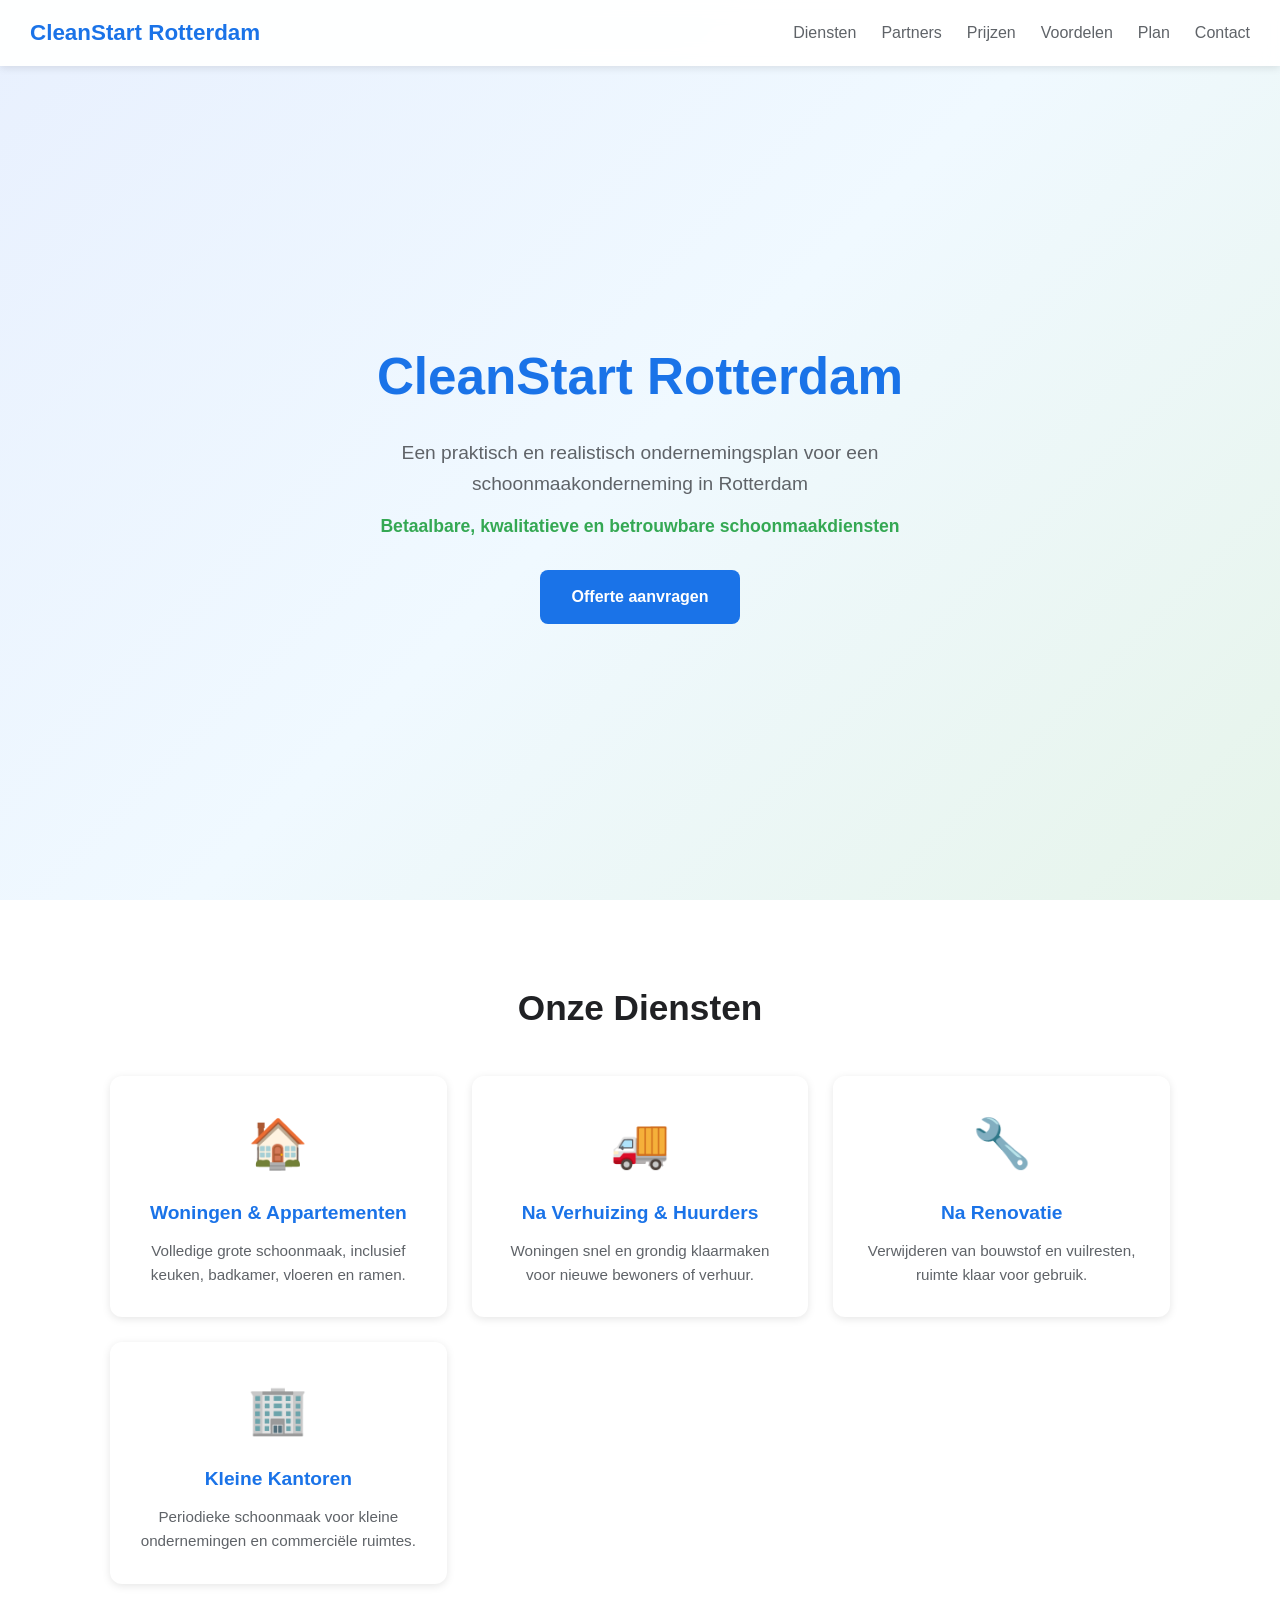
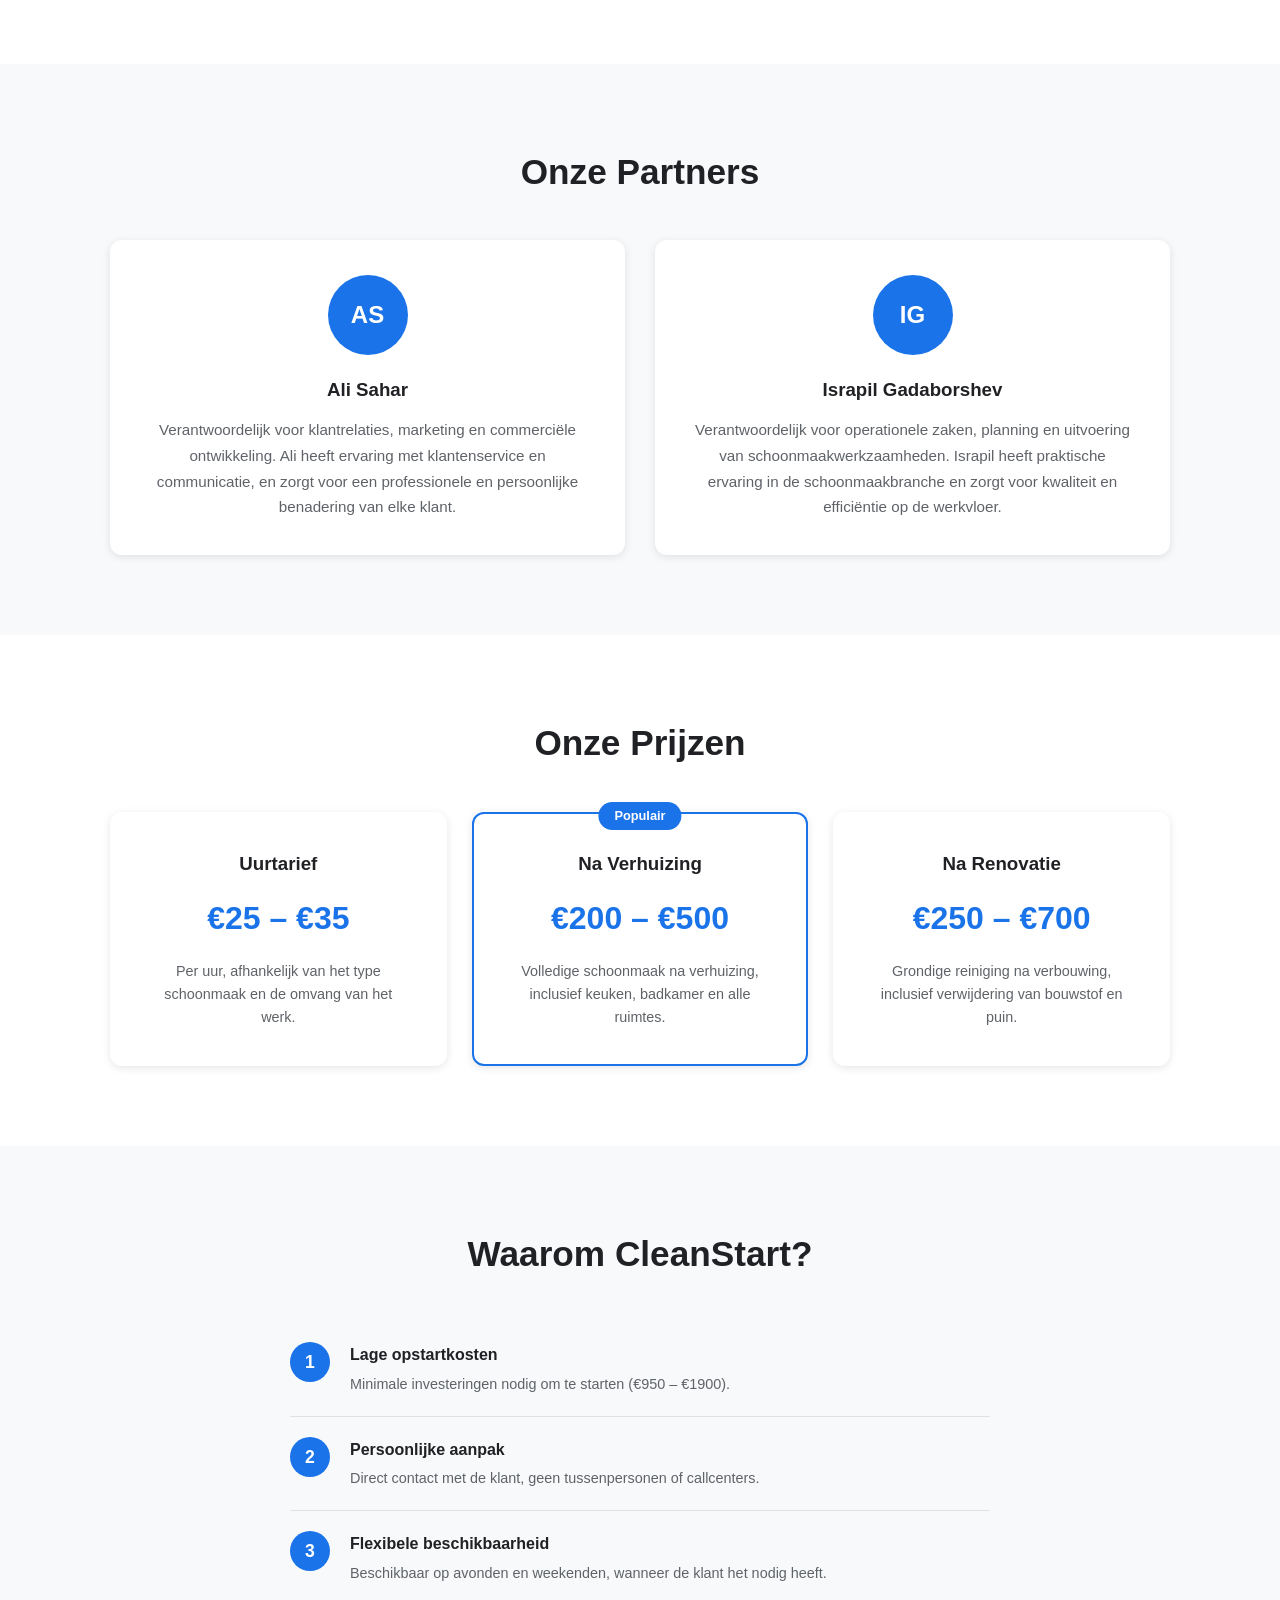
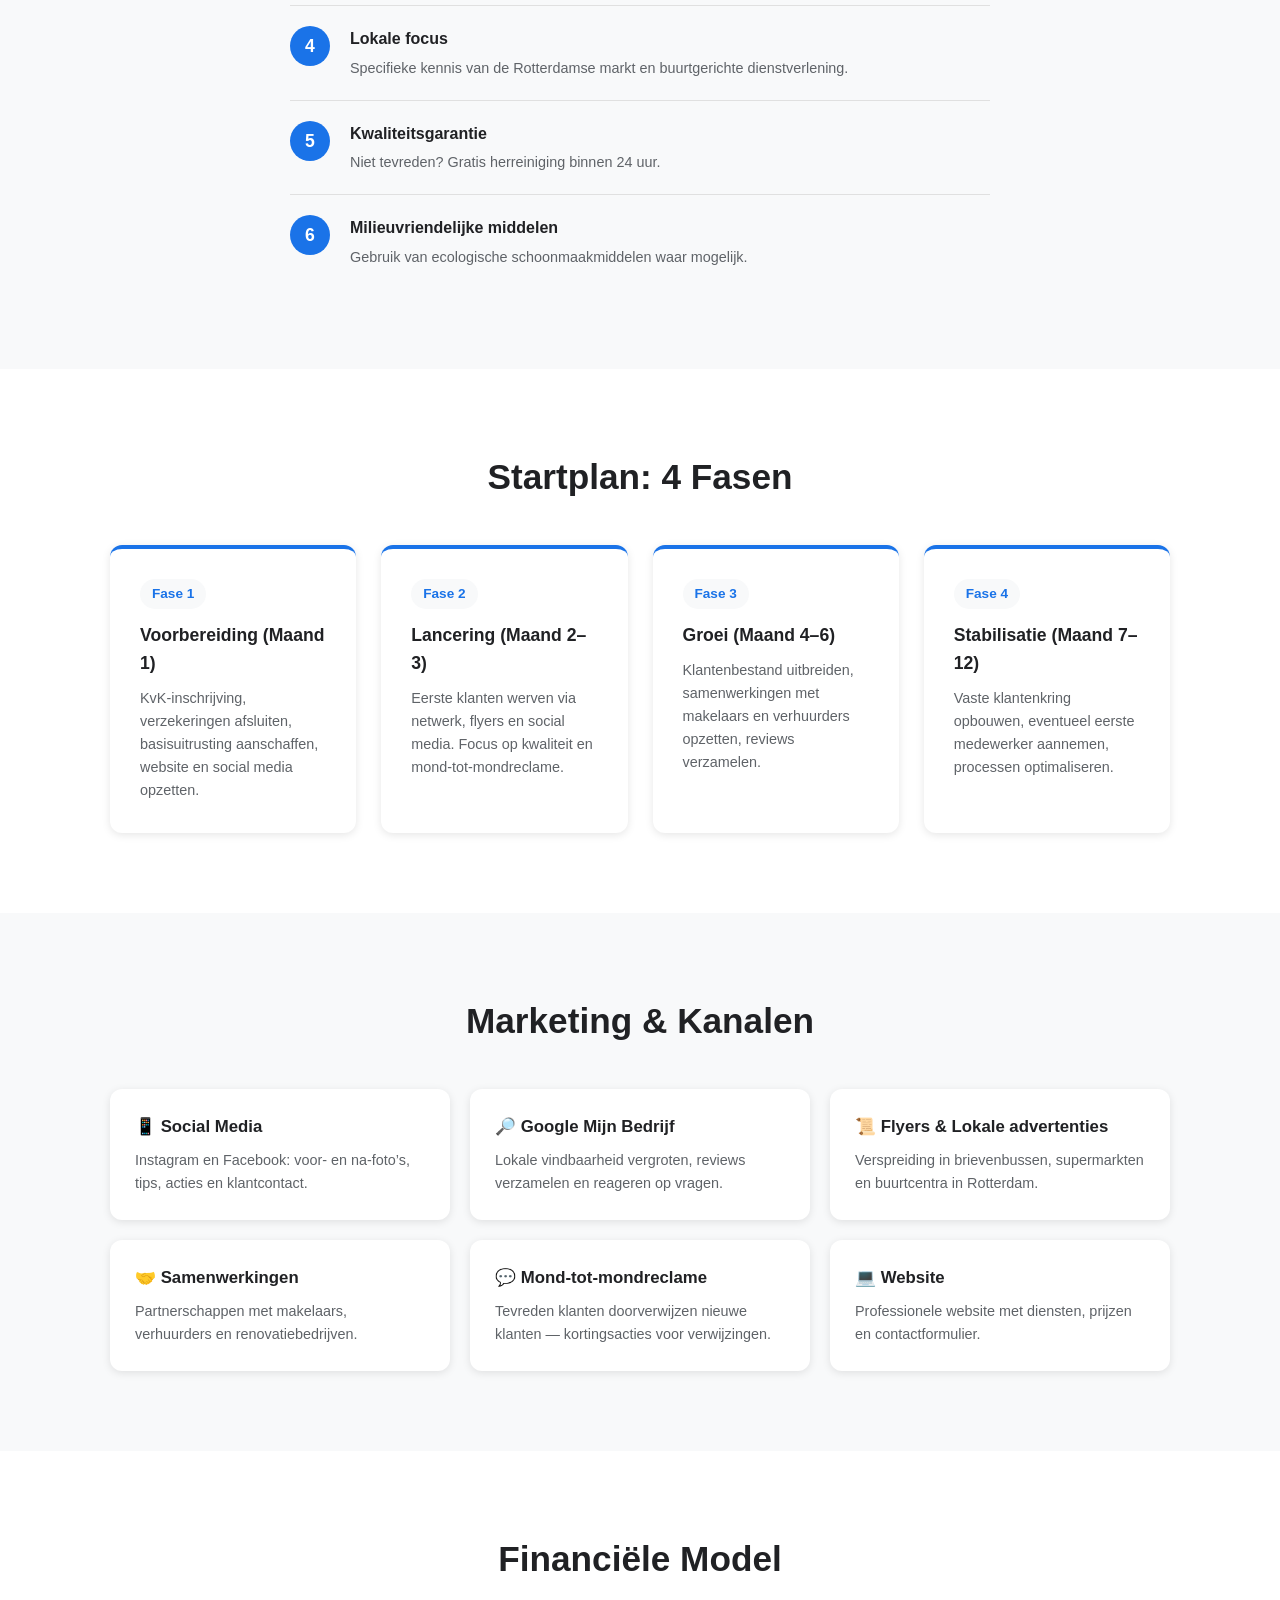
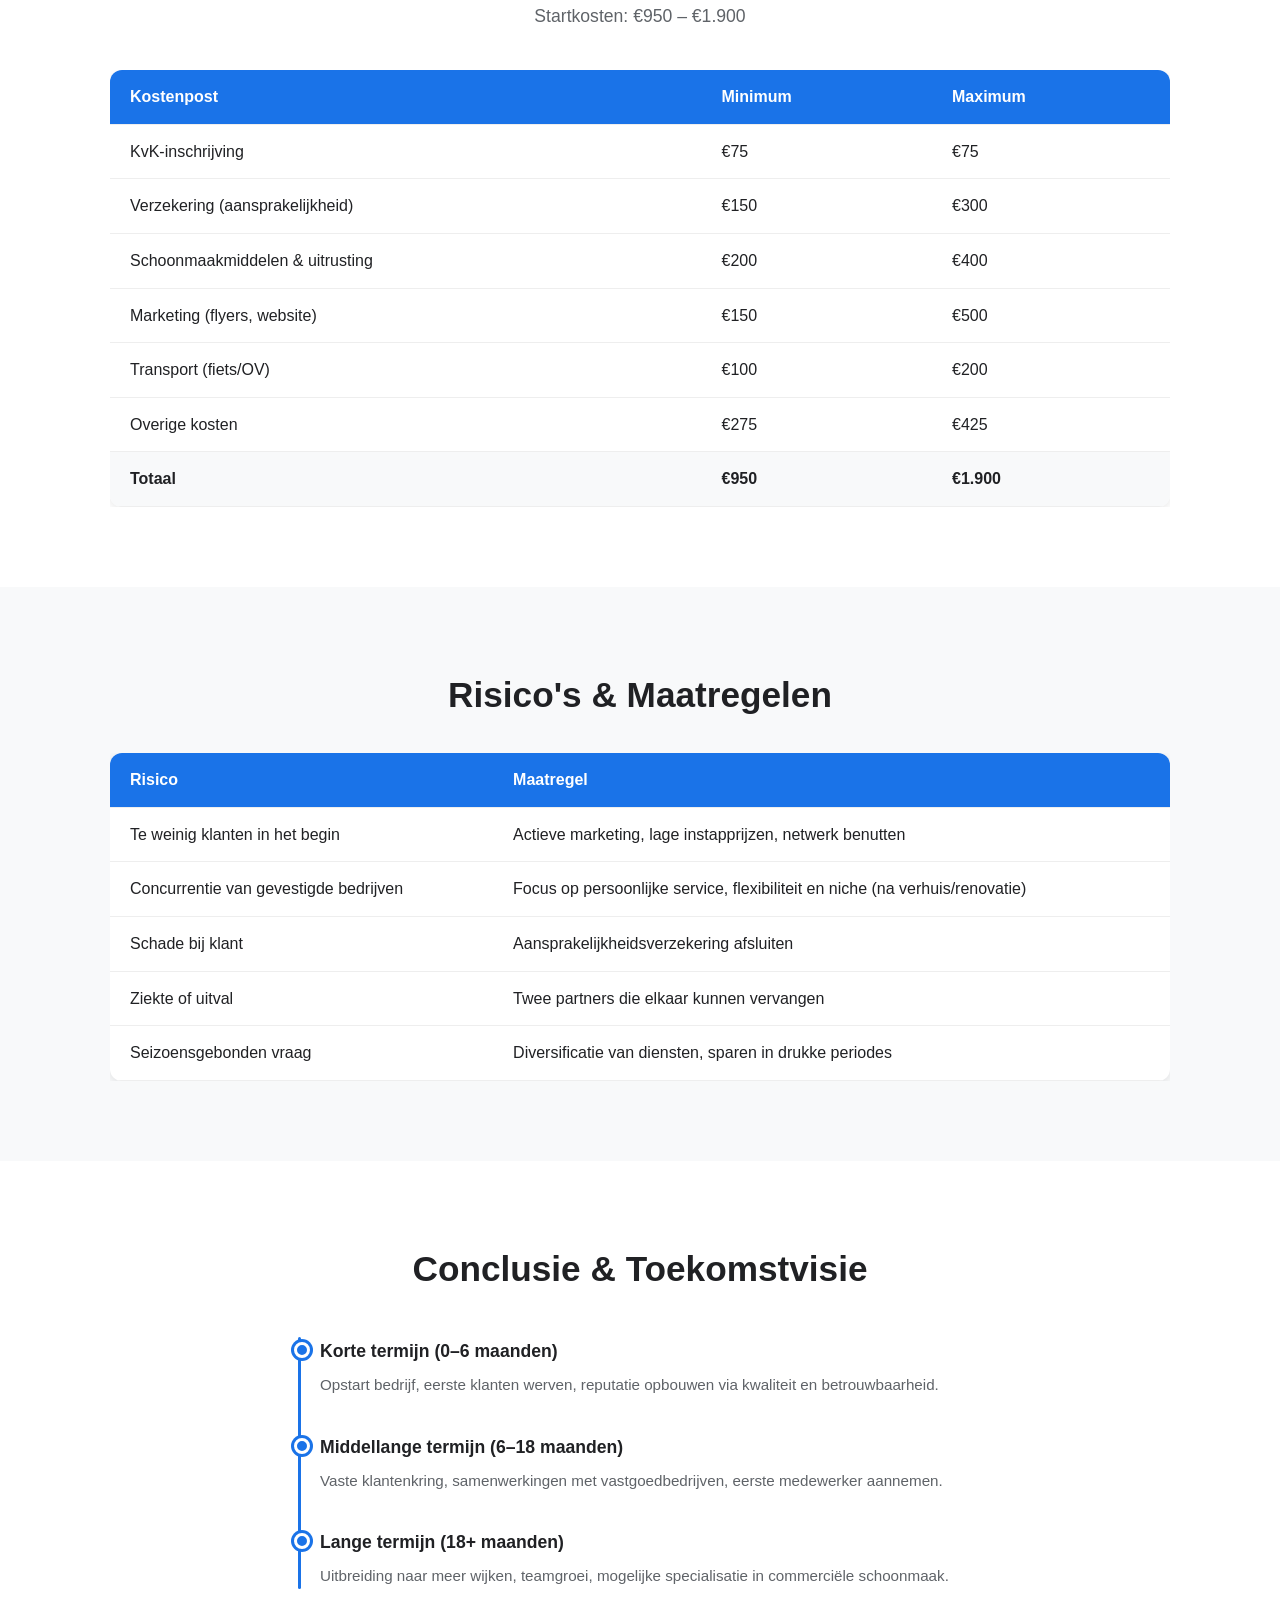
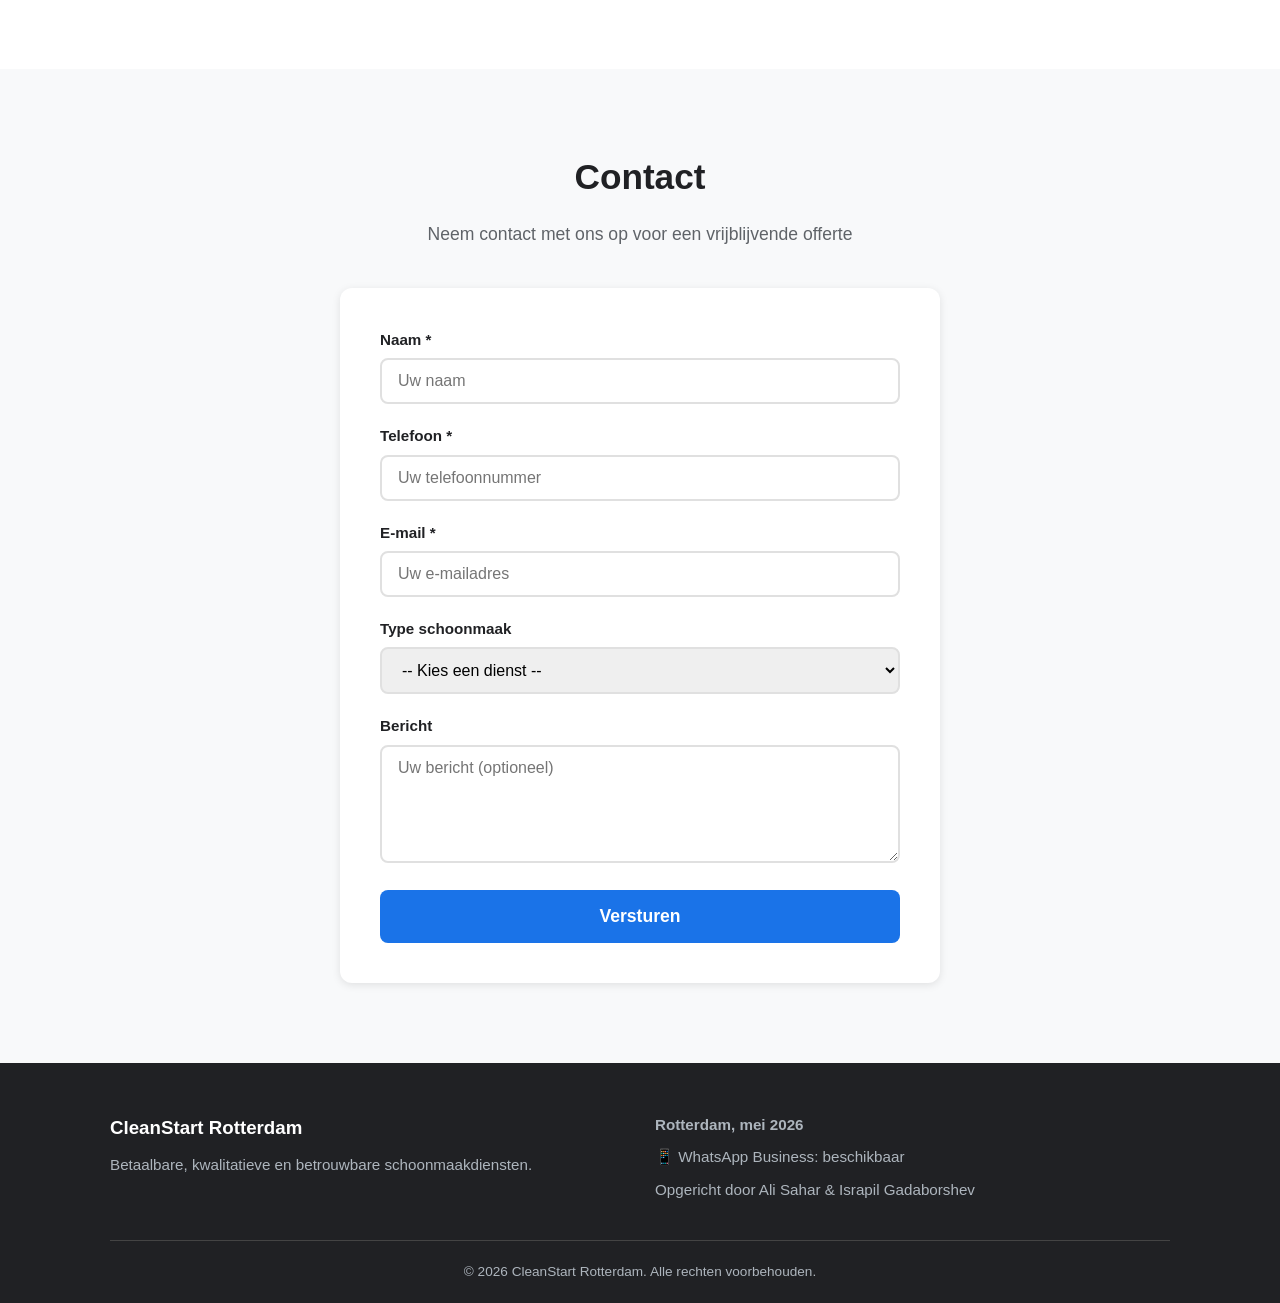
==== index.html @ 1ab21803 "feat: add CleanStart Rotterdam landing page - index.html: complete single-page site with 12 sections" ====
<!DOCTYPE html>
<html lang="nl">
<head>
    <meta charset="UTF-8">
    <meta name="viewport" content="width=device-width, initial-scale=1.0">
    <title>CleanStart Rotterdam — Schoonmaakdiensten</title>
    <link rel="stylesheet" href="style.css">
</head>
<body>

    <!-- HEADER / ШАПКА -->
    <header id="home">
        <nav class="navbar">
            <div class="nav-brand">CleanStart Rotterdam</div>
            <button class="nav-toggle" aria-label="Menu">&#9776;</button>
            <ul class="nav-links">
                <li><a href="#diensten">Diensten</a></li>
                <li><a href="#partners">Partners</a></li>
                <li><a href="#prijzen">Prijzen</a></li>
                <li><a href="#voordelen">Voordelen</a></li>
                <li><a href="#plan">Plan</a></li>
                <li><a href="#contact">Contact</a></li>
            </ul>
        </nav>
        <div class="hero">
            <h1>CleanStart Rotterdam</h1>
            <p class="tagline">Een praktisch en realistisch ondernemingsplan voor een schoonmaakonderneming in Rotterdam</p>
            <p class="subtitle">Betaalbare, kwalitatieve en betrouwbare schoonmaakdiensten</p>
            <a href="#contact" class="btn-primary">Offerte aanvragen</a>
        </div>
    </header>

    <!-- DIENSTEN / УСЛУГИ -->
    <section id="diensten" class="section">
        <div class="container">
            <h2>Onze Diensten</h2>
            <div class="services-grid">
                <div class="service-card">
                    <div class="service-icon">&#127968;</div>
                    <h3>Woningen & Appartementen</h3>
                    <p>Volledige grote schoonmaak, inclusief keuken, badkamer, vloeren en ramen.</p>
                </div>
                <div class="service-card">
                    <div class="service-icon">&#128666;</div>
                    <h3>Na Verhuizing & Huurders</h3>
                    <p>Woningen snel en grondig klaarmaken voor nieuwe bewoners of verhuur.</p>
                </div>
                <div class="service-card">
                    <div class="service-icon">&#128295;</div>
                    <h3>Na Renovatie</h3>
                    <p>Verwijderen van bouwstof en vuilresten, ruimte klaar voor gebruik.</p>
                </div>
                <div class="service-card">
                    <div class="service-icon">&#127970;</div>
                    <h3>Kleine Kantoren</h3>
                    <p>Periodieke schoonmaak voor kleine ondernemingen en commerci&euml;le ruimtes.</p>
                </div>
            </div>
        </div>
    </section>

    <!-- PARTNERS / ПАРТНЁРЫ -->
    <section id="partners" class="section section-alt">
        <div class="container">
            <h2>Onze Partners</h2>
            <div class="partners-grid">
                <div class="partner-card">
                    <div class="partner-avatar">AS</div>
                    <h3>Ali Sahar</h3>
                    <p>Verantwoordelijk voor klantrelaties, marketing en commerci&euml;le ontwikkeling. Ali heeft ervaring met klantenservice en communicatie, en zorgt voor een professionele en persoonlijke benadering van elke klant.</p>
                </div>
                <div class="partner-card">
                    <div class="partner-avatar">IG</div>
                    <h3>Israpil Gadaborshev</h3>
                    <p>Verantwoordelijk voor operationele zaken, planning en uitvoering van schoonmaakwerkzaamheden. Israpil heeft praktische ervaring in de schoonmaakbranche en zorgt voor kwaliteit en effici&euml;ntie op de werkvloer.</p>
                </div>
            </div>
        </div>
    </section>

    <!-- PRIJZEN / ЦЕНЫ -->
    <section id="prijzen" class="section">
        <div class="container">
            <h2>Onze Prijzen</h2>
            <div class="pricing-grid">
                <div class="price-card">
                    <h3>Uurtarief</h3>
                    <div class="price">&euro;25 &ndash; &euro;35</div>
                    <p>Per uur, afhankelijk van het type schoonmaak en de omvang van het werk.</p>
                </div>
                <div class="price-card featured">
                    <h3>Na Verhuizing</h3>
                    <div class="price">&euro;200 &ndash; &euro;500</div>
                    <p>Volledige schoonmaak na verhuizing, inclusief keuken, badkamer en alle ruimtes.</p>
                </div>
                <div class="price-card">
                    <h3>Na Renovatie</h3>
                    <div class="price">&euro;250 &ndash; &euro;700</div>
                    <p>Grondige reiniging na verbouwing, inclusief verwijdering van bouwstof en puin.</p>
                </div>
            </div>
        </div>
    </section>

    <!-- VOORDELEN / КОНКУРЕНТНЫЕ ПРЕИМУЩЕСТВА -->
    <section id="voordelen" class="section section-alt">
        <div class="container">
            <h2>Waarom CleanStart?</h2>
            <div class="advantages-list">
                <div class="advantage-item">
                    <span class="advantage-number">1</span>
                    <div>
                        <h4>Lage opstartkosten</h4>
                        <p>Minimale investeringen nodig om te starten (&euro;950 &ndash; &euro;1900).</p>
                    </div>
                </div>
                <div class="advantage-item">
                    <span class="advantage-number">2</span>
                    <div>
                        <h4>Persoonlijke aanpak</h4>
                        <p>Direct contact met de klant, geen tussenpersonen of callcenters.</p>
                    </div>
                </div>
                <div class="advantage-item">
                    <span class="advantage-number">3</span>
                    <div>
                        <h4>Flexibele beschikbaarheid</h4>
                        <p>Beschikbaar op avonden en weekenden, wanneer de klant het nodig heeft.</p>
                    </div>
                </div>
                <div class="advantage-item">
                    <span class="advantage-number">4</span>
                    <div>
                        <h4>Lokale focus</h4>
                        <p>Specifieke kennis van de Rotterdamse markt en buurtgerichte dienstverlening.</p>
                    </div>
                </div>
                <div class="advantage-item">
                    <span class="advantage-number">5</span>
                    <div>
                        <h4>Kwaliteitsgarantie</h4>
                        <p>Niet tevreden? Gratis herreiniging binnen 24 uur.</p>
                    </div>
                </div>
                <div class="advantage-item">
                    <span class="advantage-number">6</span>
                    <div>
                        <h4>Milieuvriendelijke middelen</h4>
                        <p>Gebruik van ecologische schoonmaakmiddelen waar mogelijk.</p>
                    </div>
                </div>
            </div>
        </div>
    </section>

    <!-- STARTPLAN / СТАРТОВЫЙ ПЛАН -->
    <section id="plan" class="section">
        <div class="container">
            <h2>Startplan: 4 Fasen</h2>
            <div class="phases-grid">
                <div class="phase-card">
                    <div class="phase-number">Fase 1</div>
                    <h3>Voorbereiding (Maand 1)</h3>
                    <p>KvK-inschrijving, verzekeringen afsluiten, basisuitrusting aanschaffen, website en social media opzetten.</p>
                </div>
                <div class="phase-card">
                    <div class="phase-number">Fase 2</div>
                    <h3>Lancering (Maand 2&ndash;3)</h3>
                    <p>Eerste klanten werven via netwerk, flyers en social media. Focus op kwaliteit en mond-tot-mondreclame.</p>
                </div>
                <div class="phase-card">
                    <div class="phase-number">Fase 3</div>
                    <h3>Groei (Maand 4&ndash;6)</h3>
                    <p>Klantenbestand uitbreiden, samenwerkingen met makelaars en verhuurders opzetten, reviews verzamelen.</p>
                </div>
                <div class="phase-card">
                    <div class="phase-number">Fase 4</div>
                    <h3>Stabilisatie (Maand 7&ndash;12)</h3>
                    <p>Vaste klantenkring opbouwen, eventueel eerste medewerker aannemen, processen optimaliseren.</p>
                </div>
            </div>
        </div>
    </section>

    <!-- MARKETING / МАРКЕТИНГ -->
    <section id="marketing" class="section section-alt">
        <div class="container">
            <h2>Marketing & Kanalen</h2>
            <div class="marketing-grid">
                <div class="marketing-item">
                    <h4>&#128241; Social Media</h4>
                    <p>Instagram en Facebook: voor- en na-foto&rsquo;s, tips, acties en klantcontact.</p>
                </div>
                <div class="marketing-item">
                    <h4>&#128270; Google Mijn Bedrijf</h4>
                    <p>Lokale vindbaarheid vergroten, reviews verzamelen en reageren op vragen.</p>
                </div>
                <div class="marketing-item">
                    <h4>&#128220; Flyers & Lokale advertenties</h4>
                    <p>Verspreiding in brievenbussen, supermarkten en buurtcentra in Rotterdam.</p>
                </div>
                <div class="marketing-item">
                    <h4>&#129309; Samenwerkingen</h4>
                    <p>Partnerschappen met makelaars, verhuurders en renovatiebedrijven.</p>
                </div>
                <div class="marketing-item">
                    <h4>&#128172; Mond-tot-mondreclame</h4>
                    <p>Tevreden klanten doorverwijzen nieuwe klanten &mdash; kortingsacties voor verwijzingen.</p>
                </div>
                <div class="marketing-item">
                    <h4>&#128187; Website</h4>
                    <p>Professionele website met diensten, prijzen en contactformulier.</p>
                </div>
            </div>
        </div>
    </section>

    <!-- FINANCIEEL / ФИНАНСОВАЯ МОДЕЛЬ -->
    <section id="financieel" class="section">
        <div class="container">
            <h2>Financi&euml;le Model</h2>
            <p class="section-subtitle">Startkosten: &euro;950 &ndash; &euro;1.900</p>
            <div class="table-wrapper">
                <table class="finance-table">
                    <thead>
                        <tr>
                            <th>Kostenpost</th>
                            <th>Minimum</th>
                            <th>Maximum</th>
                        </tr>
                    </thead>
                    <tbody>
                        <tr>
                            <td>KvK-inschrijving</td>
                            <td>&euro;75</td>
                            <td>&euro;75</td>
                        </tr>
                        <tr>
                            <td>Verzekering (aansprakelijkheid)</td>
                            <td>&euro;150</td>
                            <td>&euro;300</td>
                        </tr>
                        <tr>
                            <td>Schoonmaakmiddelen & uitrusting</td>
                            <td>&euro;200</td>
                            <td>&euro;400</td>
                        </tr>
                        <tr>
                            <td>Marketing (flyers, website)</td>
                            <td>&euro;150</td>
                            <td>&euro;500</td>
                        </tr>
                        <tr>
                            <td>Transport (fiets/OV)</td>
                            <td>&euro;100</td>
                            <td>&euro;200</td>
                        </tr>
                        <tr>
                            <td>Overige kosten</td>
                            <td>&euro;275</td>
                            <td>&euro;425</td>
                        </tr>
                    </tbody>
                    <tfoot>
                        <tr>
                            <td><strong>Totaal</strong></td>
                            <td><strong>&euro;950</strong></td>
                            <td><strong>&euro;1.900</strong></td>
                        </tr>
                    </tfoot>
                </table>
            </div>
        </div>
    </section>

    <!-- RISICO'S / РИСКИ -->
    <section id="risicos" class="section section-alt">
        <div class="container">
            <h2>Risico's & Maatregelen</h2>
            <div class="table-wrapper">
                <table class="risk-table">
                    <thead>
                        <tr>
                            <th>Risico</th>
                            <th>Maatregel</th>
                        </tr>
                    </thead>
                    <tbody>
                        <tr>
                            <td>Te weinig klanten in het begin</td>
                            <td>Actieve marketing, lage instapprijzen, netwerk benutten</td>
                        </tr>
                        <tr>
                            <td>Concurrentie van gevestigde bedrijven</td>
                            <td>Focus op persoonlijke service, flexibiliteit en niche (na verhuis/renovatie)</td>
                        </tr>
                        <tr>
                            <td>Schade bij klant</td>
                            <td>Aansprakelijkheidsverzekering afsluiten</td>
                        </tr>
                        <tr>
                            <td>Ziekte of uitval</td>
                            <td>Twee partners die elkaar kunnen vervangen</td>
                        </tr>
                        <tr>
                            <td>Seizoensgebonden vraag</td>
                            <td>Diversificatie van diensten, sparen in drukke periodes</td>
                        </tr>
                    </tbody>
                </table>
            </div>
        </div>
    </section>

    <!-- CONCLUSIE / ЗАКЛЮЧЕНИЕ -->
    <section id="conclusie" class="section">
        <div class="container">
            <h2>Conclusie & Toekomstvisie</h2>
            <div class="timeline">
                <div class="timeline-item">
                    <div class="timeline-marker"></div>
                    <div class="timeline-content">
                        <h4>Korte termijn (0&ndash;6 maanden)</h4>
                        <p>Opstart bedrijf, eerste klanten werven, reputatie opbouwen via kwaliteit en betrouwbaarheid.</p>
                    </div>
                </div>
                <div class="timeline-item">
                    <div class="timeline-marker"></div>
                    <div class="timeline-content">
                        <h4>Middellange termijn (6&ndash;18 maanden)</h4>
                        <p>Vaste klantenkring, samenwerkingen met vastgoedbedrijven, eerste medewerker aannemen.</p>
                    </div>
                </div>
                <div class="timeline-item">
                    <div class="timeline-marker"></div>
                    <div class="timeline-content">
                        <h4>Lange termijn (18+ maanden)</h4>
                        <p>Uitbreiding naar meer wijken, teamgroei, mogelijke specialisatie in commerci&euml;le schoonmaak.</p>
                    </div>
                </div>
            </div>
        </div>
    </section>

    <!-- CONTACTFORMULIER / ФОРМА ОБРАТНОЙ СВЯЗИ -->
    <section id="contact" class="section section-alt">
        <div class="container">
            <h2>Contact</h2>
            <p class="section-subtitle">Neem contact met ons op voor een vrijblijvende offerte</p>
            <form id="contactForm" class="contact-form" action="https://formsubmit.co/adsay2020@list.ru" method="POST">
                <input type="hidden" name="_subject" value="Nieuwe aanvraag via CleanStart Rotterdam website">
                <input type="hidden" name="_captcha" value="false">
                <input type="hidden" name="_next" value="#">
                <div class="form-group">
                    <label for="naam">Naam *</label>
                    <input type="text" id="naam" name="naam" required placeholder="Uw naam">
                </div>
                <div class="form-group">
                    <label for="telefoon">Telefoon *</label>
                    <input type="tel" id="telefoon" name="telefoon" required placeholder="Uw telefoonnummer">
                </div>
                <div class="form-group">
                    <label for="email">E-mail *</label>
                    <input type="email" id="email" name="email" required placeholder="Uw e-mailadres">
                </div>
                <div class="form-group">
                    <label for="dienst">Type schoonmaak</label>
                    <select id="dienst" name="dienst">
                        <option value="">-- Kies een dienst --</option>
                        <option value="Woningen & Appartementen">Woningen & Appartementen</option>
                        <option value="Na Verhuizing & Huurders">Na Verhuizing & Huurders</option>
                        <option value="Na Renovatie">Na Renovatie</option>
                        <option value="Kleine Kantoren">Kleine Kantoren</option>
                    </select>
                </div>
                <div class="form-group">
                    <label for="bericht">Bericht</label>
                    <textarea id="bericht" name="bericht" rows="5" placeholder="Uw bericht (optioneel)"></textarea>
                </div>
                <button type="submit" class="btn-primary btn-submit">Versturen</button>
            </form>
            <div id="formSuccess" class="form-success hidden">
                Bedankt! Uw bericht is verzonden. Wij nemen zo snel mogelijk contact met u op.
            </div>
        </div>
    </section>

    <!-- FOOTER / ПОДВАЛ -->
    <footer>
        <div class="container">
            <div class="footer-content">
                <div class="footer-brand">
                    <h3>CleanStart Rotterdam</h3>
                    <p>Betaalbare, kwalitatieve en betrouwbare schoonmaakdiensten.</p>
                </div>
                <div class="footer-contact">
                    <p><strong>Rotterdam, mei 2026</strong></p>
                    <p>&#128241; WhatsApp Business: beschikbaar</p>
                    <p>Opgericht door Ali Sahar & Israpil Gadaborshev</p>
                </div>
            </div>
            <div class="footer-bottom">
                <p>&copy; 2026 CleanStart Rotterdam. Alle rechten voorbehouden.</p>
            </div>
        </div>
    </footer>

    <script src="script.js"></script>
</body>
</html>
---- style.css ----
/* === RESET & BASE === */
*, *::before, *::after {
    margin: 0;
    padding: 0;
    box-sizing: border-box;
}

:root {
    --primary: #1a73e8;
    --primary-dark: #1557b0;
    --secondary: #34a853;
    --accent: #fbbc04;
    --dark: #202124;
    --gray: #5f6368;
    --light-gray: #f8f9fa;
    --white: #ffffff;
    --shadow: 0 2px 8px rgba(0, 0, 0, 0.1);
    --shadow-lg: 0 4px 20px rgba(0, 0, 0, 0.12);
    --radius: 12px;
    --transition: 0.3s ease;
}

html {
    scroll-behavior: smooth;
}

body {
    font-family: -apple-system, BlinkMacSystemFont, 'Segoe UI', Roboto, Oxygen, Ubuntu, sans-serif;
    line-height: 1.6;
    color: var(--dark);
    background: var(--white);
}

.container {
    max-width: 1100px;
    margin: 0 auto;
    padding: 0 20px;
}

/* === NAVIGATION === */
.navbar {
    position: fixed;
    top: 0;
    left: 0;
    right: 0;
    display: flex;
    align-items: center;
    justify-content: space-between;
    padding: 15px 30px;
    background: rgba(255, 255, 255, 0.95);
    backdrop-filter: blur(10px);
    box-shadow: var(--shadow);
    z-index: 1000;
}

.nav-brand {
    font-size: 1.4rem;
    font-weight: 700;
    color: var(--primary);
}

.nav-toggle {
    display: none;
    background: none;
    border: none;
    font-size: 1.8rem;
    cursor: pointer;
    color: var(--dark);
}

.nav-links {
    display: flex;
    list-style: none;
    gap: 25px;
}

.nav-links a {
    text-decoration: none;
    color: var(--gray);
    font-weight: 500;
    transition: color var(--transition);
}

.nav-links a:hover {
    color: var(--primary);
}

/* === HERO === */
.hero {
    min-height: 100vh;
    display: flex;
    flex-direction: column;
    align-items: center;
    justify-content: center;
    text-align: center;
    padding: 120px 20px 60px;
    background: linear-gradient(135deg, #e8f0fe 0%, #f0f9ff 50%, #e6f4ea 100%);
}

.hero h1 {
    font-size: 3.2rem;
    color: var(--primary);
    margin-bottom: 20px;
    font-weight: 800;
}

.hero .tagline {
    font-size: 1.2rem;
    color: var(--gray);
    max-width: 600px;
    margin-bottom: 12px;
}

.hero .subtitle {
    font-size: 1.1rem;
    color: var(--secondary);
    font-weight: 600;
    margin-bottom: 30px;
}

/* === BUTTONS === */
.btn-primary {
    display: inline-block;
    padding: 14px 32px;
    background: var(--primary);
    color: var(--white);
    text-decoration: none;
    border: none;
    border-radius: 8px;
    font-size: 1rem;
    font-weight: 600;
    cursor: pointer;
    transition: background var(--transition), transform var(--transition);
}

.btn-primary:hover {
    background: var(--primary-dark);
    transform: translateY(-2px);
}

/* === SECTIONS === */
.section {
    padding: 80px 0;
}

.section-alt {
    background: var(--light-gray);
}

.section h2 {
    text-align: center;
    font-size: 2.2rem;
    color: var(--dark);
    margin-bottom: 15px;
}

.section-subtitle {
    text-align: center;
    color: var(--gray);
    font-size: 1.1rem;
    margin-bottom: 40px;
}

/* === SERVICES === */
.services-grid {
    display: grid;
    grid-template-columns: repeat(auto-fit, minmax(250px, 1fr));
    gap: 25px;
    margin-top: 40px;
}

.service-card {
    background: var(--white);
    border-radius: var(--radius);
    padding: 30px;
    text-align: center;
    box-shadow: var(--shadow);
    transition: transform var(--transition), box-shadow var(--transition);
}

.service-card:hover {
    transform: translateY(-5px);
    box-shadow: var(--shadow-lg);
}

.service-icon {
    font-size: 3rem;
    margin-bottom: 15px;
}

.service-card h3 {
    color: var(--primary);
    margin-bottom: 10px;
    font-size: 1.2rem;
}

.service-card p {
    color: var(--gray);
    font-size: 0.95rem;
}

/* === PARTNERS === */
.partners-grid {
    display: grid;
    grid-template-columns: repeat(auto-fit, minmax(300px, 1fr));
    gap: 30px;
    margin-top: 40px;
}

.partner-card {
    background: var(--white);
    border-radius: var(--radius);
    padding: 35px;
    text-align: center;
    box-shadow: var(--shadow);
}

.partner-avatar {
    width: 80px;
    height: 80px;
    border-radius: 50%;
    background: var(--primary);
    color: var(--white);
    display: flex;
    align-items: center;
    justify-content: center;
    font-size: 1.5rem;
    font-weight: 700;
    margin: 0 auto 20px;
}

.partner-card h3 {
    color: var(--dark);
    margin-bottom: 12px;
}

.partner-card p {
    color: var(--gray);
    font-size: 0.95rem;
    line-height: 1.7;
}

/* === PRICING === */
.pricing-grid {
    display: grid;
    grid-template-columns: repeat(auto-fit, minmax(280px, 1fr));
    gap: 25px;
    margin-top: 40px;
}

.price-card {
    background: var(--white);
    border-radius: var(--radius);
    padding: 35px;
    text-align: center;
    box-shadow: var(--shadow);
    border: 2px solid transparent;
    transition: border-color var(--transition), transform var(--transition);
}

.price-card:hover {
    transform: translateY(-3px);
}

.price-card.featured {
    border-color: var(--primary);
    position: relative;
}

.price-card.featured::before {
    content: "Populair";
    position: absolute;
    top: -12px;
    left: 50%;
    transform: translateX(-50%);
    background: var(--primary);
    color: var(--white);
    padding: 4px 16px;
    border-radius: 20px;
    font-size: 0.8rem;
    font-weight: 600;
}

.price-card h3 {
    color: var(--dark);
    margin-bottom: 15px;
}

.price {
    font-size: 2rem;
    font-weight: 800;
    color: var(--primary);
    margin-bottom: 15px;
}

.price-card p {
    color: var(--gray);
    font-size: 0.9rem;
}

/* === ADVANTAGES === */
.advantages-list {
    max-width: 700px;
    margin: 40px auto 0;
}

.advantage-item {
    display: flex;
    align-items: flex-start;
    gap: 20px;
    padding: 20px 0;
    border-bottom: 1px solid #e0e0e0;
}

.advantage-item:last-child {
    border-bottom: none;
}

.advantage-number {
    width: 40px;
    height: 40px;
    min-width: 40px;
    border-radius: 50%;
    background: var(--primary);
    color: var(--white);
    display: flex;
    align-items: center;
    justify-content: center;
    font-weight: 700;
    font-size: 1.1rem;
}

.advantage-item h4 {
    color: var(--dark);
    margin-bottom: 5px;
}

.advantage-item p {
    color: var(--gray);
    font-size: 0.9rem;
}

/* === PHASES === */
.phases-grid {
    display: grid;
    grid-template-columns: repeat(auto-fit, minmax(240px, 1fr));
    gap: 25px;
    margin-top: 40px;
}

.phase-card {
    background: var(--white);
    border-radius: var(--radius);
    padding: 30px;
    box-shadow: var(--shadow);
    border-top: 4px solid var(--primary);
}

.phase-number {
    display: inline-block;
    background: var(--light-gray);
    color: var(--primary);
    padding: 4px 12px;
    border-radius: 20px;
    font-size: 0.85rem;
    font-weight: 600;
    margin-bottom: 12px;
}

.phase-card h3 {
    color: var(--dark);
    margin-bottom: 10px;
    font-size: 1.1rem;
}

.phase-card p {
    color: var(--gray);
    font-size: 0.9rem;
}

/* === MARKETING === */
.marketing-grid {
    display: grid;
    grid-template-columns: repeat(auto-fit, minmax(300px, 1fr));
    gap: 20px;
    margin-top: 40px;
}

.marketing-item {
    background: var(--white);
    border-radius: var(--radius);
    padding: 25px;
    box-shadow: var(--shadow);
}

.marketing-item h4 {
    color: var(--dark);
    margin-bottom: 8px;
    font-size: 1.05rem;
}

.marketing-item p {
    color: var(--gray);
    font-size: 0.9rem;
}

/* === TABLES === */
.table-wrapper {
    overflow-x: auto;
    margin-top: 30px;
}

.finance-table,
.risk-table {
    width: 100%;
    border-collapse: collapse;
    background: var(--white);
    border-radius: var(--radius);
    overflow: hidden;
    box-shadow: var(--shadow);
}

.finance-table th,
.finance-table td,
.risk-table th,
.risk-table td {
    padding: 14px 20px;
    text-align: left;
    border-bottom: 1px solid #eee;
}

.finance-table th,
.risk-table th {
    background: var(--primary);
    color: var(--white);
    font-weight: 600;
}

.finance-table tfoot td {
    background: var(--light-gray);
    font-weight: 600;
}

.risk-table tbody tr:hover,
.finance-table tbody tr:hover {
    background: #f0f7ff;
}

/* === TIMELINE === */
.timeline {
    max-width: 700px;
    margin: 40px auto 0;
    position: relative;
    padding-left: 30px;
}

.timeline::before {
    content: '';
    position: absolute;
    left: 8px;
    top: 0;
    bottom: 0;
    width: 3px;
    background: var(--primary);
    border-radius: 2px;
}

.timeline-item {
    position: relative;
    margin-bottom: 35px;
}

.timeline-item:last-child {
    margin-bottom: 0;
}

.timeline-marker {
    position: absolute;
    left: -26px;
    top: 5px;
    width: 16px;
    height: 16px;
    border-radius: 50%;
    background: var(--primary);
    border: 3px solid var(--white);
    box-shadow: 0 0 0 3px var(--primary);
}

.timeline-content h4 {
    color: var(--dark);
    margin-bottom: 8px;
    font-size: 1.1rem;
}

.timeline-content p {
    color: var(--gray);
    font-size: 0.95rem;
}

/* === CONTACT FORM === */
.contact-form {
    max-width: 600px;
    margin: 30px auto 0;
    background: var(--white);
    padding: 40px;
    border-radius: var(--radius);
    box-shadow: var(--shadow);
}

.form-group {
    margin-bottom: 20px;
}

.form-group label {
    display: block;
    margin-bottom: 6px;
    font-weight: 600;
    color: var(--dark);
    font-size: 0.95rem;
}

.form-group input,
.form-group select,
.form-group textarea {
    width: 100%;
    padding: 12px 16px;
    border: 2px solid #e0e0e0;
    border-radius: 8px;
    font-size: 1rem;
    font-family: inherit;
    transition: border-color var(--transition);
}

.form-group input:focus,
.form-group select:focus,
.form-group textarea:focus {
    outline: none;
    border-color: var(--primary);
}

.btn-submit {
    width: 100%;
    padding: 16px;
    font-size: 1.1rem;
}

.form-success {
    max-width: 600px;
    margin: 20px auto 0;
    padding: 20px;
    background: #e6f4ea;
    color: #1e7e34;
    border-radius: 8px;
    text-align: center;
    font-weight: 500;
}

.hidden {
    display: none;
}

/* === FOOTER === */
footer {
    background: var(--dark);
    color: var(--white);
    padding: 50px 0 20px;
}

.footer-content {
    display: grid;
    grid-template-columns: repeat(auto-fit, minmax(250px, 1fr));
    gap: 30px;
    margin-bottom: 30px;
}

.footer-brand h3 {
    color: var(--white);
    margin-bottom: 10px;
}

.footer-brand p,
.footer-contact p {
    color: #adb5bd;
    font-size: 0.95rem;
    margin-bottom: 8px;
}

.footer-bottom {
    border-top: 1px solid #444;
    padding-top: 20px;
    text-align: center;
}

.footer-bottom p {
    color: #adb5bd;
    font-size: 0.85rem;
}

/* === RESPONSIVE === */
@media (max-width: 768px) {
    .nav-toggle {
        display: block;
    }

    .nav-links {
        display: none;
        position: absolute;
        top: 100%;
        left: 0;
        right: 0;
        flex-direction: column;
        background: var(--white);
        padding: 20px 30px;
        box-shadow: var(--shadow);
        gap: 15px;
    }

    .nav-links.active {
        display: flex;
    }

    .hero h1 {
        font-size: 2.2rem;
    }

    .hero .tagline {
        font-size: 1rem;
    }

    .section {
        padding: 50px 0;
    }

    .section h2 {
        font-size: 1.8rem;
    }

    .services-grid,
    .phases-grid {
        grid-template-columns: 1fr;
    }

    .pricing-grid {
        grid-template-columns: 1fr;
    }

    .marketing-grid {
        grid-template-columns: 1fr;
    }

    .partners-grid {
        grid-template-columns: 1fr;
    }

    .contact-form {
        padding: 25px;
    }

    .finance-table th,
    .finance-table td,
    .risk-table th,
    .risk-table td {
        padding: 10px 12px;
        font-size: 0.9rem;
    }
}

@media (max-width: 480px) {
    .hero h1 {
        font-size: 1.8rem;
    }

    .navbar {
        padding: 12px 20px;
    }

    .nav-brand {
        font-size: 1.2rem;
    }

    .price {
        font-size: 1.6rem;
    }
}
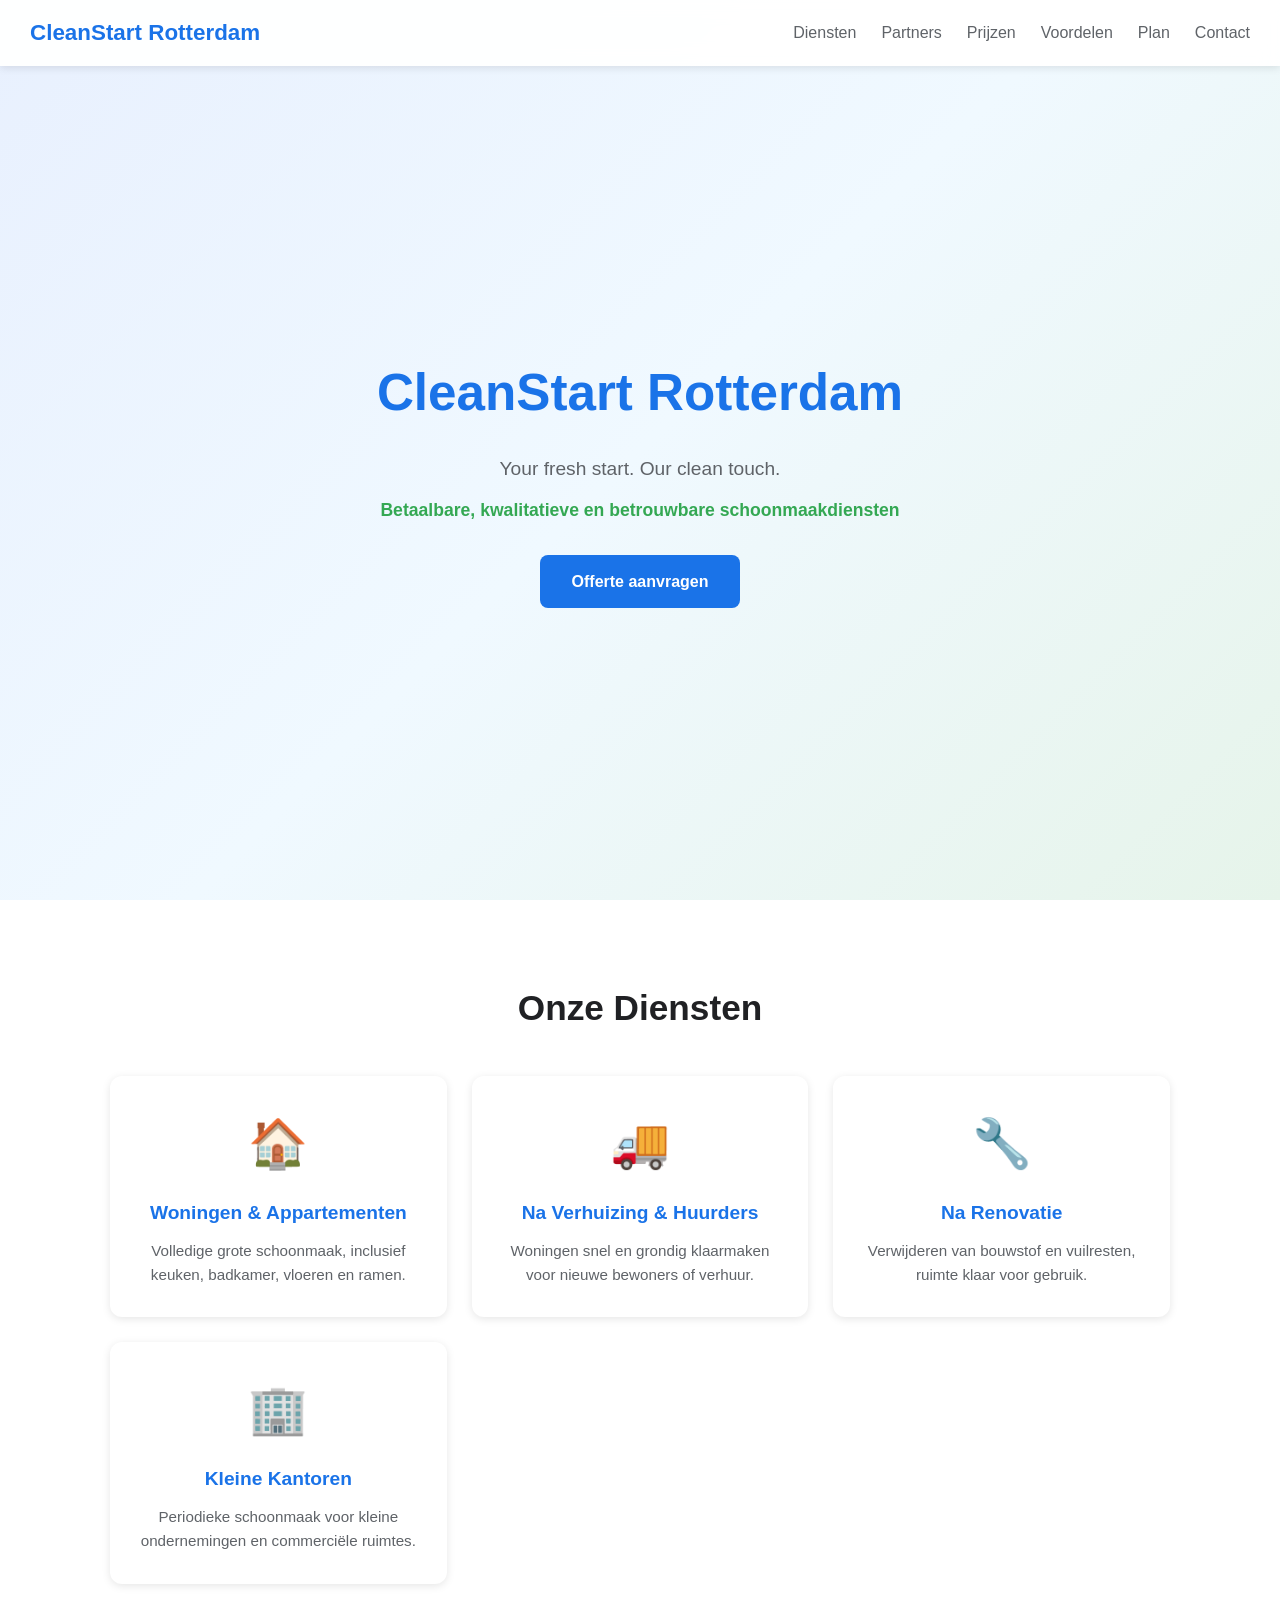
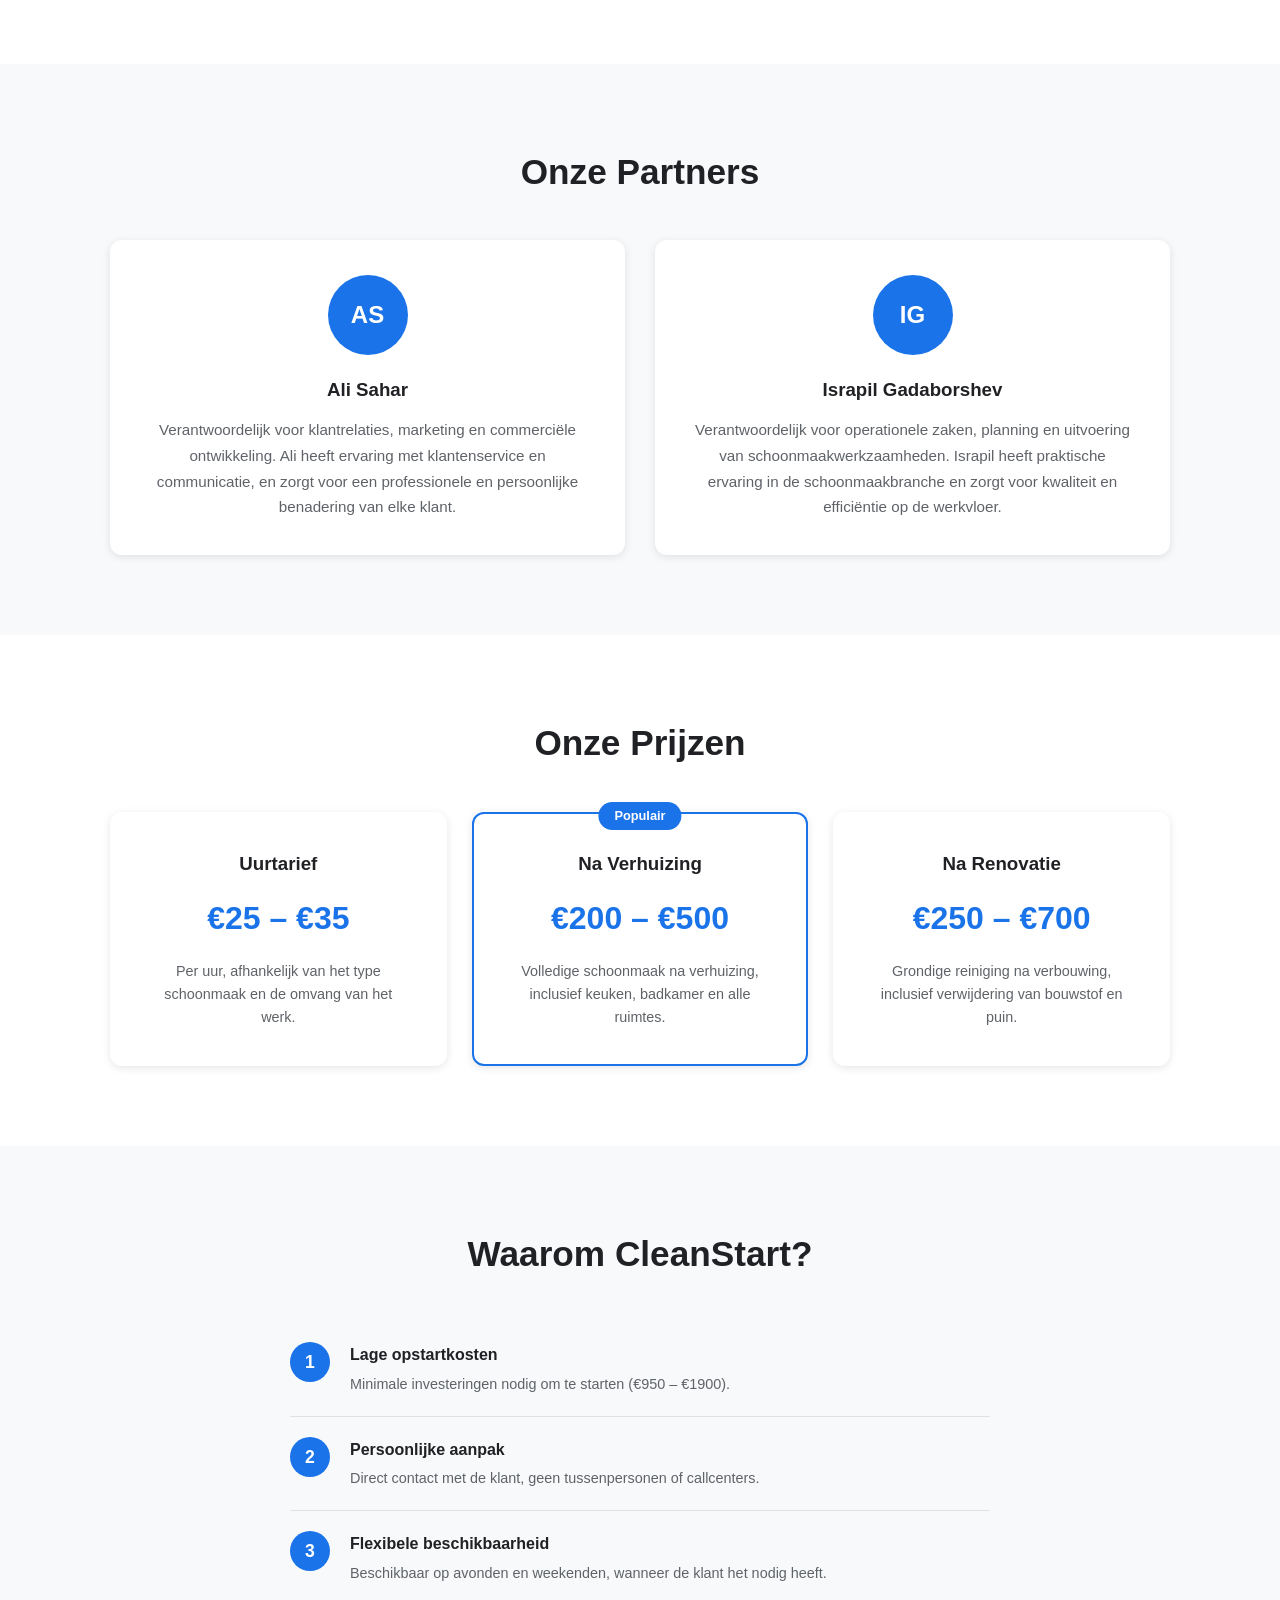
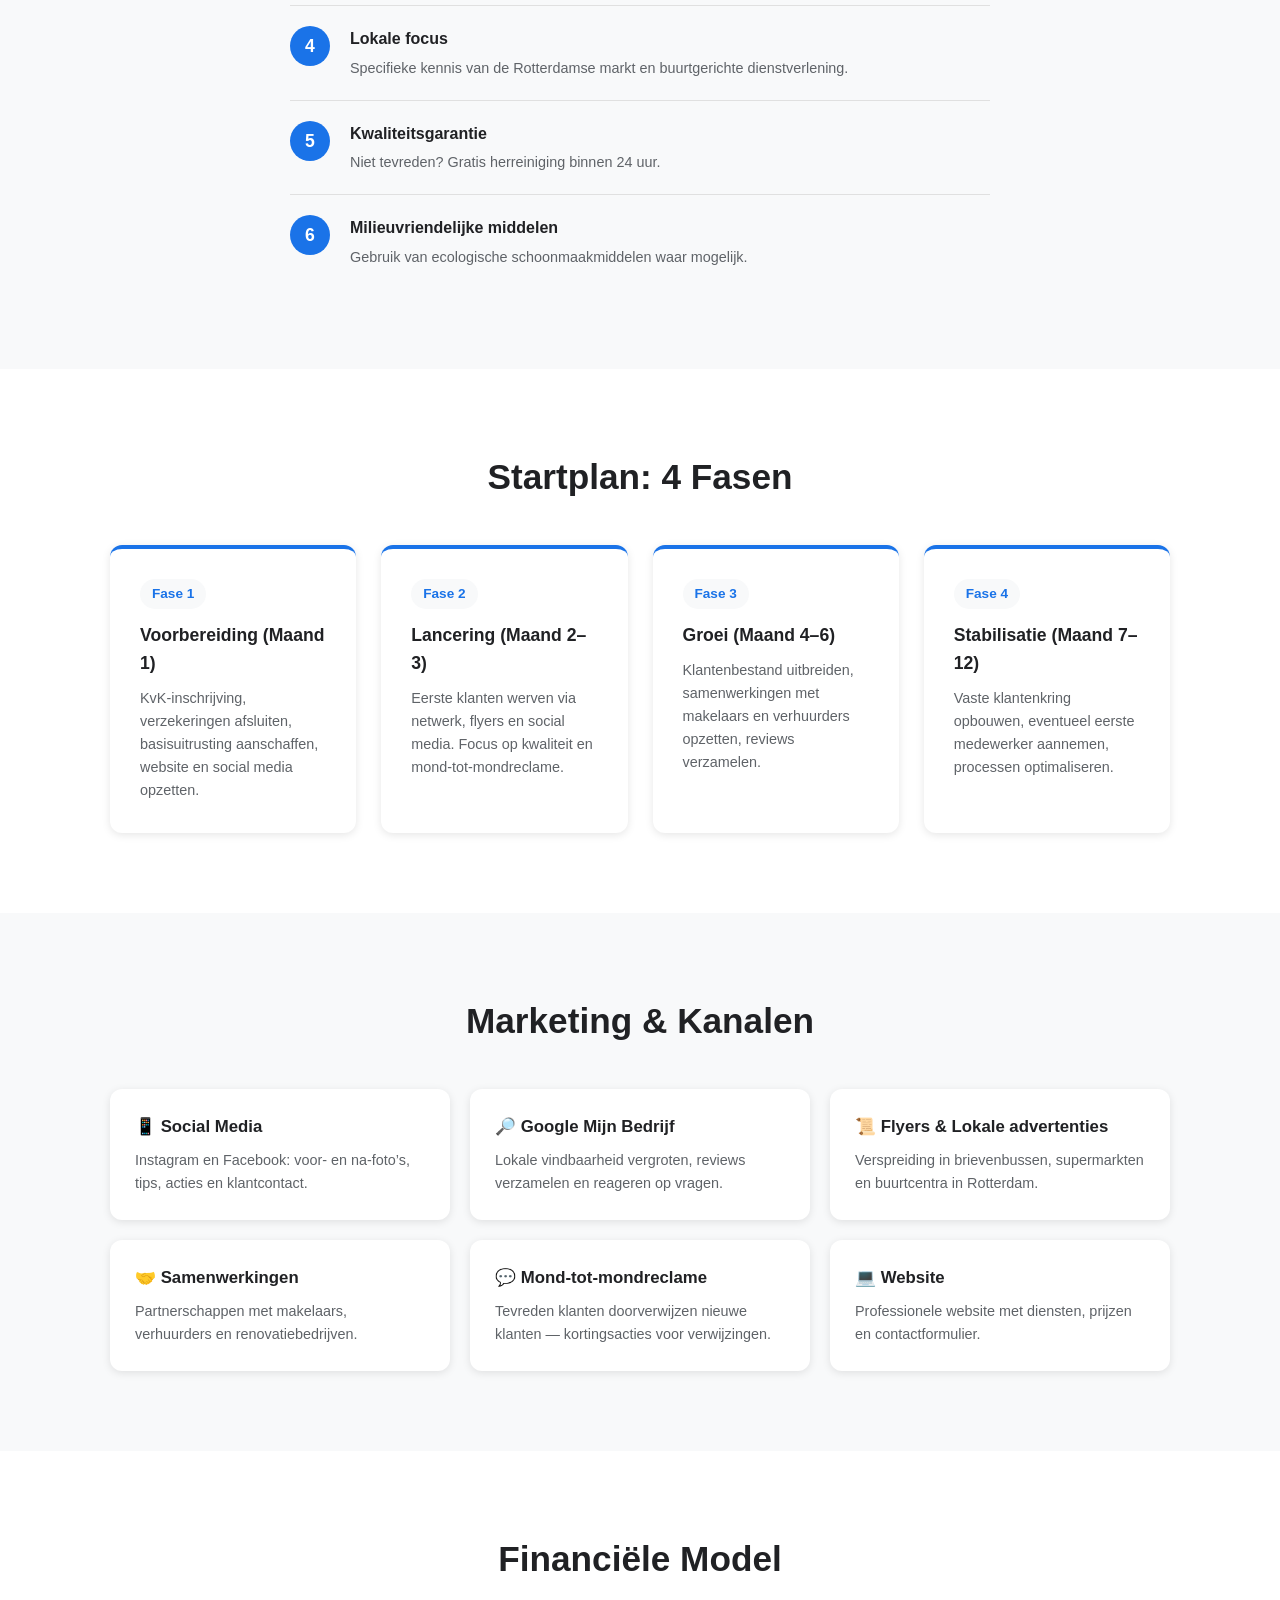
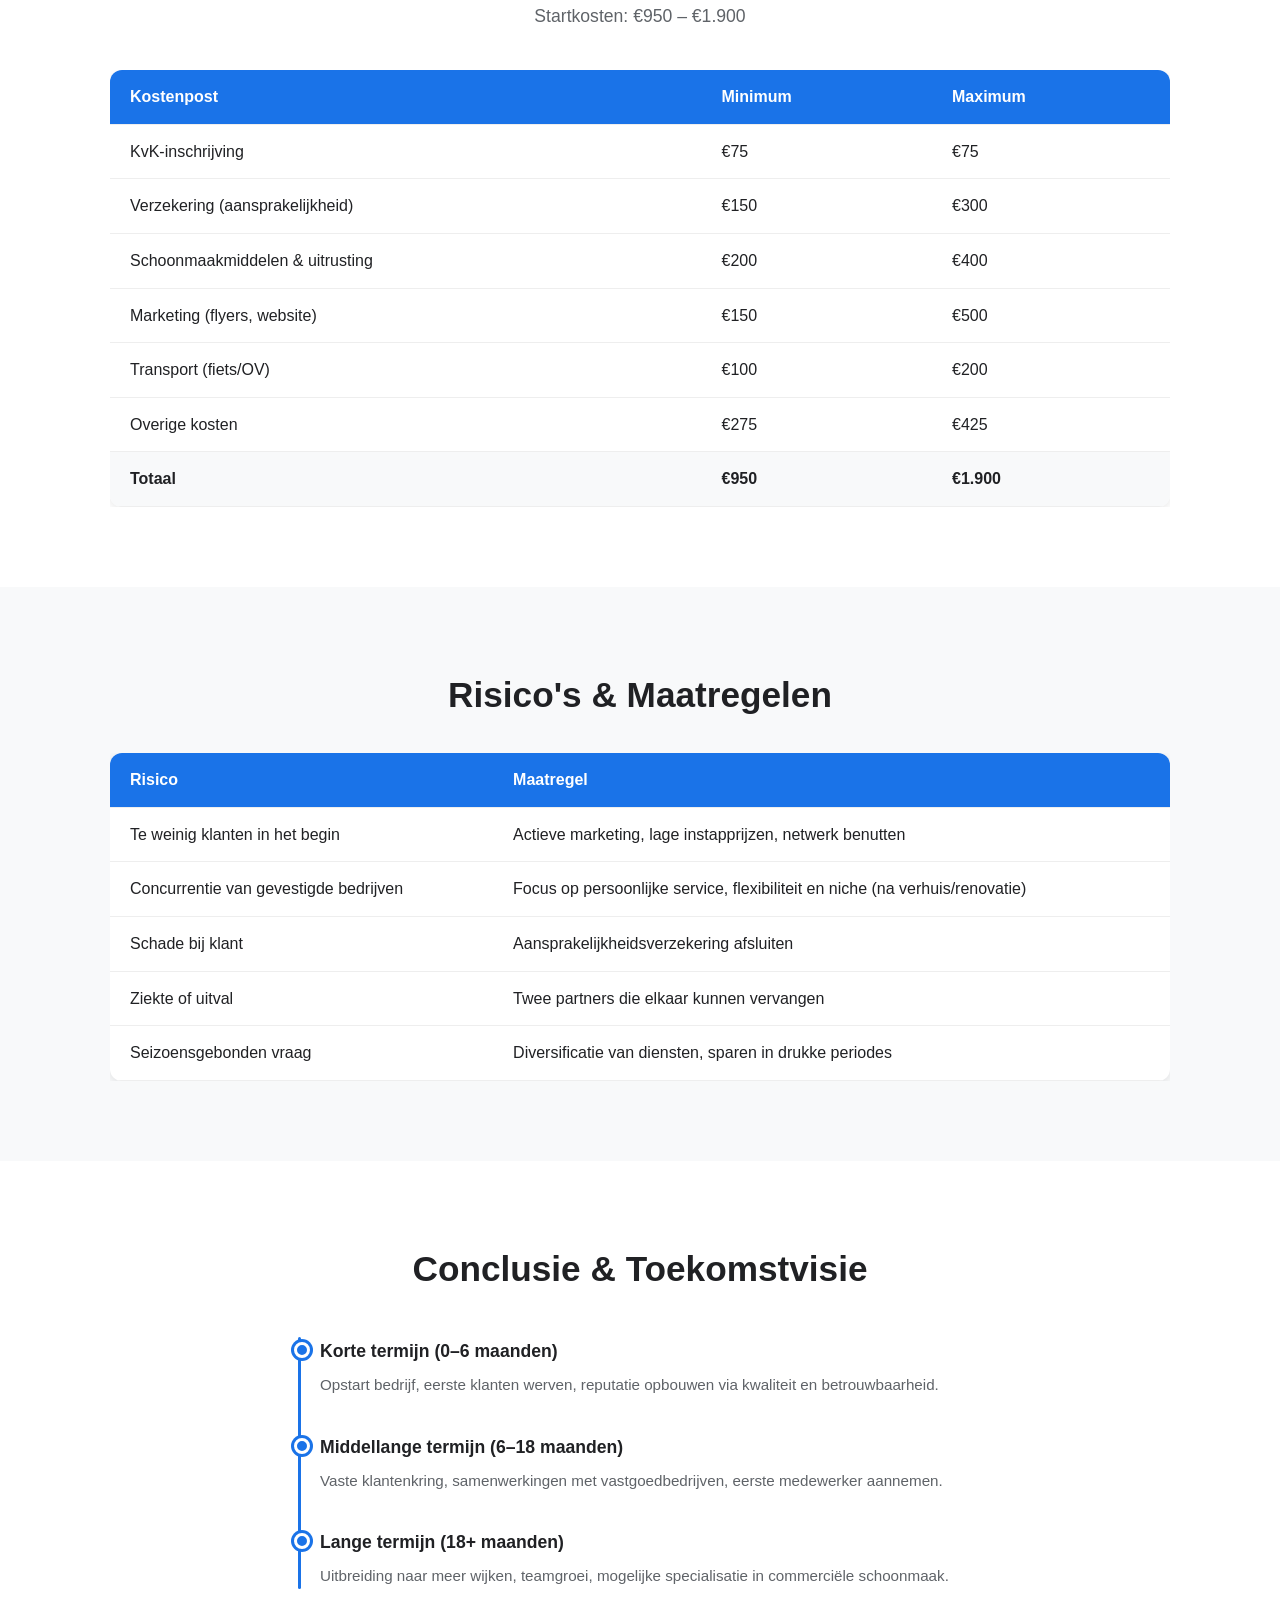
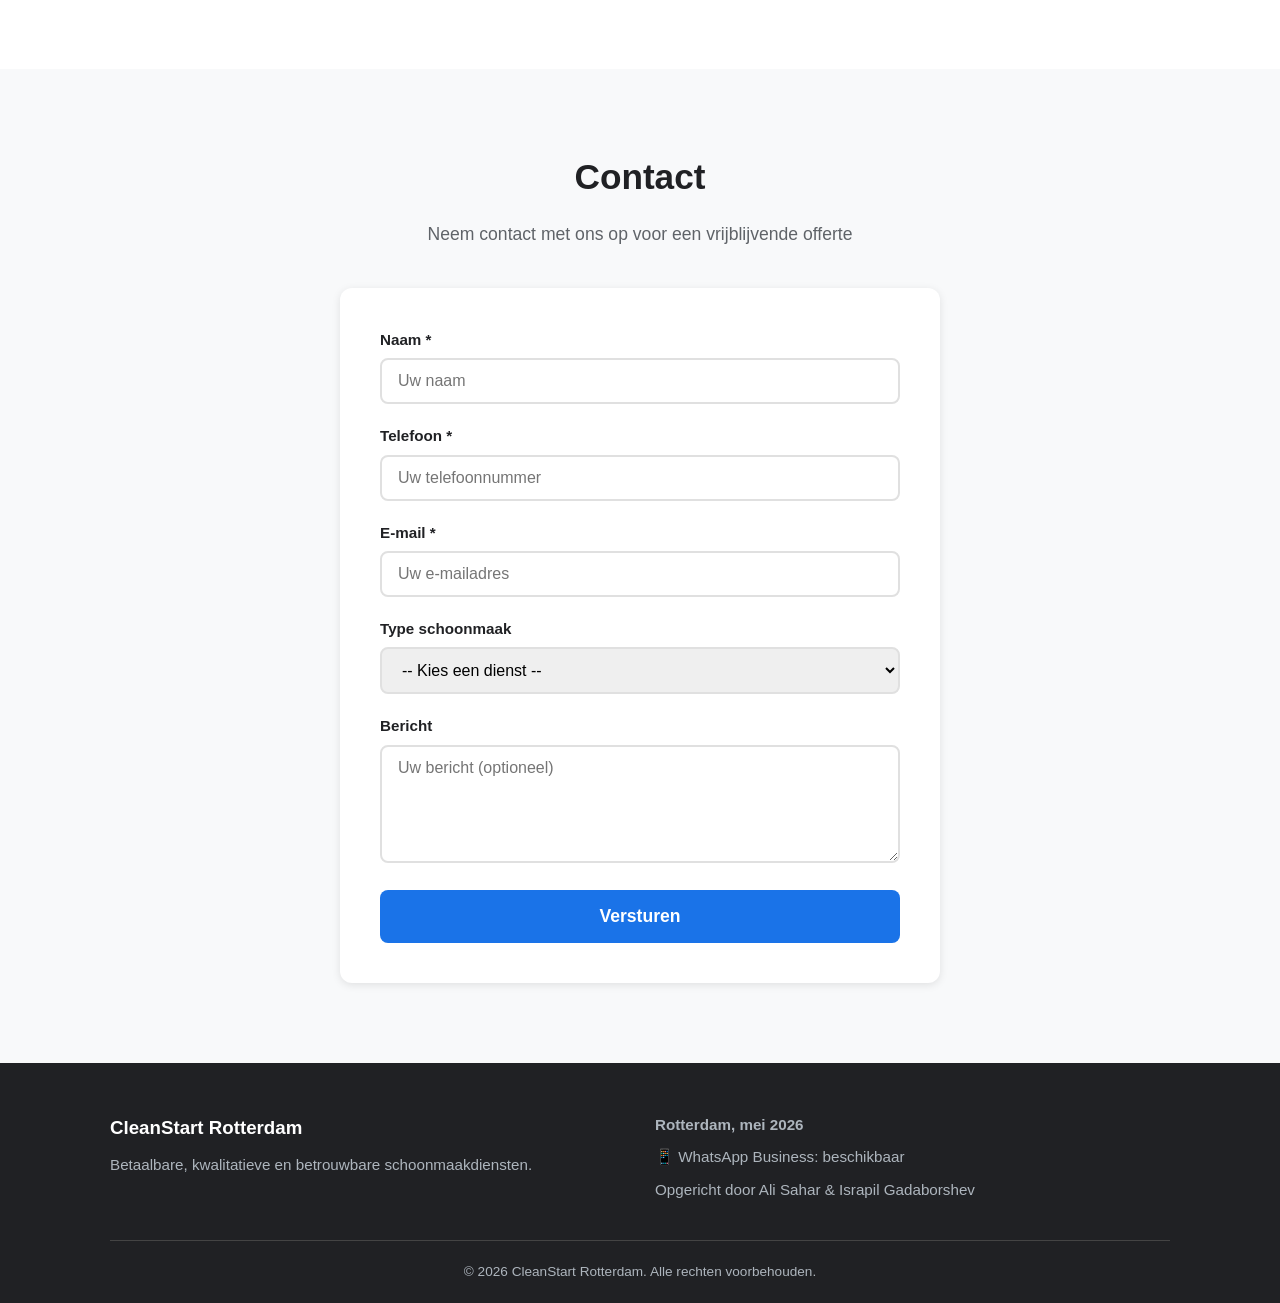
==== commit 82c5ae37: "Update tagline in index.html" ====
--- a/index.html
+++ b/index.html
@@ -24,7 +24,7 @@
         </nav>
         <div class="hero">
             <h1>CleanStart Rotterdam</h1>
-            <p class="tagline">Een praktisch en realistisch ondernemingsplan voor een schoonmaakonderneming in Rotterdam</p>
+            <p class="tagline">Your fresh start. Our clean touch.</p>
             <p class="subtitle">Betaalbare, kwalitatieve en betrouwbare schoonmaakdiensten</p>
             <a href="#contact" class="btn-primary">Offerte aanvragen</a>
         </div>
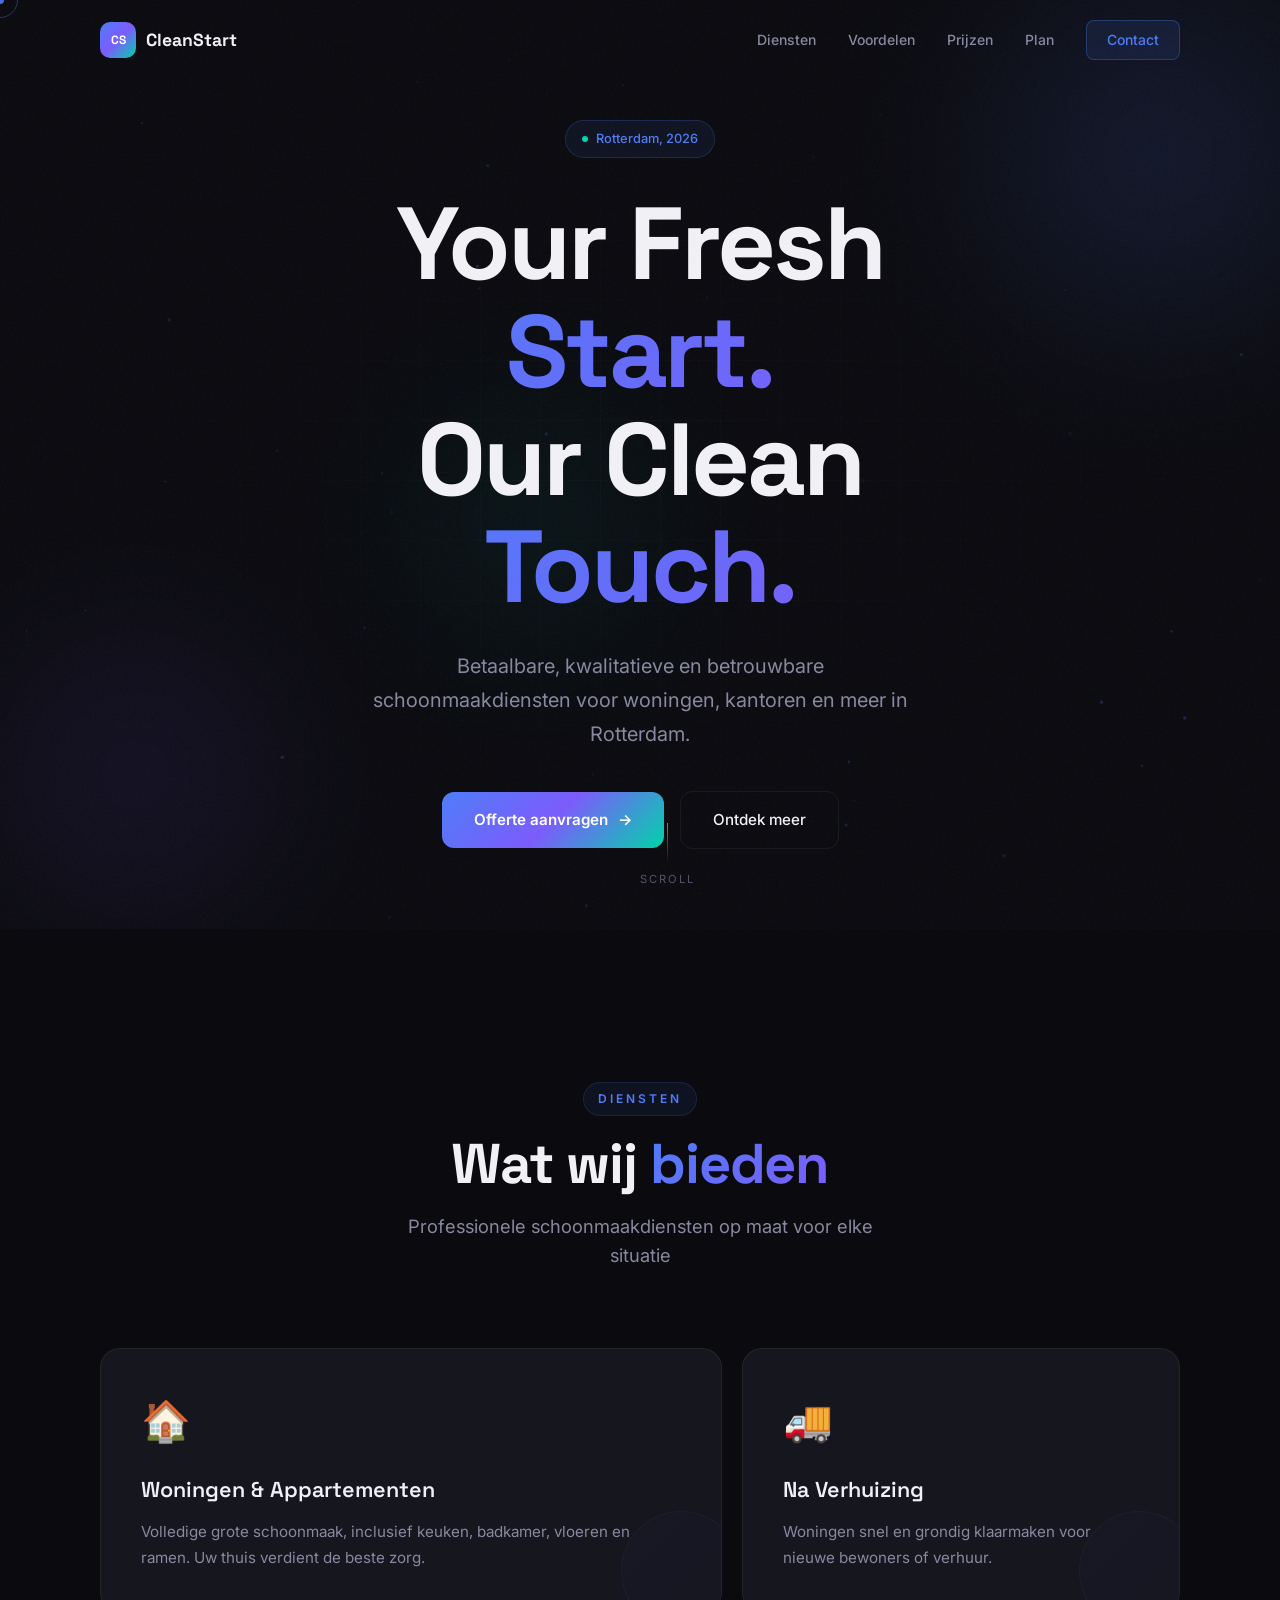
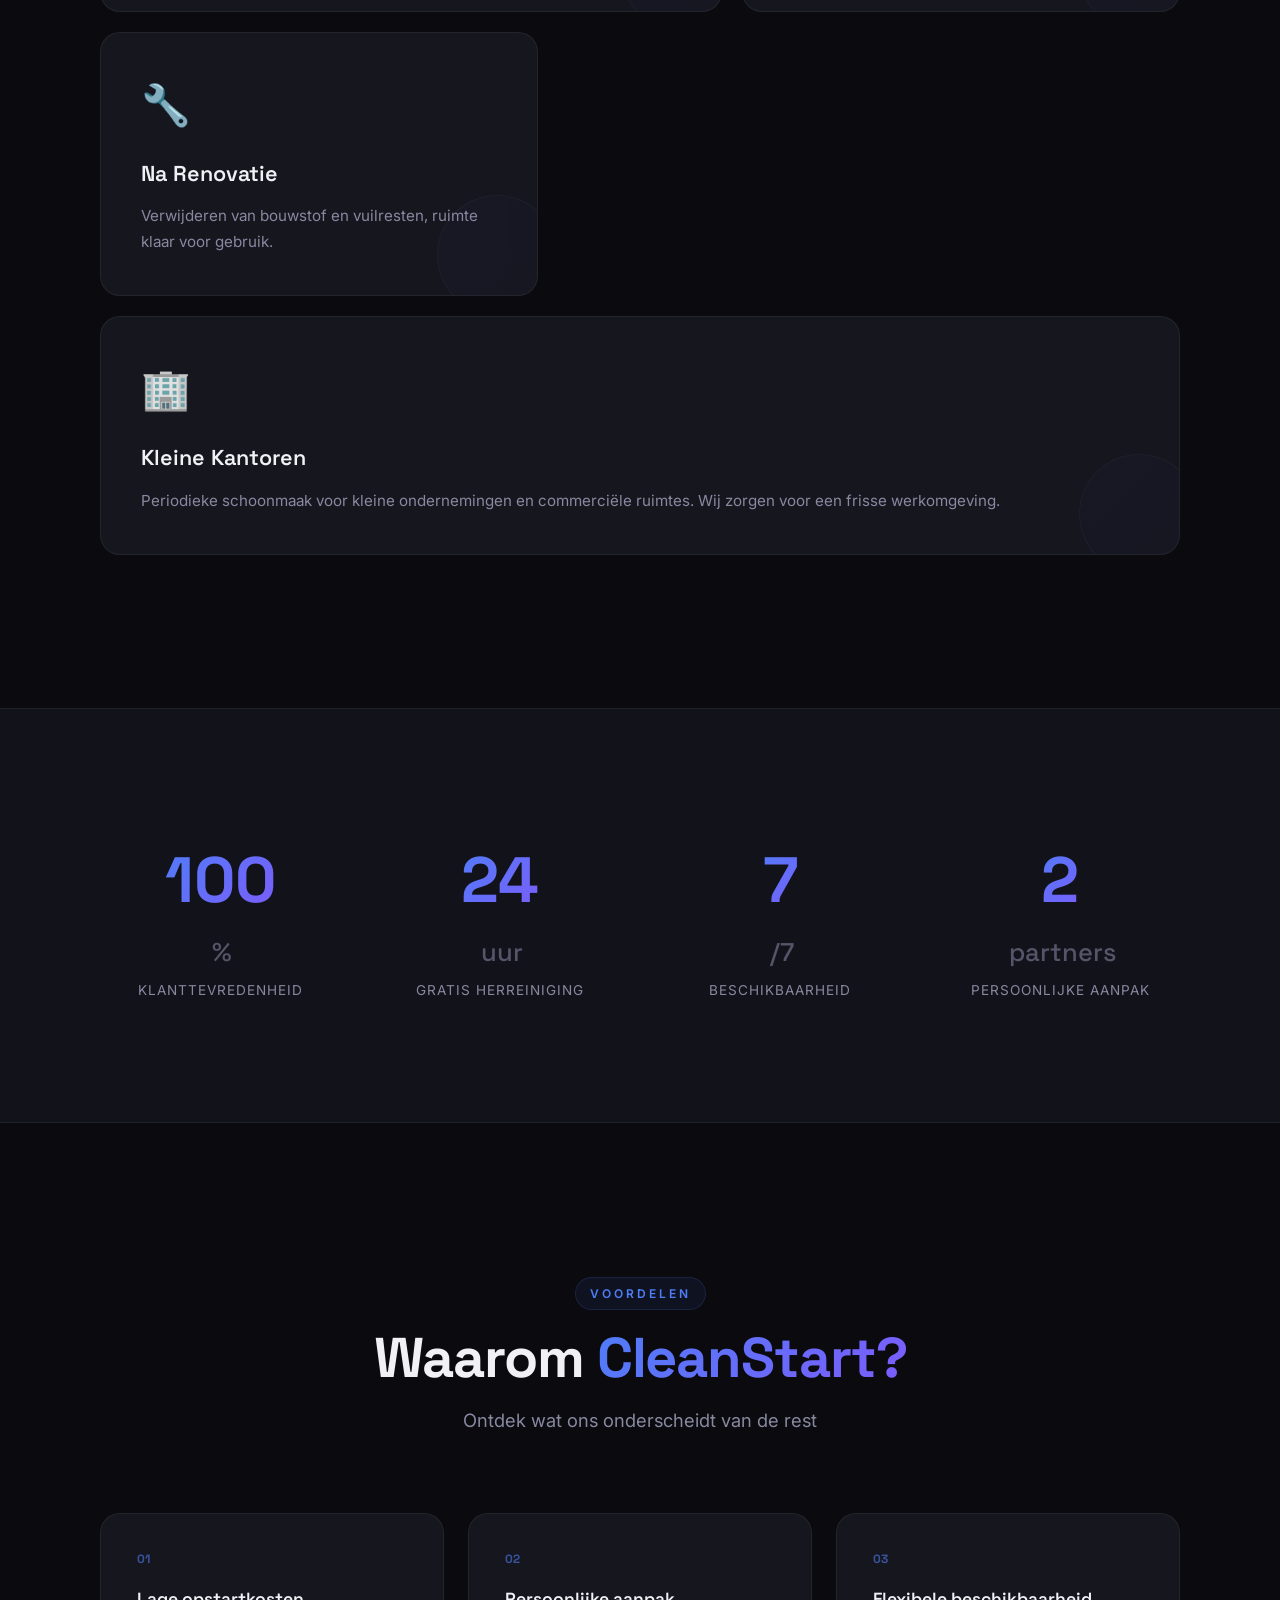
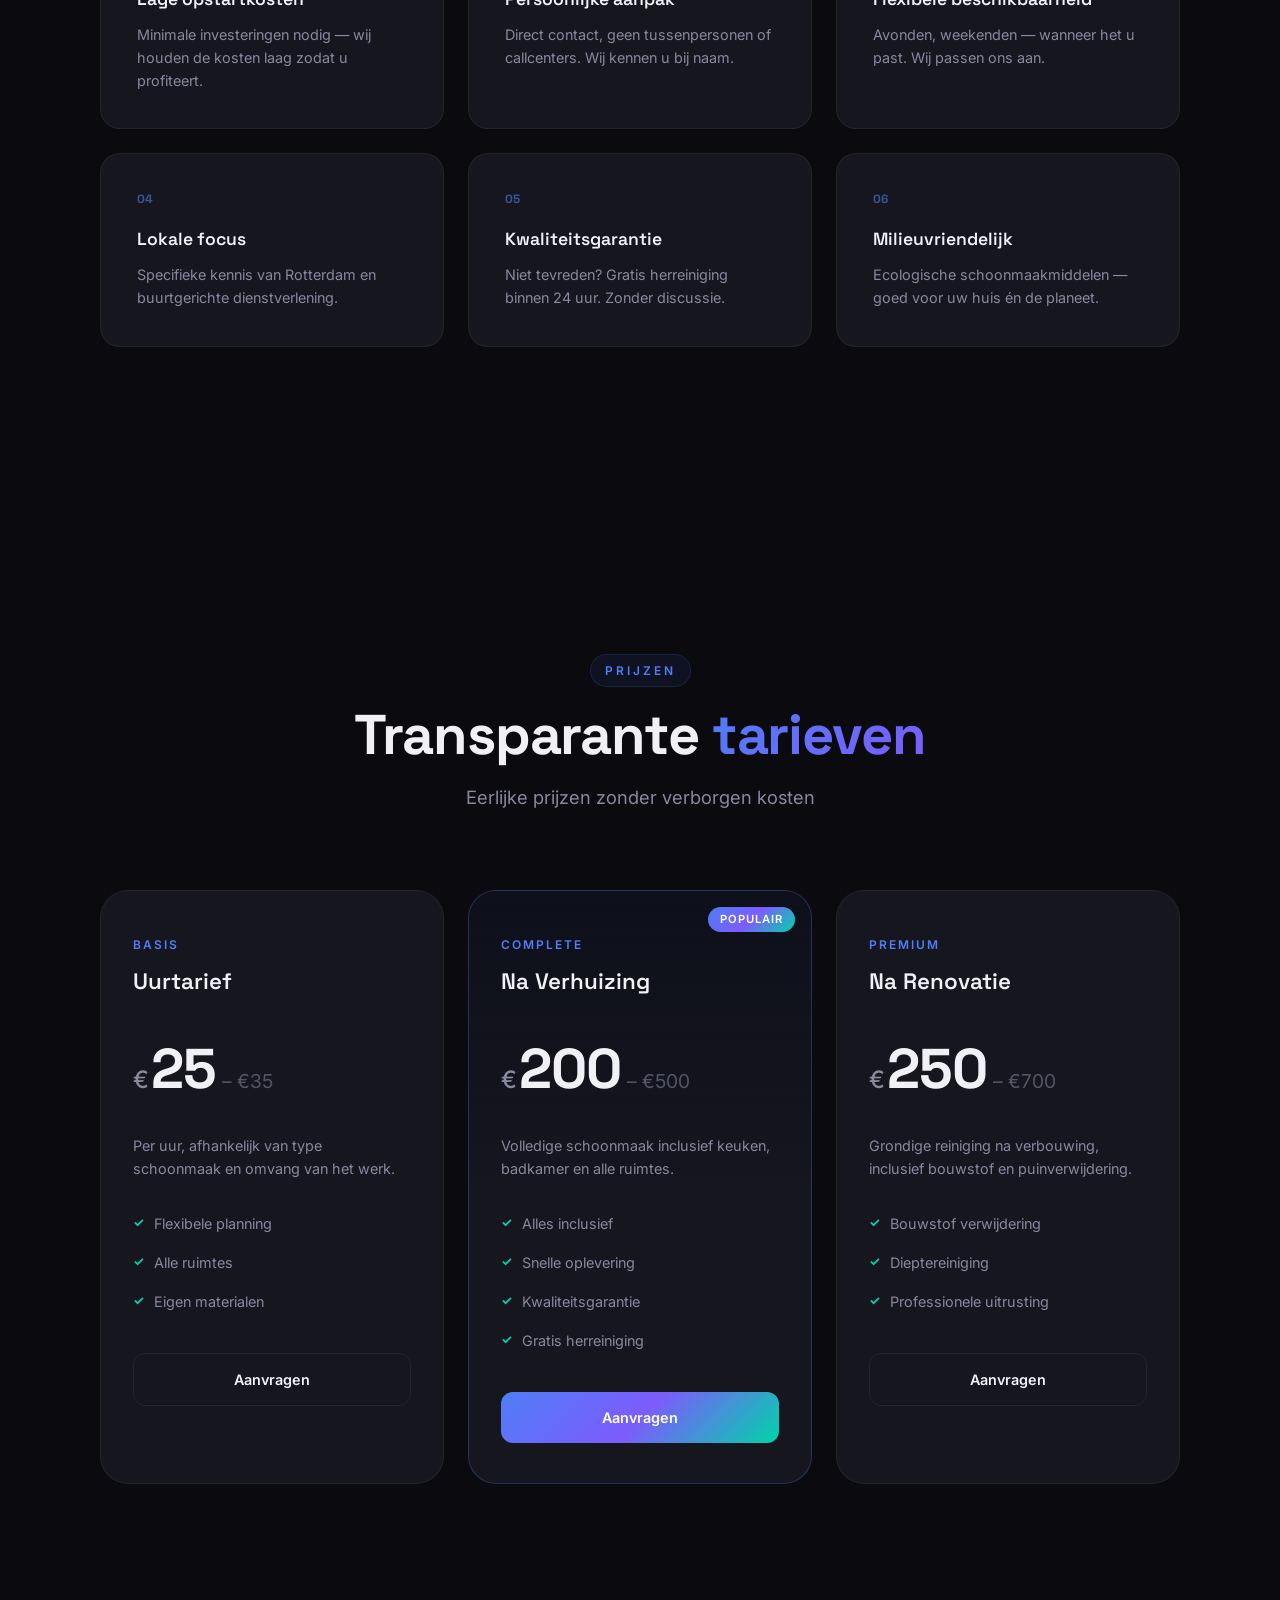
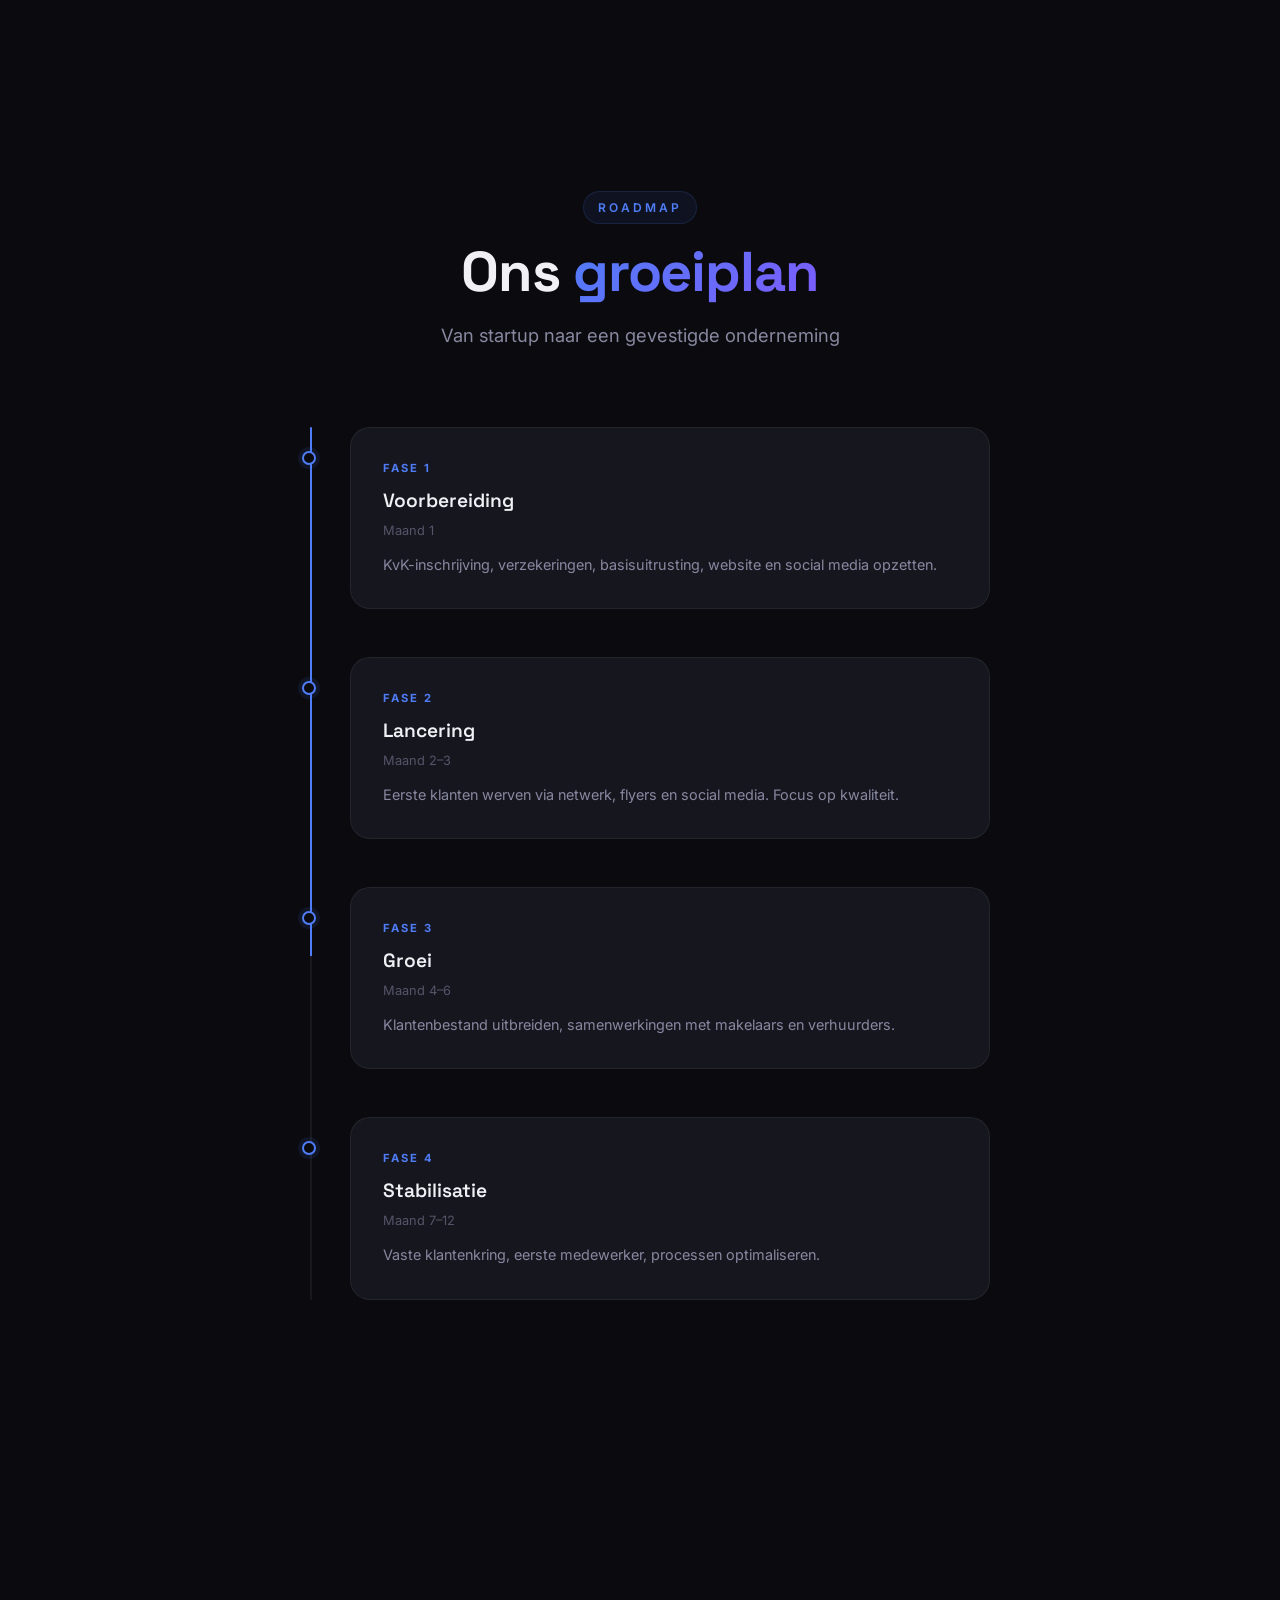
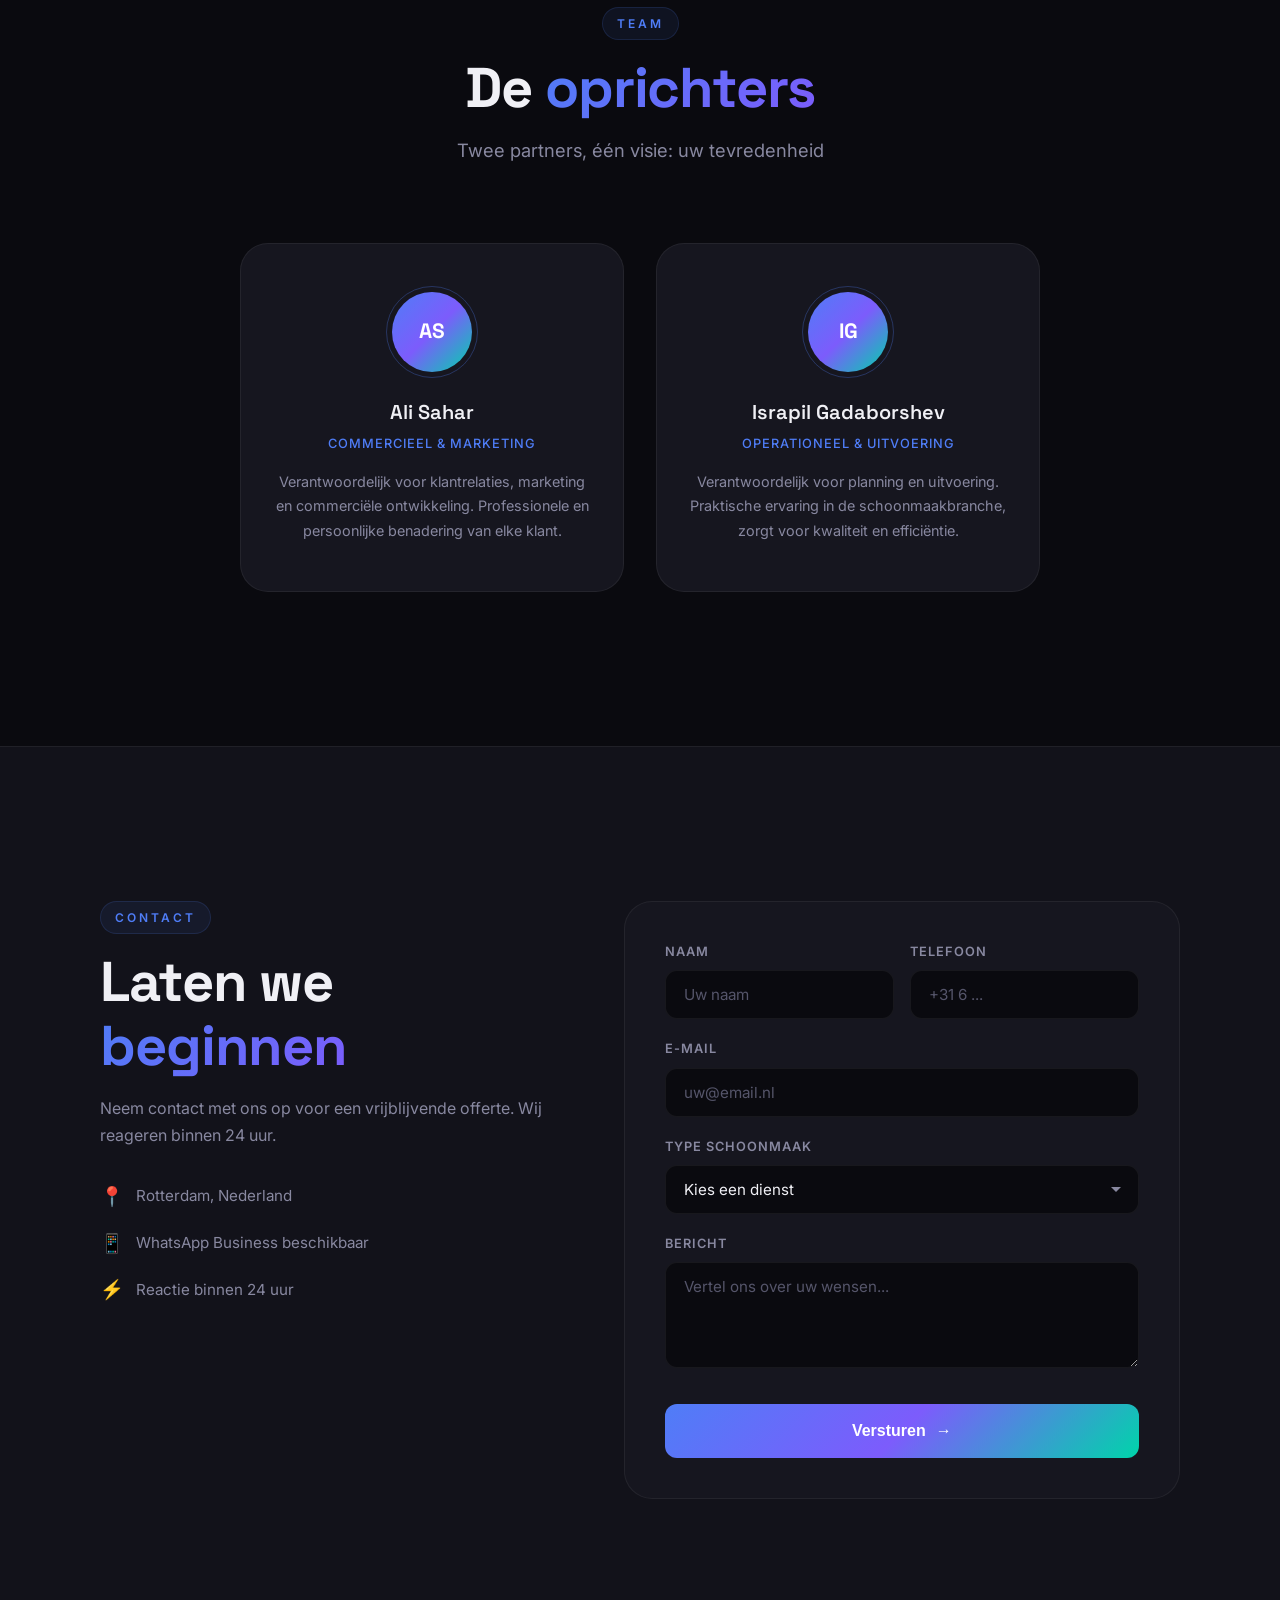
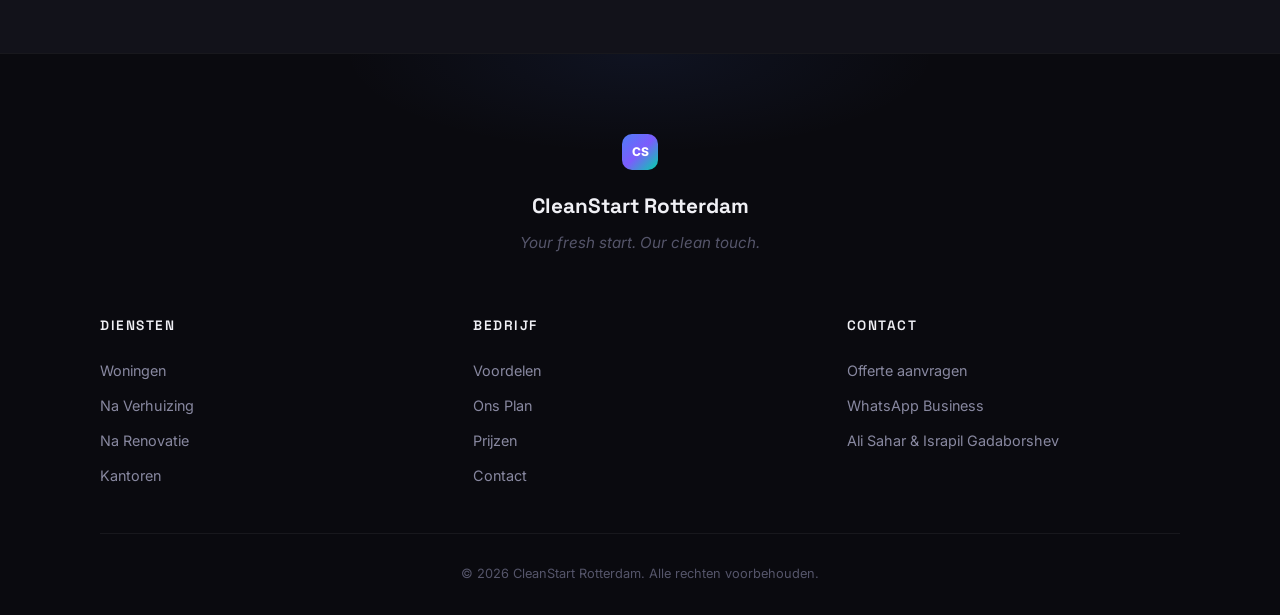
==== commit 09f12a74: "feat: replace root site with ultra-premium version - Replaced old index.html, script.js with premium" ====
--- a/index.html
+++ b/index.html
@@ -3,404 +3,464 @@
 <head>
     <meta charset="UTF-8">
     <meta name="viewport" content="width=device-width, initial-scale=1.0">
-    <title>CleanStart Rotterdam — Schoonmaakdiensten</title>
-    <link rel="stylesheet" href="style.css">
+    <title>CleanStart Rotterdam — Premium Schoonmaakdiensten</title>
+    <meta name="description" content="CleanStart Rotterdam — betaalbare, kwalitatieve en betrouwbare schoonmaakdiensten in Rotterdam.">
+    <link rel="preconnect" href="https://fonts.googleapis.com">
+    <link rel="preconnect" href="https://fonts.gstatic.com" crossorigin>
+    <link href="https://fonts.googleapis.com/css2?family=Inter:wght@300;400;500;600;700;800;900&family=Space+Grotesk:wght@300;400;500;600;700&display=swap" rel="stylesheet">
+    <link rel="stylesheet" href="styles.css">
 </head>
 <body>
-
-    <!-- HEADER / ШАПКА -->
-    <header id="home">
-        <nav class="navbar">
-            <div class="nav-brand">CleanStart Rotterdam</div>
-            <button class="nav-toggle" aria-label="Menu">&#9776;</button>
-            <ul class="nav-links">
-                <li><a href="#diensten">Diensten</a></li>
-                <li><a href="#partners">Partners</a></li>
-                <li><a href="#prijzen">Prijzen</a></li>
-                <li><a href="#voordelen">Voordelen</a></li>
-                <li><a href="#plan">Plan</a></li>
-                <li><a href="#contact">Contact</a></li>
-            </ul>
-        </nav>
-        <div class="hero">
-            <h1>CleanStart Rotterdam</h1>
-            <p class="tagline">Your fresh start. Our clean touch.</p>
-            <p class="subtitle">Betaalbare, kwalitatieve en betrouwbare schoonmaakdiensten</p>
-            <a href="#contact" class="btn-primary">Offerte aanvragen</a>
-        </div>
-    </header>
-
-    <!-- DIENSTEN / УСЛУГИ -->
-    <section id="diensten" class="section">
-        <div class="container">
-            <h2>Onze Diensten</h2>
-            <div class="services-grid">
-                <div class="service-card">
-                    <div class="service-icon">&#127968;</div>
+    <!-- Loading Screen -->
+    <div id="loader" class="loader">
+        <div class="loader-content">
+            <div class="loader-logo">CS</div>
+            <div class="loader-bar"><div class="loader-progress"></div></div>
+        </div>
+    </div>
+
+    <!-- Custom Cursor -->
+    <div class="cursor" id="cursor"></div>
+    <div class="cursor-follower" id="cursorFollower"></div>
+
+    <!-- Scroll Progress -->
+    <div class="scroll-progress" id="scrollProgress"></div>
+
+    <!-- Navigation -->
+    <nav class="nav" id="nav">
+        <div class="nav-inner">
+            <a href="#" class="nav-logo">
+                <span class="logo-icon">CS</span>
+                <span class="logo-text">CleanStart</span>
+            </a>
+            <div class="nav-links" id="navLinks">
+                <a href="#diensten" class="nav-link">Diensten</a>
+                <a href="#voordelen" class="nav-link">Voordelen</a>
+                <a href="#prijzen" class="nav-link">Prijzen</a>
+                <a href="#plan" class="nav-link">Plan</a>
+                <a href="#contact" class="nav-link nav-link-cta">Contact</a>
+            </div>
+            <button class="nav-toggle" id="navToggle" aria-label="Menu">
+                <span></span><span></span><span></span>
+            </button>
+        </div>
+    </nav>
+
+
+    <!-- Hero Section -->
+    <section class="hero" id="hero">
+        <div class="hero-bg">
+            <canvas id="heroCanvas"></canvas>
+            <div class="hero-gradient-orb hero-orb-1"></div>
+            <div class="hero-gradient-orb hero-orb-2"></div>
+            <div class="hero-gradient-orb hero-orb-3"></div>
+            <div class="hero-noise"></div>
+            <div class="hero-grid-lines"></div>
+        </div>
+        <div class="hero-content">
+            <div class="hero-badge" data-animate="fade-up" data-delay="0.5">
+                <span class="badge-dot"></span>
+                Rotterdam, 2026
+            </div>
+            <h1 class="hero-title" data-animate="fade-up" data-delay="0.7">
+                <span class="title-line">Your Fresh</span>
+                <span class="title-line title-accent">Start.</span>
+                <span class="title-line">Our Clean</span>
+                <span class="title-line title-accent">Touch.</span>
+            </h1>
+            <p class="hero-subtitle" data-animate="fade-up" data-delay="1.0">
+                Betaalbare, kwalitatieve en betrouwbare schoonmaakdiensten 
+                voor woningen, kantoren en meer in Rotterdam.
+            </p>
+            <div class="hero-cta" data-animate="fade-up" data-delay="1.2">
+                <a href="#contact" class="btn-primary magnetic-btn">
+                    <span class="btn-text">Offerte aanvragen</span>
+                    <span class="btn-icon">→</span>
+                    <div class="btn-glow"></div>
+                </a>
+                <a href="#diensten" class="btn-secondary magnetic-btn">
+                    <span class="btn-text">Ontdek meer</span>
+                </a>
+            </div>
+        </div>
+        <div class="hero-scroll-indicator" data-animate="fade-up" data-delay="1.5">
+            <div class="scroll-line"></div>
+            <span>Scroll</span>
+        </div>
+    </section>
+
+
+    <!-- Services Section -->
+    <section class="section section-services" id="diensten">
+        <div class="container">
+            <div class="section-header" data-animate="fade-up">
+                <span class="section-tag">Diensten</span>
+                <h2 class="section-title">Wat wij <span class="text-gradient">bieden</span></h2>
+                <p class="section-desc">Professionele schoonmaakdiensten op maat voor elke situatie</p>
+            </div>
+            <div class="bento-grid">
+                <div class="bento-card bento-large" data-animate="fade-up" data-delay="0.1">
+                    <div class="card-glow"></div>
+                    <div class="card-icon">🏠</div>
                     <h3>Woningen & Appartementen</h3>
-                    <p>Volledige grote schoonmaak, inclusief keuken, badkamer, vloeren en ramen.</p>
-                </div>
-                <div class="service-card">
-                    <div class="service-icon">&#128666;</div>
-                    <h3>Na Verhuizing & Huurders</h3>
+                    <p>Volledige grote schoonmaak, inclusief keuken, badkamer, vloeren en ramen. Uw thuis verdient de beste zorg.</p>
+                    <div class="card-decoration"></div>
+                </div>
+                <div class="bento-card bento-medium" data-animate="fade-up" data-delay="0.2">
+                    <div class="card-glow"></div>
+                    <div class="card-icon">🚚</div>
+                    <h3>Na Verhuizing</h3>
                     <p>Woningen snel en grondig klaarmaken voor nieuwe bewoners of verhuur.</p>
-                </div>
-                <div class="service-card">
-                    <div class="service-icon">&#128295;</div>
+                    <div class="card-decoration"></div>
+                </div>
+                <div class="bento-card bento-medium" data-animate="fade-up" data-delay="0.3">
+                    <div class="card-glow"></div>
+                    <div class="card-icon">🔧</div>
                     <h3>Na Renovatie</h3>
                     <p>Verwijderen van bouwstof en vuilresten, ruimte klaar voor gebruik.</p>
-                </div>
-                <div class="service-card">
-                    <div class="service-icon">&#127970;</div>
+                    <div class="card-decoration"></div>
+                </div>
+                <div class="bento-card bento-wide" data-animate="fade-up" data-delay="0.4">
+                    <div class="card-glow"></div>
+                    <div class="card-icon">🏢</div>
                     <h3>Kleine Kantoren</h3>
-                    <p>Periodieke schoonmaak voor kleine ondernemingen en commerci&euml;le ruimtes.</p>
-                </div>
-            </div>
-        </div>
-    </section>
-
-    <!-- PARTNERS / ПАРТНЁРЫ -->
-    <section id="partners" class="section section-alt">
-        <div class="container">
-            <h2>Onze Partners</h2>
+                    <p>Periodieke schoonmaak voor kleine ondernemingen en commerciële ruimtes. Wij zorgen voor een frisse werkomgeving.</p>
+                    <div class="card-decoration"></div>
+                </div>
+            </div>
+        </div>
+    </section>
+
+
+    <!-- Stats Section -->
+    <section class="section section-stats">
+        <div class="container">
+            <div class="stats-grid">
+                <div class="stat-card" data-animate="fade-up" data-delay="0.1">
+                    <div class="stat-number" data-count="100">0</div>
+                    <div class="stat-suffix">%</div>
+                    <div class="stat-label">Klanttevredenheid</div>
+                </div>
+                <div class="stat-card" data-animate="fade-up" data-delay="0.2">
+                    <div class="stat-number" data-count="24">0</div>
+                    <div class="stat-suffix">uur</div>
+                    <div class="stat-label">Gratis herreiniging</div>
+                </div>
+                <div class="stat-card" data-animate="fade-up" data-delay="0.3">
+                    <div class="stat-number" data-count="7">0</div>
+                    <div class="stat-suffix">/7</div>
+                    <div class="stat-label">Beschikbaarheid</div>
+                </div>
+                <div class="stat-card" data-animate="fade-up" data-delay="0.4">
+                    <div class="stat-number" data-count="2">0</div>
+                    <div class="stat-suffix">partners</div>
+                    <div class="stat-label">Persoonlijke aanpak</div>
+                </div>
+            </div>
+        </div>
+    </section>
+
+    <!-- Advantages Section -->
+    <section class="section section-advantages" id="voordelen">
+        <div class="container">
+            <div class="section-header" data-animate="fade-up">
+                <span class="section-tag">Voordelen</span>
+                <h2 class="section-title">Waarom <span class="text-gradient">CleanStart?</span></h2>
+                <p class="section-desc">Ontdek wat ons onderscheidt van de rest</p>
+            </div>
+            <div class="advantages-grid">
+                <div class="advantage-card" data-animate="fade-up" data-delay="0.1">
+                    <div class="adv-number">01</div>
+                    <h4>Lage opstartkosten</h4>
+                    <p>Minimale investeringen nodig — wij houden de kosten laag zodat u profiteert.</p>
+                </div>
+                <div class="advantage-card" data-animate="fade-up" data-delay="0.15">
+                    <div class="adv-number">02</div>
+                    <h4>Persoonlijke aanpak</h4>
+                    <p>Direct contact, geen tussenpersonen of callcenters. Wij kennen u bij naam.</p>
+                </div>
+                <div class="advantage-card" data-animate="fade-up" data-delay="0.2">
+                    <div class="adv-number">03</div>
+                    <h4>Flexibele beschikbaarheid</h4>
+                    <p>Avonden, weekenden — wanneer het u past. Wij passen ons aan.</p>
+                </div>
+                <div class="advantage-card" data-animate="fade-up" data-delay="0.25">
+                    <div class="adv-number">04</div>
+                    <h4>Lokale focus</h4>
+                    <p>Specifieke kennis van Rotterdam en buurtgerichte dienstverlening.</p>
+                </div>
+                <div class="advantage-card" data-animate="fade-up" data-delay="0.3">
+                    <div class="adv-number">05</div>
+                    <h4>Kwaliteitsgarantie</h4>
+                    <p>Niet tevreden? Gratis herreiniging binnen 24 uur. Zonder discussie.</p>
+                </div>
+                <div class="advantage-card" data-animate="fade-up" data-delay="0.35">
+                    <div class="adv-number">06</div>
+                    <h4>Milieuvriendelijk</h4>
+                    <p>Ecologische schoonmaakmiddelen — goed voor uw huis én de planeet.</p>
+                </div>
+            </div>
+        </div>
+    </section>
+
+
+    <!-- Pricing Section -->
+    <section class="section section-pricing" id="prijzen">
+        <div class="container">
+            <div class="section-header" data-animate="fade-up">
+                <span class="section-tag">Prijzen</span>
+                <h2 class="section-title">Transparante <span class="text-gradient">tarieven</span></h2>
+                <p class="section-desc">Eerlijke prijzen zonder verborgen kosten</p>
+            </div>
+            <div class="pricing-grid">
+                <div class="pricing-card" data-animate="fade-up" data-delay="0.1">
+                    <div class="pricing-card-inner">
+                        <div class="pricing-header">
+                            <span class="pricing-type">Basis</span>
+                            <h3>Uurtarief</h3>
+                        </div>
+                        <div class="pricing-amount">
+                            <span class="currency">€</span>
+                            <span class="price">25</span>
+                            <span class="price-range">– €35</span>
+                        </div>
+                        <p class="pricing-desc">Per uur, afhankelijk van type schoonmaak en omvang van het werk.</p>
+                        <ul class="pricing-features">
+                            <li>Flexibele planning</li>
+                            <li>Alle ruimtes</li>
+                            <li>Eigen materialen</li>
+                        </ul>
+                        <a href="#contact" class="pricing-btn magnetic-btn">Aanvragen</a>
+                    </div>
+                </div>
+                <div class="pricing-card pricing-featured" data-animate="fade-up" data-delay="0.2">
+                    <div class="pricing-badge">Populair</div>
+                    <div class="pricing-card-inner">
+                        <div class="pricing-header">
+                            <span class="pricing-type">Complete</span>
+                            <h3>Na Verhuizing</h3>
+                        </div>
+                        <div class="pricing-amount">
+                            <span class="currency">€</span>
+                            <span class="price">200</span>
+                            <span class="price-range">– €500</span>
+                        </div>
+                        <p class="pricing-desc">Volledige schoonmaak inclusief keuken, badkamer en alle ruimtes.</p>
+                        <ul class="pricing-features">
+                            <li>Alles inclusief</li>
+                            <li>Snelle oplevering</li>
+                            <li>Kwaliteitsgarantie</li>
+                            <li>Gratis herreiniging</li>
+                        </ul>
+                        <a href="#contact" class="pricing-btn pricing-btn-primary magnetic-btn">Aanvragen</a>
+                    </div>
+                </div>
+                <div class="pricing-card" data-animate="fade-up" data-delay="0.3">
+                    <div class="pricing-card-inner">
+                        <div class="pricing-header">
+                            <span class="pricing-type">Premium</span>
+                            <h3>Na Renovatie</h3>
+                        </div>
+                        <div class="pricing-amount">
+                            <span class="currency">€</span>
+                            <span class="price">250</span>
+                            <span class="price-range">– €700</span>
+                        </div>
+                        <p class="pricing-desc">Grondige reiniging na verbouwing, inclusief bouwstof en puinverwijdering.</p>
+                        <ul class="pricing-features">
+                            <li>Bouwstof verwijdering</li>
+                            <li>Dieptereiniging</li>
+                            <li>Professionele uitrusting</li>
+                        </ul>
+                        <a href="#contact" class="pricing-btn magnetic-btn">Aanvragen</a>
+                    </div>
+                </div>
+            </div>
+        </div>
+    </section>
+
+
+    <!-- Timeline / Plan Section -->
+    <section class="section section-timeline" id="plan">
+        <div class="container">
+            <div class="section-header" data-animate="fade-up">
+                <span class="section-tag">Roadmap</span>
+                <h2 class="section-title">Ons <span class="text-gradient">groeiplan</span></h2>
+                <p class="section-desc">Van startup naar een gevestigde onderneming</p>
+            </div>
+            <div class="timeline">
+                <div class="timeline-line" id="timelineLine"></div>
+                <div class="timeline-item" data-animate="fade-up" data-delay="0.1">
+                    <div class="timeline-dot"></div>
+                    <div class="timeline-card">
+                        <span class="timeline-phase">Fase 1</span>
+                        <h4>Voorbereiding</h4>
+                        <span class="timeline-period">Maand 1</span>
+                        <p>KvK-inschrijving, verzekeringen, basisuitrusting, website en social media opzetten.</p>
+                    </div>
+                </div>
+                <div class="timeline-item" data-animate="fade-up" data-delay="0.2">
+                    <div class="timeline-dot"></div>
+                    <div class="timeline-card">
+                        <span class="timeline-phase">Fase 2</span>
+                        <h4>Lancering</h4>
+                        <span class="timeline-period">Maand 2–3</span>
+                        <p>Eerste klanten werven via netwerk, flyers en social media. Focus op kwaliteit.</p>
+                    </div>
+                </div>
+                <div class="timeline-item" data-animate="fade-up" data-delay="0.3">
+                    <div class="timeline-dot"></div>
+                    <div class="timeline-card">
+                        <span class="timeline-phase">Fase 3</span>
+                        <h4>Groei</h4>
+                        <span class="timeline-period">Maand 4–6</span>
+                        <p>Klantenbestand uitbreiden, samenwerkingen met makelaars en verhuurders.</p>
+                    </div>
+                </div>
+                <div class="timeline-item" data-animate="fade-up" data-delay="0.4">
+                    <div class="timeline-dot"></div>
+                    <div class="timeline-card">
+                        <span class="timeline-phase">Fase 4</span>
+                        <h4>Stabilisatie</h4>
+                        <span class="timeline-period">Maand 7–12</span>
+                        <p>Vaste klantenkring, eerste medewerker, processen optimaliseren.</p>
+                    </div>
+                </div>
+            </div>
+        </div>
+    </section>
+
+    <!-- Partners Section -->
+    <section class="section section-partners">
+        <div class="container">
+            <div class="section-header" data-animate="fade-up">
+                <span class="section-tag">Team</span>
+                <h2 class="section-title">De <span class="text-gradient">oprichters</span></h2>
+                <p class="section-desc">Twee partners, één visie: uw tevredenheid</p>
+            </div>
             <div class="partners-grid">
-                <div class="partner-card">
-                    <div class="partner-avatar">AS</div>
+                <div class="partner-card" data-animate="fade-up" data-delay="0.1">
+                    <div class="partner-avatar-wrap">
+                        <div class="partner-avatar">AS</div>
+                        <div class="partner-ring"></div>
+                    </div>
                     <h3>Ali Sahar</h3>
-                    <p>Verantwoordelijk voor klantrelaties, marketing en commerci&euml;le ontwikkeling. Ali heeft ervaring met klantenservice en communicatie, en zorgt voor een professionele en persoonlijke benadering van elke klant.</p>
-                </div>
-                <div class="partner-card">
-                    <div class="partner-avatar">IG</div>
+                    <span class="partner-role">Commercieel & Marketing</span>
+                    <p>Verantwoordelijk voor klantrelaties, marketing en commerciële ontwikkeling. Professionele en persoonlijke benadering van elke klant.</p>
+                </div>
+                <div class="partner-card" data-animate="fade-up" data-delay="0.2">
+                    <div class="partner-avatar-wrap">
+                        <div class="partner-avatar">IG</div>
+                        <div class="partner-ring"></div>
+                    </div>
                     <h3>Israpil Gadaborshev</h3>
-                    <p>Verantwoordelijk voor operationele zaken, planning en uitvoering van schoonmaakwerkzaamheden. Israpil heeft praktische ervaring in de schoonmaakbranche en zorgt voor kwaliteit en effici&euml;ntie op de werkvloer.</p>
-                </div>
-            </div>
-        </div>
-    </section>
-
-    <!-- PRIJZEN / ЦЕНЫ -->
-    <section id="prijzen" class="section">
-        <div class="container">
-            <h2>Onze Prijzen</h2>
-            <div class="pricing-grid">
-                <div class="price-card">
-                    <h3>Uurtarief</h3>
-                    <div class="price">&euro;25 &ndash; &euro;35</div>
-                    <p>Per uur, afhankelijk van het type schoonmaak en de omvang van het werk.</p>
-                </div>
-                <div class="price-card featured">
-                    <h3>Na Verhuizing</h3>
-                    <div class="price">&euro;200 &ndash; &euro;500</div>
-                    <p>Volledige schoonmaak na verhuizing, inclusief keuken, badkamer en alle ruimtes.</p>
-                </div>
-                <div class="price-card">
-                    <h3>Na Renovatie</h3>
-                    <div class="price">&euro;250 &ndash; &euro;700</div>
-                    <p>Grondige reiniging na verbouwing, inclusief verwijdering van bouwstof en puin.</p>
-                </div>
-            </div>
-        </div>
-    </section>
-
-    <!-- VOORDELEN / КОНКУРЕНТНЫЕ ПРЕИМУЩЕСТВА -->
-    <section id="voordelen" class="section section-alt">
-        <div class="container">
-            <h2>Waarom CleanStart?</h2>
-            <div class="advantages-list">
-                <div class="advantage-item">
-                    <span class="advantage-number">1</span>
-                    <div>
-                        <h4>Lage opstartkosten</h4>
-                        <p>Minimale investeringen nodig om te starten (&euro;950 &ndash; &euro;1900).</p>
-                    </div>
-                </div>
-                <div class="advantage-item">
-                    <span class="advantage-number">2</span>
-                    <div>
-                        <h4>Persoonlijke aanpak</h4>
-                        <p>Direct contact met de klant, geen tussenpersonen of callcenters.</p>
-                    </div>
-                </div>
-                <div class="advantage-item">
-                    <span class="advantage-number">3</span>
-                    <div>
-                        <h4>Flexibele beschikbaarheid</h4>
-                        <p>Beschikbaar op avonden en weekenden, wanneer de klant het nodig heeft.</p>
-                    </div>
-                </div>
-                <div class="advantage-item">
-                    <span class="advantage-number">4</span>
-                    <div>
-                        <h4>Lokale focus</h4>
-                        <p>Specifieke kennis van de Rotterdamse markt en buurtgerichte dienstverlening.</p>
-                    </div>
-                </div>
-                <div class="advantage-item">
-                    <span class="advantage-number">5</span>
-                    <div>
-                        <h4>Kwaliteitsgarantie</h4>
-                        <p>Niet tevreden? Gratis herreiniging binnen 24 uur.</p>
-                    </div>
-                </div>
-                <div class="advantage-item">
-                    <span class="advantage-number">6</span>
-                    <div>
-                        <h4>Milieuvriendelijke middelen</h4>
-                        <p>Gebruik van ecologische schoonmaakmiddelen waar mogelijk.</p>
-                    </div>
-                </div>
-            </div>
-        </div>
-    </section>
-
-    <!-- STARTPLAN / СТАРТОВЫЙ ПЛАН -->
-    <section id="plan" class="section">
-        <div class="container">
-            <h2>Startplan: 4 Fasen</h2>
-            <div class="phases-grid">
-                <div class="phase-card">
-                    <div class="phase-number">Fase 1</div>
-                    <h3>Voorbereiding (Maand 1)</h3>
-                    <p>KvK-inschrijving, verzekeringen afsluiten, basisuitrusting aanschaffen, website en social media opzetten.</p>
-                </div>
-                <div class="phase-card">
-                    <div class="phase-number">Fase 2</div>
-                    <h3>Lancering (Maand 2&ndash;3)</h3>
-                    <p>Eerste klanten werven via netwerk, flyers en social media. Focus op kwaliteit en mond-tot-mondreclame.</p>
-                </div>
-                <div class="phase-card">
-                    <div class="phase-number">Fase 3</div>
-                    <h3>Groei (Maand 4&ndash;6)</h3>
-                    <p>Klantenbestand uitbreiden, samenwerkingen met makelaars en verhuurders opzetten, reviews verzamelen.</p>
-                </div>
-                <div class="phase-card">
-                    <div class="phase-number">Fase 4</div>
-                    <h3>Stabilisatie (Maand 7&ndash;12)</h3>
-                    <p>Vaste klantenkring opbouwen, eventueel eerste medewerker aannemen, processen optimaliseren.</p>
-                </div>
-            </div>
-        </div>
-    </section>
-
-    <!-- MARKETING / МАРКЕТИНГ -->
-    <section id="marketing" class="section section-alt">
-        <div class="container">
-            <h2>Marketing & Kanalen</h2>
-            <div class="marketing-grid">
-                <div class="marketing-item">
-                    <h4>&#128241; Social Media</h4>
-                    <p>Instagram en Facebook: voor- en na-foto&rsquo;s, tips, acties en klantcontact.</p>
-                </div>
-                <div class="marketing-item">
-                    <h4>&#128270; Google Mijn Bedrijf</h4>
-                    <p>Lokale vindbaarheid vergroten, reviews verzamelen en reageren op vragen.</p>
-                </div>
-                <div class="marketing-item">
-                    <h4>&#128220; Flyers & Lokale advertenties</h4>
-                    <p>Verspreiding in brievenbussen, supermarkten en buurtcentra in Rotterdam.</p>
-                </div>
-                <div class="marketing-item">
-                    <h4>&#129309; Samenwerkingen</h4>
-                    <p>Partnerschappen met makelaars, verhuurders en renovatiebedrijven.</p>
-                </div>
-                <div class="marketing-item">
-                    <h4>&#128172; Mond-tot-mondreclame</h4>
-                    <p>Tevreden klanten doorverwijzen nieuwe klanten &mdash; kortingsacties voor verwijzingen.</p>
-                </div>
-                <div class="marketing-item">
-                    <h4>&#128187; Website</h4>
-                    <p>Professionele website met diensten, prijzen en contactformulier.</p>
-                </div>
-            </div>
-        </div>
-    </section>
-
-    <!-- FINANCIEEL / ФИНАНСОВАЯ МОДЕЛЬ -->
-    <section id="financieel" class="section">
-        <div class="container">
-            <h2>Financi&euml;le Model</h2>
-            <p class="section-subtitle">Startkosten: &euro;950 &ndash; &euro;1.900</p>
-            <div class="table-wrapper">
-                <table class="finance-table">
-                    <thead>
-                        <tr>
-                            <th>Kostenpost</th>
-                            <th>Minimum</th>
-                            <th>Maximum</th>
-                        </tr>
-                    </thead>
-                    <tbody>
-                        <tr>
-                            <td>KvK-inschrijving</td>
-                            <td>&euro;75</td>
-                            <td>&euro;75</td>
-                        </tr>
-                        <tr>
-                            <td>Verzekering (aansprakelijkheid)</td>
-                            <td>&euro;150</td>
-                            <td>&euro;300</td>
-                        </tr>
-                        <tr>
-                            <td>Schoonmaakmiddelen & uitrusting</td>
-                            <td>&euro;200</td>
-                            <td>&euro;400</td>
-                        </tr>
-                        <tr>
-                            <td>Marketing (flyers, website)</td>
-                            <td>&euro;150</td>
-                            <td>&euro;500</td>
-                        </tr>
-                        <tr>
-                            <td>Transport (fiets/OV)</td>
-                            <td>&euro;100</td>
-                            <td>&euro;200</td>
-                        </tr>
-                        <tr>
-                            <td>Overige kosten</td>
-                            <td>&euro;275</td>
-                            <td>&euro;425</td>
-                        </tr>
-                    </tbody>
-                    <tfoot>
-                        <tr>
-                            <td><strong>Totaal</strong></td>
-                            <td><strong>&euro;950</strong></td>
-                            <td><strong>&euro;1.900</strong></td>
-                        </tr>
-                    </tfoot>
-                </table>
-            </div>
-        </div>
-    </section>
-
-    <!-- RISICO'S / РИСКИ -->
-    <section id="risicos" class="section section-alt">
-        <div class="container">
-            <h2>Risico's & Maatregelen</h2>
-            <div class="table-wrapper">
-                <table class="risk-table">
-                    <thead>
-                        <tr>
-                            <th>Risico</th>
-                            <th>Maatregel</th>
-                        </tr>
-                    </thead>
-                    <tbody>
-                        <tr>
-                            <td>Te weinig klanten in het begin</td>
-                            <td>Actieve marketing, lage instapprijzen, netwerk benutten</td>
-                        </tr>
-                        <tr>
-                            <td>Concurrentie van gevestigde bedrijven</td>
-                            <td>Focus op persoonlijke service, flexibiliteit en niche (na verhuis/renovatie)</td>
-                        </tr>
-                        <tr>
-                            <td>Schade bij klant</td>
-                            <td>Aansprakelijkheidsverzekering afsluiten</td>
-                        </tr>
-                        <tr>
-                            <td>Ziekte of uitval</td>
-                            <td>Twee partners die elkaar kunnen vervangen</td>
-                        </tr>
-                        <tr>
-                            <td>Seizoensgebonden vraag</td>
-                            <td>Diversificatie van diensten, sparen in drukke periodes</td>
-                        </tr>
-                    </tbody>
-                </table>
-            </div>
-        </div>
-    </section>
-
-    <!-- CONCLUSIE / ЗАКЛЮЧЕНИЕ -->
-    <section id="conclusie" class="section">
-        <div class="container">
-            <h2>Conclusie & Toekomstvisie</h2>
-            <div class="timeline">
-                <div class="timeline-item">
-                    <div class="timeline-marker"></div>
-                    <div class="timeline-content">
-                        <h4>Korte termijn (0&ndash;6 maanden)</h4>
-                        <p>Opstart bedrijf, eerste klanten werven, reputatie opbouwen via kwaliteit en betrouwbaarheid.</p>
-                    </div>
-                </div>
-                <div class="timeline-item">
-                    <div class="timeline-marker"></div>
-                    <div class="timeline-content">
-                        <h4>Middellange termijn (6&ndash;18 maanden)</h4>
-                        <p>Vaste klantenkring, samenwerkingen met vastgoedbedrijven, eerste medewerker aannemen.</p>
-                    </div>
-                </div>
-                <div class="timeline-item">
-                    <div class="timeline-marker"></div>
-                    <div class="timeline-content">
-                        <h4>Lange termijn (18+ maanden)</h4>
-                        <p>Uitbreiding naar meer wijken, teamgroei, mogelijke specialisatie in commerci&euml;le schoonmaak.</p>
-                    </div>
-                </div>
-            </div>
-        </div>
-    </section>
-
-    <!-- CONTACTFORMULIER / ФОРМА ОБРАТНОЙ СВЯЗИ -->
-    <section id="contact" class="section section-alt">
-        <div class="container">
-            <h2>Contact</h2>
-            <p class="section-subtitle">Neem contact met ons op voor een vrijblijvende offerte</p>
-            <form id="contactForm" class="contact-form" action="https://formsubmit.co/adsay2020@list.ru" method="POST">
-                <input type="hidden" name="_subject" value="Nieuwe aanvraag via CleanStart Rotterdam website">
-                <input type="hidden" name="_captcha" value="false">
-                <input type="hidden" name="_next" value="#">
-                <div class="form-group">
-                    <label for="naam">Naam *</label>
-                    <input type="text" id="naam" name="naam" required placeholder="Uw naam">
-                </div>
-                <div class="form-group">
-                    <label for="telefoon">Telefoon *</label>
-                    <input type="tel" id="telefoon" name="telefoon" required placeholder="Uw telefoonnummer">
-                </div>
-                <div class="form-group">
-                    <label for="email">E-mail *</label>
-                    <input type="email" id="email" name="email" required placeholder="Uw e-mailadres">
-                </div>
-                <div class="form-group">
-                    <label for="dienst">Type schoonmaak</label>
-                    <select id="dienst" name="dienst">
-                        <option value="">-- Kies een dienst --</option>
-                        <option value="Woningen & Appartementen">Woningen & Appartementen</option>
-                        <option value="Na Verhuizing & Huurders">Na Verhuizing & Huurders</option>
-                        <option value="Na Renovatie">Na Renovatie</option>
-                        <option value="Kleine Kantoren">Kleine Kantoren</option>
-                    </select>
-                </div>
-                <div class="form-group">
-                    <label for="bericht">Bericht</label>
-                    <textarea id="bericht" name="bericht" rows="5" placeholder="Uw bericht (optioneel)"></textarea>
-                </div>
-                <button type="submit" class="btn-primary btn-submit">Versturen</button>
-            </form>
-            <div id="formSuccess" class="form-success hidden">
-                Bedankt! Uw bericht is verzonden. Wij nemen zo snel mogelijk contact met u op.
-            </div>
-        </div>
-    </section>
-
-    <!-- FOOTER / ПОДВАЛ -->
-    <footer>
-        <div class="container">
-            <div class="footer-content">
+                    <span class="partner-role">Operationeel & Uitvoering</span>
+                    <p>Verantwoordelijk voor planning en uitvoering. Praktische ervaring in de schoonmaakbranche, zorgt voor kwaliteit en efficiëntie.</p>
+                </div>
+            </div>
+        </div>
+    </section>
+
+
+    <!-- Contact Section -->
+    <section class="section section-contact" id="contact">
+        <div class="container">
+            <div class="contact-wrapper">
+                <div class="contact-info" data-animate="fade-up">
+                    <span class="section-tag">Contact</span>
+                    <h2 class="section-title">Laten we <span class="text-gradient">beginnen</span></h2>
+                    <p class="contact-desc">Neem contact met ons op voor een vrijblijvende offerte. Wij reageren binnen 24 uur.</p>
+                    <div class="contact-details">
+                        <div class="contact-item">
+                            <span class="contact-icon">📍</span>
+                            <span>Rotterdam, Nederland</span>
+                        </div>
+                        <div class="contact-item">
+                            <span class="contact-icon">📱</span>
+                            <span>WhatsApp Business beschikbaar</span>
+                        </div>
+                        <div class="contact-item">
+                            <span class="contact-icon">⚡</span>
+                            <span>Reactie binnen 24 uur</span>
+                        </div>
+                    </div>
+                </div>
+                <form class="contact-form" data-animate="fade-up" data-delay="0.2" action="https://formsubmit.co/adsay2020@list.ru" method="POST">
+                    <input type="hidden" name="_subject" value="Nieuwe aanvraag via CleanStart Rotterdam website">
+                    <input type="hidden" name="_captcha" value="false">
+                    <div class="form-row">
+                        <div class="form-group">
+                            <label for="naam">Naam</label>
+                            <input type="text" id="naam" name="naam" required placeholder="Uw naam">
+                        </div>
+                        <div class="form-group">
+                            <label for="telefoon">Telefoon</label>
+                            <input type="tel" id="telefoon" name="telefoon" required placeholder="+31 6 ...">
+                        </div>
+                    </div>
+                    <div class="form-group">
+                        <label for="email">E-mail</label>
+                        <input type="email" id="email" name="email" required placeholder="uw@email.nl">
+                    </div>
+                    <div class="form-group">
+                        <label for="dienst">Type schoonmaak</label>
+                        <select id="dienst" name="dienst">
+                            <option value="">Kies een dienst</option>
+                            <option value="Woningen & Appartementen">Woningen & Appartementen</option>
+                            <option value="Na Verhuizing & Huurders">Na Verhuizing & Huurders</option>
+                            <option value="Na Renovatie">Na Renovatie</option>
+                            <option value="Kleine Kantoren">Kleine Kantoren</option>
+                        </select>
+                    </div>
+                    <div class="form-group">
+                        <label for="bericht">Bericht</label>
+                        <textarea id="bericht" name="bericht" rows="4" placeholder="Vertel ons over uw wensen..."></textarea>
+                    </div>
+                    <button type="submit" class="btn-primary magnetic-btn form-submit-btn">
+                        <span class="btn-text">Versturen</span>
+                        <span class="btn-icon">→</span>
+                        <div class="btn-glow"></div>
+                    </button>
+                </form>
+            </div>
+        </div>
+    </section>
+
+    <!-- Footer -->
+    <footer class="footer">
+        <div class="footer-glow"></div>
+        <div class="container">
+            <div class="footer-top">
                 <div class="footer-brand">
-                    <h3>CleanStart Rotterdam</h3>
-                    <p>Betaalbare, kwalitatieve en betrouwbare schoonmaakdiensten.</p>
-                </div>
-                <div class="footer-contact">
-                    <p><strong>Rotterdam, mei 2026</strong></p>
-                    <p>&#128241; WhatsApp Business: beschikbaar</p>
-                    <p>Opgericht door Ali Sahar & Israpil Gadaborshev</p>
+                    <span class="logo-icon">CS</span>
+                    <span class="logo-text">CleanStart Rotterdam</span>
+                </div>
+                <p class="footer-tagline">Your fresh start. Our clean touch.</p>
+            </div>
+            <div class="footer-grid">
+                <div class="footer-col">
+                    <h4>Diensten</h4>
+                    <a href="#diensten">Woningen</a>
+                    <a href="#diensten">Na Verhuizing</a>
+                    <a href="#diensten">Na Renovatie</a>
+                    <a href="#diensten">Kantoren</a>
+                </div>
+                <div class="footer-col">
+                    <h4>Bedrijf</h4>
+                    <a href="#voordelen">Voordelen</a>
+                    <a href="#plan">Ons Plan</a>
+                    <a href="#prijzen">Prijzen</a>
+                    <a href="#contact">Contact</a>
+                </div>
+                <div class="footer-col">
+                    <h4>Contact</h4>
+                    <a href="#contact">Offerte aanvragen</a>
+                    <a href="#">WhatsApp Business</a>
+                    <span class="footer-founders">Ali Sahar & Israpil Gadaborshev</span>
                 </div>
             </div>
             <div class="footer-bottom">
-                <p>&copy; 2026 CleanStart Rotterdam. Alle rechten voorbehouden.</p>
+                <p>© 2026 CleanStart Rotterdam. Alle rechten voorbehouden.</p>
             </div>
         </div>
     </footer>
--- a/styles.css
+++ b/styles.css
@@ -0,0 +1,1426 @@
+/* ═══════════════════════════════════════════════════════════════
+   CleanStart Rotterdam — Ultra Premium Website
+   Award-winning level design system
+   ═══════════════════════════════════════════════════════════════ */
+
+/* === DESIGN TOKENS === */
+:root {
+    --color-bg: #0a0a0f;
+    --color-bg-elevated: #12121a;
+    --color-bg-card: #16161f;
+    --color-surface: #1a1a25;
+    --color-border: rgba(255, 255, 255, 0.06);
+    --color-border-hover: rgba(255, 255, 255, 0.12);
+    --color-text: #f0f0f5;
+    --color-text-secondary: #8888a0;
+    --color-text-muted: #55556a;
+    --color-accent: #4f7df7;
+    --color-accent-2: #7c5cfc;
+    --color-accent-3: #00d4aa;
+    --color-glow: rgba(79, 125, 247, 0.15);
+    --color-glow-strong: rgba(79, 125, 247, 0.3);
+    --gradient-primary: linear-gradient(135deg, #4f7df7 0%, #7c5cfc 50%, #00d4aa 100%);
+    --gradient-text: linear-gradient(135deg, #4f7df7 0%, #7c5cfc 100%);
+    --gradient-card: linear-gradient(135deg, rgba(79, 125, 247, 0.05) 0%, rgba(124, 92, 252, 0.03) 100%);
+    --font-display: 'Space Grotesk', -apple-system, sans-serif;
+    --font-body: 'Inter', -apple-system, sans-serif;
+    --ease-out-expo: cubic-bezier(0.16, 1, 0.3, 1);
+    --ease-out-quart: cubic-bezier(0.25, 1, 0.5, 1);
+    --ease-spring: cubic-bezier(0.34, 1.56, 0.64, 1);
+    --radius-sm: 8px;
+    --radius-md: 12px;
+    --radius-lg: 20px;
+    --radius-xl: 28px;
+}
+
+/* === RESET & BASE === */
+*, *::before, *::after {
+    margin: 0;
+    padding: 0;
+    box-sizing: border-box;
+}
+
+html {
+    scroll-behavior: smooth;
+    font-size: 16px;
+    -webkit-font-smoothing: antialiased;
+    -moz-osx-font-smoothing: grayscale;
+}
+
+body {
+    font-family: var(--font-body);
+    background: var(--color-bg);
+    color: var(--color-text);
+    line-height: 1.6;
+    overflow-x: hidden;
+    cursor: none;
+}
+
+@media (max-width: 768px) {
+    body { cursor: auto; }
+}
+
+
+.container {
+    max-width: 1200px;
+    margin: 0 auto;
+    padding: 0 clamp(20px, 5vw, 60px);
+}
+
+a {
+    color: inherit;
+    text-decoration: none;
+}
+
+img { max-width: 100%; }
+
+/* === LOADER === */
+.loader {
+    position: fixed;
+    inset: 0;
+    z-index: 10000;
+    background: var(--color-bg);
+    display: flex;
+    align-items: center;
+    justify-content: center;
+    transition: opacity 0.8s var(--ease-out-expo), visibility 0.8s;
+}
+
+.loader.hidden {
+    opacity: 0;
+    visibility: hidden;
+    pointer-events: none;
+}
+
+.loader-content {
+    text-align: center;
+}
+
+.loader-logo {
+    font-family: var(--font-display);
+    font-size: 3rem;
+    font-weight: 700;
+    background: var(--gradient-primary);
+    -webkit-background-clip: text;
+    -webkit-text-fill-color: transparent;
+    background-clip: text;
+    margin-bottom: 30px;
+    animation: loaderPulse 1.5s ease-in-out infinite;
+}
+
+.loader-bar {
+    width: 200px;
+    height: 2px;
+    background: var(--color-border);
+    border-radius: 2px;
+    overflow: hidden;
+}
+
+.loader-progress {
+    height: 100%;
+    background: var(--gradient-primary);
+    border-radius: 2px;
+    animation: loaderFill 2s var(--ease-out-expo) forwards;
+}
+
+@keyframes loaderPulse {
+    0%, 100% { opacity: 1; }
+    50% { opacity: 0.5; }
+}
+
+@keyframes loaderFill {
+    from { width: 0; }
+    to { width: 100%; }
+}
+
+/* === CUSTOM CURSOR === */
+.cursor {
+    position: fixed;
+    width: 8px;
+    height: 8px;
+    background: var(--color-accent);
+    border-radius: 50%;
+    pointer-events: none;
+    z-index: 9999;
+    mix-blend-mode: difference;
+    transition: transform 0.15s var(--ease-out-quart);
+}
+
+.cursor-follower {
+    position: fixed;
+    width: 36px;
+    height: 36px;
+    border: 1px solid rgba(79, 125, 247, 0.4);
+    border-radius: 50%;
+    pointer-events: none;
+    z-index: 9998;
+    transition: transform 0.4s var(--ease-out-expo), width 0.3s, height 0.3s, border-color 0.3s;
+}
+
+.cursor-follower.hovering {
+    width: 56px;
+    height: 56px;
+    border-color: var(--color-accent);
+    background: rgba(79, 125, 247, 0.05);
+}
+
+@media (max-width: 768px) {
+    .cursor, .cursor-follower { display: none; }
+}
+
+/* === SCROLL PROGRESS === */
+.scroll-progress {
+    position: fixed;
+    top: 0;
+    left: 0;
+    height: 2px;
+    background: var(--gradient-primary);
+    z-index: 9990;
+    transition: width 0.1s linear;
+    box-shadow: 0 0 10px var(--color-glow-strong);
+}
+
+
+/* === NAVIGATION === */
+.nav {
+    position: fixed;
+    top: 0;
+    left: 0;
+    right: 0;
+    z-index: 1000;
+    padding: 20px 0;
+    transition: all 0.5s var(--ease-out-expo);
+}
+
+.nav.scrolled {
+    padding: 12px 0;
+    background: rgba(10, 10, 15, 0.85);
+    backdrop-filter: blur(20px) saturate(180%);
+    -webkit-backdrop-filter: blur(20px) saturate(180%);
+    border-bottom: 1px solid var(--color-border);
+}
+
+.nav-inner {
+    max-width: 1200px;
+    margin: 0 auto;
+    padding: 0 clamp(20px, 5vw, 60px);
+    display: flex;
+    align-items: center;
+    justify-content: space-between;
+}
+
+.nav-logo {
+    display: flex;
+    align-items: center;
+    gap: 10px;
+    font-family: var(--font-display);
+    font-weight: 700;
+    font-size: 1.1rem;
+}
+
+.logo-icon {
+    display: flex;
+    align-items: center;
+    justify-content: center;
+    width: 36px;
+    height: 36px;
+    border-radius: 10px;
+    background: var(--gradient-primary);
+    color: white;
+    font-size: 0.75rem;
+    font-weight: 800;
+    letter-spacing: -0.5px;
+}
+
+.logo-text {
+    color: var(--color-text);
+}
+
+.nav-links {
+    display: flex;
+    align-items: center;
+    gap: 32px;
+}
+
+.nav-link {
+    font-size: 0.875rem;
+    font-weight: 500;
+    color: var(--color-text-secondary);
+    transition: color 0.3s;
+    position: relative;
+}
+
+.nav-link::after {
+    content: '';
+    position: absolute;
+    bottom: -4px;
+    left: 0;
+    width: 0;
+    height: 1px;
+    background: var(--color-accent);
+    transition: width 0.3s var(--ease-out-expo);
+}
+
+.nav-link:hover {
+    color: var(--color-text);
+}
+
+.nav-link:hover::after {
+    width: 100%;
+}
+
+.nav-link-cta {
+    padding: 8px 20px;
+    border-radius: 8px;
+    background: rgba(79, 125, 247, 0.1);
+    border: 1px solid rgba(79, 125, 247, 0.3);
+    color: var(--color-accent) !important;
+    transition: all 0.3s;
+}
+
+.nav-link-cta::after { display: none; }
+
+.nav-link-cta:hover {
+    background: rgba(79, 125, 247, 0.2);
+    border-color: var(--color-accent);
+    transform: translateY(-1px);
+}
+
+.nav-toggle {
+    display: none;
+    flex-direction: column;
+    gap: 5px;
+    background: none;
+    border: none;
+    cursor: pointer;
+    padding: 5px;
+}
+
+.nav-toggle span {
+    width: 22px;
+    height: 2px;
+    background: var(--color-text);
+    border-radius: 2px;
+    transition: all 0.3s;
+}
+
+@media (max-width: 768px) {
+    .nav-links {
+        position: fixed;
+        top: 0;
+        right: -100%;
+        width: 80%;
+        max-width: 300px;
+        height: 100vh;
+        flex-direction: column;
+        align-items: flex-start;
+        justify-content: center;
+        gap: 24px;
+        padding: 40px;
+        background: var(--color-bg-elevated);
+        border-left: 1px solid var(--color-border);
+        transition: right 0.5s var(--ease-out-expo);
+    }
+    .nav-links.active { right: 0; }
+    .nav-toggle { display: flex; }
+    .nav-toggle.active span:nth-child(1) { transform: rotate(45deg) translate(5px, 5px); }
+    .nav-toggle.active span:nth-child(2) { opacity: 0; }
+    .nav-toggle.active span:nth-child(3) { transform: rotate(-45deg) translate(5px, -5px); }
+}
+
+
+/* === HERO SECTION === */
+.hero {
+    min-height: 100vh;
+    display: flex;
+    align-items: center;
+    justify-content: center;
+    position: relative;
+    overflow: hidden;
+    padding: 120px 20px 80px;
+}
+
+.hero-bg {
+    position: absolute;
+    inset: 0;
+    z-index: 0;
+}
+
+#heroCanvas {
+    position: absolute;
+    inset: 0;
+    width: 100%;
+    height: 100%;
+    opacity: 0.4;
+}
+
+.hero-gradient-orb {
+    position: absolute;
+    border-radius: 50%;
+    filter: blur(80px);
+    opacity: 0.6;
+    animation: orbFloat 8s ease-in-out infinite;
+}
+
+.hero-orb-1 {
+    width: 500px;
+    height: 500px;
+    background: radial-gradient(circle, rgba(79, 125, 247, 0.3) 0%, transparent 70%);
+    top: -10%;
+    right: -10%;
+    animation-delay: 0s;
+}
+
+.hero-orb-2 {
+    width: 400px;
+    height: 400px;
+    background: radial-gradient(circle, rgba(124, 92, 252, 0.25) 0%, transparent 70%);
+    bottom: -5%;
+    left: -5%;
+    animation-delay: -3s;
+}
+
+.hero-orb-3 {
+    width: 300px;
+    height: 300px;
+    background: radial-gradient(circle, rgba(0, 212, 170, 0.2) 0%, transparent 70%);
+    top: 40%;
+    left: 30%;
+    animation-delay: -5s;
+}
+
+@keyframes orbFloat {
+    0%, 100% { transform: translate(0, 0) scale(1); }
+    33% { transform: translate(30px, -20px) scale(1.05); }
+    66% { transform: translate(-20px, 20px) scale(0.95); }
+}
+
+.hero-noise {
+    position: absolute;
+    inset: 0;
+    opacity: 0.03;
+    background-image: url("data:image/svg+xml,%3Csvg viewBox='0 0 400 400' xmlns='http://www.w3.org/2000/svg'%3E%3Cfilter id='noiseFilter'%3E%3CfeTurbulence type='fractalNoise' baseFrequency='0.9' numOctaves='4' stitchTiles='stitch'/%3E%3C/filter%3E%3Crect width='100%25' height='100%25' filter='url(%23noiseFilter)'/%3E%3C/svg%3E");
+}
+
+.hero-grid-lines {
+    position: absolute;
+    inset: 0;
+    background-image: 
+        linear-gradient(rgba(255,255,255,0.02) 1px, transparent 1px),
+        linear-gradient(90deg, rgba(255,255,255,0.02) 1px, transparent 1px);
+    background-size: 60px 60px;
+    mask-image: radial-gradient(ellipse at center, black 0%, transparent 70%);
+    -webkit-mask-image: radial-gradient(ellipse at center, black 0%, transparent 70%);
+}
+
+.hero-content {
+    position: relative;
+    z-index: 2;
+    text-align: center;
+    max-width: 900px;
+}
+
+.hero-badge {
+    display: inline-flex;
+    align-items: center;
+    gap: 8px;
+    padding: 8px 16px;
+    border-radius: 100px;
+    background: rgba(79, 125, 247, 0.08);
+    border: 1px solid rgba(79, 125, 247, 0.2);
+    font-size: 0.8rem;
+    font-weight: 500;
+    color: var(--color-accent);
+    margin-bottom: 32px;
+    opacity: 0;
+    transform: translateY(20px);
+}
+
+.badge-dot {
+    width: 6px;
+    height: 6px;
+    border-radius: 50%;
+    background: var(--color-accent-3);
+    animation: dotPulse 2s ease-in-out infinite;
+}
+
+@keyframes dotPulse {
+    0%, 100% { opacity: 1; transform: scale(1); }
+    50% { opacity: 0.5; transform: scale(0.8); }
+}
+
+.hero-title {
+    font-family: var(--font-display);
+    font-size: clamp(3rem, 8vw, 6.5rem);
+    font-weight: 700;
+    line-height: 1.05;
+    letter-spacing: -0.03em;
+    margin-bottom: 28px;
+    opacity: 0;
+    transform: translateY(30px);
+}
+
+.title-line {
+    display: block;
+}
+
+.title-accent {
+    background: var(--gradient-text);
+    -webkit-background-clip: text;
+    -webkit-text-fill-color: transparent;
+    background-clip: text;
+}
+
+.hero-subtitle {
+    font-size: clamp(1rem, 2vw, 1.25rem);
+    color: var(--color-text-secondary);
+    max-width: 550px;
+    margin: 0 auto 40px;
+    line-height: 1.7;
+    opacity: 0;
+    transform: translateY(20px);
+}
+
+.hero-cta {
+    display: flex;
+    align-items: center;
+    justify-content: center;
+    gap: 16px;
+    flex-wrap: wrap;
+    opacity: 0;
+    transform: translateY(20px);
+}
+
+.hero-scroll-indicator {
+    position: absolute;
+    bottom: 40px;
+    left: 50%;
+    transform: translateX(-50%);
+    display: flex;
+    flex-direction: column;
+    align-items: center;
+    gap: 8px;
+    opacity: 0;
+}
+
+.hero-scroll-indicator span {
+    font-size: 0.7rem;
+    text-transform: uppercase;
+    letter-spacing: 2px;
+    color: var(--color-text-muted);
+}
+
+.scroll-line {
+    width: 1px;
+    height: 40px;
+    background: linear-gradient(to bottom, var(--color-accent), transparent);
+    animation: scrollBounce 2s ease-in-out infinite;
+}
+
+@keyframes scrollBounce {
+    0%, 100% { transform: scaleY(1); opacity: 1; }
+    50% { transform: scaleY(0.5); opacity: 0.5; }
+}
+
+
+/* === BUTTONS === */
+.btn-primary {
+    display: inline-flex;
+    align-items: center;
+    gap: 10px;
+    padding: 16px 32px;
+    border-radius: var(--radius-md);
+    background: var(--gradient-primary);
+    color: white;
+    font-size: 0.95rem;
+    font-weight: 600;
+    border: none;
+    cursor: none;
+    position: relative;
+    overflow: hidden;
+    transition: transform 0.3s var(--ease-spring), box-shadow 0.3s;
+}
+
+.btn-primary:hover {
+    transform: translateY(-2px);
+    box-shadow: 0 10px 40px rgba(79, 125, 247, 0.3);
+}
+
+.btn-glow {
+    position: absolute;
+    inset: 0;
+    background: linear-gradient(135deg, rgba(255,255,255,0.2) 0%, transparent 50%);
+    opacity: 0;
+    transition: opacity 0.3s;
+}
+
+.btn-primary:hover .btn-glow { opacity: 1; }
+
+.btn-icon {
+    transition: transform 0.3s var(--ease-out-expo);
+}
+
+.btn-primary:hover .btn-icon {
+    transform: translateX(4px);
+}
+
+.btn-secondary {
+    display: inline-flex;
+    align-items: center;
+    gap: 8px;
+    padding: 16px 32px;
+    border-radius: var(--radius-md);
+    background: transparent;
+    color: var(--color-text);
+    font-size: 0.95rem;
+    font-weight: 500;
+    border: 1px solid var(--color-border);
+    cursor: none;
+    transition: all 0.3s;
+}
+
+.btn-secondary:hover {
+    border-color: var(--color-border-hover);
+    background: rgba(255,255,255,0.03);
+    transform: translateY(-2px);
+}
+
+/* === SECTIONS === */
+.section {
+    padding: clamp(80px, 12vw, 160px) 0;
+    position: relative;
+}
+
+.section-header {
+    text-align: center;
+    margin-bottom: clamp(48px, 6vw, 80px);
+}
+
+.section-tag {
+    display: inline-block;
+    font-size: 0.75rem;
+    font-weight: 600;
+    text-transform: uppercase;
+    letter-spacing: 3px;
+    color: var(--color-accent);
+    margin-bottom: 16px;
+    padding: 6px 14px;
+    border-radius: 100px;
+    background: rgba(79, 125, 247, 0.08);
+    border: 1px solid rgba(79, 125, 247, 0.15);
+}
+
+.section-title {
+    font-family: var(--font-display);
+    font-size: clamp(2rem, 5vw, 3.5rem);
+    font-weight: 700;
+    letter-spacing: -0.02em;
+    line-height: 1.15;
+    margin-bottom: 16px;
+}
+
+.text-gradient {
+    background: var(--gradient-text);
+    -webkit-background-clip: text;
+    -webkit-text-fill-color: transparent;
+    background-clip: text;
+}
+
+.section-desc {
+    font-size: clamp(1rem, 1.5vw, 1.15rem);
+    color: var(--color-text-secondary);
+    max-width: 500px;
+    margin: 0 auto;
+}
+
+
+/* === BENTO GRID (Services) === */
+.bento-grid {
+    display: grid;
+    grid-template-columns: repeat(12, 1fr);
+    gap: 20px;
+}
+
+.bento-card {
+    position: relative;
+    padding: 40px;
+    border-radius: var(--radius-lg);
+    background: var(--color-bg-card);
+    border: 1px solid var(--color-border);
+    overflow: hidden;
+    transition: all 0.5s var(--ease-out-expo);
+    cursor: none;
+}
+
+.bento-card:hover {
+    border-color: var(--color-border-hover);
+    transform: translateY(-4px);
+    box-shadow: 0 20px 60px rgba(0, 0, 0, 0.3);
+}
+
+.bento-large { grid-column: span 7; }
+.bento-medium { grid-column: span 5; }
+.bento-wide { grid-column: span 12; }
+
+@media (max-width: 768px) {
+    .bento-large, .bento-medium, .bento-wide { grid-column: span 12; }
+}
+
+.card-glow {
+    position: absolute;
+    top: 0;
+    left: 0;
+    width: 200px;
+    height: 200px;
+    border-radius: 50%;
+    background: radial-gradient(circle, var(--color-glow) 0%, transparent 70%);
+    opacity: 0;
+    transition: opacity 0.5s;
+    pointer-events: none;
+}
+
+.bento-card:hover .card-glow { opacity: 1; }
+
+.card-icon {
+    font-size: 2.5rem;
+    margin-bottom: 20px;
+    display: block;
+}
+
+.bento-card h3 {
+    font-family: var(--font-display);
+    font-size: 1.35rem;
+    font-weight: 600;
+    margin-bottom: 12px;
+    color: var(--color-text);
+}
+
+.bento-card p {
+    color: var(--color-text-secondary);
+    font-size: 0.95rem;
+    line-height: 1.7;
+}
+
+.card-decoration {
+    position: absolute;
+    bottom: -20px;
+    right: -20px;
+    width: 120px;
+    height: 120px;
+    border-radius: 50%;
+    background: var(--gradient-card);
+    border: 1px solid var(--color-border);
+    opacity: 0.5;
+}
+
+/* === STATS === */
+.section-stats {
+    padding: 100px 0;
+    background: var(--color-bg-elevated);
+    border-top: 1px solid var(--color-border);
+    border-bottom: 1px solid var(--color-border);
+}
+
+.stats-grid {
+    display: grid;
+    grid-template-columns: repeat(4, 1fr);
+    gap: 40px;
+}
+
+@media (max-width: 768px) {
+    .stats-grid { grid-template-columns: repeat(2, 1fr); gap: 30px; }
+}
+
+.stat-card {
+    text-align: center;
+    padding: 20px;
+}
+
+.stat-number {
+    font-family: var(--font-display);
+    font-size: clamp(2.5rem, 5vw, 4rem);
+    font-weight: 700;
+    background: var(--gradient-text);
+    -webkit-background-clip: text;
+    -webkit-text-fill-color: transparent;
+    background-clip: text;
+    display: inline;
+}
+
+.stat-suffix {
+    font-family: var(--font-display);
+    font-size: clamp(1.2rem, 2vw, 1.8rem);
+    font-weight: 500;
+    color: var(--color-text-muted);
+    margin-left: 4px;
+}
+
+.stat-label {
+    font-size: 0.85rem;
+    color: var(--color-text-secondary);
+    margin-top: 8px;
+    text-transform: uppercase;
+    letter-spacing: 1px;
+}
+
+
+/* === ADVANTAGES === */
+.advantages-grid {
+    display: grid;
+    grid-template-columns: repeat(3, 1fr);
+    gap: 24px;
+}
+
+@media (max-width: 900px) { .advantages-grid { grid-template-columns: repeat(2, 1fr); } }
+@media (max-width: 600px) { .advantages-grid { grid-template-columns: 1fr; } }
+
+.advantage-card {
+    padding: 36px;
+    border-radius: var(--radius-lg);
+    background: var(--color-bg-card);
+    border: 1px solid var(--color-border);
+    transition: all 0.4s var(--ease-out-expo);
+    position: relative;
+    overflow: hidden;
+}
+
+.advantage-card:hover {
+    border-color: rgba(79, 125, 247, 0.2);
+    transform: translateY(-3px);
+    box-shadow: 0 15px 50px rgba(0, 0, 0, 0.2);
+}
+
+.advantage-card::before {
+    content: '';
+    position: absolute;
+    top: 0;
+    left: 0;
+    right: 0;
+    height: 1px;
+    background: var(--gradient-primary);
+    opacity: 0;
+    transition: opacity 0.4s;
+}
+
+.advantage-card:hover::before { opacity: 1; }
+
+.adv-number {
+    font-family: var(--font-display);
+    font-size: 0.75rem;
+    font-weight: 700;
+    color: var(--color-accent);
+    opacity: 0.6;
+    margin-bottom: 16px;
+}
+
+.advantage-card h4 {
+    font-family: var(--font-display);
+    font-size: 1.1rem;
+    font-weight: 600;
+    margin-bottom: 10px;
+    color: var(--color-text);
+}
+
+.advantage-card p {
+    font-size: 0.9rem;
+    color: var(--color-text-secondary);
+    line-height: 1.6;
+}
+
+/* === PRICING === */
+.pricing-grid {
+    display: grid;
+    grid-template-columns: repeat(3, 1fr);
+    gap: 24px;
+    align-items: stretch;
+}
+
+@media (max-width: 900px) { .pricing-grid { grid-template-columns: 1fr; max-width: 450px; margin: 0 auto; } }
+
+.pricing-card {
+    position: relative;
+    border-radius: var(--radius-xl);
+    background: var(--color-bg-card);
+    border: 1px solid var(--color-border);
+    overflow: hidden;
+    transition: all 0.5s var(--ease-out-expo);
+}
+
+.pricing-card:hover {
+    transform: translateY(-5px);
+    box-shadow: 0 25px 70px rgba(0, 0, 0, 0.3);
+}
+
+.pricing-featured {
+    border-color: rgba(79, 125, 247, 0.3);
+    background: linear-gradient(180deg, rgba(79, 125, 247, 0.05) 0%, var(--color-bg-card) 50%);
+}
+
+.pricing-badge {
+    position: absolute;
+    top: 16px;
+    right: 16px;
+    padding: 4px 12px;
+    border-radius: 100px;
+    font-size: 0.7rem;
+    font-weight: 600;
+    text-transform: uppercase;
+    letter-spacing: 1px;
+    background: var(--gradient-primary);
+    color: white;
+}
+
+.pricing-card-inner {
+    padding: 40px 32px;
+}
+
+.pricing-header {
+    margin-bottom: 24px;
+}
+
+.pricing-type {
+    font-size: 0.75rem;
+    font-weight: 600;
+    text-transform: uppercase;
+    letter-spacing: 2px;
+    color: var(--color-accent);
+}
+
+.pricing-header h3 {
+    font-family: var(--font-display);
+    font-size: 1.4rem;
+    font-weight: 600;
+    margin-top: 8px;
+}
+
+.pricing-amount {
+    display: flex;
+    align-items: baseline;
+    gap: 2px;
+    margin-bottom: 20px;
+}
+
+.currency {
+    font-size: 1.5rem;
+    font-weight: 500;
+    color: var(--color-text-secondary);
+}
+
+.price {
+    font-family: var(--font-display);
+    font-size: 3.5rem;
+    font-weight: 700;
+    letter-spacing: -0.02em;
+}
+
+.price-range {
+    font-size: 1.2rem;
+    color: var(--color-text-muted);
+    margin-left: 4px;
+}
+
+.pricing-desc {
+    font-size: 0.9rem;
+    color: var(--color-text-secondary);
+    margin-bottom: 24px;
+    line-height: 1.6;
+}
+
+.pricing-features {
+    list-style: none;
+    margin-bottom: 32px;
+}
+
+.pricing-features li {
+    padding: 8px 0;
+    font-size: 0.9rem;
+    color: var(--color-text-secondary);
+    display: flex;
+    align-items: center;
+    gap: 10px;
+}
+
+.pricing-features li::before {
+    content: '✓';
+    color: var(--color-accent-3);
+    font-weight: 700;
+    font-size: 0.8rem;
+}
+
+.pricing-btn {
+    display: block;
+    text-align: center;
+    padding: 14px 24px;
+    border-radius: var(--radius-md);
+    font-size: 0.9rem;
+    font-weight: 600;
+    border: 1px solid var(--color-border);
+    color: var(--color-text);
+    transition: all 0.3s;
+    cursor: none;
+}
+
+.pricing-btn:hover {
+    border-color: var(--color-accent);
+    background: rgba(79, 125, 247, 0.05);
+}
+
+.pricing-btn-primary {
+    background: var(--gradient-primary);
+    border: none;
+    color: white;
+}
+
+.pricing-btn-primary:hover {
+    box-shadow: 0 8px 30px rgba(79, 125, 247, 0.3);
+    transform: translateY(-2px);
+}
+
+
+/* === TIMELINE === */
+.timeline {
+    position: relative;
+    max-width: 700px;
+    margin: 0 auto;
+    padding-left: 60px;
+}
+
+.timeline-line {
+    position: absolute;
+    left: 20px;
+    top: 0;
+    bottom: 0;
+    width: 2px;
+    background: var(--color-border);
+    border-radius: 2px;
+}
+
+.timeline-line::after {
+    content: '';
+    position: absolute;
+    top: 0;
+    left: 0;
+    width: 100%;
+    height: 0%;
+    background: var(--gradient-primary);
+    border-radius: 2px;
+    transition: height 1s var(--ease-out-expo);
+}
+
+.timeline-item {
+    position: relative;
+    margin-bottom: 48px;
+}
+
+.timeline-item:last-child { margin-bottom: 0; }
+
+.timeline-dot {
+    position: absolute;
+    left: -48px;
+    top: 24px;
+    width: 14px;
+    height: 14px;
+    border-radius: 50%;
+    background: var(--color-bg);
+    border: 2px solid var(--color-accent);
+    box-shadow: 0 0 0 4px rgba(79, 125, 247, 0.1);
+    transition: all 0.3s;
+}
+
+.timeline-item:hover .timeline-dot {
+    background: var(--color-accent);
+    box-shadow: 0 0 0 6px rgba(79, 125, 247, 0.2);
+}
+
+.timeline-card {
+    padding: 32px;
+    border-radius: var(--radius-lg);
+    background: var(--color-bg-card);
+    border: 1px solid var(--color-border);
+    transition: all 0.4s var(--ease-out-expo);
+}
+
+.timeline-card:hover {
+    border-color: var(--color-border-hover);
+    transform: translateX(8px);
+}
+
+.timeline-phase {
+    font-size: 0.7rem;
+    font-weight: 700;
+    text-transform: uppercase;
+    letter-spacing: 2px;
+    color: var(--color-accent);
+    display: block;
+    margin-bottom: 8px;
+}
+
+.timeline-card h4 {
+    font-family: var(--font-display);
+    font-size: 1.2rem;
+    font-weight: 600;
+    margin-bottom: 4px;
+}
+
+.timeline-period {
+    font-size: 0.8rem;
+    color: var(--color-text-muted);
+    display: block;
+    margin-bottom: 12px;
+}
+
+.timeline-card p {
+    font-size: 0.9rem;
+    color: var(--color-text-secondary);
+    line-height: 1.6;
+}
+
+/* === PARTNERS === */
+.partners-grid {
+    display: grid;
+    grid-template-columns: repeat(2, 1fr);
+    gap: 32px;
+    max-width: 800px;
+    margin: 0 auto;
+}
+
+@media (max-width: 600px) { .partners-grid { grid-template-columns: 1fr; } }
+
+.partner-card {
+    text-align: center;
+    padding: 48px 32px;
+    border-radius: var(--radius-xl);
+    background: var(--color-bg-card);
+    border: 1px solid var(--color-border);
+    transition: all 0.5s var(--ease-out-expo);
+}
+
+.partner-card:hover {
+    border-color: var(--color-border-hover);
+    transform: translateY(-5px);
+    box-shadow: 0 20px 60px rgba(0, 0, 0, 0.2);
+}
+
+.partner-avatar-wrap {
+    position: relative;
+    display: inline-block;
+    margin-bottom: 24px;
+}
+
+.partner-avatar {
+    width: 80px;
+    height: 80px;
+    border-radius: 50%;
+    background: var(--gradient-primary);
+    display: flex;
+    align-items: center;
+    justify-content: center;
+    font-family: var(--font-display);
+    font-size: 1.3rem;
+    font-weight: 700;
+    color: white;
+}
+
+.partner-ring {
+    position: absolute;
+    inset: -6px;
+    border-radius: 50%;
+    border: 1px solid rgba(79, 125, 247, 0.3);
+    animation: ringRotate 10s linear infinite;
+}
+
+@keyframes ringRotate {
+    from { transform: rotate(0deg); }
+    to { transform: rotate(360deg); }
+}
+
+.partner-card h3 {
+    font-family: var(--font-display);
+    font-size: 1.25rem;
+    font-weight: 600;
+    margin-bottom: 6px;
+}
+
+.partner-role {
+    font-size: 0.8rem;
+    color: var(--color-accent);
+    font-weight: 500;
+    text-transform: uppercase;
+    letter-spacing: 1px;
+    display: block;
+    margin-bottom: 16px;
+}
+
+.partner-card p {
+    font-size: 0.9rem;
+    color: var(--color-text-secondary);
+    line-height: 1.7;
+}
+
+
+/* === CONTACT SECTION === */
+.section-contact {
+    background: var(--color-bg-elevated);
+    border-top: 1px solid var(--color-border);
+}
+
+.contact-wrapper {
+    display: grid;
+    grid-template-columns: 1fr 1.2fr;
+    gap: 60px;
+    align-items: start;
+}
+
+@media (max-width: 900px) {
+    .contact-wrapper { grid-template-columns: 1fr; gap: 40px; }
+}
+
+.contact-info .section-tag { margin-bottom: 16px; }
+.contact-info .section-title { text-align: left; margin-bottom: 16px; }
+
+.contact-desc {
+    font-size: 1rem;
+    color: var(--color-text-secondary);
+    line-height: 1.7;
+    margin-bottom: 32px;
+}
+
+.contact-details {
+    display: flex;
+    flex-direction: column;
+    gap: 16px;
+}
+
+.contact-item {
+    display: flex;
+    align-items: center;
+    gap: 12px;
+    font-size: 0.95rem;
+    color: var(--color-text-secondary);
+}
+
+.contact-icon {
+    font-size: 1.2rem;
+}
+
+.contact-form {
+    padding: 40px;
+    border-radius: var(--radius-xl);
+    background: var(--color-bg-card);
+    border: 1px solid var(--color-border);
+}
+
+.form-row {
+    display: grid;
+    grid-template-columns: 1fr 1fr;
+    gap: 16px;
+}
+
+@media (max-width: 500px) { .form-row { grid-template-columns: 1fr; } }
+
+.form-group {
+    margin-bottom: 20px;
+}
+
+.form-group label {
+    display: block;
+    font-size: 0.8rem;
+    font-weight: 600;
+    text-transform: uppercase;
+    letter-spacing: 1px;
+    color: var(--color-text-secondary);
+    margin-bottom: 8px;
+}
+
+.form-group input,
+.form-group select,
+.form-group textarea {
+    width: 100%;
+    padding: 14px 18px;
+    border-radius: var(--radius-md);
+    border: 1px solid var(--color-border);
+    background: var(--color-bg);
+    color: var(--color-text);
+    font-family: var(--font-body);
+    font-size: 0.95rem;
+    transition: all 0.3s;
+    outline: none;
+}
+
+.form-group input:focus,
+.form-group select:focus,
+.form-group textarea:focus {
+    border-color: var(--color-accent);
+    box-shadow: 0 0 0 3px rgba(79, 125, 247, 0.1);
+}
+
+.form-group input::placeholder,
+.form-group textarea::placeholder {
+    color: var(--color-text-muted);
+}
+
+.form-group select {
+    cursor: pointer;
+    appearance: none;
+    background-image: url("data:image/svg+xml,%3Csvg xmlns='http://www.w3.org/2000/svg' width='12' height='12' viewBox='0 0 12 12'%3E%3Cpath fill='%238888a0' d='M6 8L1 3h10z'/%3E%3C/svg%3E");
+    background-repeat: no-repeat;
+    background-position: right 16px center;
+}
+
+.form-submit-btn {
+    width: 100%;
+    justify-content: center;
+    padding: 18px;
+    font-size: 1rem;
+    margin-top: 8px;
+}
+
+
+/* === FOOTER === */
+.footer {
+    position: relative;
+    padding: 80px 0 30px;
+    border-top: 1px solid var(--color-border);
+    overflow: hidden;
+}
+
+.footer-glow {
+    position: absolute;
+    top: -100px;
+    left: 50%;
+    transform: translateX(-50%);
+    width: 600px;
+    height: 200px;
+    background: radial-gradient(ellipse, rgba(79, 125, 247, 0.08) 0%, transparent 70%);
+    pointer-events: none;
+}
+
+.footer-top {
+    text-align: center;
+    margin-bottom: 60px;
+}
+
+.footer-top .logo-icon {
+    display: inline-flex;
+    margin-bottom: 12px;
+}
+
+.footer-top .logo-text {
+    font-family: var(--font-display);
+    font-size: 1.3rem;
+    font-weight: 700;
+    display: block;
+    margin-top: 8px;
+}
+
+.footer-tagline {
+    font-size: 0.95rem;
+    color: var(--color-text-muted);
+    margin-top: 8px;
+    font-style: italic;
+}
+
+.footer-grid {
+    display: grid;
+    grid-template-columns: repeat(3, 1fr);
+    gap: 40px;
+    padding-bottom: 40px;
+    border-bottom: 1px solid var(--color-border);
+}
+
+@media (max-width: 600px) { .footer-grid { grid-template-columns: 1fr; gap: 30px; } }
+
+.footer-col h4 {
+    font-family: var(--font-display);
+    font-size: 0.85rem;
+    font-weight: 600;
+    text-transform: uppercase;
+    letter-spacing: 1.5px;
+    color: var(--color-text);
+    margin-bottom: 16px;
+}
+
+.footer-col a, .footer-founders {
+    display: block;
+    font-size: 0.9rem;
+    color: var(--color-text-secondary);
+    padding: 6px 0;
+    transition: color 0.3s;
+}
+
+.footer-col a:hover { color: var(--color-accent); }
+
+.footer-bottom {
+    padding-top: 30px;
+    text-align: center;
+}
+
+.footer-bottom p {
+    font-size: 0.8rem;
+    color: var(--color-text-muted);
+}
+
+/* === ANIMATIONS === */
+[data-animate] {
+    opacity: 0;
+    transform: translateY(30px);
+    transition: opacity 0.8s var(--ease-out-expo), transform 0.8s var(--ease-out-expo);
+}
+
+[data-animate].visible {
+    opacity: 1;
+    transform: translateY(0);
+}
+
+/* Stagger children */
+[data-animate][data-delay="0.1"] { transition-delay: 0.1s; }
+[data-animate][data-delay="0.15"] { transition-delay: 0.15s; }
+[data-animate][data-delay="0.2"] { transition-delay: 0.2s; }
+[data-animate][data-delay="0.25"] { transition-delay: 0.25s; }
+[data-animate][data-delay="0.3"] { transition-delay: 0.3s; }
+[data-animate][data-delay="0.35"] { transition-delay: 0.35s; }
+[data-animate][data-delay="0.4"] { transition-delay: 0.4s; }
+[data-animate][data-delay="0.5"] { transition-delay: 0.5s; }
+[data-animate][data-delay="0.7"] { transition-delay: 0.7s; }
+[data-animate][data-delay="1.0"] { transition-delay: 1.0s; }
+[data-animate][data-delay="1.2"] { transition-delay: 1.2s; }
+[data-animate][data-delay="1.5"] { transition-delay: 1.5s; }
+
+/* === MAGNETIC BUTTON GLOW EFFECT === */
+.magnetic-btn {
+    position: relative;
+    transition: transform 0.3s var(--ease-spring);
+}
+
+/* === SELECTION === */
+::selection {
+    background: rgba(79, 125, 247, 0.3);
+    color: white;
+}
+
+/* === SCROLLBAR === */
+::-webkit-scrollbar {
+    width: 6px;
+}
+
+::-webkit-scrollbar-track {
+    background: var(--color-bg);
+}
+
+::-webkit-scrollbar-thumb {
+    background: var(--color-border);
+    border-radius: 3px;
+}
+
+::-webkit-scrollbar-thumb:hover {
+    background: rgba(255,255,255,0.15);
+}
+
+/* === UTILITY === */
+@media (prefers-reduced-motion: reduce) {
+    *, *::before, *::after {
+        animation-duration: 0.01ms !important;
+        animation-iteration-count: 1 !important;
+        transition-duration: 0.01ms !important;
+    }
+}
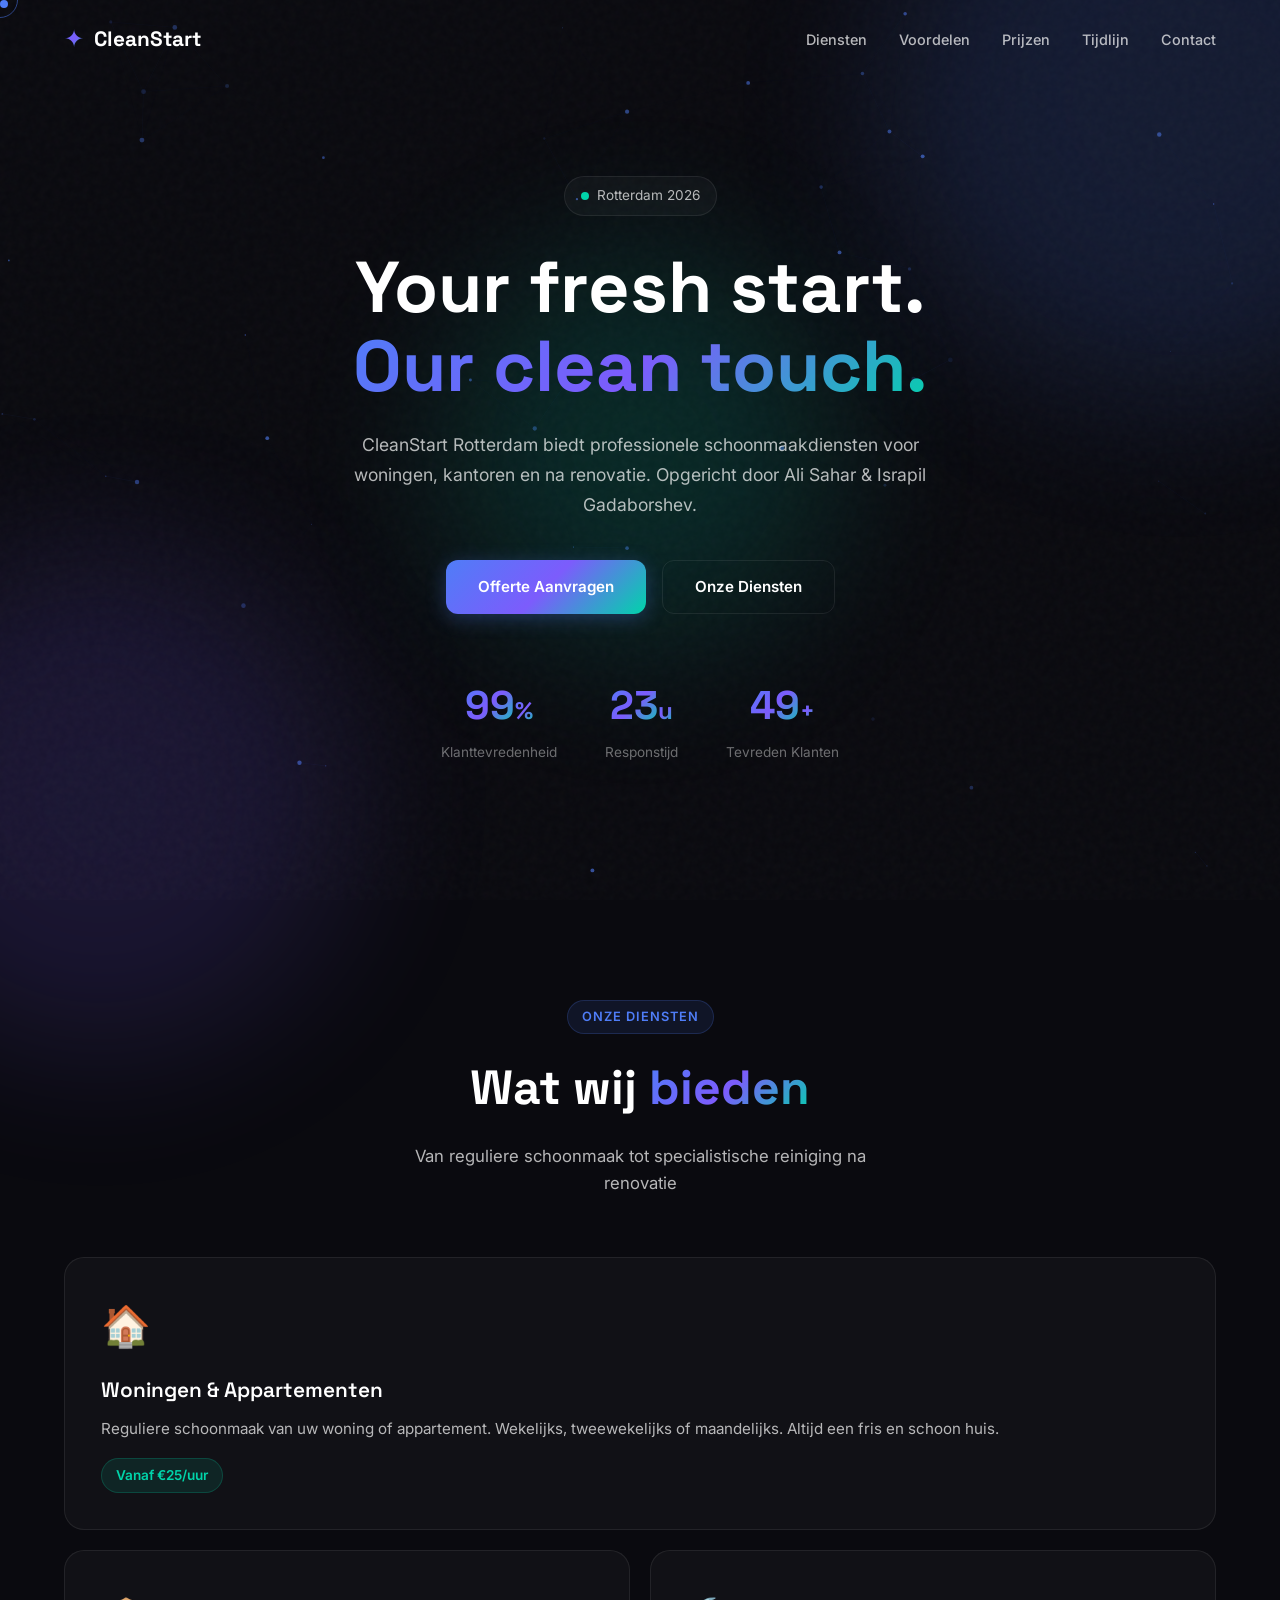
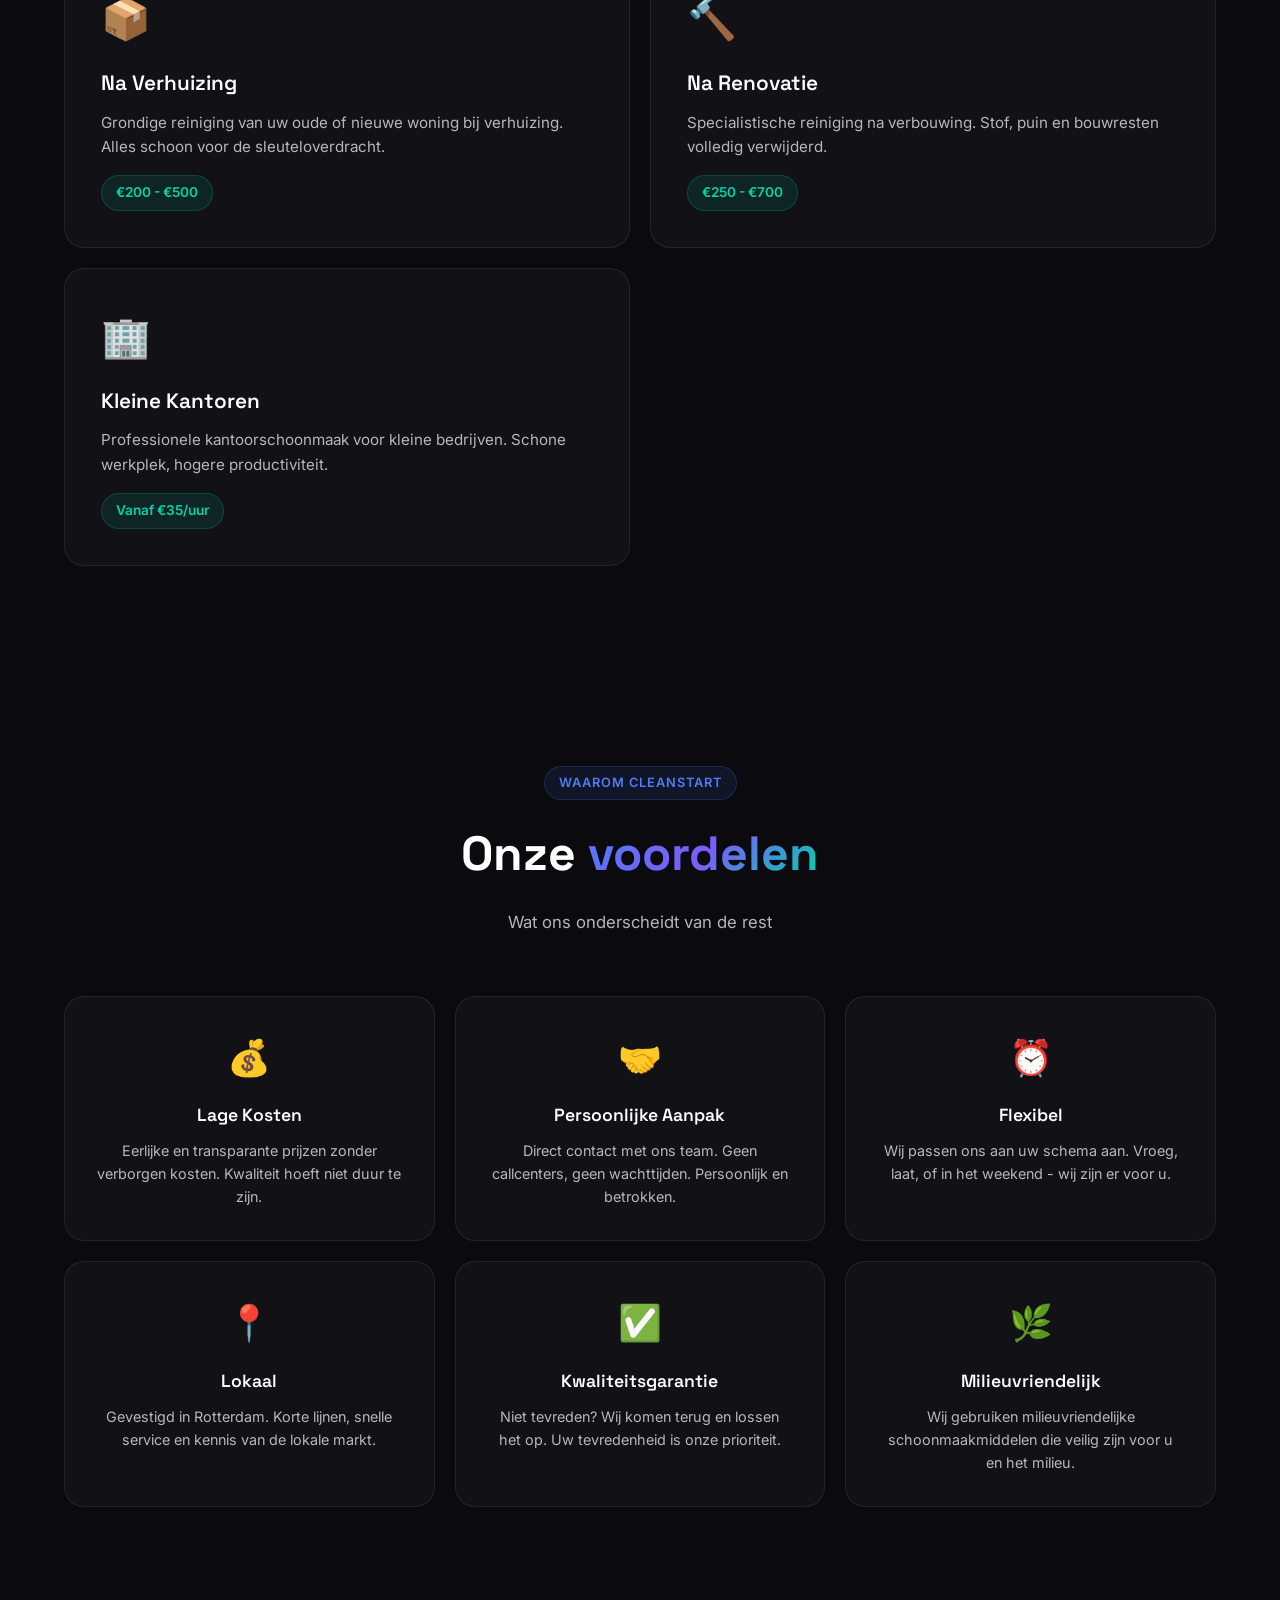
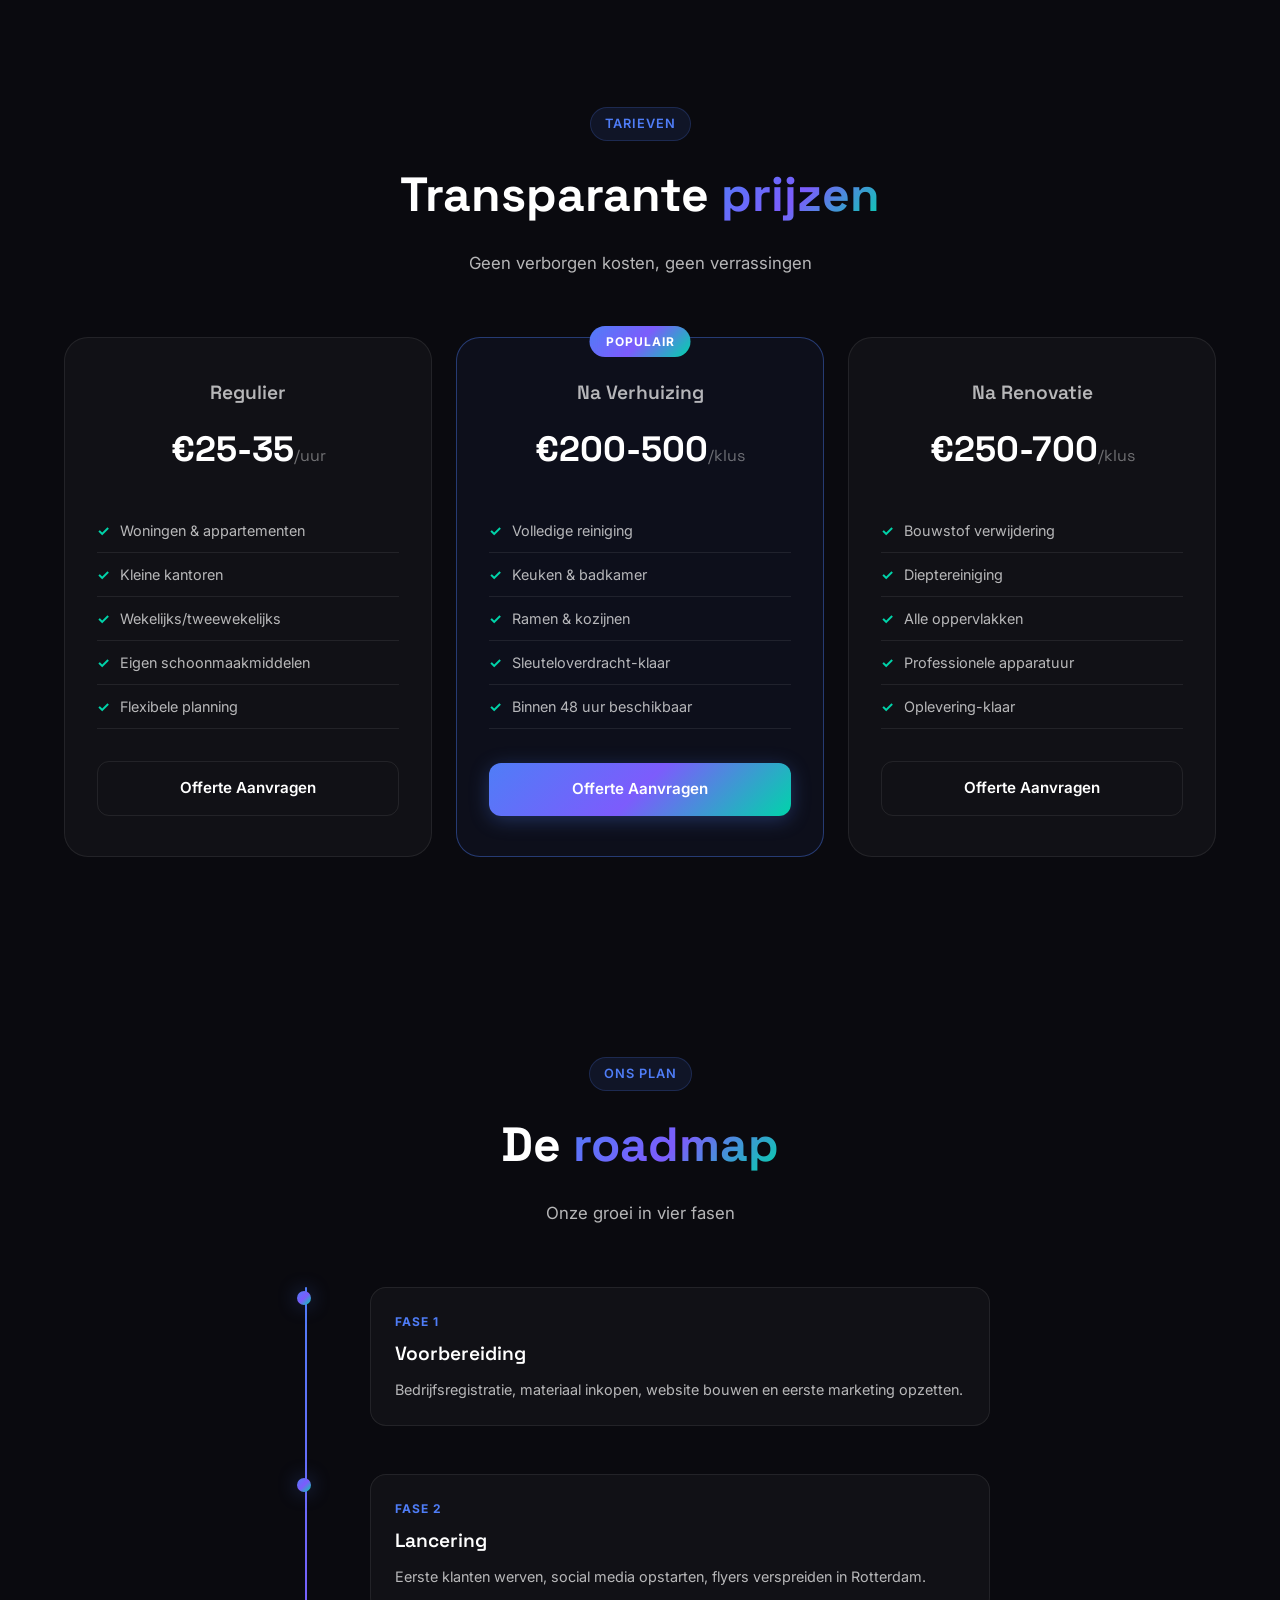
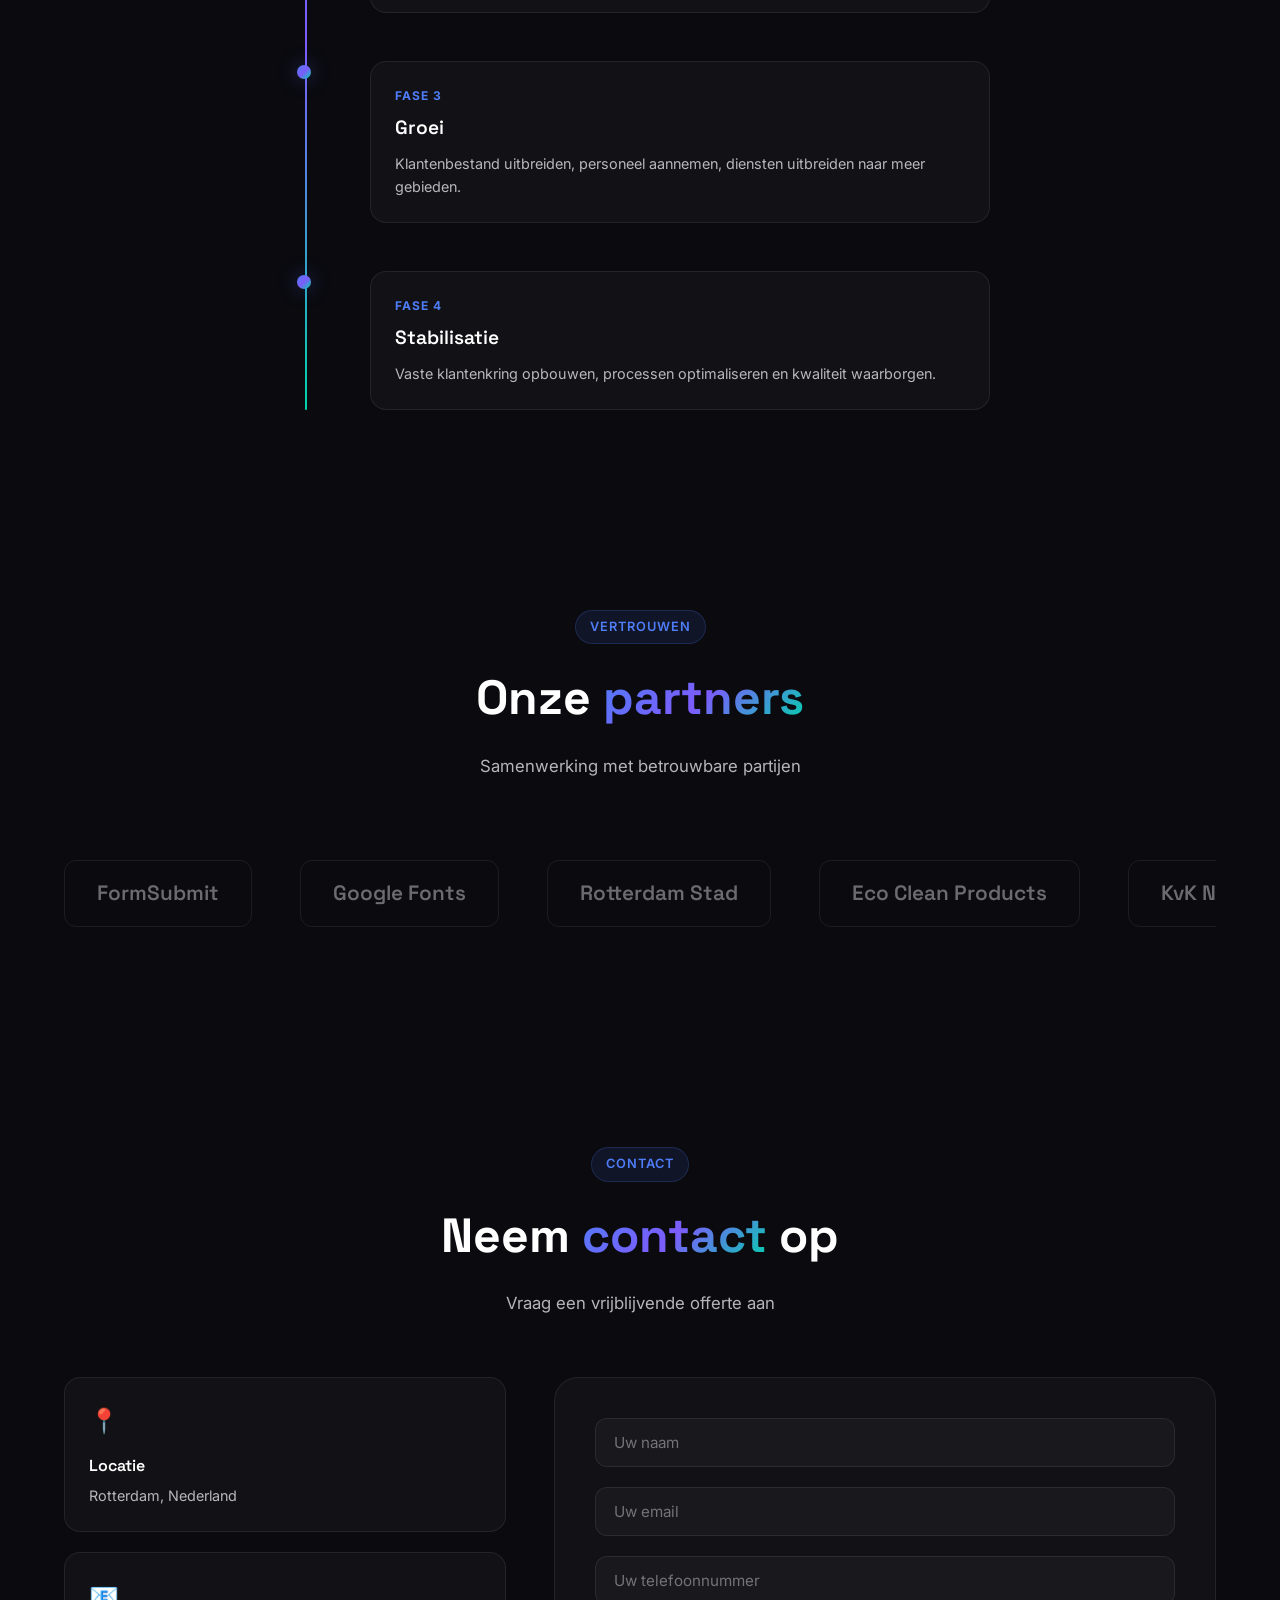
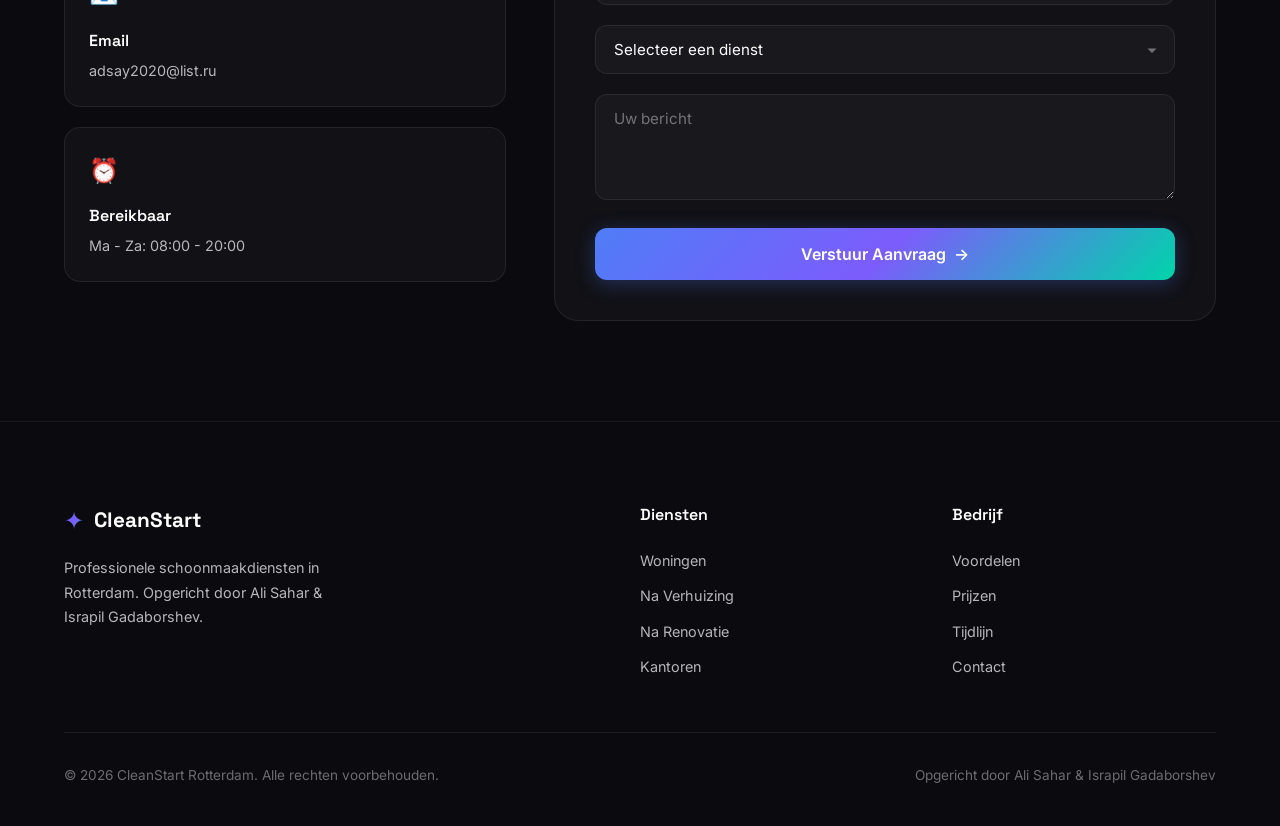
==== commit 3f75a2ab: "Complete ultra-premium CleanStart Rotterdam website - Full dark luxury aesthetic with glassmorphism " ====
--- a/index.html
+++ b/index.html
@@ -3,327 +3,270 @@
 <head>
     <meta charset="UTF-8">
     <meta name="viewport" content="width=device-width, initial-scale=1.0">
-    <title>CleanStart Rotterdam — Premium Schoonmaakdiensten</title>
-    <meta name="description" content="CleanStart Rotterdam — betaalbare, kwalitatieve en betrouwbare schoonmaakdiensten in Rotterdam.">
+    <title>CleanStart Rotterdam - Your Fresh Start. Our Clean Touch.</title>
+    <meta name="description" content="CleanStart Rotterdam - Professionele schoonmaakdiensten in Rotterdam. Woningen, na verhuizing, na renovatie en kleine kantoren.">
     <link rel="preconnect" href="https://fonts.googleapis.com">
     <link rel="preconnect" href="https://fonts.gstatic.com" crossorigin>
-    <link href="https://fonts.googleapis.com/css2?family=Inter:wght@300;400;500;600;700;800;900&family=Space+Grotesk:wght@300;400;500;600;700&display=swap" rel="stylesheet">
+    <link href="https://fonts.googleapis.com/css2?family=Inter:wght@300;400;500;600;700;800&family=Space+Grotesk:wght@400;500;600;700&display=swap" rel="stylesheet">
     <link rel="stylesheet" href="styles.css">
 </head>
 <body>
-    <!-- Loading Screen -->
+    <!-- Loader -->
     <div id="loader" class="loader">
         <div class="loader-content">
-            <div class="loader-logo">CS</div>
-            <div class="loader-bar"><div class="loader-progress"></div></div>
+            <div class="loader-logo">CleanStart</div>
+            <div class="loader-bar"><div class="loader-bar-fill"></div></div>
         </div>
     </div>
 
     <!-- Custom Cursor -->
     <div class="cursor" id="cursor"></div>
-    <div class="cursor-follower" id="cursorFollower"></div>
+    <div class="cursor-follower" id="cursor-follower"></div>
 
     <!-- Scroll Progress -->
-    <div class="scroll-progress" id="scrollProgress"></div>
+    <div class="scroll-progress" id="scroll-progress"></div>
+
+    <!-- Particle Canvas -->
+    <canvas id="particles"></canvas>
+
+    <!-- Noise Overlay -->
+    <div class="noise-overlay"></div>
+
+    <!-- Gradient Orbs -->
+    <div class="orb orb-1"></div>
+    <div class="orb orb-2"></div>
+    <div class="orb orb-3"></div>
 
     <!-- Navigation -->
     <nav class="nav" id="nav">
-        <div class="nav-inner">
+        <div class="nav-container">
             <a href="#" class="nav-logo">
-                <span class="logo-icon">CS</span>
+                <span class="logo-icon">✦</span>
                 <span class="logo-text">CleanStart</span>
             </a>
-            <div class="nav-links" id="navLinks">
+            <div class="nav-links" id="nav-links">
                 <a href="#diensten" class="nav-link">Diensten</a>
                 <a href="#voordelen" class="nav-link">Voordelen</a>
                 <a href="#prijzen" class="nav-link">Prijzen</a>
-                <a href="#plan" class="nav-link">Plan</a>
-                <a href="#contact" class="nav-link nav-link-cta">Contact</a>
-            </div>
-            <button class="nav-toggle" id="navToggle" aria-label="Menu">
+                <a href="#tijdlijn" class="nav-link">Tijdlijn</a>
+                <a href="#contact" class="nav-link">Contact</a>
+            </div>
+
+            <button class="nav-toggle" id="nav-toggle" aria-label="Menu">
                 <span></span><span></span><span></span>
             </button>
         </div>
     </nav>
 
-
     <!-- Hero Section -->
     <section class="hero" id="hero">
-        <div class="hero-bg">
-            <canvas id="heroCanvas"></canvas>
-            <div class="hero-gradient-orb hero-orb-1"></div>
-            <div class="hero-gradient-orb hero-orb-2"></div>
-            <div class="hero-gradient-orb hero-orb-3"></div>
-            <div class="hero-noise"></div>
-            <div class="hero-grid-lines"></div>
-        </div>
-        <div class="hero-content">
-            <div class="hero-badge" data-animate="fade-up" data-delay="0.5">
+        <div class="hero-content" data-animate>
+            <div class="hero-badge">
                 <span class="badge-dot"></span>
-                Rotterdam, 2026
-            </div>
-            <h1 class="hero-title" data-animate="fade-up" data-delay="0.7">
-                <span class="title-line">Your Fresh</span>
-                <span class="title-line title-accent">Start.</span>
-                <span class="title-line">Our Clean</span>
-                <span class="title-line title-accent">Touch.</span>
+                Rotterdam 2026
+            </div>
+            <h1 class="hero-title">
+                <span class="title-line">Your fresh start.</span>
+                <span class="title-line gradient-text">Our clean touch.</span>
             </h1>
-            <p class="hero-subtitle" data-animate="fade-up" data-delay="1.0">
-                Betaalbare, kwalitatieve en betrouwbare schoonmaakdiensten 
-                voor woningen, kantoren en meer in Rotterdam.
-            </p>
-            <div class="hero-cta" data-animate="fade-up" data-delay="1.2">
-                <a href="#contact" class="btn-primary magnetic-btn">
-                    <span class="btn-text">Offerte aanvragen</span>
-                    <span class="btn-icon">→</span>
-                    <div class="btn-glow"></div>
-                </a>
-                <a href="#diensten" class="btn-secondary magnetic-btn">
-                    <span class="btn-text">Ontdek meer</span>
-                </a>
-            </div>
-        </div>
-        <div class="hero-scroll-indicator" data-animate="fade-up" data-delay="1.5">
-            <div class="scroll-line"></div>
-            <span>Scroll</span>
-        </div>
-    </section>
-
+            <p class="hero-subtitle">CleanStart Rotterdam biedt professionele schoonmaakdiensten voor woningen, kantoren en na renovatie. Opgericht door Ali Sahar &amp; Israpil Gadaborshev.</p>
+            <div class="hero-buttons">
+                <a href="#contact" class="btn btn-primary magnetic">Offerte Aanvragen</a>
+                <a href="#diensten" class="btn btn-outline magnetic">Onze Diensten</a>
+            </div>
+            <div class="hero-stats">
+                <div class="hero-stat">
+                    <span class="stat-number" data-count="100">0</span><span class="stat-suffix">%</span>
+                    <span class="stat-label">Klanttevredenheid</span>
+                </div>
+                <div class="hero-stat">
+                    <span class="stat-number" data-count="24">0</span><span class="stat-suffix">u</span>
+                    <span class="stat-label">Responstijd</span>
+                </div>
+                <div class="hero-stat">
+                    <span class="stat-number" data-count="50">0</span><span class="stat-suffix">+</span>
+                    <span class="stat-label">Tevreden Klanten</span>
+                </div>
+            </div>
+        </div>
+    </section>
 
     <!-- Services Section -->
-    <section class="section section-services" id="diensten">
-        <div class="container">
-            <div class="section-header" data-animate="fade-up">
-                <span class="section-tag">Diensten</span>
-                <h2 class="section-title">Wat wij <span class="text-gradient">bieden</span></h2>
-                <p class="section-desc">Professionele schoonmaakdiensten op maat voor elke situatie</p>
-            </div>
-            <div class="bento-grid">
-                <div class="bento-card bento-large" data-animate="fade-up" data-delay="0.1">
-                    <div class="card-glow"></div>
-                    <div class="card-icon">🏠</div>
-                    <h3>Woningen & Appartementen</h3>
-                    <p>Volledige grote schoonmaak, inclusief keuken, badkamer, vloeren en ramen. Uw thuis verdient de beste zorg.</p>
-                    <div class="card-decoration"></div>
-                </div>
-                <div class="bento-card bento-medium" data-animate="fade-up" data-delay="0.2">
-                    <div class="card-glow"></div>
-                    <div class="card-icon">🚚</div>
-                    <h3>Na Verhuizing</h3>
-                    <p>Woningen snel en grondig klaarmaken voor nieuwe bewoners of verhuur.</p>
-                    <div class="card-decoration"></div>
-                </div>
-                <div class="bento-card bento-medium" data-animate="fade-up" data-delay="0.3">
-                    <div class="card-glow"></div>
-                    <div class="card-icon">🔧</div>
-                    <h3>Na Renovatie</h3>
-                    <p>Verwijderen van bouwstof en vuilresten, ruimte klaar voor gebruik.</p>
-                    <div class="card-decoration"></div>
-                </div>
-                <div class="bento-card bento-wide" data-animate="fade-up" data-delay="0.4">
-                    <div class="card-glow"></div>
-                    <div class="card-icon">🏢</div>
-                    <h3>Kleine Kantoren</h3>
-                    <p>Periodieke schoonmaak voor kleine ondernemingen en commerciële ruimtes. Wij zorgen voor een frisse werkomgeving.</p>
-                    <div class="card-decoration"></div>
-                </div>
-            </div>
-        </div>
-    </section>
-
-
-    <!-- Stats Section -->
-    <section class="section section-stats">
-        <div class="container">
-            <div class="stats-grid">
-                <div class="stat-card" data-animate="fade-up" data-delay="0.1">
-                    <div class="stat-number" data-count="100">0</div>
-                    <div class="stat-suffix">%</div>
-                    <div class="stat-label">Klanttevredenheid</div>
-                </div>
-                <div class="stat-card" data-animate="fade-up" data-delay="0.2">
-                    <div class="stat-number" data-count="24">0</div>
-                    <div class="stat-suffix">uur</div>
-                    <div class="stat-label">Gratis herreiniging</div>
-                </div>
-                <div class="stat-card" data-animate="fade-up" data-delay="0.3">
-                    <div class="stat-number" data-count="7">0</div>
-                    <div class="stat-suffix">/7</div>
-                    <div class="stat-label">Beschikbaarheid</div>
-                </div>
-                <div class="stat-card" data-animate="fade-up" data-delay="0.4">
-                    <div class="stat-number" data-count="2">0</div>
-                    <div class="stat-suffix">partners</div>
-                    <div class="stat-label">Persoonlijke aanpak</div>
+    <section class="section services" id="diensten">
+        <div class="container">
+            <div class="section-header" data-animate>
+                <span class="section-tag">Onze Diensten</span>
+                <h2 class="section-title">Wat wij <span class="gradient-text">bieden</span></h2>
+                <p class="section-desc">Van reguliere schoonmaak tot specialistische reiniging na renovatie</p>
+            </div>
+            <div class="bento-grid" data-animate>
+                <div class="bento-card bento-large">
+                    <div class="bento-icon">🏠</div>
+                    <h3 class="bento-title">Woningen & Appartementen</h3>
+                    <p class="bento-desc">Reguliere schoonmaak van uw woning of appartement. Wekelijks, tweewekelijks of maandelijks. Altijd een fris en schoon huis.</p>
+                    <div class="bento-price">Vanaf €25/uur</div>
+                </div>
+                <div class="bento-card">
+                    <div class="bento-icon">📦</div>
+                    <h3 class="bento-title">Na Verhuizing</h3>
+                    <p class="bento-desc">Grondige reiniging van uw oude of nieuwe woning bij verhuizing. Alles schoon voor de sleuteloverdracht.</p>
+                    <div class="bento-price">€200 - €500</div>
+                </div>
+                <div class="bento-card">
+                    <div class="bento-icon">🔨</div>
+                    <h3 class="bento-title">Na Renovatie</h3>
+                    <p class="bento-desc">Specialistische reiniging na verbouwing. Stof, puin en bouwresten volledig verwijderd.</p>
+                    <div class="bento-price">€250 - €700</div>
+                </div>
+                <div class="bento-card">
+                    <div class="bento-icon">🏢</div>
+                    <h3 class="bento-title">Kleine Kantoren</h3>
+                    <p class="bento-desc">Professionele kantoorschoonmaak voor kleine bedrijven. Schone werkplek, hogere productiviteit.</p>
+                    <div class="bento-price">Vanaf €35/uur</div>
                 </div>
             </div>
         </div>
     </section>
 
     <!-- Advantages Section -->
-    <section class="section section-advantages" id="voordelen">
-        <div class="container">
-            <div class="section-header" data-animate="fade-up">
-                <span class="section-tag">Voordelen</span>
-                <h2 class="section-title">Waarom <span class="text-gradient">CleanStart?</span></h2>
-                <p class="section-desc">Ontdek wat ons onderscheidt van de rest</p>
-            </div>
-            <div class="advantages-grid">
-                <div class="advantage-card" data-animate="fade-up" data-delay="0.1">
-                    <div class="adv-number">01</div>
-                    <h4>Lage opstartkosten</h4>
-                    <p>Minimale investeringen nodig — wij houden de kosten laag zodat u profiteert.</p>
-                </div>
-                <div class="advantage-card" data-animate="fade-up" data-delay="0.15">
-                    <div class="adv-number">02</div>
-                    <h4>Persoonlijke aanpak</h4>
-                    <p>Direct contact, geen tussenpersonen of callcenters. Wij kennen u bij naam.</p>
-                </div>
-                <div class="advantage-card" data-animate="fade-up" data-delay="0.2">
-                    <div class="adv-number">03</div>
-                    <h4>Flexibele beschikbaarheid</h4>
-                    <p>Avonden, weekenden — wanneer het u past. Wij passen ons aan.</p>
-                </div>
-                <div class="advantage-card" data-animate="fade-up" data-delay="0.25">
-                    <div class="adv-number">04</div>
-                    <h4>Lokale focus</h4>
-                    <p>Specifieke kennis van Rotterdam en buurtgerichte dienstverlening.</p>
-                </div>
-                <div class="advantage-card" data-animate="fade-up" data-delay="0.3">
-                    <div class="adv-number">05</div>
-                    <h4>Kwaliteitsgarantie</h4>
-                    <p>Niet tevreden? Gratis herreiniging binnen 24 uur. Zonder discussie.</p>
-                </div>
-                <div class="advantage-card" data-animate="fade-up" data-delay="0.35">
-                    <div class="adv-number">06</div>
-                    <h4>Milieuvriendelijk</h4>
-                    <p>Ecologische schoonmaakmiddelen — goed voor uw huis én de planeet.</p>
-                </div>
-            </div>
-        </div>
-    </section>
-
+    <section class="section advantages" id="voordelen">
+        <div class="container">
+            <div class="section-header" data-animate>
+                <span class="section-tag">Waarom CleanStart</span>
+                <h2 class="section-title">Onze <span class="gradient-text">voordelen</span></h2>
+                <p class="section-desc">Wat ons onderscheidt van de rest</p>
+            </div>
+            <div class="advantages-grid" data-animate>
+                <div class="advantage-card">
+                    <div class="advantage-icon">💰</div>
+                    <h3>Lage Kosten</h3>
+                    <p>Eerlijke en transparante prijzen zonder verborgen kosten. Kwaliteit hoeft niet duur te zijn.</p>
+                </div>
+                <div class="advantage-card">
+                    <div class="advantage-icon">🤝</div>
+                    <h3>Persoonlijke Aanpak</h3>
+                    <p>Direct contact met ons team. Geen callcenters, geen wachttijden. Persoonlijk en betrokken.</p>
+                </div>
+                <div class="advantage-card">
+                    <div class="advantage-icon">⏰</div>
+                    <h3>Flexibel</h3>
+                    <p>Wij passen ons aan uw schema aan. Vroeg, laat, of in het weekend - wij zijn er voor u.</p>
+                </div>
+                <div class="advantage-card">
+                    <div class="advantage-icon">📍</div>
+                    <h3>Lokaal</h3>
+                    <p>Gevestigd in Rotterdam. Korte lijnen, snelle service en kennis van de lokale markt.</p>
+                </div>
+                <div class="advantage-card">
+                    <div class="advantage-icon">✅</div>
+                    <h3>Kwaliteitsgarantie</h3>
+                    <p>Niet tevreden? Wij komen terug en lossen het op. Uw tevredenheid is onze prioriteit.</p>
+                </div>
+                <div class="advantage-card">
+                    <div class="advantage-icon">🌿</div>
+                    <h3>Milieuvriendelijk</h3>
+                    <p>Wij gebruiken milieuvriendelijke schoonmaakmiddelen die veilig zijn voor u en het milieu.</p>
+                </div>
+            </div>
+        </div>
+    </section>
 
     <!-- Pricing Section -->
-    <section class="section section-pricing" id="prijzen">
-        <div class="container">
-            <div class="section-header" data-animate="fade-up">
-                <span class="section-tag">Prijzen</span>
-                <h2 class="section-title">Transparante <span class="text-gradient">tarieven</span></h2>
-                <p class="section-desc">Eerlijke prijzen zonder verborgen kosten</p>
-            </div>
-            <div class="pricing-grid">
-                <div class="pricing-card" data-animate="fade-up" data-delay="0.1">
-                    <div class="pricing-card-inner">
-                        <div class="pricing-header">
-                            <span class="pricing-type">Basis</span>
-                            <h3>Uurtarief</h3>
-                        </div>
-                        <div class="pricing-amount">
-                            <span class="currency">€</span>
-                            <span class="price">25</span>
-                            <span class="price-range">– €35</span>
-                        </div>
-                        <p class="pricing-desc">Per uur, afhankelijk van type schoonmaak en omvang van het werk.</p>
-                        <ul class="pricing-features">
-                            <li>Flexibele planning</li>
-                            <li>Alle ruimtes</li>
-                            <li>Eigen materialen</li>
-                        </ul>
-                        <a href="#contact" class="pricing-btn magnetic-btn">Aanvragen</a>
-                    </div>
-                </div>
-                <div class="pricing-card pricing-featured" data-animate="fade-up" data-delay="0.2">
+    <section class="section pricing" id="prijzen">
+        <div class="container">
+            <div class="section-header" data-animate>
+                <span class="section-tag">Tarieven</span>
+                <h2 class="section-title">Transparante <span class="gradient-text">prijzen</span></h2>
+                <p class="section-desc">Geen verborgen kosten, geen verrassingen</p>
+            </div>
+            <div class="pricing-grid" data-animate>
+                <div class="pricing-card">
+                    <div class="pricing-header">
+                        <h3>Regulier</h3>
+                        <div class="pricing-amount">€25-35<span>/uur</span></div>
+                    </div>
+                    <ul class="pricing-features">
+                        <li>Woningen & appartementen</li>
+                        <li>Kleine kantoren</li>
+                        <li>Wekelijks/tweewekelijks</li>
+                        <li>Eigen schoonmaakmiddelen</li>
+                        <li>Flexibele planning</li>
+                    </ul>
+                    <a href="#contact" class="btn btn-outline pricing-btn magnetic">Offerte Aanvragen</a>
+                </div>
+                <div class="pricing-card pricing-featured">
                     <div class="pricing-badge">Populair</div>
-                    <div class="pricing-card-inner">
-                        <div class="pricing-header">
-                            <span class="pricing-type">Complete</span>
-                            <h3>Na Verhuizing</h3>
-                        </div>
-                        <div class="pricing-amount">
-                            <span class="currency">€</span>
-                            <span class="price">200</span>
-                            <span class="price-range">– €500</span>
-                        </div>
-                        <p class="pricing-desc">Volledige schoonmaak inclusief keuken, badkamer en alle ruimtes.</p>
-                        <ul class="pricing-features">
-                            <li>Alles inclusief</li>
-                            <li>Snelle oplevering</li>
-                            <li>Kwaliteitsgarantie</li>
-                            <li>Gratis herreiniging</li>
-                        </ul>
-                        <a href="#contact" class="pricing-btn pricing-btn-primary magnetic-btn">Aanvragen</a>
-                    </div>
-                </div>
-                <div class="pricing-card" data-animate="fade-up" data-delay="0.3">
-                    <div class="pricing-card-inner">
-                        <div class="pricing-header">
-                            <span class="pricing-type">Premium</span>
-                            <h3>Na Renovatie</h3>
-                        </div>
-                        <div class="pricing-amount">
-                            <span class="currency">€</span>
-                            <span class="price">250</span>
-                            <span class="price-range">– €700</span>
-                        </div>
-                        <p class="pricing-desc">Grondige reiniging na verbouwing, inclusief bouwstof en puinverwijdering.</p>
-                        <ul class="pricing-features">
-                            <li>Bouwstof verwijdering</li>
-                            <li>Dieptereiniging</li>
-                            <li>Professionele uitrusting</li>
-                        </ul>
-                        <a href="#contact" class="pricing-btn magnetic-btn">Aanvragen</a>
-                    </div>
-                </div>
-            </div>
-        </div>
-    </section>
-
-
-    <!-- Timeline / Plan Section -->
-    <section class="section section-timeline" id="plan">
-        <div class="container">
-            <div class="section-header" data-animate="fade-up">
-                <span class="section-tag">Roadmap</span>
-                <h2 class="section-title">Ons <span class="text-gradient">groeiplan</span></h2>
-                <p class="section-desc">Van startup naar een gevestigde onderneming</p>
-            </div>
-            <div class="timeline">
-                <div class="timeline-line" id="timelineLine"></div>
-                <div class="timeline-item" data-animate="fade-up" data-delay="0.1">
+                    <div class="pricing-header">
+                        <h3>Na Verhuizing</h3>
+                        <div class="pricing-amount">€200-500<span>/klus</span></div>
+                    </div>
+                    <ul class="pricing-features">
+                        <li>Volledige reiniging</li>
+                        <li>Keuken & badkamer</li>
+                        <li>Ramen & kozijnen</li>
+                        <li>Sleuteloverdracht-klaar</li>
+                        <li>Binnen 48 uur beschikbaar</li>
+                    </ul>
+                    <a href="#contact" class="btn btn-primary pricing-btn magnetic">Offerte Aanvragen</a>
+                </div>
+                <div class="pricing-card">
+                    <div class="pricing-header">
+                        <h3>Na Renovatie</h3>
+                        <div class="pricing-amount">€250-700<span>/klus</span></div>
+                    </div>
+                    <ul class="pricing-features">
+                        <li>Bouwstof verwijdering</li>
+                        <li>Dieptereiniging</li>
+                        <li>Alle oppervlakken</li>
+                        <li>Professionele apparatuur</li>
+                        <li>Oplevering-klaar</li>
+                    </ul>
+                    <a href="#contact" class="btn btn-outline pricing-btn magnetic">Offerte Aanvragen</a>
+                </div>
+            </div>
+        </div>
+    </section>
+
+    <!-- Timeline Section -->
+    <section class="section timeline" id="tijdlijn">
+        <div class="container">
+            <div class="section-header" data-animate>
+                <span class="section-tag">Ons Plan</span>
+                <h2 class="section-title">De <span class="gradient-text">roadmap</span></h2>
+                <p class="section-desc">Onze groei in vier fasen</p>
+            </div>
+            <div class="timeline-container" data-animate>
+                <div class="timeline-line"></div>
+                <div class="timeline-item">
                     <div class="timeline-dot"></div>
-                    <div class="timeline-card">
+                    <div class="timeline-content">
                         <span class="timeline-phase">Fase 1</span>
-                        <h4>Voorbereiding</h4>
-                        <span class="timeline-period">Maand 1</span>
-                        <p>KvK-inschrijving, verzekeringen, basisuitrusting, website en social media opzetten.</p>
-                    </div>
-                </div>
-                <div class="timeline-item" data-animate="fade-up" data-delay="0.2">
+                        <h3>Voorbereiding</h3>
+                        <p>Bedrijfsregistratie, materiaal inkopen, website bouwen en eerste marketing opzetten.</p>
+                    </div>
+                </div>
+                <div class="timeline-item">
                     <div class="timeline-dot"></div>
-                    <div class="timeline-card">
+                    <div class="timeline-content">
                         <span class="timeline-phase">Fase 2</span>
-                        <h4>Lancering</h4>
-                        <span class="timeline-period">Maand 2–3</span>
-                        <p>Eerste klanten werven via netwerk, flyers en social media. Focus op kwaliteit.</p>
-                    </div>
-                </div>
-                <div class="timeline-item" data-animate="fade-up" data-delay="0.3">
+                        <h3>Lancering</h3>
+                        <p>Eerste klanten werven, social media opstarten, flyers verspreiden in Rotterdam.</p>
+                    </div>
+                </div>
+                <div class="timeline-item">
                     <div class="timeline-dot"></div>
-                    <div class="timeline-card">
+                    <div class="timeline-content">
                         <span class="timeline-phase">Fase 3</span>
-                        <h4>Groei</h4>
-                        <span class="timeline-period">Maand 4–6</span>
-                        <p>Klantenbestand uitbreiden, samenwerkingen met makelaars en verhuurders.</p>
-                    </div>
-                </div>
-                <div class="timeline-item" data-animate="fade-up" data-delay="0.4">
+                        <h3>Groei</h3>
+                        <p>Klantenbestand uitbreiden, personeel aannemen, diensten uitbreiden naar meer gebieden.</p>
+                    </div>
+                </div>
+                <div class="timeline-item">
                     <div class="timeline-dot"></div>
-                    <div class="timeline-card">
+                    <div class="timeline-content">
                         <span class="timeline-phase">Fase 4</span>
-                        <h4>Stabilisatie</h4>
-                        <span class="timeline-period">Maand 7–12</span>
-                        <p>Vaste klantenkring, eerste medewerker, processen optimaliseren.</p>
+                        <h3>Stabilisatie</h3>
+                        <p>Vaste klantenkring opbouwen, processen optimaliseren en kwaliteit waarborgen.</p>
                     </div>
                 </div>
             </div>
@@ -331,95 +274,85 @@
     </section>
 
     <!-- Partners Section -->
-    <section class="section section-partners">
-        <div class="container">
-            <div class="section-header" data-animate="fade-up">
-                <span class="section-tag">Team</span>
-                <h2 class="section-title">De <span class="text-gradient">oprichters</span></h2>
-                <p class="section-desc">Twee partners, één visie: uw tevredenheid</p>
-            </div>
-            <div class="partners-grid">
-                <div class="partner-card" data-animate="fade-up" data-delay="0.1">
-                    <div class="partner-avatar-wrap">
-                        <div class="partner-avatar">AS</div>
-                        <div class="partner-ring"></div>
-                    </div>
-                    <h3>Ali Sahar</h3>
-                    <span class="partner-role">Commercieel & Marketing</span>
-                    <p>Verantwoordelijk voor klantrelaties, marketing en commerciële ontwikkeling. Professionele en persoonlijke benadering van elke klant.</p>
-                </div>
-                <div class="partner-card" data-animate="fade-up" data-delay="0.2">
-                    <div class="partner-avatar-wrap">
-                        <div class="partner-avatar">IG</div>
-                        <div class="partner-ring"></div>
-                    </div>
-                    <h3>Israpil Gadaborshev</h3>
-                    <span class="partner-role">Operationeel & Uitvoering</span>
-                    <p>Verantwoordelijk voor planning en uitvoering. Praktische ervaring in de schoonmaakbranche, zorgt voor kwaliteit en efficiëntie.</p>
-                </div>
-            </div>
-        </div>
-    </section>
-
+    <section class="section partners" id="partners">
+        <div class="container">
+            <div class="section-header" data-animate>
+                <span class="section-tag">Vertrouwen</span>
+                <h2 class="section-title">Onze <span class="gradient-text">partners</span></h2>
+                <p class="section-desc">Samenwerking met betrouwbare partijen</p>
+            </div>
+            <div class="partners-marquee" data-animate>
+                <div class="marquee-track">
+                    <div class="partner-item">FormSubmit</div>
+                    <div class="partner-item">Google Fonts</div>
+                    <div class="partner-item">Rotterdam Stad</div>
+                    <div class="partner-item">Eco Clean Products</div>
+                    <div class="partner-item">KvK Nederland</div>
+                    <div class="partner-item">FormSubmit</div>
+                    <div class="partner-item">Google Fonts</div>
+                    <div class="partner-item">Rotterdam Stad</div>
+                    <div class="partner-item">Eco Clean Products</div>
+                    <div class="partner-item">KvK Nederland</div>
+                </div>
+            </div>
+        </div>
+    </section>
 
     <!-- Contact Section -->
-    <section class="section section-contact" id="contact">
-        <div class="container">
-            <div class="contact-wrapper">
-                <div class="contact-info" data-animate="fade-up">
-                    <span class="section-tag">Contact</span>
-                    <h2 class="section-title">Laten we <span class="text-gradient">beginnen</span></h2>
-                    <p class="contact-desc">Neem contact met ons op voor een vrijblijvende offerte. Wij reageren binnen 24 uur.</p>
-                    <div class="contact-details">
-                        <div class="contact-item">
-                            <span class="contact-icon">📍</span>
-                            <span>Rotterdam, Nederland</span>
-                        </div>
-                        <div class="contact-item">
-                            <span class="contact-icon">📱</span>
-                            <span>WhatsApp Business beschikbaar</span>
-                        </div>
-                        <div class="contact-item">
-                            <span class="contact-icon">⚡</span>
-                            <span>Reactie binnen 24 uur</span>
-                        </div>
-                    </div>
-                </div>
-                <form class="contact-form" data-animate="fade-up" data-delay="0.2" action="https://formsubmit.co/adsay2020@list.ru" method="POST">
-                    <input type="hidden" name="_subject" value="Nieuwe aanvraag via CleanStart Rotterdam website">
+    <section class="section contact" id="contact">
+        <div class="container">
+            <div class="section-header" data-animate>
+                <span class="section-tag">Contact</span>
+                <h2 class="section-title">Neem <span class="gradient-text">contact</span> op</h2>
+                <p class="section-desc">Vraag een vrijblijvende offerte aan</p>
+            </div>
+            <div class="contact-grid" data-animate>
+                <div class="contact-info">
+                    <div class="contact-info-card">
+                        <div class="contact-icon">📍</div>
+                        <h4>Locatie</h4>
+                        <p>Rotterdam, Nederland</p>
+                    </div>
+                    <div class="contact-info-card">
+                        <div class="contact-icon">📧</div>
+                        <h4>Email</h4>
+                        <p>adsay2020@list.ru</p>
+                    </div>
+                    <div class="contact-info-card">
+                        <div class="contact-icon">⏰</div>
+                        <h4>Bereikbaar</h4>
+                        <p>Ma - Za: 08:00 - 20:00</p>
+                    </div>
+                </div>
+
+                <form class="contact-form" action="https://formsubmit.co/adsay2020@list.ru" method="POST">
+                    <input type="hidden" name="_subject" value="Nieuwe aanvraag via CleanStart website">
                     <input type="hidden" name="_captcha" value="false">
-                    <div class="form-row">
-                        <div class="form-group">
-                            <label for="naam">Naam</label>
-                            <input type="text" id="naam" name="naam" required placeholder="Uw naam">
-                        </div>
-                        <div class="form-group">
-                            <label for="telefoon">Telefoon</label>
-                            <input type="tel" id="telefoon" name="telefoon" required placeholder="+31 6 ...">
-                        </div>
-                    </div>
-                    <div class="form-group">
-                        <label for="email">E-mail</label>
-                        <input type="email" id="email" name="email" required placeholder="uw@email.nl">
-                    </div>
-                    <div class="form-group">
-                        <label for="dienst">Type schoonmaak</label>
-                        <select id="dienst" name="dienst">
-                            <option value="">Kies een dienst</option>
-                            <option value="Woningen & Appartementen">Woningen & Appartementen</option>
-                            <option value="Na Verhuizing & Huurders">Na Verhuizing & Huurders</option>
-                            <option value="Na Renovatie">Na Renovatie</option>
-                            <option value="Kleine Kantoren">Kleine Kantoren</option>
+                    <input type="hidden" name="_next" value="#">
+                    <div class="form-group">
+                        <input type="text" name="naam" placeholder="Uw naam" required class="form-input">
+                    </div>
+                    <div class="form-group">
+                        <input type="email" name="email" placeholder="Uw email" required class="form-input">
+                    </div>
+                    <div class="form-group">
+                        <input type="tel" name="telefoon" placeholder="Uw telefoonnummer" class="form-input">
+                    </div>
+                    <div class="form-group">
+                        <select name="dienst" class="form-input" required>
+                            <option value="" disabled selected>Selecteer een dienst</option>
+                            <option value="woningen">Woningen & Appartementen</option>
+                            <option value="verhuizing">Na Verhuizing</option>
+                            <option value="renovatie">Na Renovatie</option>
+                            <option value="kantoor">Kleine Kantoren</option>
                         </select>
                     </div>
                     <div class="form-group">
-                        <label for="bericht">Bericht</label>
-                        <textarea id="bericht" name="bericht" rows="4" placeholder="Vertel ons over uw wensen..."></textarea>
-                    </div>
-                    <button type="submit" class="btn-primary magnetic-btn form-submit-btn">
-                        <span class="btn-text">Versturen</span>
-                        <span class="btn-icon">→</span>
-                        <div class="btn-glow"></div>
+                        <textarea name="bericht" placeholder="Uw bericht" rows="4" class="form-input"></textarea>
+                    </div>
+                    <button type="submit" class="btn btn-primary form-btn magnetic">
+                        Verstuur Aanvraag
+                        <span class="btn-arrow">→</span>
                     </button>
                 </form>
             </div>
@@ -428,39 +361,33 @@
 
     <!-- Footer -->
     <footer class="footer">
-        <div class="footer-glow"></div>
-        <div class="container">
-            <div class="footer-top">
+        <div class="container">
+            <div class="footer-grid">
                 <div class="footer-brand">
-                    <span class="logo-icon">CS</span>
-                    <span class="logo-text">CleanStart Rotterdam</span>
-                </div>
-                <p class="footer-tagline">Your fresh start. Our clean touch.</p>
-            </div>
-            <div class="footer-grid">
-                <div class="footer-col">
+                    <a href="#" class="nav-logo">
+                        <span class="logo-icon">✦</span>
+                        <span class="logo-text">CleanStart</span>
+                    </a>
+                    <p class="footer-desc">Professionele schoonmaakdiensten in Rotterdam. Opgericht door Ali Sahar & Israpil Gadaborshev.</p>
+                </div>
+                <div class="footer-links">
                     <h4>Diensten</h4>
                     <a href="#diensten">Woningen</a>
                     <a href="#diensten">Na Verhuizing</a>
                     <a href="#diensten">Na Renovatie</a>
                     <a href="#diensten">Kantoren</a>
                 </div>
-                <div class="footer-col">
+                <div class="footer-links">
                     <h4>Bedrijf</h4>
                     <a href="#voordelen">Voordelen</a>
-                    <a href="#plan">Ons Plan</a>
                     <a href="#prijzen">Prijzen</a>
+                    <a href="#tijdlijn">Tijdlijn</a>
                     <a href="#contact">Contact</a>
                 </div>
-                <div class="footer-col">
-                    <h4>Contact</h4>
-                    <a href="#contact">Offerte aanvragen</a>
-                    <a href="#">WhatsApp Business</a>
-                    <span class="footer-founders">Ali Sahar & Israpil Gadaborshev</span>
-                </div>
             </div>
             <div class="footer-bottom">
-                <p>© 2026 CleanStart Rotterdam. Alle rechten voorbehouden.</p>
+                <p>&copy; 2026 CleanStart Rotterdam. Alle rechten voorbehouden.</p>
+                <p>Opgericht door Ali Sahar & Israpil Gadaborshev</p>
             </div>
         </div>
     </footer>
--- a/styles.css
+++ b/styles.css
@@ -1,89 +1,83 @@
-/* ═══════════════════════════════════════════════════════════════
-   CleanStart Rotterdam — Ultra Premium Website
-   Award-winning level design system
-   ═══════════════════════════════════════════════════════════════ */
-
-/* === DESIGN TOKENS === */
-:root {
-    --color-bg: #0a0a0f;
-    --color-bg-elevated: #12121a;
-    --color-bg-card: #16161f;
-    --color-surface: #1a1a25;
-    --color-border: rgba(255, 255, 255, 0.06);
-    --color-border-hover: rgba(255, 255, 255, 0.12);
-    --color-text: #f0f0f5;
-    --color-text-secondary: #8888a0;
-    --color-text-muted: #55556a;
-    --color-accent: #4f7df7;
-    --color-accent-2: #7c5cfc;
-    --color-accent-3: #00d4aa;
-    --color-glow: rgba(79, 125, 247, 0.15);
-    --color-glow-strong: rgba(79, 125, 247, 0.3);
-    --gradient-primary: linear-gradient(135deg, #4f7df7 0%, #7c5cfc 50%, #00d4aa 100%);
-    --gradient-text: linear-gradient(135deg, #4f7df7 0%, #7c5cfc 100%);
-    --gradient-card: linear-gradient(135deg, rgba(79, 125, 247, 0.05) 0%, rgba(124, 92, 252, 0.03) 100%);
-    --font-display: 'Space Grotesk', -apple-system, sans-serif;
-    --font-body: 'Inter', -apple-system, sans-serif;
-    --ease-out-expo: cubic-bezier(0.16, 1, 0.3, 1);
-    --ease-out-quart: cubic-bezier(0.25, 1, 0.5, 1);
-    --ease-spring: cubic-bezier(0.34, 1.56, 0.64, 1);
-    --radius-sm: 8px;
-    --radius-md: 12px;
-    --radius-lg: 20px;
-    --radius-xl: 28px;
-}
-
-/* === RESET & BASE === */
+/* ==========================================
+   CleanStart Rotterdam - Ultra Premium CSS
+   ========================================== */
+
+/* Reset & Base */
 *, *::before, *::after {
     margin: 0;
     padding: 0;
     box-sizing: border-box;
 }
 
+:root {
+    --bg-primary: #0a0a0f;
+    --bg-secondary: #12121a;
+    --bg-card: rgba(255, 255, 255, 0.03);
+    --border-color: rgba(255, 255, 255, 0.08);
+    --text-primary: #ffffff;
+    --text-secondary: rgba(255, 255, 255, 0.7);
+    --text-muted: rgba(255, 255, 255, 0.4);
+    --blue: #4f7df7;
+    --purple: #7c5cfc;
+    --teal: #00d4aa;
+    --gradient: linear-gradient(135deg, #4f7df7, #7c5cfc, #00d4aa);
+    --font-primary: 'Inter', sans-serif;
+    --font-display: 'Space Grotesk', sans-serif;
+}
+
 html {
     scroll-behavior: smooth;
     font-size: 16px;
+}
+
+body {
+    font-family: var(--font-primary);
+    background: var(--bg-primary);
+    color: var(--text-primary);
+    line-height: 1.6;
+    overflow-x: hidden;
     -webkit-font-smoothing: antialiased;
     -moz-osx-font-smoothing: grayscale;
 }
-
-body {
-    font-family: var(--font-body);
-    background: var(--color-bg);
-    color: var(--color-text);
-    line-height: 1.6;
-    overflow-x: hidden;
-    cursor: none;
-}
-
-@media (max-width: 768px) {
-    body { cursor: auto; }
-}
-
 
 .container {
     max-width: 1200px;
     margin: 0 auto;
-    padding: 0 clamp(20px, 5vw, 60px);
-}
-
-a {
-    color: inherit;
-    text-decoration: none;
-}
-
-img { max-width: 100%; }
-
-/* === LOADER === */
+    padding: 0 24px;
+}
+
+/* Gradient Text */
+.gradient-text {
+    background: var(--gradient);
+    -webkit-background-clip: text;
+    -webkit-text-fill-color: transparent;
+    background-clip: text;
+}
+
+/* ==========================================
+   Loader
+   ========================================== */
 .loader {
     position: fixed;
-    inset: 0;
-    z-index: 10000;
-    background: var(--color-bg);
+    top: 0;
+    left: 0;
+    width: 100%;
+    height: 100%;
+    background: var(--bg-primary);
     display: flex;
     align-items: center;
     justify-content: center;
-    transition: opacity 0.8s var(--ease-out-expo), visibility 0.8s;
+    z-index: 10000;
+    transition: opacity 0.6s ease, visibility 0.6s ease;
+    animation: loaderAutoHide 0s 3s forwards;
+}
+
+@keyframes loaderAutoHide {
+    to {
+        opacity: 0;
+        visibility: hidden;
+        pointer-events: none;
+    }
 }
 
 .loader.hidden {
@@ -98,112 +92,202 @@
 
 .loader-logo {
     font-family: var(--font-display);
-    font-size: 3rem;
+    font-size: 2.5rem;
     font-weight: 700;
-    background: var(--gradient-primary);
+    background: var(--gradient);
     -webkit-background-clip: text;
     -webkit-text-fill-color: transparent;
     background-clip: text;
-    margin-bottom: 30px;
-    animation: loaderPulse 1.5s ease-in-out infinite;
+    margin-bottom: 24px;
 }
 
 .loader-bar {
     width: 200px;
-    height: 2px;
-    background: var(--color-border);
-    border-radius: 2px;
+    height: 3px;
+    background: rgba(255, 255, 255, 0.1);
+    border-radius: 3px;
     overflow: hidden;
 }
 
-.loader-progress {
+.loader-bar-fill {
     height: 100%;
-    background: var(--gradient-primary);
-    border-radius: 2px;
-    animation: loaderFill 2s var(--ease-out-expo) forwards;
-}
-
-@keyframes loaderPulse {
-    0%, 100% { opacity: 1; }
-    50% { opacity: 0.5; }
+    width: 0%;
+    background: var(--gradient);
+    border-radius: 3px;
+    animation: loaderFill 1.8s ease-in-out forwards;
 }
 
 @keyframes loaderFill {
-    from { width: 0; }
     to { width: 100%; }
 }
 
-/* === CUSTOM CURSOR === */
+/* ==========================================
+   Custom Cursor
+   ========================================== */
 .cursor {
-    position: fixed;
     width: 8px;
     height: 8px;
-    background: var(--color-accent);
+    background: var(--blue);
     border-radius: 50%;
+    position: fixed;
     pointer-events: none;
     z-index: 9999;
-    mix-blend-mode: difference;
-    transition: transform 0.15s var(--ease-out-quart);
+    transition: transform 0.1s ease;
+    display: none;
 }
 
 .cursor-follower {
-    position: fixed;
     width: 36px;
     height: 36px;
-    border: 1px solid rgba(79, 125, 247, 0.4);
+    border: 1px solid rgba(79, 125, 247, 0.5);
     border-radius: 50%;
+    position: fixed;
     pointer-events: none;
     z-index: 9998;
-    transition: transform 0.4s var(--ease-out-expo), width 0.3s, height 0.3s, border-color 0.3s;
+    transition: transform 0.3s ease, width 0.3s ease, height 0.3s ease;
+    display: none;
+}
+
+@media (pointer: fine) {
+    .cursor, .cursor-follower {
+        display: block;
+    }
+}
+
+.cursor.hovering {
+    transform: scale(2);
 }
 
 .cursor-follower.hovering {
     width: 56px;
     height: 56px;
-    border-color: var(--color-accent);
-    background: rgba(79, 125, 247, 0.05);
-}
-
-@media (max-width: 768px) {
-    .cursor, .cursor-follower { display: none; }
-}
-
-/* === SCROLL PROGRESS === */
+    border-color: rgba(79, 125, 247, 0.8);
+}
+
+/* ==========================================
+   Scroll Progress
+   ========================================== */
 .scroll-progress {
     position: fixed;
     top: 0;
     left: 0;
-    height: 2px;
-    background: var(--gradient-primary);
-    z-index: 9990;
+    height: 3px;
+    background: var(--gradient);
+    z-index: 9997;
+    width: 0%;
     transition: width 0.1s linear;
-    box-shadow: 0 0 10px var(--color-glow-strong);
-}
-
-
-/* === NAVIGATION === */
+}
+
+/* ==========================================
+   Particles Canvas
+   ========================================== */
+#particles {
+    position: fixed;
+    top: 0;
+    left: 0;
+    width: 100%;
+    height: 100%;
+    pointer-events: none;
+    z-index: 0;
+}
+
+/* ==========================================
+   Noise Overlay
+   ========================================== */
+.noise-overlay {
+    position: fixed;
+    top: 0;
+    left: 0;
+    width: 100%;
+    height: 100%;
+    pointer-events: none;
+    z-index: 1;
+    opacity: 0.03;
+    background-image: url("data:image/svg+xml,%3Csvg viewBox='0 0 200 200' xmlns='http://www.w3.org/2000/svg'%3E%3Cfilter id='noise'%3E%3CfeTurbulence type='fractalNoise' baseFrequency='0.65' numOctaves='3' stitchTiles='stitch'/%3E%3C/filter%3E%3Crect width='100%25' height='100%25' filter='url(%23noise)'/%3E%3C/svg%3E");
+}
+
+/* ==========================================
+   Gradient Orbs
+   ========================================== */
+.orb {
+    position: fixed;
+    border-radius: 50%;
+    filter: blur(80px);
+    opacity: 0.15;
+    pointer-events: none;
+    z-index: 0;
+}
+
+.orb-1 {
+    width: 600px;
+    height: 600px;
+    background: var(--blue);
+    top: -200px;
+    right: -200px;
+    animation: orbFloat1 20s ease-in-out infinite;
+}
+
+.orb-2 {
+    width: 500px;
+    height: 500px;
+    background: var(--purple);
+    bottom: -150px;
+    left: -150px;
+    animation: orbFloat2 25s ease-in-out infinite;
+}
+
+.orb-3 {
+    width: 400px;
+    height: 400px;
+    background: var(--teal);
+    top: 50%;
+    left: 50%;
+    transform: translate(-50%, -50%);
+    animation: orbFloat3 30s ease-in-out infinite;
+}
+
+@keyframes orbFloat1 {
+    0%, 100% { transform: translate(0, 0); }
+    33% { transform: translate(-50px, 50px); }
+    66% { transform: translate(30px, -30px); }
+}
+
+@keyframes orbFloat2 {
+    0%, 100% { transform: translate(0, 0); }
+    33% { transform: translate(40px, -40px); }
+    66% { transform: translate(-30px, 20px); }
+}
+
+@keyframes orbFloat3 {
+    0%, 100% { transform: translate(-50%, -50%) scale(1); }
+    50% { transform: translate(-50%, -50%) scale(1.2); }
+}
+
+/* ==========================================
+   Navigation
+   ========================================== */
 .nav {
     position: fixed;
     top: 0;
     left: 0;
-    right: 0;
+    width: 100%;
+    padding: 20px 0;
     z-index: 1000;
-    padding: 20px 0;
-    transition: all 0.5s var(--ease-out-expo);
+    transition: all 0.4s ease;
 }
 
 .nav.scrolled {
     padding: 12px 0;
-    background: rgba(10, 10, 15, 0.85);
-    backdrop-filter: blur(20px) saturate(180%);
-    -webkit-backdrop-filter: blur(20px) saturate(180%);
-    border-bottom: 1px solid var(--color-border);
-}
-
-.nav-inner {
+    background: rgba(10, 10, 15, 0.8);
+    backdrop-filter: blur(20px);
+    -webkit-backdrop-filter: blur(20px);
+    border-bottom: 1px solid var(--border-color);
+}
+
+.nav-container {
     max-width: 1200px;
     margin: 0 auto;
-    padding: 0 clamp(20px, 5vw, 60px);
+    padding: 0 24px;
     display: flex;
     align-items: center;
     justify-content: space-between;
@@ -213,27 +297,22 @@
     display: flex;
     align-items: center;
     gap: 10px;
-    font-family: var(--font-display);
+    text-decoration: none;
+    color: var(--text-primary);
+}
+
+.logo-icon {
+    font-size: 1.5rem;
+    background: var(--gradient);
+    -webkit-background-clip: text;
+    -webkit-text-fill-color: transparent;
+    background-clip: text;
+}
+
+.logo-text {
+    font-family: var(--font-display);
+    font-size: 1.3rem;
     font-weight: 700;
-    font-size: 1.1rem;
-}
-
-.logo-icon {
-    display: flex;
-    align-items: center;
-    justify-content: center;
-    width: 36px;
-    height: 36px;
-    border-radius: 10px;
-    background: var(--gradient-primary);
-    color: white;
-    font-size: 0.75rem;
-    font-weight: 800;
-    letter-spacing: -0.5px;
-}
-
-.logo-text {
-    color: var(--color-text);
 }
 
 .nav-links {
@@ -243,10 +322,11 @@
 }
 
 .nav-link {
-    font-size: 0.875rem;
+    color: var(--text-secondary);
+    text-decoration: none;
+    font-size: 0.9rem;
     font-weight: 500;
-    color: var(--color-text-secondary);
-    transition: color 0.3s;
+    transition: color 0.3s ease;
     position: relative;
 }
 
@@ -256,34 +336,17 @@
     bottom: -4px;
     left: 0;
     width: 0;
-    height: 1px;
-    background: var(--color-accent);
-    transition: width 0.3s var(--ease-out-expo);
+    height: 2px;
+    background: var(--gradient);
+    transition: width 0.3s ease;
 }
 
 .nav-link:hover {
-    color: var(--color-text);
+    color: var(--text-primary);
 }
 
 .nav-link:hover::after {
     width: 100%;
-}
-
-.nav-link-cta {
-    padding: 8px 20px;
-    border-radius: 8px;
-    background: rgba(79, 125, 247, 0.1);
-    border: 1px solid rgba(79, 125, 247, 0.3);
-    color: var(--color-accent) !important;
-    transition: all 0.3s;
-}
-
-.nav-link-cta::after { display: none; }
-
-.nav-link-cta:hover {
-    background: rgba(79, 125, 247, 0.2);
-    border-color: var(--color-accent);
-    transform: translateY(-1px);
 }
 
 .nav-toggle {
@@ -297,127 +360,70 @@
 }
 
 .nav-toggle span {
-    width: 22px;
+    width: 24px;
     height: 2px;
-    background: var(--color-text);
-    border-radius: 2px;
-    transition: all 0.3s;
+    background: var(--text-primary);
+    transition: all 0.3s ease;
+}
+
+.nav-toggle.active span:nth-child(1) {
+    transform: rotate(45deg) translate(5px, 5px);
+}
+
+.nav-toggle.active span:nth-child(2) {
+    opacity: 0;
+}
+
+.nav-toggle.active span:nth-child(3) {
+    transform: rotate(-45deg) translate(5px, -5px);
 }
 
 @media (max-width: 768px) {
+    .nav-toggle {
+        display: flex;
+    }
+
     .nav-links {
         position: fixed;
         top: 0;
         right: -100%;
-        width: 80%;
-        max-width: 300px;
+        width: 280px;
         height: 100vh;
+        background: rgba(10, 10, 15, 0.95);
+        backdrop-filter: blur(20px);
+        -webkit-backdrop-filter: blur(20px);
         flex-direction: column;
-        align-items: flex-start;
         justify-content: center;
         gap: 24px;
-        padding: 40px;
-        background: var(--color-bg-elevated);
-        border-left: 1px solid var(--color-border);
-        transition: right 0.5s var(--ease-out-expo);
-    }
-    .nav-links.active { right: 0; }
-    .nav-toggle { display: flex; }
-    .nav-toggle.active span:nth-child(1) { transform: rotate(45deg) translate(5px, 5px); }
-    .nav-toggle.active span:nth-child(2) { opacity: 0; }
-    .nav-toggle.active span:nth-child(3) { transform: rotate(-45deg) translate(5px, -5px); }
-}
-
-
-/* === HERO SECTION === */
+        transition: right 0.4s ease;
+        border-left: 1px solid var(--border-color);
+    }
+
+    .nav-links.open {
+        right: 0;
+    }
+
+    .nav-link {
+        font-size: 1.1rem;
+    }
+}
+
+/* ==========================================
+   Hero Section
+   ========================================== */
 .hero {
     min-height: 100vh;
     display: flex;
     align-items: center;
     justify-content: center;
-    position: relative;
-    overflow: hidden;
-    padding: 120px 20px 80px;
-}
-
-.hero-bg {
-    position: absolute;
-    inset: 0;
-    z-index: 0;
-}
-
-#heroCanvas {
-    position: absolute;
-    inset: 0;
-    width: 100%;
-    height: 100%;
-    opacity: 0.4;
-}
-
-.hero-gradient-orb {
-    position: absolute;
-    border-radius: 50%;
-    filter: blur(80px);
-    opacity: 0.6;
-    animation: orbFloat 8s ease-in-out infinite;
-}
-
-.hero-orb-1 {
-    width: 500px;
-    height: 500px;
-    background: radial-gradient(circle, rgba(79, 125, 247, 0.3) 0%, transparent 70%);
-    top: -10%;
-    right: -10%;
-    animation-delay: 0s;
-}
-
-.hero-orb-2 {
-    width: 400px;
-    height: 400px;
-    background: radial-gradient(circle, rgba(124, 92, 252, 0.25) 0%, transparent 70%);
-    bottom: -5%;
-    left: -5%;
-    animation-delay: -3s;
-}
-
-.hero-orb-3 {
-    width: 300px;
-    height: 300px;
-    background: radial-gradient(circle, rgba(0, 212, 170, 0.2) 0%, transparent 70%);
-    top: 40%;
-    left: 30%;
-    animation-delay: -5s;
-}
-
-@keyframes orbFloat {
-    0%, 100% { transform: translate(0, 0) scale(1); }
-    33% { transform: translate(30px, -20px) scale(1.05); }
-    66% { transform: translate(-20px, 20px) scale(0.95); }
-}
-
-.hero-noise {
-    position: absolute;
-    inset: 0;
-    opacity: 0.03;
-    background-image: url("data:image/svg+xml,%3Csvg viewBox='0 0 400 400' xmlns='http://www.w3.org/2000/svg'%3E%3Cfilter id='noiseFilter'%3E%3CfeTurbulence type='fractalNoise' baseFrequency='0.9' numOctaves='4' stitchTiles='stitch'/%3E%3C/filter%3E%3Crect width='100%25' height='100%25' filter='url(%23noiseFilter)'/%3E%3C/svg%3E");
-}
-
-.hero-grid-lines {
-    position: absolute;
-    inset: 0;
-    background-image: 
-        linear-gradient(rgba(255,255,255,0.02) 1px, transparent 1px),
-        linear-gradient(90deg, rgba(255,255,255,0.02) 1px, transparent 1px);
-    background-size: 60px 60px;
-    mask-image: radial-gradient(ellipse at center, black 0%, transparent 70%);
-    -webkit-mask-image: radial-gradient(ellipse at center, black 0%, transparent 70%);
-}
-
-.hero-content {
+    padding: 120px 24px 80px;
     position: relative;
     z-index: 2;
+}
+
+.hero-content {
     text-align: center;
-    max-width: 900px;
+    max-width: 800px;
 }
 
 .hero-badge {
@@ -425,409 +431,314 @@
     align-items: center;
     gap: 8px;
     padding: 8px 16px;
-    border-radius: 100px;
-    background: rgba(79, 125, 247, 0.08);
-    border: 1px solid rgba(79, 125, 247, 0.2);
-    font-size: 0.8rem;
-    font-weight: 500;
-    color: var(--color-accent);
+    border: 1px solid var(--border-color);
+    border-radius: 50px;
+    font-size: 0.85rem;
+    color: var(--text-secondary);
     margin-bottom: 32px;
-    opacity: 0;
-    transform: translateY(20px);
+    background: var(--bg-card);
 }
 
 .badge-dot {
-    width: 6px;
-    height: 6px;
+    width: 8px;
+    height: 8px;
+    background: var(--teal);
     border-radius: 50%;
-    background: var(--color-accent-3);
-    animation: dotPulse 2s ease-in-out infinite;
-}
-
-@keyframes dotPulse {
+    animation: pulse 2s ease-in-out infinite;
+}
+
+@keyframes pulse {
     0%, 100% { opacity: 1; transform: scale(1); }
-    50% { opacity: 0.5; transform: scale(0.8); }
+    50% { opacity: 0.5; transform: scale(1.5); }
 }
 
 .hero-title {
     font-family: var(--font-display);
-    font-size: clamp(3rem, 8vw, 6.5rem);
+    font-size: clamp(2.5rem, 6vw, 4.5rem);
     font-weight: 700;
-    line-height: 1.05;
-    letter-spacing: -0.03em;
-    margin-bottom: 28px;
-    opacity: 0;
-    transform: translateY(30px);
+    line-height: 1.1;
+    margin-bottom: 24px;
 }
 
 .title-line {
     display: block;
 }
 
-.title-accent {
-    background: var(--gradient-text);
+.hero-subtitle {
+    font-size: 1.1rem;
+    color: var(--text-secondary);
+    max-width: 600px;
+    margin: 0 auto 40px;
+    line-height: 1.7;
+}
+
+.hero-buttons {
+    display: flex;
+    gap: 16px;
+    justify-content: center;
+    flex-wrap: wrap;
+    margin-bottom: 60px;
+}
+
+/* Buttons */
+.btn {
+    display: inline-flex;
+    align-items: center;
+    gap: 8px;
+    padding: 14px 32px;
+    border-radius: 12px;
+    font-size: 0.95rem;
+    font-weight: 600;
+    text-decoration: none;
+    transition: all 0.3s ease;
+    cursor: pointer;
+    border: none;
+    font-family: var(--font-primary);
+}
+
+.btn-primary {
+    background: var(--gradient);
+    color: #fff;
+    box-shadow: 0 4px 20px rgba(79, 125, 247, 0.3);
+}
+
+.btn-primary:hover {
+    transform: translateY(-2px);
+    box-shadow: 0 8px 30px rgba(79, 125, 247, 0.4);
+}
+
+.btn-outline {
+    background: transparent;
+    color: var(--text-primary);
+    border: 1px solid var(--border-color);
+}
+
+.btn-outline:hover {
+    border-color: var(--blue);
+    background: rgba(79, 125, 247, 0.05);
+    transform: translateY(-2px);
+}
+
+/* Hero Stats */
+.hero-stats {
+    display: flex;
+    justify-content: center;
+    gap: 48px;
+    flex-wrap: wrap;
+}
+
+.hero-stat {
+    text-align: center;
+}
+
+.stat-number {
+    font-family: var(--font-display);
+    font-size: 2.5rem;
+    font-weight: 700;
+    background: var(--gradient);
     -webkit-background-clip: text;
     -webkit-text-fill-color: transparent;
     background-clip: text;
 }
 
-.hero-subtitle {
-    font-size: clamp(1rem, 2vw, 1.25rem);
-    color: var(--color-text-secondary);
-    max-width: 550px;
-    margin: 0 auto 40px;
-    line-height: 1.7;
-    opacity: 0;
-    transform: translateY(20px);
-}
-
-.hero-cta {
-    display: flex;
-    align-items: center;
-    justify-content: center;
-    gap: 16px;
-    flex-wrap: wrap;
-    opacity: 0;
-    transform: translateY(20px);
-}
-
-.hero-scroll-indicator {
-    position: absolute;
-    bottom: 40px;
-    left: 50%;
-    transform: translateX(-50%);
-    display: flex;
-    flex-direction: column;
-    align-items: center;
-    gap: 8px;
-    opacity: 0;
-}
-
-.hero-scroll-indicator span {
-    font-size: 0.7rem;
-    text-transform: uppercase;
-    letter-spacing: 2px;
-    color: var(--color-text-muted);
-}
-
-.scroll-line {
-    width: 1px;
-    height: 40px;
-    background: linear-gradient(to bottom, var(--color-accent), transparent);
-    animation: scrollBounce 2s ease-in-out infinite;
-}
-
-@keyframes scrollBounce {
-    0%, 100% { transform: scaleY(1); opacity: 1; }
-    50% { transform: scaleY(0.5); opacity: 0.5; }
-}
-
-
-/* === BUTTONS === */
-.btn-primary {
-    display: inline-flex;
-    align-items: center;
-    gap: 10px;
-    padding: 16px 32px;
-    border-radius: var(--radius-md);
-    background: var(--gradient-primary);
-    color: white;
-    font-size: 0.95rem;
-    font-weight: 600;
-    border: none;
-    cursor: none;
-    position: relative;
-    overflow: hidden;
-    transition: transform 0.3s var(--ease-spring), box-shadow 0.3s;
-}
-
-.btn-primary:hover {
-    transform: translateY(-2px);
-    box-shadow: 0 10px 40px rgba(79, 125, 247, 0.3);
-}
-
-.btn-glow {
-    position: absolute;
-    inset: 0;
-    background: linear-gradient(135deg, rgba(255,255,255,0.2) 0%, transparent 50%);
-    opacity: 0;
-    transition: opacity 0.3s;
-}
-
-.btn-primary:hover .btn-glow { opacity: 1; }
-
-.btn-icon {
-    transition: transform 0.3s var(--ease-out-expo);
-}
-
-.btn-primary:hover .btn-icon {
-    transform: translateX(4px);
-}
-
-.btn-secondary {
-    display: inline-flex;
-    align-items: center;
-    gap: 8px;
-    padding: 16px 32px;
-    border-radius: var(--radius-md);
-    background: transparent;
-    color: var(--color-text);
-    font-size: 0.95rem;
-    font-weight: 500;
-    border: 1px solid var(--color-border);
-    cursor: none;
-    transition: all 0.3s;
-}
-
-.btn-secondary:hover {
-    border-color: var(--color-border-hover);
-    background: rgba(255,255,255,0.03);
-    transform: translateY(-2px);
-}
-
-/* === SECTIONS === */
-.section {
-    padding: clamp(80px, 12vw, 160px) 0;
-    position: relative;
-}
-
-.section-header {
-    text-align: center;
-    margin-bottom: clamp(48px, 6vw, 80px);
-}
-
-.section-tag {
-    display: inline-block;
-    font-size: 0.75rem;
-    font-weight: 600;
-    text-transform: uppercase;
-    letter-spacing: 3px;
-    color: var(--color-accent);
-    margin-bottom: 16px;
-    padding: 6px 14px;
-    border-radius: 100px;
-    background: rgba(79, 125, 247, 0.08);
-    border: 1px solid rgba(79, 125, 247, 0.15);
-}
-
-.section-title {
-    font-family: var(--font-display);
-    font-size: clamp(2rem, 5vw, 3.5rem);
+.stat-suffix {
+    font-family: var(--font-display);
+    font-size: 1.5rem;
     font-weight: 700;
-    letter-spacing: -0.02em;
-    line-height: 1.15;
-    margin-bottom: 16px;
-}
-
-.text-gradient {
-    background: var(--gradient-text);
+    background: var(--gradient);
     -webkit-background-clip: text;
     -webkit-text-fill-color: transparent;
     background-clip: text;
 }
 
+.stat-label {
+    display: block;
+    font-size: 0.85rem;
+    color: var(--text-muted);
+    margin-top: 4px;
+}
+
+/* ==========================================
+   Section Base
+   ========================================== */
+.section {
+    padding: 100px 0;
+    position: relative;
+    z-index: 2;
+}
+
+.section-header {
+    text-align: center;
+    margin-bottom: 60px;
+}
+
+.section-tag {
+    display: inline-block;
+    padding: 6px 14px;
+    background: rgba(79, 125, 247, 0.1);
+    border: 1px solid rgba(79, 125, 247, 0.2);
+    border-radius: 50px;
+    font-size: 0.8rem;
+    font-weight: 600;
+    color: var(--blue);
+    text-transform: uppercase;
+    letter-spacing: 1px;
+    margin-bottom: 16px;
+}
+
+.section-title {
+    font-family: var(--font-display);
+    font-size: clamp(2rem, 4vw, 3rem);
+    font-weight: 700;
+    margin-bottom: 16px;
+}
+
 .section-desc {
-    font-size: clamp(1rem, 1.5vw, 1.15rem);
-    color: var(--color-text-secondary);
+    font-size: 1.05rem;
+    color: var(--text-secondary);
     max-width: 500px;
     margin: 0 auto;
 }
 
-
-/* === BENTO GRID (Services) === */
+/* ==========================================
+   Bento Grid - Services
+   ========================================== */
 .bento-grid {
     display: grid;
-    grid-template-columns: repeat(12, 1fr);
+    grid-template-columns: repeat(2, 1fr);
     gap: 20px;
 }
 
 .bento-card {
-    position: relative;
-    padding: 40px;
-    border-radius: var(--radius-lg);
-    background: var(--color-bg-card);
-    border: 1px solid var(--color-border);
-    overflow: hidden;
-    transition: all 0.5s var(--ease-out-expo);
-    cursor: none;
-}
-
-.bento-card:hover {
-    border-color: var(--color-border-hover);
-    transform: translateY(-4px);
-    box-shadow: 0 20px 60px rgba(0, 0, 0, 0.3);
-}
-
-.bento-large { grid-column: span 7; }
-.bento-medium { grid-column: span 5; }
-.bento-wide { grid-column: span 12; }
-
-@media (max-width: 768px) {
-    .bento-large, .bento-medium, .bento-wide { grid-column: span 12; }
-}
-
-.card-glow {
-    position: absolute;
-    top: 0;
-    left: 0;
-    width: 200px;
-    height: 200px;
-    border-radius: 50%;
-    background: radial-gradient(circle, var(--color-glow) 0%, transparent 70%);
-    opacity: 0;
-    transition: opacity 0.5s;
-    pointer-events: none;
-}
-
-.bento-card:hover .card-glow { opacity: 1; }
-
-.card-icon {
-    font-size: 2.5rem;
-    margin-bottom: 20px;
-    display: block;
-}
-
-.bento-card h3 {
-    font-family: var(--font-display);
-    font-size: 1.35rem;
-    font-weight: 600;
-    margin-bottom: 12px;
-    color: var(--color-text);
-}
-
-.bento-card p {
-    color: var(--color-text-secondary);
-    font-size: 0.95rem;
-    line-height: 1.7;
-}
-
-.card-decoration {
-    position: absolute;
-    bottom: -20px;
-    right: -20px;
-    width: 120px;
-    height: 120px;
-    border-radius: 50%;
-    background: var(--gradient-card);
-    border: 1px solid var(--color-border);
-    opacity: 0.5;
-}
-
-/* === STATS === */
-.section-stats {
-    padding: 100px 0;
-    background: var(--color-bg-elevated);
-    border-top: 1px solid var(--color-border);
-    border-bottom: 1px solid var(--color-border);
-}
-
-.stats-grid {
-    display: grid;
-    grid-template-columns: repeat(4, 1fr);
-    gap: 40px;
-}
-
-@media (max-width: 768px) {
-    .stats-grid { grid-template-columns: repeat(2, 1fr); gap: 30px; }
-}
-
-.stat-card {
-    text-align: center;
-    padding: 20px;
-}
-
-.stat-number {
-    font-family: var(--font-display);
-    font-size: clamp(2.5rem, 5vw, 4rem);
-    font-weight: 700;
-    background: var(--gradient-text);
-    -webkit-background-clip: text;
-    -webkit-text-fill-color: transparent;
-    background-clip: text;
-    display: inline;
-}
-
-.stat-suffix {
-    font-family: var(--font-display);
-    font-size: clamp(1.2rem, 2vw, 1.8rem);
-    font-weight: 500;
-    color: var(--color-text-muted);
-    margin-left: 4px;
-}
-
-.stat-label {
-    font-size: 0.85rem;
-    color: var(--color-text-secondary);
-    margin-top: 8px;
-    text-transform: uppercase;
-    letter-spacing: 1px;
-}
-
-
-/* === ADVANTAGES === */
-.advantages-grid {
-    display: grid;
-    grid-template-columns: repeat(3, 1fr);
-    gap: 24px;
-}
-
-@media (max-width: 900px) { .advantages-grid { grid-template-columns: repeat(2, 1fr); } }
-@media (max-width: 600px) { .advantages-grid { grid-template-columns: 1fr; } }
-
-.advantage-card {
+    background: var(--bg-card);
+    border: 1px solid var(--border-color);
+    border-radius: 20px;
     padding: 36px;
-    border-radius: var(--radius-lg);
-    background: var(--color-bg-card);
-    border: 1px solid var(--color-border);
-    transition: all 0.4s var(--ease-out-expo);
+    transition: all 0.4s ease;
     position: relative;
     overflow: hidden;
 }
 
-.advantage-card:hover {
-    border-color: rgba(79, 125, 247, 0.2);
-    transform: translateY(-3px);
-    box-shadow: 0 15px 50px rgba(0, 0, 0, 0.2);
-}
-
-.advantage-card::before {
+.bento-card::before {
     content: '';
     position: absolute;
     top: 0;
     left: 0;
-    right: 0;
-    height: 1px;
-    background: var(--gradient-primary);
+    width: 100%;
+    height: 100%;
+    background: var(--gradient);
     opacity: 0;
-    transition: opacity 0.4s;
-}
-
-.advantage-card:hover::before { opacity: 1; }
-
-.adv-number {
-    font-family: var(--font-display);
-    font-size: 0.75rem;
-    font-weight: 700;
-    color: var(--color-accent);
-    opacity: 0.6;
+    transition: opacity 0.4s ease;
+}
+
+.bento-card:hover::before {
+    opacity: 0.03;
+}
+
+.bento-card:hover {
+    border-color: rgba(79, 125, 247, 0.3);
+    transform: translateY(-4px);
+}
+
+.bento-large {
+    grid-column: span 2;
+}
+
+.bento-icon {
+    font-size: 2.5rem;
     margin-bottom: 16px;
 }
 
-.advantage-card h4 {
+.bento-title {
+    font-family: var(--font-display);
+    font-size: 1.3rem;
+    font-weight: 600;
+    margin-bottom: 10px;
+}
+
+.bento-desc {
+    color: var(--text-secondary);
+    font-size: 0.95rem;
+    line-height: 1.6;
+    margin-bottom: 16px;
+}
+
+.bento-price {
+    display: inline-block;
+    padding: 6px 14px;
+    background: rgba(0, 212, 170, 0.1);
+    border: 1px solid rgba(0, 212, 170, 0.2);
+    border-radius: 50px;
+    font-size: 0.85rem;
+    font-weight: 600;
+    color: var(--teal);
+}
+
+@media (max-width: 768px) {
+    .bento-grid {
+        grid-template-columns: 1fr;
+    }
+    .bento-large {
+        grid-column: span 1;
+    }
+}
+
+/* ==========================================
+   Advantages
+   ========================================== */
+.advantages-grid {
+    display: grid;
+    grid-template-columns: repeat(3, 1fr);
+    gap: 20px;
+}
+
+.advantage-card {
+    background: var(--bg-card);
+    border: 1px solid var(--border-color);
+    border-radius: 20px;
+    padding: 32px;
+    text-align: center;
+    transition: all 0.4s ease;
+}
+
+.advantage-card:hover {
+    border-color: rgba(124, 92, 252, 0.3);
+    transform: translateY(-4px);
+}
+
+.advantage-icon {
+    font-size: 2.2rem;
+    margin-bottom: 16px;
+}
+
+.advantage-card h3 {
     font-family: var(--font-display);
     font-size: 1.1rem;
     font-weight: 600;
     margin-bottom: 10px;
-    color: var(--color-text);
 }
 
 .advantage-card p {
+    color: var(--text-secondary);
     font-size: 0.9rem;
-    color: var(--color-text-secondary);
     line-height: 1.6;
 }
 
-/* === PRICING === */
+@media (max-width: 992px) {
+    .advantages-grid {
+        grid-template-columns: repeat(2, 1fr);
+    }
+}
+
+@media (max-width: 576px) {
+    .advantages-grid {
+        grid-template-columns: 1fr;
+    }
+}
+
+/* ==========================================
+   Pricing
+   ========================================== */
 .pricing-grid {
     display: grid;
     grid-template-columns: repeat(3, 1fr);
@@ -835,106 +746,77 @@
     align-items: stretch;
 }
 
-@media (max-width: 900px) { .pricing-grid { grid-template-columns: 1fr; max-width: 450px; margin: 0 auto; } }
-
 .pricing-card {
+    background: var(--bg-card);
+    border: 1px solid var(--border-color);
+    border-radius: 24px;
+    padding: 40px 32px;
     position: relative;
-    border-radius: var(--radius-xl);
-    background: var(--color-bg-card);
-    border: 1px solid var(--color-border);
-    overflow: hidden;
-    transition: all 0.5s var(--ease-out-expo);
+    transition: all 0.4s ease;
+    display: flex;
+    flex-direction: column;
 }
 
 .pricing-card:hover {
-    transform: translateY(-5px);
-    box-shadow: 0 25px 70px rgba(0, 0, 0, 0.3);
+    transform: translateY(-4px);
+    border-color: rgba(79, 125, 247, 0.3);
 }
 
 .pricing-featured {
-    border-color: rgba(79, 125, 247, 0.3);
-    background: linear-gradient(180deg, rgba(79, 125, 247, 0.05) 0%, var(--color-bg-card) 50%);
+    border-color: rgba(79, 125, 247, 0.4);
+    background: rgba(79, 125, 247, 0.05);
 }
 
 .pricing-badge {
     position: absolute;
-    top: 16px;
-    right: 16px;
-    padding: 4px 12px;
-    border-radius: 100px;
-    font-size: 0.7rem;
-    font-weight: 600;
+    top: -12px;
+    left: 50%;
+    transform: translateX(-50%);
+    padding: 6px 16px;
+    background: var(--gradient);
+    border-radius: 50px;
+    font-size: 0.75rem;
+    font-weight: 700;
     text-transform: uppercase;
     letter-spacing: 1px;
-    background: var(--gradient-primary);
-    color: white;
-}
-
-.pricing-card-inner {
-    padding: 40px 32px;
 }
 
 .pricing-header {
-    margin-bottom: 24px;
-}
-
-.pricing-type {
-    font-size: 0.75rem;
+    text-align: center;
+    margin-bottom: 32px;
+}
+
+.pricing-header h3 {
+    font-family: var(--font-display);
+    font-size: 1.2rem;
     font-weight: 600;
-    text-transform: uppercase;
-    letter-spacing: 2px;
-    color: var(--color-accent);
-}
-
-.pricing-header h3 {
-    font-family: var(--font-display);
-    font-size: 1.4rem;
-    font-weight: 600;
-    margin-top: 8px;
+    margin-bottom: 12px;
+    color: var(--text-secondary);
 }
 
 .pricing-amount {
-    display: flex;
-    align-items: baseline;
-    gap: 2px;
-    margin-bottom: 20px;
-}
-
-.currency {
-    font-size: 1.5rem;
-    font-weight: 500;
-    color: var(--color-text-secondary);
-}
-
-.price {
-    font-family: var(--font-display);
-    font-size: 3.5rem;
+    font-family: var(--font-display);
+    font-size: 2.2rem;
     font-weight: 700;
-    letter-spacing: -0.02em;
-}
-
-.price-range {
-    font-size: 1.2rem;
-    color: var(--color-text-muted);
-    margin-left: 4px;
-}
-
-.pricing-desc {
-    font-size: 0.9rem;
-    color: var(--color-text-secondary);
-    margin-bottom: 24px;
-    line-height: 1.6;
+}
+
+.pricing-amount span {
+    font-size: 1rem;
+    font-weight: 400;
+    color: var(--text-muted);
 }
 
 .pricing-features {
     list-style: none;
     margin-bottom: 32px;
+    flex-grow: 1;
 }
 
 .pricing-features li {
-    padding: 8px 0;
+    padding: 10px 0;
+    border-bottom: 1px solid var(--border-color);
+    color: var(--text-secondary);
     font-size: 0.9rem;
-    color: var(--color-text-secondary);
     display: flex;
     align-items: center;
     gap: 10px;
@@ -942,485 +824,372 @@
 
 .pricing-features li::before {
     content: '✓';
-    color: var(--color-accent-3);
+    color: var(--teal);
     font-weight: 700;
-    font-size: 0.8rem;
 }
 
 .pricing-btn {
-    display: block;
-    text-align: center;
-    padding: 14px 24px;
-    border-radius: var(--radius-md);
-    font-size: 0.9rem;
-    font-weight: 600;
-    border: 1px solid var(--color-border);
-    color: var(--color-text);
-    transition: all 0.3s;
-    cursor: none;
-}
-
-.pricing-btn:hover {
-    border-color: var(--color-accent);
-    background: rgba(79, 125, 247, 0.05);
-}
-
-.pricing-btn-primary {
-    background: var(--gradient-primary);
-    border: none;
-    color: white;
-}
-
-.pricing-btn-primary:hover {
-    box-shadow: 0 8px 30px rgba(79, 125, 247, 0.3);
-    transform: translateY(-2px);
-}
-
-
-/* === TIMELINE === */
-.timeline {
+    width: 100%;
+    justify-content: center;
+}
+
+@media (max-width: 992px) {
+    .pricing-grid {
+        grid-template-columns: 1fr;
+        max-width: 400px;
+        margin: 0 auto;
+    }
+}
+
+/* ==========================================
+   Timeline
+   ========================================== */
+.timeline-container {
     position: relative;
     max-width: 700px;
     margin: 0 auto;
-    padding-left: 60px;
+    padding-left: 40px;
 }
 
 .timeline-line {
     position: absolute;
-    left: 20px;
+    left: 15px;
     top: 0;
     bottom: 0;
     width: 2px;
-    background: var(--color-border);
+    background: linear-gradient(to bottom, var(--blue), var(--purple), var(--teal));
     border-radius: 2px;
-}
-
-.timeline-line::after {
-    content: '';
-    position: absolute;
-    top: 0;
-    left: 0;
-    width: 100%;
-    height: 0%;
-    background: var(--gradient-primary);
-    border-radius: 2px;
-    transition: height 1s var(--ease-out-expo);
 }
 
 .timeline-item {
     position: relative;
-    margin-bottom: 48px;
-}
-
-.timeline-item:last-child { margin-bottom: 0; }
+    padding: 0 0 48px 40px;
+}
+
+.timeline-item:last-child {
+    padding-bottom: 0;
+}
 
 .timeline-dot {
     position: absolute;
-    left: -48px;
-    top: 24px;
+    left: -33px;
+    top: 4px;
     width: 14px;
     height: 14px;
     border-radius: 50%;
-    background: var(--color-bg);
-    border: 2px solid var(--color-accent);
-    box-shadow: 0 0 0 4px rgba(79, 125, 247, 0.1);
-    transition: all 0.3s;
-}
-
-.timeline-item:hover .timeline-dot {
-    background: var(--color-accent);
-    box-shadow: 0 0 0 6px rgba(79, 125, 247, 0.2);
-}
-
-.timeline-card {
-    padding: 32px;
-    border-radius: var(--radius-lg);
-    background: var(--color-bg-card);
-    border: 1px solid var(--color-border);
-    transition: all 0.4s var(--ease-out-expo);
-}
-
-.timeline-card:hover {
-    border-color: var(--color-border-hover);
-    transform: translateX(8px);
+    background: var(--gradient);
+    box-shadow: 0 0 20px rgba(79, 125, 247, 0.4);
+}
+
+.timeline-content {
+    background: var(--bg-card);
+    border: 1px solid var(--border-color);
+    border-radius: 16px;
+    padding: 24px;
+    transition: all 0.3s ease;
+}
+
+.timeline-content:hover {
+    border-color: rgba(79, 125, 247, 0.3);
 }
 
 .timeline-phase {
-    font-size: 0.7rem;
+    font-size: 0.75rem;
     font-weight: 700;
     text-transform: uppercase;
-    letter-spacing: 2px;
-    color: var(--color-accent);
+    letter-spacing: 1px;
+    color: var(--blue);
+    margin-bottom: 8px;
     display: block;
-    margin-bottom: 8px;
-}
-
-.timeline-card h4 {
+}
+
+.timeline-content h3 {
     font-family: var(--font-display);
     font-size: 1.2rem;
     font-weight: 600;
-    margin-bottom: 4px;
-}
-
-.timeline-period {
-    font-size: 0.8rem;
-    color: var(--color-text-muted);
-    display: block;
+    margin-bottom: 8px;
+}
+
+.timeline-content p {
+    color: var(--text-secondary);
+    font-size: 0.9rem;
+    line-height: 1.6;
+}
+
+/* ==========================================
+   Partners
+   ========================================== */
+.partners-marquee {
+    overflow: hidden;
+    padding: 20px 0;
+}
+
+.marquee-track {
+    display: flex;
+    gap: 48px;
+    animation: marquee 20s linear infinite;
+    width: max-content;
+}
+
+.partner-item {
+    font-family: var(--font-display);
+    font-size: 1.3rem;
+    font-weight: 600;
+    color: var(--text-muted);
+    white-space: nowrap;
+    padding: 16px 32px;
+    border: 1px solid var(--border-color);
+    border-radius: 12px;
+    transition: all 0.3s ease;
+}
+
+.partner-item:hover {
+    color: var(--text-primary);
+    border-color: rgba(79, 125, 247, 0.3);
+}
+
+@keyframes marquee {
+    0% { transform: translateX(0); }
+    100% { transform: translateX(-50%); }
+}
+
+/* ==========================================
+   Contact
+   ========================================== */
+.contact-grid {
+    display: grid;
+    grid-template-columns: 1fr 1.5fr;
+    gap: 48px;
+    align-items: start;
+}
+
+.contact-info {
+    display: flex;
+    flex-direction: column;
+    gap: 20px;
+}
+
+.contact-info-card {
+    background: var(--bg-card);
+    border: 1px solid var(--border-color);
+    border-radius: 16px;
+    padding: 24px;
+    transition: all 0.3s ease;
+}
+
+.contact-info-card:hover {
+    border-color: rgba(79, 125, 247, 0.3);
+}
+
+.contact-icon {
+    font-size: 1.5rem;
     margin-bottom: 12px;
 }
 
-.timeline-card p {
-    font-size: 0.9rem;
-    color: var(--color-text-secondary);
-    line-height: 1.6;
-}
-
-/* === PARTNERS === */
-.partners-grid {
-    display: grid;
-    grid-template-columns: repeat(2, 1fr);
-    gap: 32px;
-    max-width: 800px;
-    margin: 0 auto;
-}
-
-@media (max-width: 600px) { .partners-grid { grid-template-columns: 1fr; } }
-
-.partner-card {
-    text-align: center;
-    padding: 48px 32px;
-    border-radius: var(--radius-xl);
-    background: var(--color-bg-card);
-    border: 1px solid var(--color-border);
-    transition: all 0.5s var(--ease-out-expo);
-}
-
-.partner-card:hover {
-    border-color: var(--color-border-hover);
-    transform: translateY(-5px);
-    box-shadow: 0 20px 60px rgba(0, 0, 0, 0.2);
-}
-
-.partner-avatar-wrap {
-    position: relative;
-    display: inline-block;
-    margin-bottom: 24px;
-}
-
-.partner-avatar {
-    width: 80px;
-    height: 80px;
-    border-radius: 50%;
-    background: var(--gradient-primary);
-    display: flex;
-    align-items: center;
-    justify-content: center;
-    font-family: var(--font-display);
-    font-size: 1.3rem;
-    font-weight: 700;
-    color: white;
-}
-
-.partner-ring {
-    position: absolute;
-    inset: -6px;
-    border-radius: 50%;
-    border: 1px solid rgba(79, 125, 247, 0.3);
-    animation: ringRotate 10s linear infinite;
-}
-
-@keyframes ringRotate {
-    from { transform: rotate(0deg); }
-    to { transform: rotate(360deg); }
-}
-
-.partner-card h3 {
-    font-family: var(--font-display);
-    font-size: 1.25rem;
+.contact-info-card h4 {
+    font-family: var(--font-display);
+    font-size: 1rem;
     font-weight: 600;
     margin-bottom: 6px;
 }
 
-.partner-role {
-    font-size: 0.8rem;
-    color: var(--color-accent);
-    font-weight: 500;
-    text-transform: uppercase;
-    letter-spacing: 1px;
-    display: block;
-    margin-bottom: 16px;
-}
-
-.partner-card p {
+.contact-info-card p {
+    color: var(--text-secondary);
     font-size: 0.9rem;
-    color: var(--color-text-secondary);
-    line-height: 1.7;
-}
-
-
-/* === CONTACT SECTION === */
-.section-contact {
-    background: var(--color-bg-elevated);
-    border-top: 1px solid var(--color-border);
-}
-
-.contact-wrapper {
-    display: grid;
-    grid-template-columns: 1fr 1.2fr;
-    gap: 60px;
-    align-items: start;
-}
-
-@media (max-width: 900px) {
-    .contact-wrapper { grid-template-columns: 1fr; gap: 40px; }
-}
-
-.contact-info .section-tag { margin-bottom: 16px; }
-.contact-info .section-title { text-align: left; margin-bottom: 16px; }
-
-.contact-desc {
-    font-size: 1rem;
-    color: var(--color-text-secondary);
-    line-height: 1.7;
-    margin-bottom: 32px;
-}
-
-.contact-details {
-    display: flex;
-    flex-direction: column;
-    gap: 16px;
-}
-
-.contact-item {
-    display: flex;
-    align-items: center;
-    gap: 12px;
-    font-size: 0.95rem;
-    color: var(--color-text-secondary);
-}
-
-.contact-icon {
-    font-size: 1.2rem;
 }
 
 .contact-form {
+    background: var(--bg-card);
+    border: 1px solid var(--border-color);
+    border-radius: 24px;
     padding: 40px;
-    border-radius: var(--radius-xl);
-    background: var(--color-bg-card);
-    border: 1px solid var(--color-border);
-}
-
-.form-row {
-    display: grid;
-    grid-template-columns: 1fr 1fr;
-    gap: 16px;
-}
-
-@media (max-width: 500px) { .form-row { grid-template-columns: 1fr; } }
+}
 
 .form-group {
     margin-bottom: 20px;
 }
 
-.form-group label {
-    display: block;
-    font-size: 0.8rem;
-    font-weight: 600;
-    text-transform: uppercase;
-    letter-spacing: 1px;
-    color: var(--color-text-secondary);
-    margin-bottom: 8px;
-}
-
-.form-group input,
-.form-group select,
-.form-group textarea {
+.form-input {
     width: 100%;
     padding: 14px 18px;
-    border-radius: var(--radius-md);
-    border: 1px solid var(--color-border);
-    background: var(--color-bg);
-    color: var(--color-text);
-    font-family: var(--font-body);
+    background: rgba(255, 255, 255, 0.03);
+    border: 1px solid var(--border-color);
+    border-radius: 12px;
+    color: var(--text-primary);
+    font-family: var(--font-primary);
     font-size: 0.95rem;
-    transition: all 0.3s;
+    transition: all 0.3s ease;
     outline: none;
 }
 
-.form-group input:focus,
-.form-group select:focus,
-.form-group textarea:focus {
-    border-color: var(--color-accent);
-    box-shadow: 0 0 0 3px rgba(79, 125, 247, 0.1);
-}
-
-.form-group input::placeholder,
-.form-group textarea::placeholder {
-    color: var(--color-text-muted);
-}
-
-.form-group select {
-    cursor: pointer;
+.form-input:focus {
+    border-color: var(--blue);
+    background: rgba(79, 125, 247, 0.03);
+}
+
+.form-input::placeholder {
+    color: var(--text-muted);
+}
+
+select.form-input {
     appearance: none;
-    background-image: url("data:image/svg+xml,%3Csvg xmlns='http://www.w3.org/2000/svg' width='12' height='12' viewBox='0 0 12 12'%3E%3Cpath fill='%238888a0' d='M6 8L1 3h10z'/%3E%3C/svg%3E");
+    -webkit-appearance: none;
+    background-image: url("data:image/svg+xml,%3Csvg xmlns='http://www.w3.org/2000/svg' width='12' height='12' fill='rgba(255,255,255,0.4)' viewBox='0 0 16 16'%3E%3Cpath d='M8 12L2 6h12z'/%3E%3C/svg%3E");
     background-repeat: no-repeat;
     background-position: right 16px center;
 }
 
-.form-submit-btn {
+select.form-input option {
+    background: var(--bg-secondary);
+    color: var(--text-primary);
+}
+
+textarea.form-input {
+    resize: vertical;
+    min-height: 100px;
+}
+
+.form-btn {
     width: 100%;
     justify-content: center;
-    padding: 18px;
+    padding: 16px 32px;
     font-size: 1rem;
-    margin-top: 8px;
-}
-
-
-/* === FOOTER === */
+}
+
+.btn-arrow {
+    transition: transform 0.3s ease;
+}
+
+.form-btn:hover .btn-arrow {
+    transform: translateX(4px);
+}
+
+@media (max-width: 768px) {
+    .contact-grid {
+        grid-template-columns: 1fr;
+    }
+}
+
+/* ==========================================
+   Footer
+   ========================================== */
 .footer {
+    padding: 80px 0 40px;
+    border-top: 1px solid var(--border-color);
     position: relative;
-    padding: 80px 0 30px;
-    border-top: 1px solid var(--color-border);
-    overflow: hidden;
-}
-
-.footer-glow {
-    position: absolute;
-    top: -100px;
-    left: 50%;
-    transform: translateX(-50%);
-    width: 600px;
-    height: 200px;
-    background: radial-gradient(ellipse, rgba(79, 125, 247, 0.08) 0%, transparent 70%);
-    pointer-events: none;
-}
-
-.footer-top {
-    text-align: center;
-    margin-bottom: 60px;
-}
-
-.footer-top .logo-icon {
-    display: inline-flex;
-    margin-bottom: 12px;
-}
-
-.footer-top .logo-text {
-    font-family: var(--font-display);
-    font-size: 1.3rem;
-    font-weight: 700;
-    display: block;
-    margin-top: 8px;
-}
-
-.footer-tagline {
-    font-size: 0.95rem;
-    color: var(--color-text-muted);
-    margin-top: 8px;
-    font-style: italic;
+    z-index: 2;
 }
 
 .footer-grid {
     display: grid;
-    grid-template-columns: repeat(3, 1fr);
-    gap: 40px;
-    padding-bottom: 40px;
-    border-bottom: 1px solid var(--color-border);
-}
-
-@media (max-width: 600px) { .footer-grid { grid-template-columns: 1fr; gap: 30px; } }
-
-.footer-col h4 {
-    font-family: var(--font-display);
+    grid-template-columns: 2fr 1fr 1fr;
+    gap: 48px;
+    margin-bottom: 48px;
+}
+
+.footer-brand .nav-logo {
+    margin-bottom: 16px;
+}
+
+.footer-desc {
+    color: var(--text-secondary);
+    font-size: 0.9rem;
+    line-height: 1.7;
+    max-width: 300px;
+}
+
+.footer-links h4 {
+    font-family: var(--font-display);
+    font-size: 1rem;
+    font-weight: 600;
+    margin-bottom: 16px;
+}
+
+.footer-links a {
+    display: block;
+    color: var(--text-secondary);
+    text-decoration: none;
+    font-size: 0.9rem;
+    padding: 6px 0;
+    transition: color 0.3s ease;
+}
+
+.footer-links a:hover {
+    color: var(--text-primary);
+}
+
+.footer-bottom {
+    display: flex;
+    justify-content: space-between;
+    align-items: center;
+    padding-top: 32px;
+    border-top: 1px solid var(--border-color);
+    flex-wrap: wrap;
+    gap: 16px;
+}
+
+.footer-bottom p {
+    color: var(--text-muted);
     font-size: 0.85rem;
-    font-weight: 600;
-    text-transform: uppercase;
-    letter-spacing: 1.5px;
-    color: var(--color-text);
-    margin-bottom: 16px;
-}
-
-.footer-col a, .footer-founders {
-    display: block;
-    font-size: 0.9rem;
-    color: var(--color-text-secondary);
-    padding: 6px 0;
-    transition: color 0.3s;
-}
-
-.footer-col a:hover { color: var(--color-accent); }
-
-.footer-bottom {
-    padding-top: 30px;
-    text-align: center;
-}
-
-.footer-bottom p {
-    font-size: 0.8rem;
-    color: var(--color-text-muted);
-}
-
-/* === ANIMATIONS === */
+}
+
+@media (max-width: 768px) {
+    .footer-grid {
+        grid-template-columns: 1fr;
+        gap: 32px;
+    }
+
+    .footer-bottom {
+        flex-direction: column;
+        text-align: center;
+    }
+}
+
+/* ==========================================
+   Animations - Data Animate
+   ========================================== */
 [data-animate] {
     opacity: 0;
     transform: translateY(30px);
-    transition: opacity 0.8s var(--ease-out-expo), transform 0.8s var(--ease-out-expo);
+    transition: opacity 0.8s ease, transform 0.8s ease;
 }
 
 [data-animate].visible {
     opacity: 1;
-    transform: translateY(0);
-}
-
-/* Stagger children */
-[data-animate][data-delay="0.1"] { transition-delay: 0.1s; }
-[data-animate][data-delay="0.15"] { transition-delay: 0.15s; }
-[data-animate][data-delay="0.2"] { transition-delay: 0.2s; }
-[data-animate][data-delay="0.25"] { transition-delay: 0.25s; }
-[data-animate][data-delay="0.3"] { transition-delay: 0.3s; }
-[data-animate][data-delay="0.35"] { transition-delay: 0.35s; }
-[data-animate][data-delay="0.4"] { transition-delay: 0.4s; }
-[data-animate][data-delay="0.5"] { transition-delay: 0.5s; }
-[data-animate][data-delay="0.7"] { transition-delay: 0.7s; }
-[data-animate][data-delay="1.0"] { transition-delay: 1.0s; }
-[data-animate][data-delay="1.2"] { transition-delay: 1.2s; }
-[data-animate][data-delay="1.5"] { transition-delay: 1.5s; }
-
-/* === MAGNETIC BUTTON GLOW EFFECT === */
-.magnetic-btn {
-    position: relative;
-    transition: transform 0.3s var(--ease-spring);
-}
-
-/* === SELECTION === */
+    transform: none;
+}
+
+/* ==========================================
+   Magnetic Button Styles
+   ========================================== */
+.magnetic {
+    transition: all 0.3s ease;
+}
+
+/* ==========================================
+   Selection
+   ========================================== */
 ::selection {
     background: rgba(79, 125, 247, 0.3);
-    color: white;
-}
-
-/* === SCROLLBAR === */
+    color: var(--text-primary);
+}
+
+/* ==========================================
+   Scrollbar
+   ========================================== */
 ::-webkit-scrollbar {
-    width: 6px;
+    width: 8px;
 }
 
 ::-webkit-scrollbar-track {
-    background: var(--color-bg);
+    background: var(--bg-primary);
 }
 
 ::-webkit-scrollbar-thumb {
-    background: var(--color-border);
-    border-radius: 3px;
+    background: rgba(79, 125, 247, 0.3);
+    border-radius: 4px;
 }
 
 ::-webkit-scrollbar-thumb:hover {
-    background: rgba(255,255,255,0.15);
-}
-
-/* === UTILITY === */
-@media (prefers-reduced-motion: reduce) {
-    *, *::before, *::after {
-        animation-duration: 0.01ms !important;
-        animation-iteration-count: 1 !important;
-        transition-duration: 0.01ms !important;
-    }
-}
+    background: rgba(79, 125, 247, 0.5);
+}
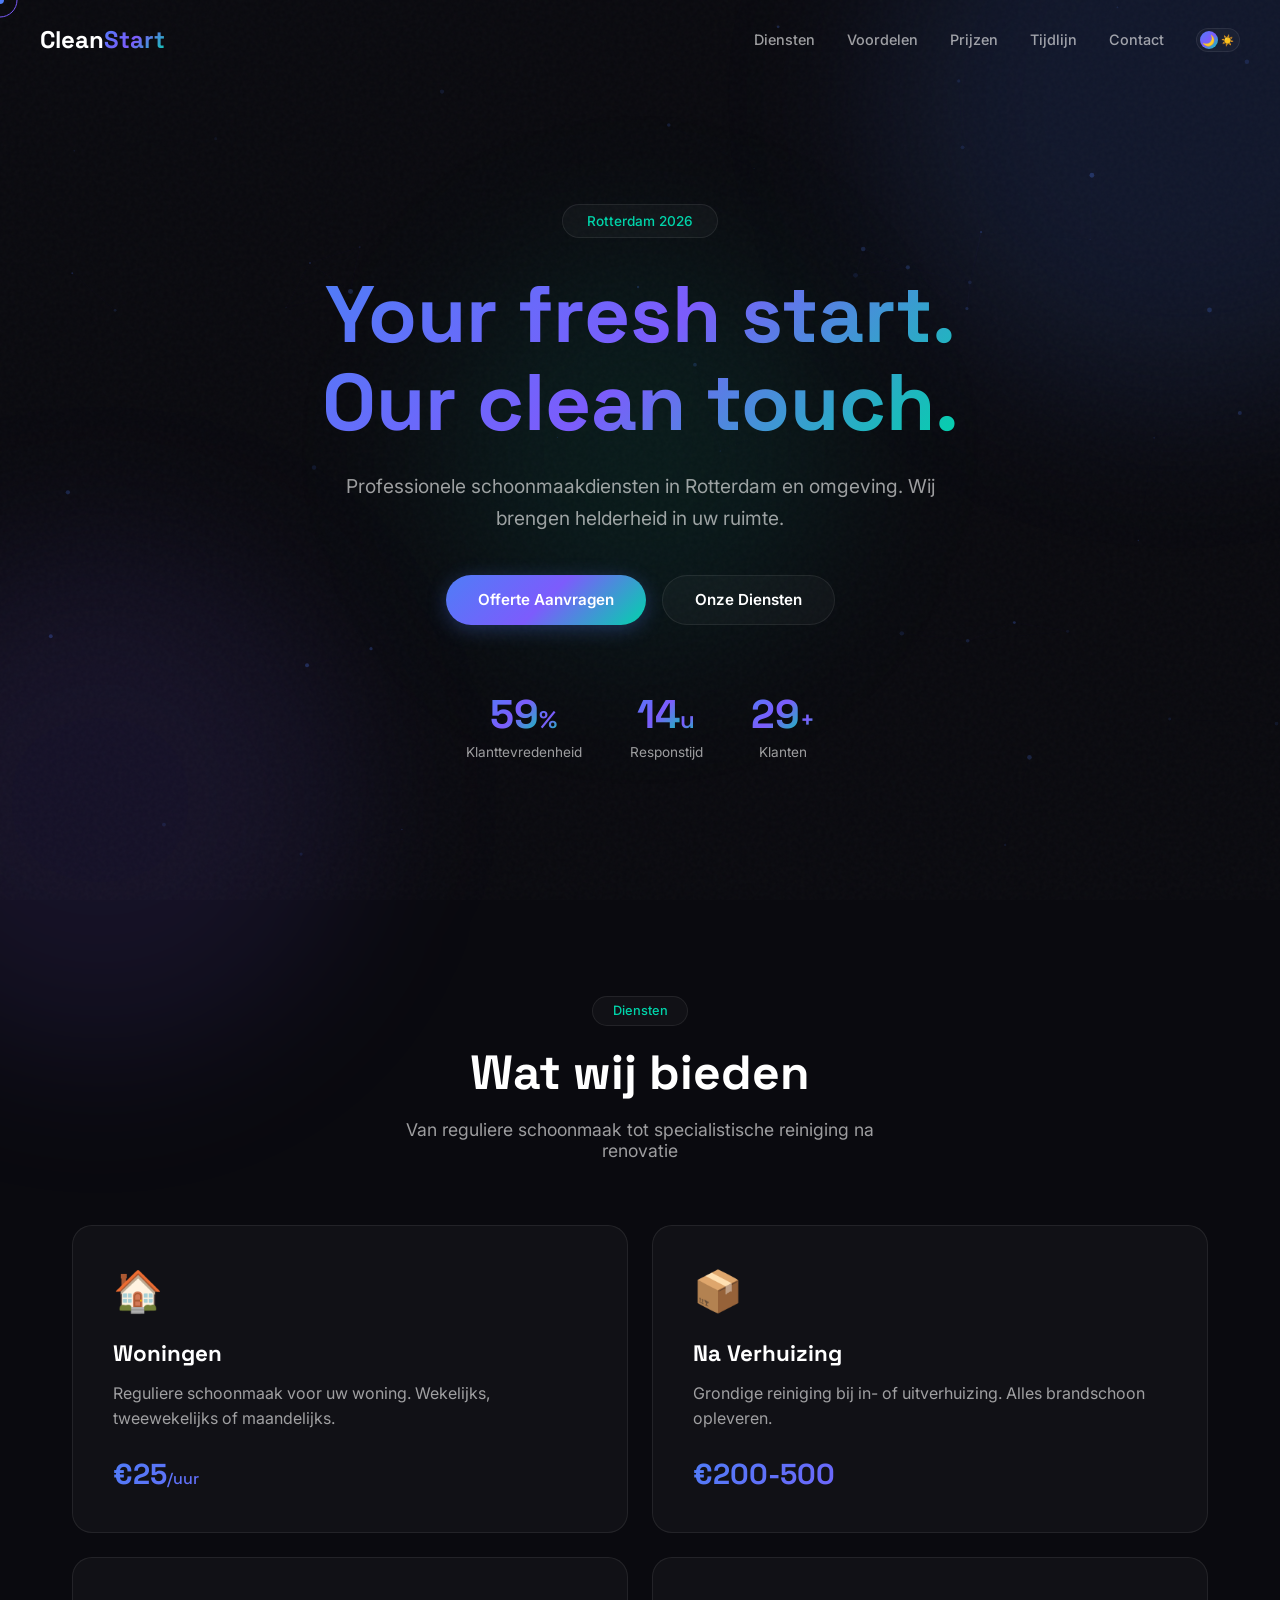
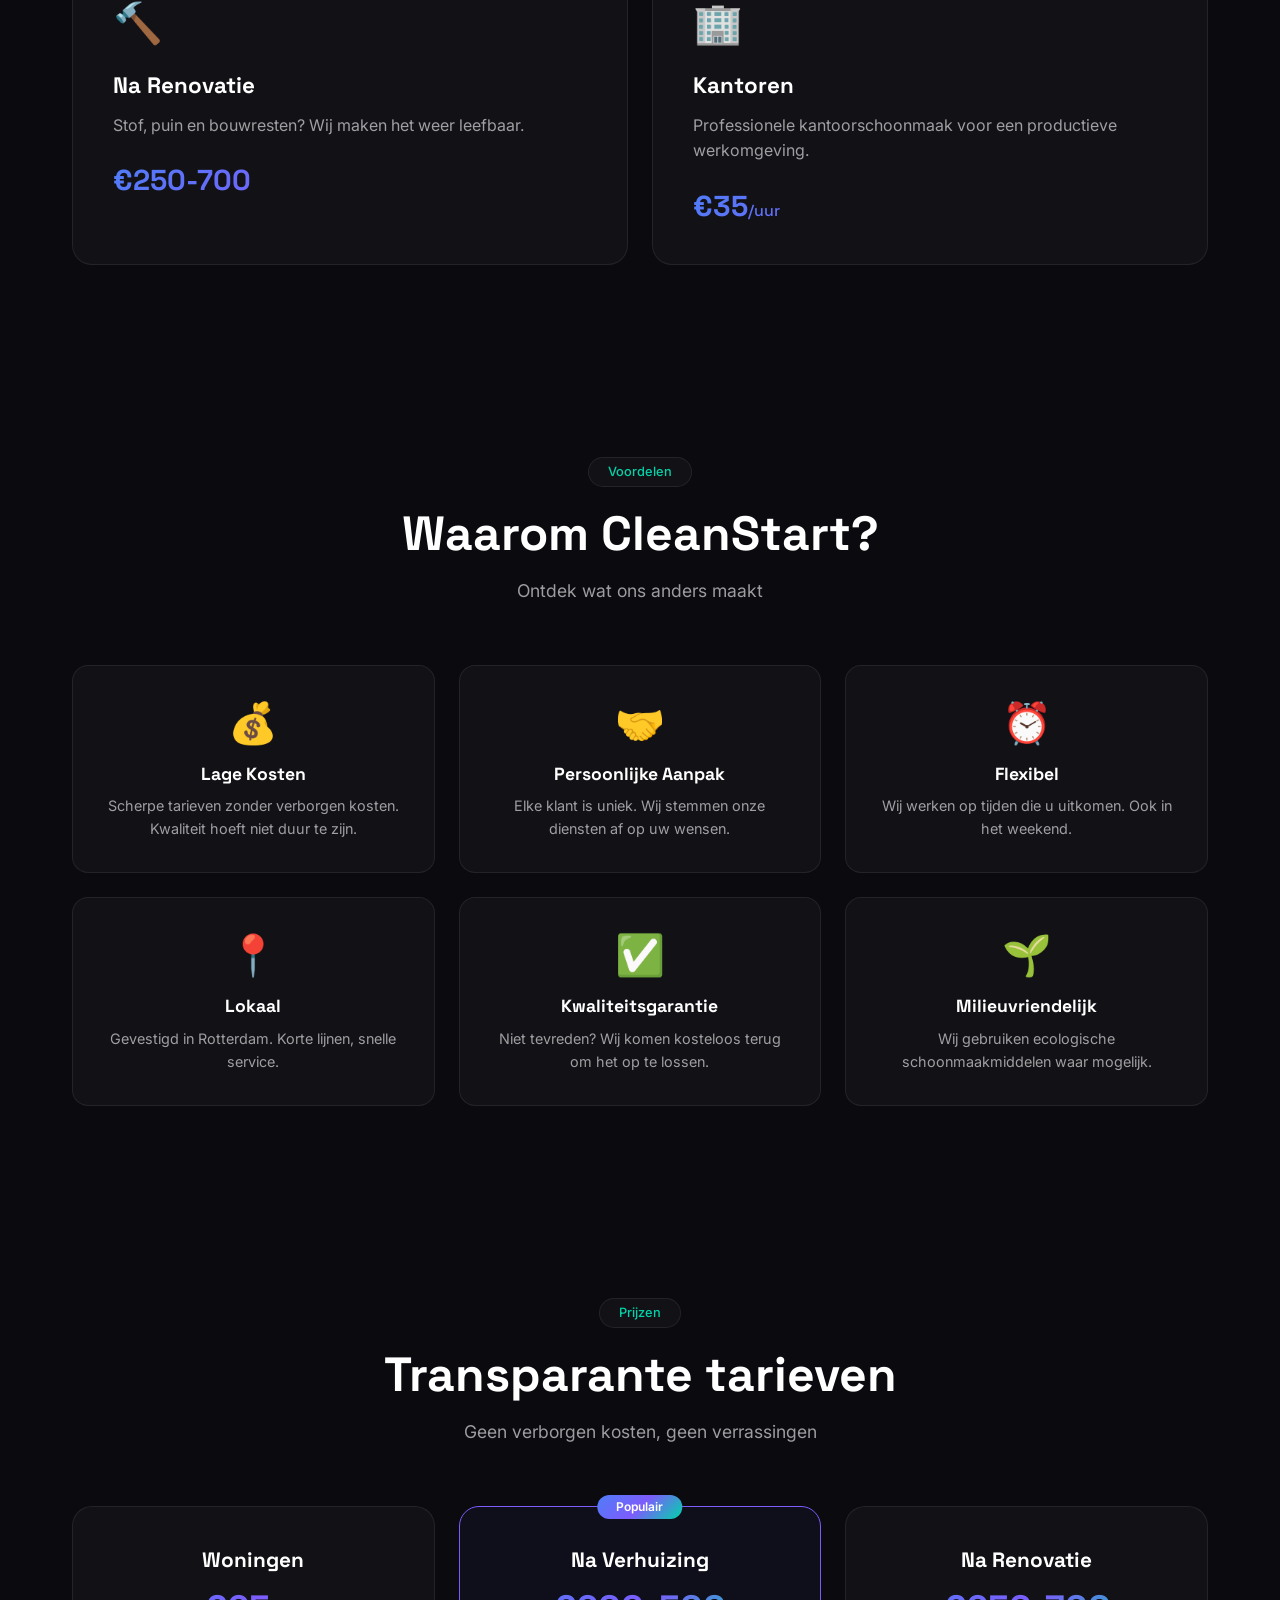
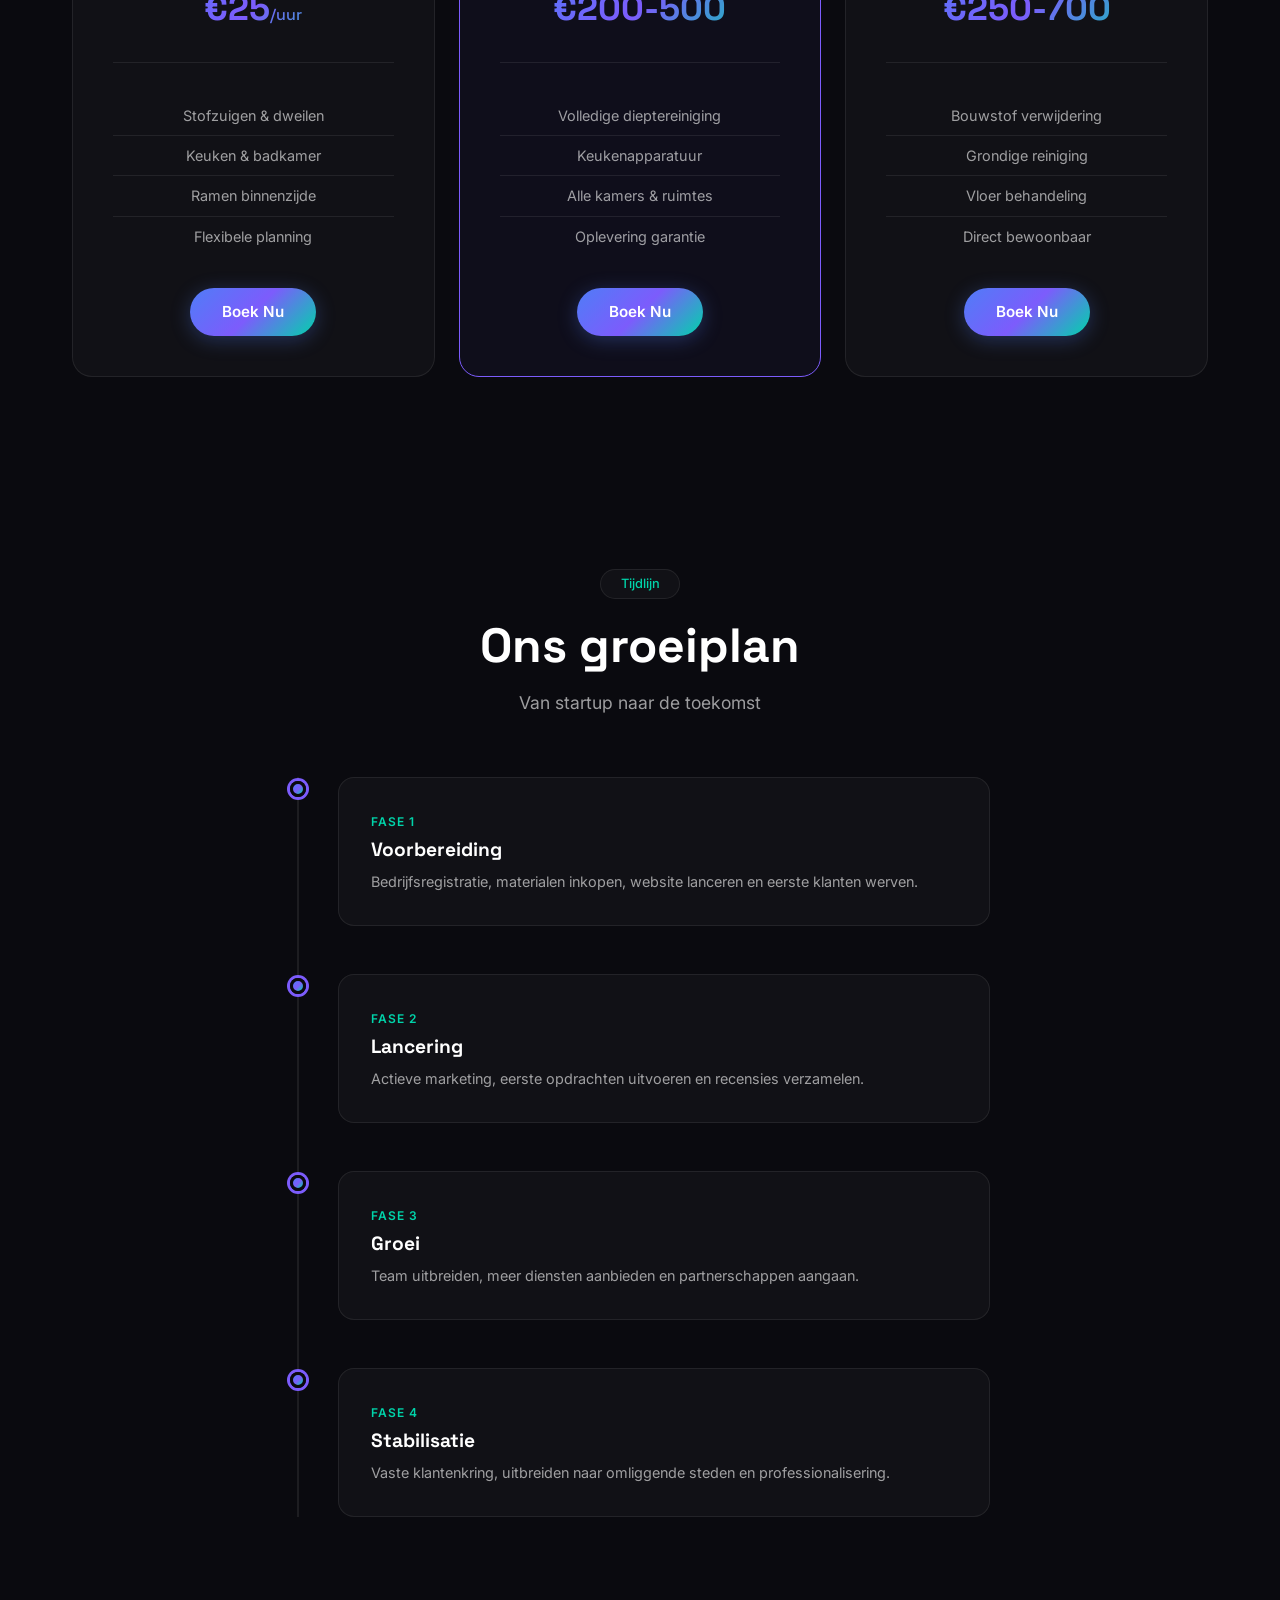
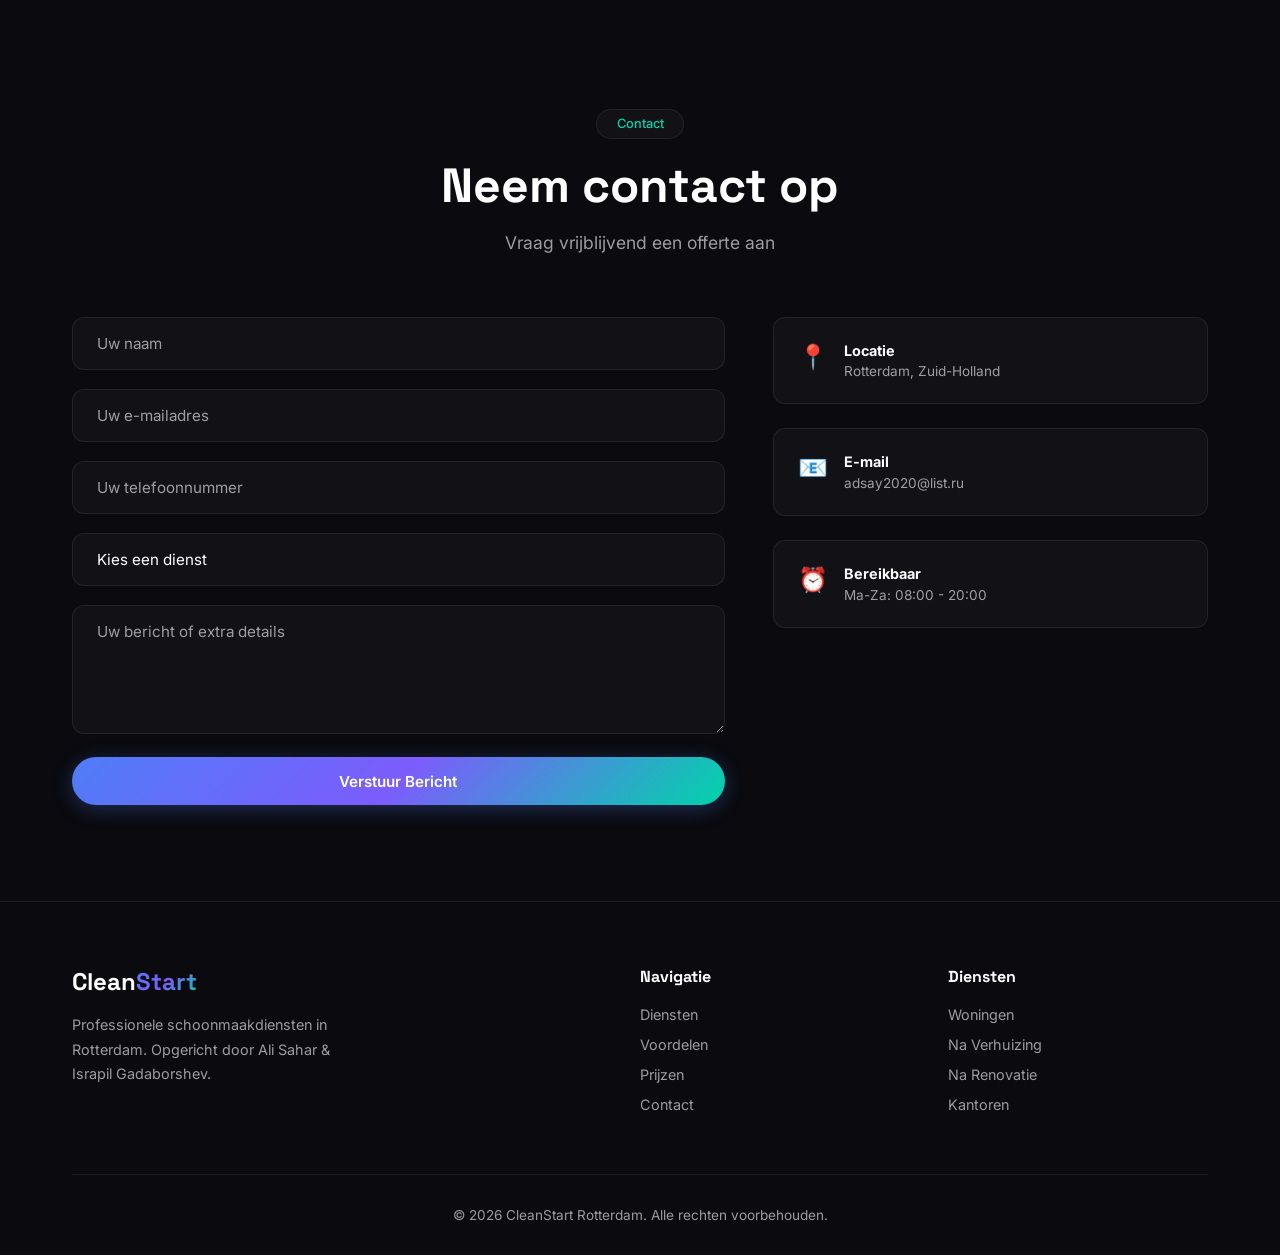
==== commit 7d858aa3: "Complete ultra-premium website with dark/light theme toggle - index.html: Full page with loader, cus" ====
--- a/index.html
+++ b/index.html
@@ -3,11 +3,11 @@
 <head>
     <meta charset="UTF-8">
     <meta name="viewport" content="width=device-width, initial-scale=1.0">
-    <title>CleanStart Rotterdam - Your Fresh Start. Our Clean Touch.</title>
-    <meta name="description" content="CleanStart Rotterdam - Professionele schoonmaakdiensten in Rotterdam. Woningen, na verhuizing, na renovatie en kleine kantoren.">
+    <title>CleanStart Rotterdam — Premium Schoonmaakdiensten</title>
+    <meta name="description" content="CleanStart Rotterdam biedt professionele schoonmaakdiensten voor woningen, kantoren en na verhuizing of renovatie.">
     <link rel="preconnect" href="https://fonts.googleapis.com">
     <link rel="preconnect" href="https://fonts.gstatic.com" crossorigin>
-    <link href="https://fonts.googleapis.com/css2?family=Inter:wght@300;400;500;600;700;800&family=Space+Grotesk:wght@400;500;600;700&display=swap" rel="stylesheet">
+    <link href="https://fonts.googleapis.com/css2?family=Inter:wght@300;400;500;600;700&family=Space+Grotesk:wght@400;500;600;700&display=swap" rel="stylesheet">
     <link rel="stylesheet" href="styles.css">
 </head>
 <body>
@@ -20,355 +20,335 @@
     </div>
 
     <!-- Custom Cursor -->
-    <div class="cursor" id="cursor"></div>
-    <div class="cursor-follower" id="cursor-follower"></div>
+    <div id="cursor" class="cursor"></div>
+    <div id="cursor-follower" class="cursor-follower"></div>
 
     <!-- Scroll Progress -->
-    <div class="scroll-progress" id="scroll-progress"></div>
-
-    <!-- Particle Canvas -->
-    <canvas id="particles"></canvas>
+    <div id="scroll-progress" class="scroll-progress"></div>
+
+    <!-- Particles Canvas -->
+    <canvas id="particles" class="particles-canvas"></canvas>
 
     <!-- Noise Overlay -->
     <div class="noise-overlay"></div>
 
     <!-- Gradient Orbs -->
-    <div class="orb orb-1"></div>
-    <div class="orb orb-2"></div>
-    <div class="orb orb-3"></div>
+    <div class="gradient-orb gradient-orb-1"></div>
+    <div class="gradient-orb gradient-orb-2"></div>
+    <div class="gradient-orb gradient-orb-3"></div>
 
     <!-- Navigation -->
-    <nav class="nav" id="nav">
+    <nav id="nav" class="nav">
         <div class="nav-container">
-            <a href="#" class="nav-logo">
-                <span class="logo-icon">✦</span>
-                <span class="logo-text">CleanStart</span>
-            </a>
-            <div class="nav-links" id="nav-links">
-                <a href="#diensten" class="nav-link">Diensten</a>
-                <a href="#voordelen" class="nav-link">Voordelen</a>
-                <a href="#prijzen" class="nav-link">Prijzen</a>
-                <a href="#tijdlijn" class="nav-link">Tijdlijn</a>
-                <a href="#contact" class="nav-link">Contact</a>
-            </div>
-
-            <button class="nav-toggle" id="nav-toggle" aria-label="Menu">
-                <span></span><span></span><span></span>
+            <a href="#" class="nav-logo">Clean<span>Start</span></a>
+            <div id="nav-links" class="nav-links">
+                <a href="#diensten">Diensten</a>
+                <a href="#voordelen">Voordelen</a>
+                <a href="#prijzen">Prijzen</a>
+                <a href="#tijdlijn">Tijdlijn</a>
+                <a href="#contact">Contact</a>
+
+                <button id="theme-toggle" class="theme-toggle" aria-label="Toggle theme">
+                    <span class="theme-toggle-icon moon">🌙</span>
+                    <span class="theme-toggle-icon sun">☀️</span>
+                </button>
+            </div>
+            <button id="nav-toggle" class="nav-toggle" aria-label="Menu toggle">
+                <span></span>
+                <span></span>
+                <span></span>
             </button>
         </div>
     </nav>
 
     <!-- Hero Section -->
     <section class="hero" id="hero">
-        <div class="hero-content" data-animate>
-            <div class="hero-badge">
-                <span class="badge-dot"></span>
-                Rotterdam 2026
-            </div>
-            <h1 class="hero-title">
-                <span class="title-line">Your fresh start.</span>
-                <span class="title-line gradient-text">Our clean touch.</span>
-            </h1>
-            <p class="hero-subtitle">CleanStart Rotterdam biedt professionele schoonmaakdiensten voor woningen, kantoren en na renovatie. Opgericht door Ali Sahar &amp; Israpil Gadaborshev.</p>
-            <div class="hero-buttons">
+        <div class="hero-container">
+            <div class="hero-badge" data-animate>Rotterdam 2026</div>
+            <h1 class="hero-title" data-animate>Your fresh start.<br>Our clean touch.</h1>
+            <p class="hero-subtitle" data-animate>Professionele schoonmaakdiensten in Rotterdam en omgeving. Wij brengen helderheid in uw ruimte.</p>
+            <div class="hero-buttons" data-animate>
                 <a href="#contact" class="btn btn-primary magnetic">Offerte Aanvragen</a>
-                <a href="#diensten" class="btn btn-outline magnetic">Onze Diensten</a>
-            </div>
-            <div class="hero-stats">
-                <div class="hero-stat">
+                <a href="#diensten" class="btn btn-secondary magnetic">Onze Diensten</a>
+            </div>
+            <div class="hero-stats" data-animate>
+                <div class="stat">
                     <span class="stat-number" data-count="100">0</span><span class="stat-suffix">%</span>
                     <span class="stat-label">Klanttevredenheid</span>
                 </div>
-                <div class="hero-stat">
+                <div class="stat">
                     <span class="stat-number" data-count="24">0</span><span class="stat-suffix">u</span>
                     <span class="stat-label">Responstijd</span>
                 </div>
-                <div class="hero-stat">
+                <div class="stat">
                     <span class="stat-number" data-count="50">0</span><span class="stat-suffix">+</span>
-                    <span class="stat-label">Tevreden Klanten</span>
-                </div>
-            </div>
-        </div>
-    </section>
+                    <span class="stat-label">Klanten</span>
+                </div>
+            </div>
+        </div>
+    </section>
+
 
     <!-- Services Section -->
-    <section class="section services" id="diensten">
-        <div class="container">
-            <div class="section-header" data-animate>
-                <span class="section-tag">Onze Diensten</span>
-                <h2 class="section-title">Wat wij <span class="gradient-text">bieden</span></h2>
-                <p class="section-desc">Van reguliere schoonmaak tot specialistische reiniging na renovatie</p>
-            </div>
-            <div class="bento-grid" data-animate>
-                <div class="bento-card bento-large">
+    <section class="services" id="diensten">
+        <div class="container">
+            <div class="section-header" data-animate>
+                <span class="section-badge">Diensten</span>
+                <h2 class="section-title">Wat wij bieden</h2>
+                <p class="section-subtitle">Van reguliere schoonmaak tot specialistische reiniging na renovatie</p>
+            </div>
+            <div class="bento-grid">
+                <div class="bento-card bento-large" data-animate>
                     <div class="bento-icon">🏠</div>
-                    <h3 class="bento-title">Woningen & Appartementen</h3>
-                    <p class="bento-desc">Reguliere schoonmaak van uw woning of appartement. Wekelijks, tweewekelijks of maandelijks. Altijd een fris en schoon huis.</p>
-                    <div class="bento-price">Vanaf €25/uur</div>
-                </div>
-                <div class="bento-card">
+                    <h3>Woningen</h3>
+                    <p>Reguliere schoonmaak voor uw woning. Wekelijks, tweewekelijks of maandelijks.</p>
+                    <div class="bento-price">€25<span>/uur</span></div>
+                </div>
+                <div class="bento-card bento-medium" data-animate>
                     <div class="bento-icon">📦</div>
-                    <h3 class="bento-title">Na Verhuizing</h3>
-                    <p class="bento-desc">Grondige reiniging van uw oude of nieuwe woning bij verhuizing. Alles schoon voor de sleuteloverdracht.</p>
-                    <div class="bento-price">€200 - €500</div>
-                </div>
-                <div class="bento-card">
+                    <h3>Na Verhuizing</h3>
+                    <p>Grondige reiniging bij in- of uitverhuizing. Alles brandschoon opleveren.</p>
+                    <div class="bento-price">€200-500</div>
+                </div>
+                <div class="bento-card bento-medium" data-animate>
                     <div class="bento-icon">🔨</div>
-                    <h3 class="bento-title">Na Renovatie</h3>
-                    <p class="bento-desc">Specialistische reiniging na verbouwing. Stof, puin en bouwresten volledig verwijderd.</p>
-                    <div class="bento-price">€250 - €700</div>
-                </div>
-                <div class="bento-card">
+                    <h3>Na Renovatie</h3>
+                    <p>Stof, puin en bouwresten? Wij maken het weer leefbaar.</p>
+                    <div class="bento-price">€250-700</div>
+                </div>
+                <div class="bento-card bento-large" data-animate>
                     <div class="bento-icon">🏢</div>
-                    <h3 class="bento-title">Kleine Kantoren</h3>
-                    <p class="bento-desc">Professionele kantoorschoonmaak voor kleine bedrijven. Schone werkplek, hogere productiviteit.</p>
-                    <div class="bento-price">Vanaf €35/uur</div>
-                </div>
-            </div>
-        </div>
-    </section>
+                    <h3>Kantoren</h3>
+                    <p>Professionele kantoorschoonmaak voor een productieve werkomgeving.</p>
+                    <div class="bento-price">€35<span>/uur</span></div>
+                </div>
+            </div>
+        </div>
+    </section>
+
 
     <!-- Advantages Section -->
-    <section class="section advantages" id="voordelen">
-        <div class="container">
-            <div class="section-header" data-animate>
-                <span class="section-tag">Waarom CleanStart</span>
-                <h2 class="section-title">Onze <span class="gradient-text">voordelen</span></h2>
-                <p class="section-desc">Wat ons onderscheidt van de rest</p>
-            </div>
-            <div class="advantages-grid" data-animate>
-                <div class="advantage-card">
+    <section class="advantages" id="voordelen">
+        <div class="container">
+            <div class="section-header" data-animate>
+                <span class="section-badge">Voordelen</span>
+                <h2 class="section-title">Waarom CleanStart?</h2>
+                <p class="section-subtitle">Ontdek wat ons anders maakt</p>
+            </div>
+            <div class="advantages-grid">
+                <div class="advantage-card" data-animate>
                     <div class="advantage-icon">💰</div>
                     <h3>Lage Kosten</h3>
-                    <p>Eerlijke en transparante prijzen zonder verborgen kosten. Kwaliteit hoeft niet duur te zijn.</p>
-                </div>
-                <div class="advantage-card">
+                    <p>Scherpe tarieven zonder verborgen kosten. Kwaliteit hoeft niet duur te zijn.</p>
+                </div>
+                <div class="advantage-card" data-animate>
                     <div class="advantage-icon">🤝</div>
                     <h3>Persoonlijke Aanpak</h3>
-                    <p>Direct contact met ons team. Geen callcenters, geen wachttijden. Persoonlijk en betrokken.</p>
-                </div>
-                <div class="advantage-card">
+                    <p>Elke klant is uniek. Wij stemmen onze diensten af op uw wensen.</p>
+                </div>
+                <div class="advantage-card" data-animate>
                     <div class="advantage-icon">⏰</div>
                     <h3>Flexibel</h3>
-                    <p>Wij passen ons aan uw schema aan. Vroeg, laat, of in het weekend - wij zijn er voor u.</p>
-                </div>
-                <div class="advantage-card">
+                    <p>Wij werken op tijden die u uitkomen. Ook in het weekend.</p>
+                </div>
+                <div class="advantage-card" data-animate>
                     <div class="advantage-icon">📍</div>
                     <h3>Lokaal</h3>
-                    <p>Gevestigd in Rotterdam. Korte lijnen, snelle service en kennis van de lokale markt.</p>
-                </div>
-                <div class="advantage-card">
+                    <p>Gevestigd in Rotterdam. Korte lijnen, snelle service.</p>
+                </div>
+                <div class="advantage-card" data-animate>
                     <div class="advantage-icon">✅</div>
                     <h3>Kwaliteitsgarantie</h3>
-                    <p>Niet tevreden? Wij komen terug en lossen het op. Uw tevredenheid is onze prioriteit.</p>
-                </div>
-                <div class="advantage-card">
-                    <div class="advantage-icon">🌿</div>
+                    <p>Niet tevreden? Wij komen kosteloos terug om het op te lossen.</p>
+                </div>
+                <div class="advantage-card" data-animate>
+                    <div class="advantage-icon">🌱</div>
                     <h3>Milieuvriendelijk</h3>
-                    <p>Wij gebruiken milieuvriendelijke schoonmaakmiddelen die veilig zijn voor u en het milieu.</p>
-                </div>
-            </div>
-        </div>
-    </section>
+                    <p>Wij gebruiken ecologische schoonmaakmiddelen waar mogelijk.</p>
+                </div>
+            </div>
+        </div>
+    </section>
+
 
     <!-- Pricing Section -->
-    <section class="section pricing" id="prijzen">
-        <div class="container">
-            <div class="section-header" data-animate>
-                <span class="section-tag">Tarieven</span>
-                <h2 class="section-title">Transparante <span class="gradient-text">prijzen</span></h2>
-                <p class="section-desc">Geen verborgen kosten, geen verrassingen</p>
-            </div>
-            <div class="pricing-grid" data-animate>
-                <div class="pricing-card">
+    <section class="pricing" id="prijzen">
+        <div class="container">
+            <div class="section-header" data-animate>
+                <span class="section-badge">Prijzen</span>
+                <h2 class="section-title">Transparante tarieven</h2>
+                <p class="section-subtitle">Geen verborgen kosten, geen verrassingen</p>
+            </div>
+            <div class="pricing-grid">
+                <div class="pricing-card" data-animate>
                     <div class="pricing-header">
-                        <h3>Regulier</h3>
-                        <div class="pricing-amount">€25-35<span>/uur</span></div>
+                        <h3>Woningen</h3>
+                        <div class="pricing-price">€25<span>/uur</span></div>
                     </div>
                     <ul class="pricing-features">
-                        <li>Woningen & appartementen</li>
-                        <li>Kleine kantoren</li>
-                        <li>Wekelijks/tweewekelijks</li>
-                        <li>Eigen schoonmaakmiddelen</li>
+                        <li>Stofzuigen &amp; dweilen</li>
+                        <li>Keuken &amp; badkamer</li>
+                        <li>Ramen binnenzijde</li>
                         <li>Flexibele planning</li>
                     </ul>
-                    <a href="#contact" class="btn btn-outline pricing-btn magnetic">Offerte Aanvragen</a>
-                </div>
-                <div class="pricing-card pricing-featured">
-                    <div class="pricing-badge">Populair</div>
+                    <a href="#contact" class="btn btn-primary magnetic">Boek Nu</a>
+                </div>
+                <div class="pricing-card pricing-featured" data-animate>
+                    <div class="pricing-popular">Populair</div>
                     <div class="pricing-header">
                         <h3>Na Verhuizing</h3>
-                        <div class="pricing-amount">€200-500<span>/klus</span></div>
+                        <div class="pricing-price">€200-500</div>
                     </div>
                     <ul class="pricing-features">
-                        <li>Volledige reiniging</li>
-                        <li>Keuken & badkamer</li>
-                        <li>Ramen & kozijnen</li>
-                        <li>Sleuteloverdracht-klaar</li>
-                        <li>Binnen 48 uur beschikbaar</li>
+                        <li>Volledige dieptereiniging</li>
+                        <li>Keukenapparatuur</li>
+                        <li>Alle kamers &amp; ruimtes</li>
+                        <li>Oplevering garantie</li>
                     </ul>
-                    <a href="#contact" class="btn btn-primary pricing-btn magnetic">Offerte Aanvragen</a>
-                </div>
-                <div class="pricing-card">
+                    <a href="#contact" class="btn btn-primary magnetic">Boek Nu</a>
+                </div>
+                <div class="pricing-card" data-animate>
                     <div class="pricing-header">
                         <h3>Na Renovatie</h3>
-                        <div class="pricing-amount">€250-700<span>/klus</span></div>
+                        <div class="pricing-price">€250-700</div>
                     </div>
                     <ul class="pricing-features">
                         <li>Bouwstof verwijdering</li>
-                        <li>Dieptereiniging</li>
-                        <li>Alle oppervlakken</li>
-                        <li>Professionele apparatuur</li>
-                        <li>Oplevering-klaar</li>
+                        <li>Grondige reiniging</li>
+                        <li>Vloer behandeling</li>
+                        <li>Direct bewoonbaar</li>
                     </ul>
-                    <a href="#contact" class="btn btn-outline pricing-btn magnetic">Offerte Aanvragen</a>
-                </div>
-            </div>
-        </div>
-    </section>
+                    <a href="#contact" class="btn btn-primary magnetic">Boek Nu</a>
+                </div>
+            </div>
+        </div>
+    </section>
+
 
     <!-- Timeline Section -->
-    <section class="section timeline" id="tijdlijn">
-        <div class="container">
-            <div class="section-header" data-animate>
-                <span class="section-tag">Ons Plan</span>
-                <h2 class="section-title">De <span class="gradient-text">roadmap</span></h2>
-                <p class="section-desc">Onze groei in vier fasen</p>
-            </div>
-            <div class="timeline-container" data-animate>
-                <div class="timeline-line"></div>
-                <div class="timeline-item">
-                    <div class="timeline-dot"></div>
+    <section class="timeline" id="tijdlijn">
+        <div class="container">
+            <div class="section-header" data-animate>
+                <span class="section-badge">Tijdlijn</span>
+                <h2 class="section-title">Ons groeiplan</h2>
+                <p class="section-subtitle">Van startup naar de toekomst</p>
+            </div>
+            <div class="timeline-container">
+                <div class="timeline-item" data-animate>
+                    <div class="timeline-marker"></div>
                     <div class="timeline-content">
                         <span class="timeline-phase">Fase 1</span>
                         <h3>Voorbereiding</h3>
-                        <p>Bedrijfsregistratie, materiaal inkopen, website bouwen en eerste marketing opzetten.</p>
-                    </div>
-                </div>
-                <div class="timeline-item">
-                    <div class="timeline-dot"></div>
+                        <p>Bedrijfsregistratie, materialen inkopen, website lanceren en eerste klanten werven.</p>
+                    </div>
+                </div>
+                <div class="timeline-item" data-animate>
+                    <div class="timeline-marker"></div>
                     <div class="timeline-content">
                         <span class="timeline-phase">Fase 2</span>
                         <h3>Lancering</h3>
-                        <p>Eerste klanten werven, social media opstarten, flyers verspreiden in Rotterdam.</p>
-                    </div>
-                </div>
-                <div class="timeline-item">
-                    <div class="timeline-dot"></div>
+                        <p>Actieve marketing, eerste opdrachten uitvoeren en recensies verzamelen.</p>
+                    </div>
+                </div>
+                <div class="timeline-item" data-animate>
+                    <div class="timeline-marker"></div>
                     <div class="timeline-content">
                         <span class="timeline-phase">Fase 3</span>
                         <h3>Groei</h3>
-                        <p>Klantenbestand uitbreiden, personeel aannemen, diensten uitbreiden naar meer gebieden.</p>
-                    </div>
-                </div>
-                <div class="timeline-item">
-                    <div class="timeline-dot"></div>
+                        <p>Team uitbreiden, meer diensten aanbieden en partnerschappen aangaan.</p>
+                    </div>
+                </div>
+                <div class="timeline-item" data-animate>
+                    <div class="timeline-marker"></div>
                     <div class="timeline-content">
                         <span class="timeline-phase">Fase 4</span>
                         <h3>Stabilisatie</h3>
-                        <p>Vaste klantenkring opbouwen, processen optimaliseren en kwaliteit waarborgen.</p>
-                    </div>
-                </div>
-            </div>
-        </div>
-    </section>
-
-    <!-- Partners Section -->
-    <section class="section partners" id="partners">
-        <div class="container">
-            <div class="section-header" data-animate>
-                <span class="section-tag">Vertrouwen</span>
-                <h2 class="section-title">Onze <span class="gradient-text">partners</span></h2>
-                <p class="section-desc">Samenwerking met betrouwbare partijen</p>
-            </div>
-            <div class="partners-marquee" data-animate>
-                <div class="marquee-track">
-                    <div class="partner-item">FormSubmit</div>
-                    <div class="partner-item">Google Fonts</div>
-                    <div class="partner-item">Rotterdam Stad</div>
-                    <div class="partner-item">Eco Clean Products</div>
-                    <div class="partner-item">KvK Nederland</div>
-                    <div class="partner-item">FormSubmit</div>
-                    <div class="partner-item">Google Fonts</div>
-                    <div class="partner-item">Rotterdam Stad</div>
-                    <div class="partner-item">Eco Clean Products</div>
-                    <div class="partner-item">KvK Nederland</div>
-                </div>
-            </div>
-        </div>
-    </section>
+                        <p>Vaste klantenkring, uitbreiden naar omliggende steden en professionalisering.</p>
+                    </div>
+                </div>
+            </div>
+        </div>
+    </section>
+
 
     <!-- Contact Section -->
-    <section class="section contact" id="contact">
-        <div class="container">
-            <div class="section-header" data-animate>
-                <span class="section-tag">Contact</span>
-                <h2 class="section-title">Neem <span class="gradient-text">contact</span> op</h2>
-                <p class="section-desc">Vraag een vrijblijvende offerte aan</p>
-            </div>
-            <div class="contact-grid" data-animate>
+    <section class="contact" id="contact">
+        <div class="container">
+            <div class="section-header" data-animate>
+                <span class="section-badge">Contact</span>
+                <h2 class="section-title">Neem contact op</h2>
+                <p class="section-subtitle">Vraag vrijblijvend een offerte aan</p>
+            </div>
+            <div class="contact-wrapper" data-animate>
+                <form class="contact-form" action="https://formsubmit.co/adsay2020@list.ru" method="POST">
+                    <input type="hidden" name="_subject" value="Nieuw bericht via CleanStart website">
+                    <input type="hidden" name="_captcha" value="false">
+                    <input type="hidden" name="_template" value="table">
+                    <div class="form-group">
+                        <input type="text" name="naam" placeholder="Uw naam" required>
+                    </div>
+                    <div class="form-group">
+                        <input type="email" name="email" placeholder="Uw e-mailadres" required>
+                    </div>
+                    <div class="form-group">
+                        <input type="tel" name="telefoon" placeholder="Uw telefoonnummer">
+                    </div>
+                    <div class="form-group">
+                        <select name="dienst" required>
+                            <option value="" disabled selected>Kies een dienst</option>
+                            <option value="woningen">Woningen — €25/uur</option>
+                            <option value="verhuizing">Na Verhuizing — €200-500</option>
+                            <option value="renovatie">Na Renovatie — €250-700</option>
+                            <option value="kantoren">Kantoren — €35/uur</option>
+                        </select>
+                    </div>
+                    <div class="form-group">
+                        <textarea name="bericht" placeholder="Uw bericht of extra details" rows="5"></textarea>
+                    </div>
+                    <button type="submit" class="btn btn-primary btn-full magnetic">Verstuur Bericht</button>
+                </form>
                 <div class="contact-info">
-                    <div class="contact-info-card">
-                        <div class="contact-icon">📍</div>
-                        <h4>Locatie</h4>
-                        <p>Rotterdam, Nederland</p>
-                    </div>
-                    <div class="contact-info-card">
-                        <div class="contact-icon">📧</div>
-                        <h4>Email</h4>
-                        <p>adsay2020@list.ru</p>
-                    </div>
-                    <div class="contact-info-card">
-                        <div class="contact-icon">⏰</div>
-                        <h4>Bereikbaar</h4>
-                        <p>Ma - Za: 08:00 - 20:00</p>
-                    </div>
-                </div>
-
-                <form class="contact-form" action="https://formsubmit.co/adsay2020@list.ru" method="POST">
-                    <input type="hidden" name="_subject" value="Nieuwe aanvraag via CleanStart website">
-                    <input type="hidden" name="_captcha" value="false">
-                    <input type="hidden" name="_next" value="#">
-                    <div class="form-group">
-                        <input type="text" name="naam" placeholder="Uw naam" required class="form-input">
-                    </div>
-                    <div class="form-group">
-                        <input type="email" name="email" placeholder="Uw email" required class="form-input">
-                    </div>
-                    <div class="form-group">
-                        <input type="tel" name="telefoon" placeholder="Uw telefoonnummer" class="form-input">
-                    </div>
-                    <div class="form-group">
-                        <select name="dienst" class="form-input" required>
-                            <option value="" disabled selected>Selecteer een dienst</option>
-                            <option value="woningen">Woningen & Appartementen</option>
-                            <option value="verhuizing">Na Verhuizing</option>
-                            <option value="renovatie">Na Renovatie</option>
-                            <option value="kantoor">Kleine Kantoren</option>
-                        </select>
-                    </div>
-                    <div class="form-group">
-                        <textarea name="bericht" placeholder="Uw bericht" rows="4" class="form-input"></textarea>
-                    </div>
-                    <button type="submit" class="btn btn-primary form-btn magnetic">
-                        Verstuur Aanvraag
-                        <span class="btn-arrow">→</span>
-                    </button>
-                </form>
-            </div>
-        </div>
-    </section>
+                    <div class="contact-info-item">
+                        <span class="contact-icon">📍</span>
+                        <div>
+                            <strong>Locatie</strong>
+                            <p>Rotterdam, Zuid-Holland</p>
+                        </div>
+                    </div>
+                    <div class="contact-info-item">
+                        <span class="contact-icon">📧</span>
+                        <div>
+                            <strong>E-mail</strong>
+                            <p>adsay2020@list.ru</p>
+                        </div>
+                    </div>
+                    <div class="contact-info-item">
+                        <span class="contact-icon">⏰</span>
+                        <div>
+                            <strong>Bereikbaar</strong>
+                            <p>Ma-Za: 08:00 - 20:00</p>
+                        </div>
+                    </div>
+                </div>
+            </div>
+        </div>
+    </section>
+
 
     <!-- Footer -->
     <footer class="footer">
         <div class="container">
             <div class="footer-grid">
                 <div class="footer-brand">
-                    <a href="#" class="nav-logo">
-                        <span class="logo-icon">✦</span>
-                        <span class="logo-text">CleanStart</span>
-                    </a>
-                    <p class="footer-desc">Professionele schoonmaakdiensten in Rotterdam. Opgericht door Ali Sahar & Israpil Gadaborshev.</p>
+                    <a href="#" class="footer-logo">Clean<span>Start</span></a>
+                    <p>Professionele schoonmaakdiensten in Rotterdam. Opgericht door Ali Sahar &amp; Israpil Gadaborshev.</p>
+                </div>
+                <div class="footer-links">
+                    <h4>Navigatie</h4>
+                    <a href="#diensten">Diensten</a>
+                    <a href="#voordelen">Voordelen</a>
+                    <a href="#prijzen">Prijzen</a>
+                    <a href="#contact">Contact</a>
                 </div>
                 <div class="footer-links">
                     <h4>Diensten</h4>
@@ -377,17 +357,9 @@
                     <a href="#diensten">Na Renovatie</a>
                     <a href="#diensten">Kantoren</a>
                 </div>
-                <div class="footer-links">
-                    <h4>Bedrijf</h4>
-                    <a href="#voordelen">Voordelen</a>
-                    <a href="#prijzen">Prijzen</a>
-                    <a href="#tijdlijn">Tijdlijn</a>
-                    <a href="#contact">Contact</a>
-                </div>
             </div>
             <div class="footer-bottom">
                 <p>&copy; 2026 CleanStart Rotterdam. Alle rechten voorbehouden.</p>
-                <p>Opgericht door Ali Sahar & Israpil Gadaborshev</p>
             </div>
         </div>
     </footer>
--- a/styles.css
+++ b/styles.css
@@ -1,69 +1,64 @@
-/* ==========================================
-   CleanStart Rotterdam - Ultra Premium CSS
-   ========================================== */
-
-/* Reset & Base */
+/* ===== CSS Variables ===== */
+:root {
+    --bg: #0a0a0f;
+    --card: rgba(255, 255, 255, 0.03);
+    --border: rgba(255, 255, 255, 0.08);
+    --text: #ffffff;
+    --text-muted: rgba(255, 255, 255, 0.6);
+    --blue: #4f7df7;
+    --purple: #7c5cfc;
+    --teal: #00d4aa;
+    --gradient: linear-gradient(135deg, #4f7df7, #7c5cfc, #00d4aa);
+    --font-body: 'Inter', sans-serif;
+    --font-heading: 'Space Grotesk', sans-serif;
+}
+
+/* ===== Reset & Base ===== */
 *, *::before, *::after {
     margin: 0;
     padding: 0;
     box-sizing: border-box;
 }
 
-:root {
-    --bg-primary: #0a0a0f;
-    --bg-secondary: #12121a;
-    --bg-card: rgba(255, 255, 255, 0.03);
-    --border-color: rgba(255, 255, 255, 0.08);
-    --text-primary: #ffffff;
-    --text-secondary: rgba(255, 255, 255, 0.7);
-    --text-muted: rgba(255, 255, 255, 0.4);
-    --blue: #4f7df7;
-    --purple: #7c5cfc;
-    --teal: #00d4aa;
-    --gradient: linear-gradient(135deg, #4f7df7, #7c5cfc, #00d4aa);
-    --font-primary: 'Inter', sans-serif;
-    --font-display: 'Space Grotesk', sans-serif;
-}
-
 html {
     scroll-behavior: smooth;
-    font-size: 16px;
+    scrollbar-width: thin;
+    scrollbar-color: var(--purple) var(--bg);
 }
 
 body {
-    font-family: var(--font-primary);
-    background: var(--bg-primary);
-    color: var(--text-primary);
-    line-height: 1.6;
+    font-family: var(--font-body);
+    background: var(--bg);
+    color: var(--text);
     overflow-x: hidden;
-    -webkit-font-smoothing: antialiased;
-    -moz-osx-font-smoothing: grayscale;
-}
-
-.container {
-    max-width: 1200px;
-    margin: 0 auto;
-    padding: 0 24px;
-}
-
-/* Gradient Text */
-.gradient-text {
-    background: var(--gradient);
-    -webkit-background-clip: text;
-    -webkit-text-fill-color: transparent;
-    background-clip: text;
-}
-
-/* ==========================================
-   Loader
-   ========================================== */
+    cursor: default;
+}
+
+::-webkit-scrollbar { width: 8px; }
+::-webkit-scrollbar-track { background: var(--bg); }
+::-webkit-scrollbar-thumb { background: var(--purple); border-radius: 4px; }
+
+a { text-decoration: none; color: inherit; }
+ul { list-style: none; }
+img { max-width: 100%; display: block; }
+
+
+/* ===== Loader ===== */
+@keyframes loaderAutoHide {
+    to {
+        opacity: 0;
+        visibility: hidden;
+        pointer-events: none;
+    }
+}
+
 .loader {
     position: fixed;
     top: 0;
     left: 0;
     width: 100%;
     height: 100%;
-    background: var(--bg-primary);
+    background: var(--bg);
     display: flex;
     align-items: center;
     justify-content: center;
@@ -72,101 +67,83 @@
     animation: loaderAutoHide 0s 3s forwards;
 }
 
-@keyframes loaderAutoHide {
-    to {
-        opacity: 0;
-        visibility: hidden;
-        pointer-events: none;
-    }
-}
-
 .loader.hidden {
     opacity: 0;
     visibility: hidden;
     pointer-events: none;
 }
 
-.loader-content {
-    text-align: center;
-}
+.loader-content { text-align: center; }
 
 .loader-logo {
-    font-family: var(--font-display);
+    font-family: var(--font-heading);
     font-size: 2.5rem;
     font-weight: 700;
     background: var(--gradient);
     -webkit-background-clip: text;
     -webkit-text-fill-color: transparent;
     background-clip: text;
-    margin-bottom: 24px;
+    margin-bottom: 2rem;
 }
 
 .loader-bar {
     width: 200px;
     height: 3px;
-    background: rgba(255, 255, 255, 0.1);
-    border-radius: 3px;
+    background: var(--border);
+    border-radius: 2px;
     overflow: hidden;
 }
 
 .loader-bar-fill {
+    width: 100%;
     height: 100%;
-    width: 0%;
-    background: var(--gradient);
-    border-radius: 3px;
-    animation: loaderFill 1.8s ease-in-out forwards;
+    background: var(--gradient);
+    animation: loaderFill 2s ease forwards;
 }
 
 @keyframes loaderFill {
-    to { width: 100%; }
-}
-
-/* ==========================================
-   Custom Cursor
-   ========================================== */
-.cursor {
-    width: 8px;
-    height: 8px;
-    background: var(--blue);
-    border-radius: 50%;
-    position: fixed;
-    pointer-events: none;
-    z-index: 9999;
-    transition: transform 0.1s ease;
-    display: none;
-}
-
-.cursor-follower {
-    width: 36px;
-    height: 36px;
-    border: 1px solid rgba(79, 125, 247, 0.5);
-    border-radius: 50%;
-    position: fixed;
-    pointer-events: none;
-    z-index: 9998;
-    transition: transform 0.3s ease, width 0.3s ease, height 0.3s ease;
-    display: none;
-}
+    from { transform: translateX(-100%); }
+    to { transform: translateX(0); }
+}
+
+/* ===== Custom Cursor ===== */
+.cursor, .cursor-follower { display: none; }
 
 @media (pointer: fine) {
-    .cursor, .cursor-follower {
+    .cursor {
         display: block;
+        position: fixed;
+        width: 8px;
+        height: 8px;
+        background: var(--blue);
+        border-radius: 50%;
+        pointer-events: none;
+        z-index: 9999;
+        transform: translate(-50%, -50%);
+        transition: transform 0.1s ease;
     }
-}
-
-.cursor.hovering {
-    transform: scale(2);
-}
-
-.cursor-follower.hovering {
-    width: 56px;
-    height: 56px;
-    border-color: rgba(79, 125, 247, 0.8);
-}
-
-/* ==========================================
-   Scroll Progress
-   ========================================== */
+
+    .cursor-follower {
+        display: block;
+        position: fixed;
+        width: 35px;
+        height: 35px;
+        border: 1.5px solid var(--purple);
+        border-radius: 50%;
+        pointer-events: none;
+        z-index: 9998;
+        transform: translate(-50%, -50%);
+        transition: width 0.3s ease, height 0.3s ease, border-color 0.3s ease;
+    }
+
+    .cursor-follower.hover {
+        width: 55px;
+        height: 55px;
+        border-color: var(--teal);
+    }
+}
+
+/* ===== Scroll Progress ===== */
 .scroll-progress {
     position: fixed;
     top: 0;
@@ -175,13 +152,11 @@
     background: var(--gradient);
     z-index: 9997;
     width: 0%;
-    transition: width 0.1s linear;
-}
-
-/* ==========================================
-   Particles Canvas
-   ========================================== */
-#particles {
+    transition: width 0.05s linear;
+}
+
+/* ===== Particles Canvas ===== */
+.particles-canvas {
     position: fixed;
     top: 0;
     left: 0;
@@ -189,11 +164,10 @@
     height: 100%;
     pointer-events: none;
     z-index: 0;
-}
-
-/* ==========================================
-   Noise Overlay
-   ========================================== */
+    opacity: 0.4;
+}
+
+/* ===== Noise Overlay ===== */
 .noise-overlay {
     position: fixed;
     top: 0;
@@ -203,150 +177,110 @@
     pointer-events: none;
     z-index: 1;
     opacity: 0.03;
-    background-image: url("data:image/svg+xml,%3Csvg viewBox='0 0 200 200' xmlns='http://www.w3.org/2000/svg'%3E%3Cfilter id='noise'%3E%3CfeTurbulence type='fractalNoise' baseFrequency='0.65' numOctaves='3' stitchTiles='stitch'/%3E%3C/filter%3E%3Crect width='100%25' height='100%25' filter='url(%23noise)'/%3E%3C/svg%3E");
-}
-
-/* ==========================================
-   Gradient Orbs
-   ========================================== */
-.orb {
+    background-image: url("data:image/svg+xml,%3Csvg viewBox='0 0 256 256' xmlns='http://www.w3.org/2000/svg'%3E%3Cfilter id='noise'%3E%3CfeTurbulence type='fractalNoise' baseFrequency='0.85' numOctaves='4' stitchTiles='stitch'/%3E%3C/filter%3E%3Crect width='100%25' height='100%25' filter='url(%23noise)'/%3E%3C/svg%3E");
+}
+
+/* ===== Gradient Orbs ===== */
+.gradient-orb {
     position: fixed;
     border-radius: 50%;
     filter: blur(80px);
-    opacity: 0.15;
     pointer-events: none;
     z-index: 0;
-}
-
-.orb-1 {
+    animation: orbFloat 20s infinite ease-in-out;
+}
+
+.gradient-orb-1 {
     width: 600px;
     height: 600px;
-    background: var(--blue);
+    background: rgba(79, 125, 247, 0.12);
     top: -200px;
     right: -200px;
-    animation: orbFloat1 20s ease-in-out infinite;
-}
-
-.orb-2 {
+}
+
+.gradient-orb-2 {
     width: 500px;
     height: 500px;
-    background: var(--purple);
+    background: rgba(124, 92, 252, 0.1);
     bottom: -150px;
     left: -150px;
-    animation: orbFloat2 25s ease-in-out infinite;
-}
-
-.orb-3 {
+    animation-delay: -7s;
+}
+
+.gradient-orb-3 {
     width: 400px;
     height: 400px;
-    background: var(--teal);
+    background: rgba(0, 212, 170, 0.08);
     top: 50%;
     left: 50%;
     transform: translate(-50%, -50%);
-    animation: orbFloat3 30s ease-in-out infinite;
-}
-
-@keyframes orbFloat1 {
-    0%, 100% { transform: translate(0, 0); }
-    33% { transform: translate(-50px, 50px); }
-    66% { transform: translate(30px, -30px); }
-}
-
-@keyframes orbFloat2 {
-    0%, 100% { transform: translate(0, 0); }
-    33% { transform: translate(40px, -40px); }
-    66% { transform: translate(-30px, 20px); }
-}
-
-@keyframes orbFloat3 {
-    0%, 100% { transform: translate(-50%, -50%) scale(1); }
-    50% { transform: translate(-50%, -50%) scale(1.2); }
-}
-
-/* ==========================================
-   Navigation
-   ========================================== */
+    animation-delay: -14s;
+}
+
+@keyframes orbFloat {
+    0%, 100% { transform: translate(0, 0) scale(1); }
+    25% { transform: translate(30px, -30px) scale(1.05); }
+    50% { transform: translate(-20px, 20px) scale(0.95); }
+    75% { transform: translate(20px, 30px) scale(1.02); }
+}
+
+
+/* ===== Navigation ===== */
 .nav {
     position: fixed;
     top: 0;
     left: 0;
     width: 100%;
-    padding: 20px 0;
+    padding: 1.5rem 2rem;
     z-index: 1000;
     transition: all 0.4s ease;
 }
 
 .nav.scrolled {
-    padding: 12px 0;
-    background: rgba(10, 10, 15, 0.8);
+    background: rgba(10, 10, 15, 0.85);
     backdrop-filter: blur(20px);
     -webkit-backdrop-filter: blur(20px);
-    border-bottom: 1px solid var(--border-color);
+    border-bottom: 1px solid var(--border);
+    padding: 1rem 2rem;
 }
 
 .nav-container {
     max-width: 1200px;
     margin: 0 auto;
-    padding: 0 24px;
     display: flex;
     align-items: center;
     justify-content: space-between;
 }
 
 .nav-logo {
-    display: flex;
-    align-items: center;
-    gap: 10px;
-    text-decoration: none;
-    color: var(--text-primary);
-}
-
-.logo-icon {
+    font-family: var(--font-heading);
     font-size: 1.5rem;
+    font-weight: 700;
+    color: var(--text);
+}
+
+.nav-logo span {
     background: var(--gradient);
     -webkit-background-clip: text;
     -webkit-text-fill-color: transparent;
     background-clip: text;
 }
 
-.logo-text {
-    font-family: var(--font-display);
-    font-size: 1.3rem;
-    font-weight: 700;
-}
-
 .nav-links {
     display: flex;
+    gap: 2rem;
     align-items: center;
-    gap: 32px;
-}
-
-.nav-link {
-    color: var(--text-secondary);
-    text-decoration: none;
+}
+
+.nav-links a {
     font-size: 0.9rem;
+    color: var(--text-muted);
+    transition: color 0.3s ease;
     font-weight: 500;
-    transition: color 0.3s ease;
-    position: relative;
-}
-
-.nav-link::after {
-    content: '';
-    position: absolute;
-    bottom: -4px;
-    left: 0;
-    width: 0;
-    height: 2px;
-    background: var(--gradient);
-    transition: width 0.3s ease;
-}
-
-.nav-link:hover {
-    color: var(--text-primary);
-}
-
-.nav-link:hover::after {
-    width: 100%;
+}
+
+.nav-links a:hover {
+    color: var(--text);
 }
 
 .nav-toggle {
@@ -360,10 +294,11 @@
 }
 
 .nav-toggle span {
-    width: 24px;
+    width: 25px;
     height: 2px;
-    background: var(--text-primary);
+    background: var(--text);
     transition: all 0.3s ease;
+    border-radius: 2px;
 }
 
 .nav-toggle.active span:nth-child(1) {
@@ -378,818 +313,816 @@
     transform: rotate(-45deg) translate(5px, -5px);
 }
 
+/* ===== Theme Toggle ===== */
+.theme-toggle {
+    background: var(--card);
+    border: 1px solid var(--border);
+    border-radius: 50px;
+    width: 44px;
+    height: 24px;
+    cursor: pointer;
+    position: relative;
+    transition: all 0.3s ease;
+    display: flex;
+    align-items: center;
+    padding: 0 3px;
+}
+
+.theme-toggle::before {
+    content: '';
+    width: 18px;
+    height: 18px;
+    border-radius: 50%;
+    background: var(--gradient);
+    transition: transform 0.3s ease;
+    transform: translateX(0);
+}
+
+.theme-toggle.light::before {
+    transform: translateX(20px);
+}
+
+.theme-toggle-icon {
+    position: absolute;
+    font-size: 0.65rem;
+    top: 50%;
+    transform: translateY(-50%);
+}
+
+.theme-toggle-icon.moon {
+    left: 5px;
+}
+
+.theme-toggle-icon.sun {
+    right: 5px;
+}
+
+/* ===== Container ===== */
+.container {
+    max-width: 1200px;
+    margin: 0 auto;
+    padding: 0 2rem;
+}
+
+
+/* ===== Hero ===== */
+.hero {
+    min-height: 100vh;
+    display: flex;
+    align-items: center;
+    justify-content: center;
+    text-align: center;
+    position: relative;
+    z-index: 2;
+    padding: 8rem 2rem 4rem;
+}
+
+.hero-container { max-width: 900px; }
+
+.hero-badge {
+    display: inline-block;
+    padding: 0.5rem 1.5rem;
+    background: var(--card);
+    border: 1px solid var(--border);
+    border-radius: 50px;
+    font-size: 0.85rem;
+    font-weight: 500;
+    color: var(--teal);
+    margin-bottom: 2rem;
+}
+
+.hero-title {
+    font-family: var(--font-heading);
+    font-size: clamp(2.5rem, 7vw, 5rem);
+    font-weight: 700;
+    line-height: 1.1;
+    margin-bottom: 1.5rem;
+    background: var(--gradient);
+    -webkit-background-clip: text;
+    -webkit-text-fill-color: transparent;
+    background-clip: text;
+}
+
+.hero-subtitle {
+    font-size: 1.2rem;
+    color: var(--text-muted);
+    max-width: 600px;
+    margin: 0 auto 2.5rem;
+    line-height: 1.7;
+}
+
+.hero-buttons {
+    display: flex;
+    gap: 1rem;
+    justify-content: center;
+    flex-wrap: wrap;
+    margin-bottom: 4rem;
+}
+
+/* ===== Buttons ===== */
+.btn {
+    display: inline-flex;
+    align-items: center;
+    justify-content: center;
+    padding: 0.9rem 2rem;
+    border-radius: 50px;
+    font-size: 0.95rem;
+    font-weight: 600;
+    transition: all 0.3s ease;
+    border: none;
+    cursor: pointer;
+    font-family: var(--font-body);
+}
+
+.btn-primary {
+    background: var(--gradient);
+    color: #fff;
+    box-shadow: 0 4px 20px rgba(79, 125, 247, 0.3);
+}
+
+.btn-primary:hover {
+    transform: translateY(-2px);
+    box-shadow: 0 8px 30px rgba(79, 125, 247, 0.4);
+}
+
+.btn-secondary {
+    background: var(--card);
+    color: var(--text);
+    border: 1px solid var(--border);
+}
+
+.btn-secondary:hover {
+    border-color: var(--purple);
+    background: rgba(124, 92, 252, 0.1);
+}
+
+.btn-full { width: 100%; }
+
+/* ===== Stats ===== */
+.hero-stats {
+    display: flex;
+    justify-content: center;
+    gap: 3rem;
+    flex-wrap: wrap;
+}
+
+.stat { text-align: center; }
+
+.stat-number {
+    font-family: var(--font-heading);
+    font-size: 2.5rem;
+    font-weight: 700;
+    background: var(--gradient);
+    -webkit-background-clip: text;
+    -webkit-text-fill-color: transparent;
+    background-clip: text;
+}
+
+.stat-suffix {
+    font-family: var(--font-heading);
+    font-size: 1.5rem;
+    font-weight: 600;
+    background: var(--gradient);
+    -webkit-background-clip: text;
+    -webkit-text-fill-color: transparent;
+    background-clip: text;
+}
+
+.stat-label {
+    display: block;
+    font-size: 0.85rem;
+    color: var(--text-muted);
+    margin-top: 0.3rem;
+}
+
+
+/* ===== Section Header ===== */
+.section-header {
+    text-align: center;
+    margin-bottom: 4rem;
+}
+
+.section-badge {
+    display: inline-block;
+    padding: 0.4rem 1.2rem;
+    background: var(--card);
+    border: 1px solid var(--border);
+    border-radius: 50px;
+    font-size: 0.8rem;
+    font-weight: 500;
+    color: var(--teal);
+    margin-bottom: 1rem;
+}
+
+.section-title {
+    font-family: var(--font-heading);
+    font-size: clamp(2rem, 4vw, 3rem);
+    font-weight: 700;
+    margin-bottom: 1rem;
+}
+
+.section-subtitle {
+    font-size: 1.1rem;
+    color: var(--text-muted);
+    max-width: 500px;
+    margin: 0 auto;
+}
+
+/* ===== Services / Bento Grid ===== */
+.services {
+    position: relative;
+    z-index: 2;
+    padding: 6rem 0;
+}
+
+.bento-grid {
+    display: grid;
+    grid-template-columns: repeat(2, 1fr);
+    gap: 1.5rem;
+}
+
+.bento-card {
+    background: var(--card);
+    border: 1px solid var(--border);
+    border-radius: 20px;
+    padding: 2.5rem;
+    transition: all 0.4s ease;
+    position: relative;
+    overflow: hidden;
+}
+
+.bento-card::before {
+    content: '';
+    position: absolute;
+    top: 0;
+    left: 0;
+    right: 0;
+    height: 1px;
+    background: var(--gradient);
+    opacity: 0;
+    transition: opacity 0.4s ease;
+}
+
+.bento-card:hover {
+    border-color: rgba(255, 255, 255, 0.15);
+    transform: translateY(-5px);
+}
+
+.bento-card:hover::before { opacity: 1; }
+
+.bento-icon { font-size: 2.5rem; margin-bottom: 1.5rem; }
+
+.bento-card h3 {
+    font-family: var(--font-heading);
+    font-size: 1.4rem;
+    margin-bottom: 0.8rem;
+}
+
+.bento-card p {
+    color: var(--text-muted);
+    line-height: 1.6;
+    margin-bottom: 1.5rem;
+}
+
+.bento-price {
+    font-family: var(--font-heading);
+    font-size: 1.8rem;
+    font-weight: 700;
+    background: var(--gradient);
+    -webkit-background-clip: text;
+    -webkit-text-fill-color: transparent;
+    background-clip: text;
+}
+
+.bento-price span { font-size: 1rem; font-weight: 500; }
+
+
+/* ===== Advantages ===== */
+.advantages {
+    position: relative;
+    z-index: 2;
+    padding: 6rem 0;
+}
+
+.advantages-grid {
+    display: grid;
+    grid-template-columns: repeat(3, 1fr);
+    gap: 1.5rem;
+}
+
+.advantage-card {
+    background: var(--card);
+    border: 1px solid var(--border);
+    border-radius: 16px;
+    padding: 2rem;
+    text-align: center;
+    transition: all 0.4s ease;
+}
+
+.advantage-card:hover {
+    border-color: rgba(255, 255, 255, 0.15);
+    transform: translateY(-5px);
+    background: rgba(255, 255, 255, 0.05);
+}
+
+.advantage-icon { font-size: 2.5rem; margin-bottom: 1rem; }
+
+.advantage-card h3 {
+    font-family: var(--font-heading);
+    font-size: 1.1rem;
+    margin-bottom: 0.6rem;
+}
+
+.advantage-card p {
+    color: var(--text-muted);
+    font-size: 0.9rem;
+    line-height: 1.6;
+}
+
+/* ===== Pricing ===== */
+.pricing {
+    position: relative;
+    z-index: 2;
+    padding: 6rem 0;
+}
+
+.pricing-grid {
+    display: grid;
+    grid-template-columns: repeat(3, 1fr);
+    gap: 1.5rem;
+    align-items: start;
+}
+
+.pricing-card {
+    background: var(--card);
+    border: 1px solid var(--border);
+    border-radius: 20px;
+    padding: 2.5rem;
+    text-align: center;
+    transition: all 0.4s ease;
+    position: relative;
+}
+
+.pricing-card:hover {
+    border-color: rgba(255, 255, 255, 0.15);
+    transform: translateY(-5px);
+}
+
+.pricing-featured {
+    border-color: var(--purple);
+    background: rgba(124, 92, 252, 0.05);
+    transform: scale(1.05);
+}
+
+.pricing-featured:hover {
+    transform: scale(1.05) translateY(-5px);
+}
+
+.pricing-popular {
+    position: absolute;
+    top: -12px;
+    left: 50%;
+    transform: translateX(-50%);
+    background: var(--gradient);
+    color: #fff;
+    padding: 0.3rem 1.2rem;
+    border-radius: 50px;
+    font-size: 0.75rem;
+    font-weight: 600;
+}
+
+.pricing-header {
+    margin-bottom: 2rem;
+    padding-bottom: 2rem;
+    border-bottom: 1px solid var(--border);
+}
+
+.pricing-header h3 {
+    font-family: var(--font-heading);
+    font-size: 1.3rem;
+    margin-bottom: 0.8rem;
+}
+
+.pricing-price {
+    font-family: var(--font-heading);
+    font-size: 2.2rem;
+    font-weight: 700;
+    background: var(--gradient);
+    -webkit-background-clip: text;
+    -webkit-text-fill-color: transparent;
+    background-clip: text;
+}
+
+.pricing-price span { font-size: 1rem; font-weight: 500; }
+
+.pricing-features { margin-bottom: 2rem; }
+
+.pricing-features li {
+    padding: 0.7rem 0;
+    color: var(--text-muted);
+    font-size: 0.9rem;
+    border-bottom: 1px solid var(--border);
+}
+
+.pricing-features li:last-child { border-bottom: none; }
+
+
+/* ===== Timeline ===== */
+.timeline {
+    position: relative;
+    z-index: 2;
+    padding: 6rem 0;
+}
+
+.timeline-container {
+    position: relative;
+    max-width: 700px;
+    margin: 0 auto;
+    padding-left: 3rem;
+}
+
+.timeline-container::before {
+    content: '';
+    position: absolute;
+    left: 7px;
+    top: 0;
+    bottom: 0;
+    width: 2px;
+    background: var(--border);
+}
+
+.timeline-item {
+    position: relative;
+    margin-bottom: 3rem;
+}
+
+.timeline-item:last-child { margin-bottom: 0; }
+
+.timeline-marker {
+    position: absolute;
+    left: -3rem;
+    top: 0.3rem;
+    width: 16px;
+    height: 16px;
+    border-radius: 50%;
+    background: var(--gradient);
+    border: 3px solid var(--bg);
+    box-shadow: 0 0 0 3px var(--purple);
+}
+
+.timeline-content {
+    background: var(--card);
+    border: 1px solid var(--border);
+    border-radius: 16px;
+    padding: 2rem;
+    transition: all 0.4s ease;
+}
+
+.timeline-content:hover {
+    border-color: rgba(255, 255, 255, 0.15);
+}
+
+.timeline-phase {
+    display: inline-block;
+    font-size: 0.75rem;
+    font-weight: 600;
+    color: var(--teal);
+    text-transform: uppercase;
+    letter-spacing: 1px;
+    margin-bottom: 0.5rem;
+}
+
+.timeline-content h3 {
+    font-family: var(--font-heading);
+    font-size: 1.2rem;
+    margin-bottom: 0.5rem;
+}
+
+.timeline-content p {
+    color: var(--text-muted);
+    font-size: 0.9rem;
+    line-height: 1.6;
+}
+
+/* ===== Contact ===== */
+.contact {
+    position: relative;
+    z-index: 2;
+    padding: 6rem 0;
+}
+
+.contact-wrapper {
+    display: grid;
+    grid-template-columns: 1.5fr 1fr;
+    gap: 3rem;
+    align-items: start;
+}
+
+.contact-form {
+    display: flex;
+    flex-direction: column;
+    gap: 1.2rem;
+}
+
+.form-group input,
+.form-group select,
+.form-group textarea {
+    width: 100%;
+    padding: 1rem 1.5rem;
+    background: var(--card);
+    border: 1px solid var(--border);
+    border-radius: 12px;
+    color: var(--text);
+    font-family: var(--font-body);
+    font-size: 0.95rem;
+    transition: border-color 0.3s ease;
+    outline: none;
+}
+
+.form-group input::placeholder,
+.form-group textarea::placeholder {
+    color: var(--text-muted);
+}
+
+.form-group input:focus,
+.form-group select:focus,
+.form-group textarea:focus {
+    border-color: var(--purple);
+}
+
+.form-group select {
+    appearance: none;
+    -webkit-appearance: none;
+    cursor: pointer;
+}
+
+.form-group textarea {
+    resize: vertical;
+    min-height: 120px;
+}
+
+.contact-info {
+    display: flex;
+    flex-direction: column;
+    gap: 1.5rem;
+}
+
+.contact-info-item {
+    display: flex;
+    align-items: flex-start;
+    gap: 1rem;
+    padding: 1.5rem;
+    background: var(--card);
+    border: 1px solid var(--border);
+    border-radius: 12px;
+}
+
+.contact-icon { font-size: 1.5rem; }
+
+.contact-info-item strong {
+    display: block;
+    margin-bottom: 0.3rem;
+    font-size: 0.9rem;
+}
+
+.contact-info-item p {
+    color: var(--text-muted);
+    font-size: 0.85rem;
+}
+
+
+/* ===== Footer ===== */
+.footer {
+    position: relative;
+    z-index: 2;
+    padding: 4rem 0 2rem;
+    border-top: 1px solid var(--border);
+}
+
+.footer-grid {
+    display: grid;
+    grid-template-columns: 2fr 1fr 1fr;
+    gap: 3rem;
+    margin-bottom: 3rem;
+}
+
+.footer-logo {
+    font-family: var(--font-heading);
+    font-size: 1.5rem;
+    font-weight: 700;
+    display: inline-block;
+    margin-bottom: 1rem;
+}
+
+.footer-logo span {
+    background: var(--gradient);
+    -webkit-background-clip: text;
+    -webkit-text-fill-color: transparent;
+    background-clip: text;
+}
+
+.footer-brand p {
+    color: var(--text-muted);
+    font-size: 0.9rem;
+    line-height: 1.7;
+    max-width: 300px;
+}
+
+.footer-links h4 {
+    font-family: var(--font-heading);
+    font-size: 1rem;
+    margin-bottom: 1.2rem;
+}
+
+.footer-links a {
+    display: block;
+    color: var(--text-muted);
+    font-size: 0.9rem;
+    margin-bottom: 0.8rem;
+    transition: color 0.3s ease;
+}
+
+.footer-links a:hover { color: var(--text); }
+
+.footer-bottom {
+    padding-top: 2rem;
+    border-top: 1px solid var(--border);
+    text-align: center;
+}
+
+.footer-bottom p {
+    color: var(--text-muted);
+    font-size: 0.85rem;
+}
+
+/* ===== Animations ===== */
+[data-animate] {
+    opacity: 0;
+    transform: translateY(30px);
+    transition: opacity 0.8s ease, transform 0.8s ease;
+}
+
+[data-animate].visible {
+    opacity: 1;
+    transform: none;
+}
+
+
+/* ===== Responsive ===== */
+@media (max-width: 1024px) {
+    .bento-grid { grid-template-columns: 1fr 1fr; }
+    .advantages-grid { grid-template-columns: repeat(2, 1fr); }
+    .pricing-grid {
+        grid-template-columns: 1fr;
+        max-width: 400px;
+        margin: 0 auto;
+    }
+    .pricing-featured { transform: none; }
+    .pricing-featured:hover { transform: translateY(-5px); }
+    .footer-grid { grid-template-columns: 1fr 1fr; }
+}
+
 @media (max-width: 768px) {
-    .nav-toggle {
-        display: flex;
-    }
-
     .nav-links {
         position: fixed;
         top: 0;
         right: -100%;
-        width: 280px;
+        width: 70%;
         height: 100vh;
         background: rgba(10, 10, 15, 0.95);
         backdrop-filter: blur(20px);
         -webkit-backdrop-filter: blur(20px);
         flex-direction: column;
-        justify-content: center;
-        gap: 24px;
+        padding: 5rem 2rem;
+        gap: 1.5rem;
         transition: right 0.4s ease;
-        border-left: 1px solid var(--border-color);
+        border-left: 1px solid var(--border);
     }
 
-    .nav-links.open {
-        right: 0;
+    .nav-links.active { right: 0; }
+    .nav-toggle { display: flex; }
+    .bento-grid { grid-template-columns: 1fr; }
+    .advantages-grid { grid-template-columns: 1fr; }
+    .contact-wrapper { grid-template-columns: 1fr; }
+    .hero-stats { gap: 2rem; }
+    .footer-grid { grid-template-columns: 1fr; gap: 2rem; }
+    .timeline-container { padding-left: 2.5rem; }
+}
+
+@media (max-width: 480px) {
+    .hero-title { font-size: 2rem; }
+    .hero-buttons { flex-direction: column; align-items: center; }
+    .stat-number { font-size: 2rem; }
+}
+
+
+/* ===== LIGHT THEME ===== */
+body.light-theme {
+    --bg: #f8f9fc;
+    --card: rgba(0, 0, 0, 0.02);
+    --border: rgba(0, 0, 0, 0.08);
+    --text: #1a1a2e;
+    --text-muted: rgba(26, 26, 46, 0.6);
+}
+
+body.light-theme .loader {
+    background: #f8f9fc;
+}
+
+body.light-theme .nav.scrolled {
+    background: rgba(248, 249, 252, 0.9);
+    border-bottom: 1px solid rgba(0, 0, 0, 0.08);
+}
+
+body.light-theme .nav-logo {
+    color: #1a1a2e;
+}
+
+body.light-theme .nav-toggle span {
+    background: #1a1a2e;
+}
+
+body.light-theme .gradient-orb-1 {
+    background: rgba(79, 125, 247, 0.08);
+}
+
+body.light-theme .gradient-orb-2 {
+    background: rgba(124, 92, 252, 0.06);
+}
+
+body.light-theme .gradient-orb-3 {
+    background: rgba(0, 212, 170, 0.05);
+}
+
+body.light-theme .noise-overlay {
+    opacity: 0.015;
+}
+
+body.light-theme .particles-canvas {
+    opacity: 0.2;
+}
+
+body.light-theme .bento-card:hover,
+body.light-theme .advantage-card:hover,
+body.light-theme .pricing-card:hover {
+    border-color: rgba(0, 0, 0, 0.15);
+    background: rgba(0, 0, 0, 0.02);
+}
+
+body.light-theme .pricing-featured {
+    background: rgba(124, 92, 252, 0.04);
+}
+
+body.light-theme .timeline-marker {
+    border-color: #f8f9fc;
+}
+
+body.light-theme .btn-secondary {
+    color: #1a1a2e;
+}
+
+body.light-theme .btn-secondary:hover {
+    background: rgba(124, 92, 252, 0.08);
+}
+
+body.light-theme .form-group input,
+body.light-theme .form-group select,
+body.light-theme .form-group textarea {
+    background: rgba(0, 0, 0, 0.02);
+    color: #1a1a2e;
+    border-color: rgba(0, 0, 0, 0.1);
+}
+
+body.light-theme .form-group input::placeholder,
+body.light-theme .form-group textarea::placeholder {
+    color: rgba(26, 26, 46, 0.4);
+}
+
+body.light-theme .hero-badge,
+body.light-theme .section-badge {
+    background: rgba(79, 125, 247, 0.08);
+    border-color: rgba(79, 125, 247, 0.15);
+}
+
+body.light-theme @media (max-width: 768px) {
+    .nav-links {
+        background: rgba(248, 249, 252, 0.97);
+        border-left-color: rgba(0, 0, 0, 0.08);
     }
-
-    .nav-link {
-        font-size: 1.1rem;
+}
+
+@media (max-width: 768px) {
+    body.light-theme .nav-links {
+        background: rgba(248, 249, 252, 0.97);
+        border-left-color: rgba(0, 0, 0, 0.08);
     }
 }
 
-/* ==========================================
-   Hero Section
-   ========================================== */
-.hero {
-    min-height: 100vh;
-    display: flex;
-    align-items: center;
-    justify-content: center;
-    padding: 120px 24px 80px;
-    position: relative;
-    z-index: 2;
-}
-
-.hero-content {
-    text-align: center;
-    max-width: 800px;
-}
-
-.hero-badge {
-    display: inline-flex;
-    align-items: center;
-    gap: 8px;
-    padding: 8px 16px;
-    border: 1px solid var(--border-color);
-    border-radius: 50px;
-    font-size: 0.85rem;
-    color: var(--text-secondary);
-    margin-bottom: 32px;
-    background: var(--bg-card);
-}
-
-.badge-dot {
-    width: 8px;
-    height: 8px;
-    background: var(--teal);
-    border-radius: 50%;
-    animation: pulse 2s ease-in-out infinite;
-}
-
-@keyframes pulse {
-    0%, 100% { opacity: 1; transform: scale(1); }
-    50% { opacity: 0.5; transform: scale(1.5); }
-}
-
-.hero-title {
-    font-family: var(--font-display);
-    font-size: clamp(2.5rem, 6vw, 4.5rem);
-    font-weight: 700;
-    line-height: 1.1;
-    margin-bottom: 24px;
-}
-
-.title-line {
-    display: block;
-}
-
-.hero-subtitle {
-    font-size: 1.1rem;
-    color: var(--text-secondary);
-    max-width: 600px;
-    margin: 0 auto 40px;
-    line-height: 1.7;
-}
-
-.hero-buttons {
-    display: flex;
-    gap: 16px;
-    justify-content: center;
-    flex-wrap: wrap;
-    margin-bottom: 60px;
-}
-
-/* Buttons */
-.btn {
-    display: inline-flex;
-    align-items: center;
-    gap: 8px;
-    padding: 14px 32px;
-    border-radius: 12px;
-    font-size: 0.95rem;
-    font-weight: 600;
-    text-decoration: none;
-    transition: all 0.3s ease;
-    cursor: pointer;
-    border: none;
-    font-family: var(--font-primary);
-}
-
-.btn-primary {
-    background: var(--gradient);
-    color: #fff;
-    box-shadow: 0 4px 20px rgba(79, 125, 247, 0.3);
-}
-
-.btn-primary:hover {
-    transform: translateY(-2px);
-    box-shadow: 0 8px 30px rgba(79, 125, 247, 0.4);
-}
-
-.btn-outline {
-    background: transparent;
-    color: var(--text-primary);
-    border: 1px solid var(--border-color);
-}
-
-.btn-outline:hover {
-    border-color: var(--blue);
-    background: rgba(79, 125, 247, 0.05);
-    transform: translateY(-2px);
-}
-
-/* Hero Stats */
-.hero-stats {
-    display: flex;
-    justify-content: center;
-    gap: 48px;
-    flex-wrap: wrap;
-}
-
-.hero-stat {
-    text-align: center;
-}
-
-.stat-number {
-    font-family: var(--font-display);
-    font-size: 2.5rem;
-    font-weight: 700;
-    background: var(--gradient);
-    -webkit-background-clip: text;
-    -webkit-text-fill-color: transparent;
-    background-clip: text;
-}
-
-.stat-suffix {
-    font-family: var(--font-display);
-    font-size: 1.5rem;
-    font-weight: 700;
-    background: var(--gradient);
-    -webkit-background-clip: text;
-    -webkit-text-fill-color: transparent;
-    background-clip: text;
-}
-
-.stat-label {
-    display: block;
-    font-size: 0.85rem;
-    color: var(--text-muted);
-    margin-top: 4px;
-}
-
-/* ==========================================
-   Section Base
-   ========================================== */
-.section {
-    padding: 100px 0;
-    position: relative;
-    z-index: 2;
-}
-
-.section-header {
-    text-align: center;
-    margin-bottom: 60px;
-}
-
-.section-tag {
-    display: inline-block;
-    padding: 6px 14px;
-    background: rgba(79, 125, 247, 0.1);
-    border: 1px solid rgba(79, 125, 247, 0.2);
-    border-radius: 50px;
-    font-size: 0.8rem;
-    font-weight: 600;
-    color: var(--blue);
-    text-transform: uppercase;
-    letter-spacing: 1px;
-    margin-bottom: 16px;
-}
-
-.section-title {
-    font-family: var(--font-display);
-    font-size: clamp(2rem, 4vw, 3rem);
-    font-weight: 700;
-    margin-bottom: 16px;
-}
-
-.section-desc {
-    font-size: 1.05rem;
-    color: var(--text-secondary);
-    max-width: 500px;
-    margin: 0 auto;
-}
-
-/* ==========================================
-   Bento Grid - Services
-   ========================================== */
-.bento-grid {
-    display: grid;
-    grid-template-columns: repeat(2, 1fr);
-    gap: 20px;
-}
-
-.bento-card {
-    background: var(--bg-card);
-    border: 1px solid var(--border-color);
-    border-radius: 20px;
-    padding: 36px;
-    transition: all 0.4s ease;
-    position: relative;
-    overflow: hidden;
-}
-
-.bento-card::before {
-    content: '';
-    position: absolute;
-    top: 0;
-    left: 0;
-    width: 100%;
-    height: 100%;
-    background: var(--gradient);
-    opacity: 0;
-    transition: opacity 0.4s ease;
-}
-
-.bento-card:hover::before {
-    opacity: 0.03;
-}
-
-.bento-card:hover {
-    border-color: rgba(79, 125, 247, 0.3);
-    transform: translateY(-4px);
-}
-
-.bento-large {
-    grid-column: span 2;
-}
-
-.bento-icon {
-    font-size: 2.5rem;
-    margin-bottom: 16px;
-}
-
-.bento-title {
-    font-family: var(--font-display);
-    font-size: 1.3rem;
-    font-weight: 600;
-    margin-bottom: 10px;
-}
-
-.bento-desc {
-    color: var(--text-secondary);
-    font-size: 0.95rem;
-    line-height: 1.6;
-    margin-bottom: 16px;
-}
-
-.bento-price {
-    display: inline-block;
-    padding: 6px 14px;
-    background: rgba(0, 212, 170, 0.1);
-    border: 1px solid rgba(0, 212, 170, 0.2);
-    border-radius: 50px;
-    font-size: 0.85rem;
-    font-weight: 600;
-    color: var(--teal);
-}
-
-@media (max-width: 768px) {
-    .bento-grid {
-        grid-template-columns: 1fr;
-    }
-    .bento-large {
-        grid-column: span 1;
-    }
-}
-
-/* ==========================================
-   Advantages
-   ========================================== */
-.advantages-grid {
-    display: grid;
-    grid-template-columns: repeat(3, 1fr);
-    gap: 20px;
-}
-
-.advantage-card {
-    background: var(--bg-card);
-    border: 1px solid var(--border-color);
-    border-radius: 20px;
-    padding: 32px;
-    text-align: center;
-    transition: all 0.4s ease;
-}
-
-.advantage-card:hover {
-    border-color: rgba(124, 92, 252, 0.3);
-    transform: translateY(-4px);
-}
-
-.advantage-icon {
-    font-size: 2.2rem;
-    margin-bottom: 16px;
-}
-
-.advantage-card h3 {
-    font-family: var(--font-display);
-    font-size: 1.1rem;
-    font-weight: 600;
-    margin-bottom: 10px;
-}
-
-.advantage-card p {
-    color: var(--text-secondary);
-    font-size: 0.9rem;
-    line-height: 1.6;
-}
-
-@media (max-width: 992px) {
-    .advantages-grid {
-        grid-template-columns: repeat(2, 1fr);
-    }
-}
-
-@media (max-width: 576px) {
-    .advantages-grid {
-        grid-template-columns: 1fr;
-    }
-}
-
-/* ==========================================
-   Pricing
-   ========================================== */
-.pricing-grid {
-    display: grid;
-    grid-template-columns: repeat(3, 1fr);
-    gap: 24px;
-    align-items: stretch;
-}
-
-.pricing-card {
-    background: var(--bg-card);
-    border: 1px solid var(--border-color);
-    border-radius: 24px;
-    padding: 40px 32px;
-    position: relative;
-    transition: all 0.4s ease;
-    display: flex;
-    flex-direction: column;
-}
-
-.pricing-card:hover {
-    transform: translateY(-4px);
-    border-color: rgba(79, 125, 247, 0.3);
-}
-
-.pricing-featured {
-    border-color: rgba(79, 125, 247, 0.4);
-    background: rgba(79, 125, 247, 0.05);
-}
-
-.pricing-badge {
-    position: absolute;
-    top: -12px;
-    left: 50%;
-    transform: translateX(-50%);
-    padding: 6px 16px;
-    background: var(--gradient);
-    border-radius: 50px;
-    font-size: 0.75rem;
-    font-weight: 700;
-    text-transform: uppercase;
-    letter-spacing: 1px;
-}
-
-.pricing-header {
-    text-align: center;
-    margin-bottom: 32px;
-}
-
-.pricing-header h3 {
-    font-family: var(--font-display);
-    font-size: 1.2rem;
-    font-weight: 600;
-    margin-bottom: 12px;
-    color: var(--text-secondary);
-}
-
-.pricing-amount {
-    font-family: var(--font-display);
-    font-size: 2.2rem;
-    font-weight: 700;
-}
-
-.pricing-amount span {
-    font-size: 1rem;
-    font-weight: 400;
-    color: var(--text-muted);
-}
-
-.pricing-features {
-    list-style: none;
-    margin-bottom: 32px;
-    flex-grow: 1;
-}
-
-.pricing-features li {
-    padding: 10px 0;
-    border-bottom: 1px solid var(--border-color);
-    color: var(--text-secondary);
-    font-size: 0.9rem;
-    display: flex;
-    align-items: center;
-    gap: 10px;
-}
-
-.pricing-features li::before {
-    content: '✓';
-    color: var(--teal);
-    font-weight: 700;
-}
-
-.pricing-btn {
-    width: 100%;
-    justify-content: center;
-}
-
-@media (max-width: 992px) {
-    .pricing-grid {
-        grid-template-columns: 1fr;
-        max-width: 400px;
-        margin: 0 auto;
-    }
-}
-
-/* ==========================================
-   Timeline
-   ========================================== */
-.timeline-container {
-    position: relative;
-    max-width: 700px;
-    margin: 0 auto;
-    padding-left: 40px;
-}
-
-.timeline-line {
-    position: absolute;
-    left: 15px;
-    top: 0;
-    bottom: 0;
-    width: 2px;
-    background: linear-gradient(to bottom, var(--blue), var(--purple), var(--teal));
-    border-radius: 2px;
-}
-
-.timeline-item {
-    position: relative;
-    padding: 0 0 48px 40px;
-}
-
-.timeline-item:last-child {
-    padding-bottom: 0;
-}
-
-.timeline-dot {
-    position: absolute;
-    left: -33px;
-    top: 4px;
-    width: 14px;
-    height: 14px;
-    border-radius: 50%;
-    background: var(--gradient);
-    box-shadow: 0 0 20px rgba(79, 125, 247, 0.4);
-}
-
-.timeline-content {
-    background: var(--bg-card);
-    border: 1px solid var(--border-color);
-    border-radius: 16px;
-    padding: 24px;
-    transition: all 0.3s ease;
-}
-
-.timeline-content:hover {
-    border-color: rgba(79, 125, 247, 0.3);
-}
-
-.timeline-phase {
-    font-size: 0.75rem;
-    font-weight: 700;
-    text-transform: uppercase;
-    letter-spacing: 1px;
-    color: var(--blue);
-    margin-bottom: 8px;
-    display: block;
-}
-
-.timeline-content h3 {
-    font-family: var(--font-display);
-    font-size: 1.2rem;
-    font-weight: 600;
-    margin-bottom: 8px;
-}
-
-.timeline-content p {
-    color: var(--text-secondary);
-    font-size: 0.9rem;
-    line-height: 1.6;
-}
-
-/* ==========================================
-   Partners
-   ========================================== */
-.partners-marquee {
-    overflow: hidden;
-    padding: 20px 0;
-}
-
-.marquee-track {
-    display: flex;
-    gap: 48px;
-    animation: marquee 20s linear infinite;
-    width: max-content;
-}
-
-.partner-item {
-    font-family: var(--font-display);
-    font-size: 1.3rem;
-    font-weight: 600;
-    color: var(--text-muted);
-    white-space: nowrap;
-    padding: 16px 32px;
-    border: 1px solid var(--border-color);
-    border-radius: 12px;
-    transition: all 0.3s ease;
-}
-
-.partner-item:hover {
-    color: var(--text-primary);
-    border-color: rgba(79, 125, 247, 0.3);
-}
-
-@keyframes marquee {
-    0% { transform: translateX(0); }
-    100% { transform: translateX(-50%); }
-}
-
-/* ==========================================
-   Contact
-   ========================================== */
-.contact-grid {
-    display: grid;
-    grid-template-columns: 1fr 1.5fr;
-    gap: 48px;
-    align-items: start;
-}
-
-.contact-info {
-    display: flex;
-    flex-direction: column;
-    gap: 20px;
-}
-
-.contact-info-card {
-    background: var(--bg-card);
-    border: 1px solid var(--border-color);
-    border-radius: 16px;
-    padding: 24px;
-    transition: all 0.3s ease;
-}
-
-.contact-info-card:hover {
-    border-color: rgba(79, 125, 247, 0.3);
-}
-
-.contact-icon {
-    font-size: 1.5rem;
-    margin-bottom: 12px;
-}
-
-.contact-info-card h4 {
-    font-family: var(--font-display);
-    font-size: 1rem;
-    font-weight: 600;
-    margin-bottom: 6px;
-}
-
-.contact-info-card p {
-    color: var(--text-secondary);
-    font-size: 0.9rem;
-}
-
-.contact-form {
-    background: var(--bg-card);
-    border: 1px solid var(--border-color);
-    border-radius: 24px;
-    padding: 40px;
-}
-
-.form-group {
-    margin-bottom: 20px;
-}
-
-.form-input {
-    width: 100%;
-    padding: 14px 18px;
-    background: rgba(255, 255, 255, 0.03);
-    border: 1px solid var(--border-color);
-    border-radius: 12px;
-    color: var(--text-primary);
-    font-family: var(--font-primary);
-    font-size: 0.95rem;
-    transition: all 0.3s ease;
-    outline: none;
-}
-
-.form-input:focus {
-    border-color: var(--blue);
-    background: rgba(79, 125, 247, 0.03);
-}
-
-.form-input::placeholder {
-    color: var(--text-muted);
-}
-
-select.form-input {
-    appearance: none;
-    -webkit-appearance: none;
-    background-image: url("data:image/svg+xml,%3Csvg xmlns='http://www.w3.org/2000/svg' width='12' height='12' fill='rgba(255,255,255,0.4)' viewBox='0 0 16 16'%3E%3Cpath d='M8 12L2 6h12z'/%3E%3C/svg%3E");
-    background-repeat: no-repeat;
-    background-position: right 16px center;
-}
-
-select.form-input option {
-    background: var(--bg-secondary);
-    color: var(--text-primary);
-}
-
-textarea.form-input {
-    resize: vertical;
-    min-height: 100px;
-}
-
-.form-btn {
-    width: 100%;
-    justify-content: center;
-    padding: 16px 32px;
-    font-size: 1rem;
-}
-
-.btn-arrow {
-    transition: transform 0.3s ease;
-}
-
-.form-btn:hover .btn-arrow {
-    transform: translateX(4px);
-}
-
-@media (max-width: 768px) {
-    .contact-grid {
-        grid-template-columns: 1fr;
-    }
-}
-
-/* ==========================================
-   Footer
-   ========================================== */
-.footer {
-    padding: 80px 0 40px;
-    border-top: 1px solid var(--border-color);
-    position: relative;
-    z-index: 2;
-}
-
-.footer-grid {
-    display: grid;
-    grid-template-columns: 2fr 1fr 1fr;
-    gap: 48px;
-    margin-bottom: 48px;
-}
-
-.footer-brand .nav-logo {
-    margin-bottom: 16px;
-}
-
-.footer-desc {
-    color: var(--text-secondary);
-    font-size: 0.9rem;
-    line-height: 1.7;
-    max-width: 300px;
-}
-
-.footer-links h4 {
-    font-family: var(--font-display);
-    font-size: 1rem;
-    font-weight: 600;
-    margin-bottom: 16px;
-}
-
-.footer-links a {
-    display: block;
-    color: var(--text-secondary);
-    text-decoration: none;
-    font-size: 0.9rem;
-    padding: 6px 0;
-    transition: color 0.3s ease;
-}
-
-.footer-links a:hover {
-    color: var(--text-primary);
-}
-
-.footer-bottom {
-    display: flex;
-    justify-content: space-between;
-    align-items: center;
-    padding-top: 32px;
-    border-top: 1px solid var(--border-color);
-    flex-wrap: wrap;
-    gap: 16px;
-}
-
-.footer-bottom p {
-    color: var(--text-muted);
-    font-size: 0.85rem;
-}
-
-@media (max-width: 768px) {
-    .footer-grid {
-        grid-template-columns: 1fr;
-        gap: 32px;
-    }
-
-    .footer-bottom {
-        flex-direction: column;
-        text-align: center;
-    }
-}
-
-/* ==========================================
-   Animations - Data Animate
-   ========================================== */
-[data-animate] {
-    opacity: 0;
-    transform: translateY(30px);
-    transition: opacity 0.8s ease, transform 0.8s ease;
-}
-
-[data-animate].visible {
-    opacity: 1;
-    transform: none;
-}
-
-/* ==========================================
-   Magnetic Button Styles
-   ========================================== */
-.magnetic {
-    transition: all 0.3s ease;
-}
-
-/* ==========================================
-   Selection
-   ========================================== */
-::selection {
-    background: rgba(79, 125, 247, 0.3);
-    color: var(--text-primary);
-}
-
-/* ==========================================
-   Scrollbar
-   ========================================== */
-::-webkit-scrollbar {
-    width: 8px;
-}
-
-::-webkit-scrollbar-track {
-    background: var(--bg-primary);
-}
-
-::-webkit-scrollbar-thumb {
-    background: rgba(79, 125, 247, 0.3);
-    border-radius: 4px;
-}
-
-::-webkit-scrollbar-thumb:hover {
-    background: rgba(79, 125, 247, 0.5);
-}
+body.light-theme ::-webkit-scrollbar-track {
+    background: #f8f9fc;
+}
+
+body.light-theme .theme-toggle {
+    background: rgba(0, 0, 0, 0.05);
+    border-color: rgba(0, 0, 0, 0.1);
+}
